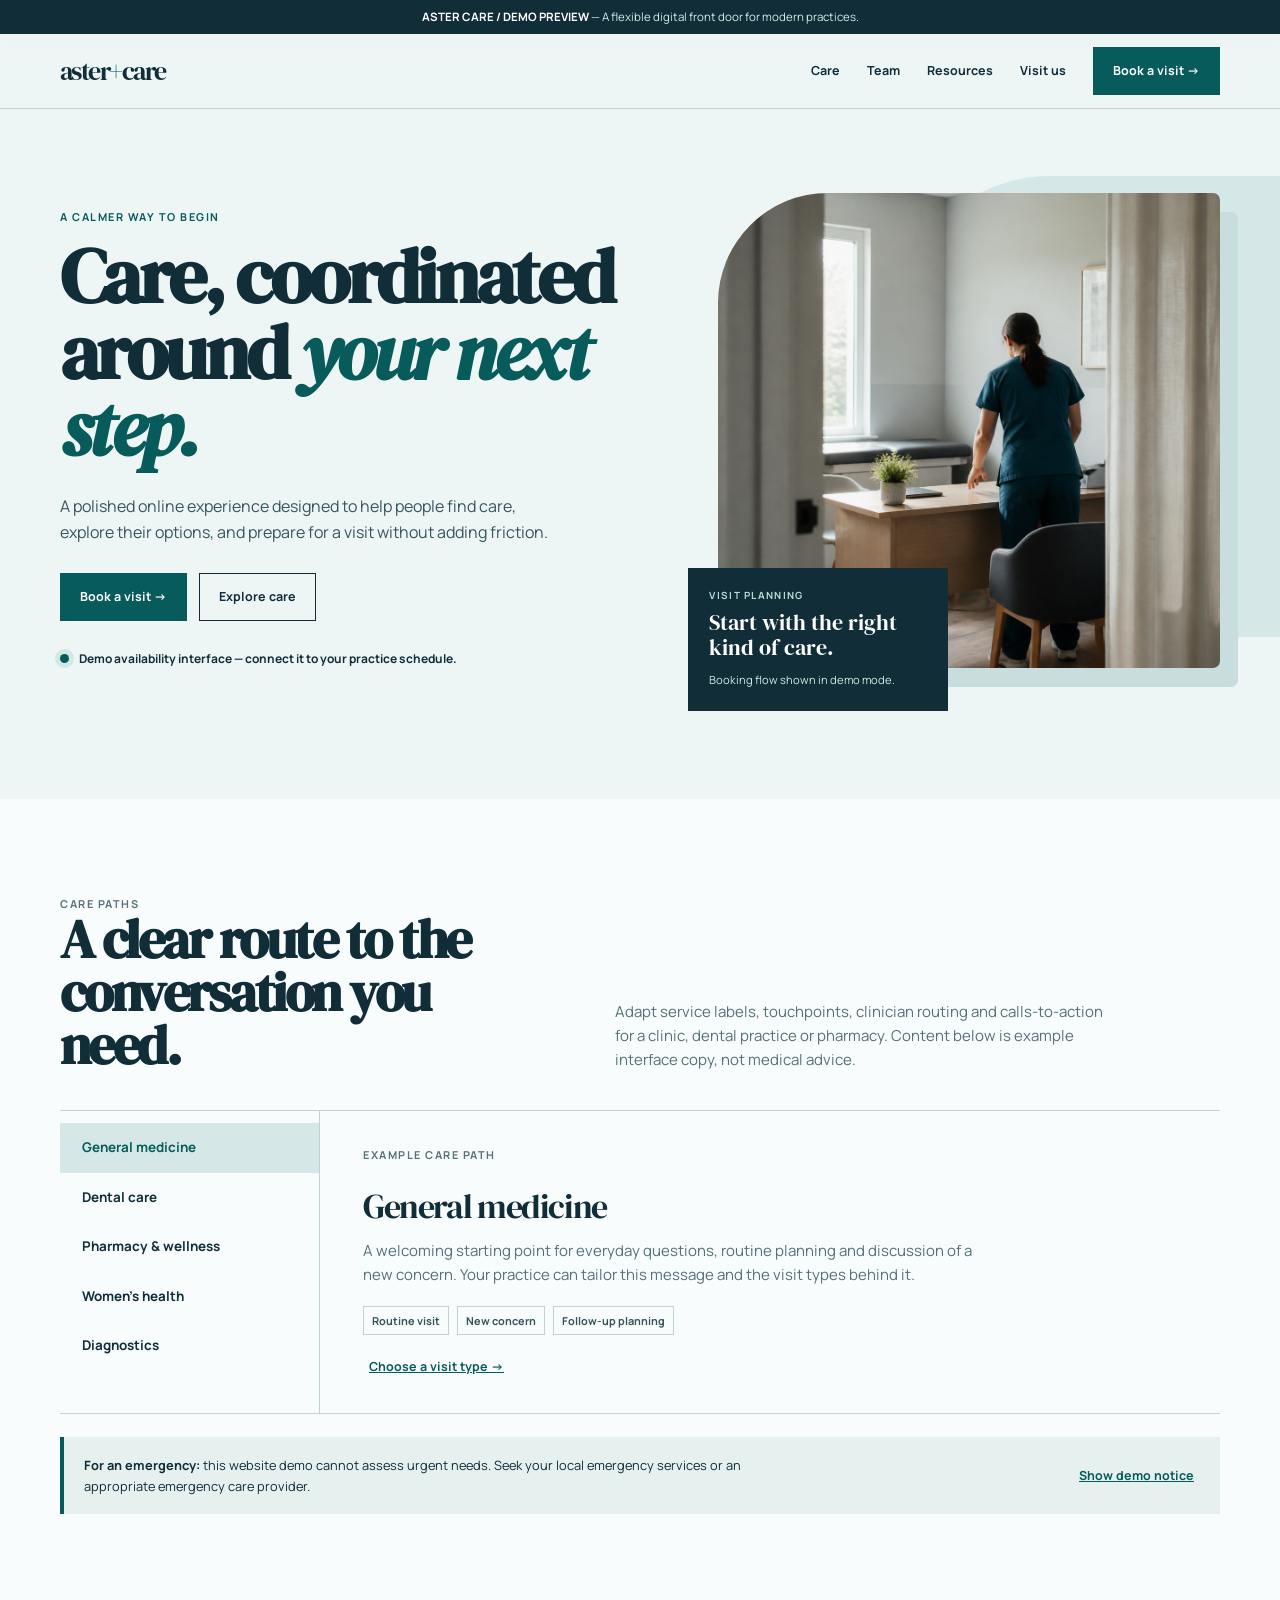
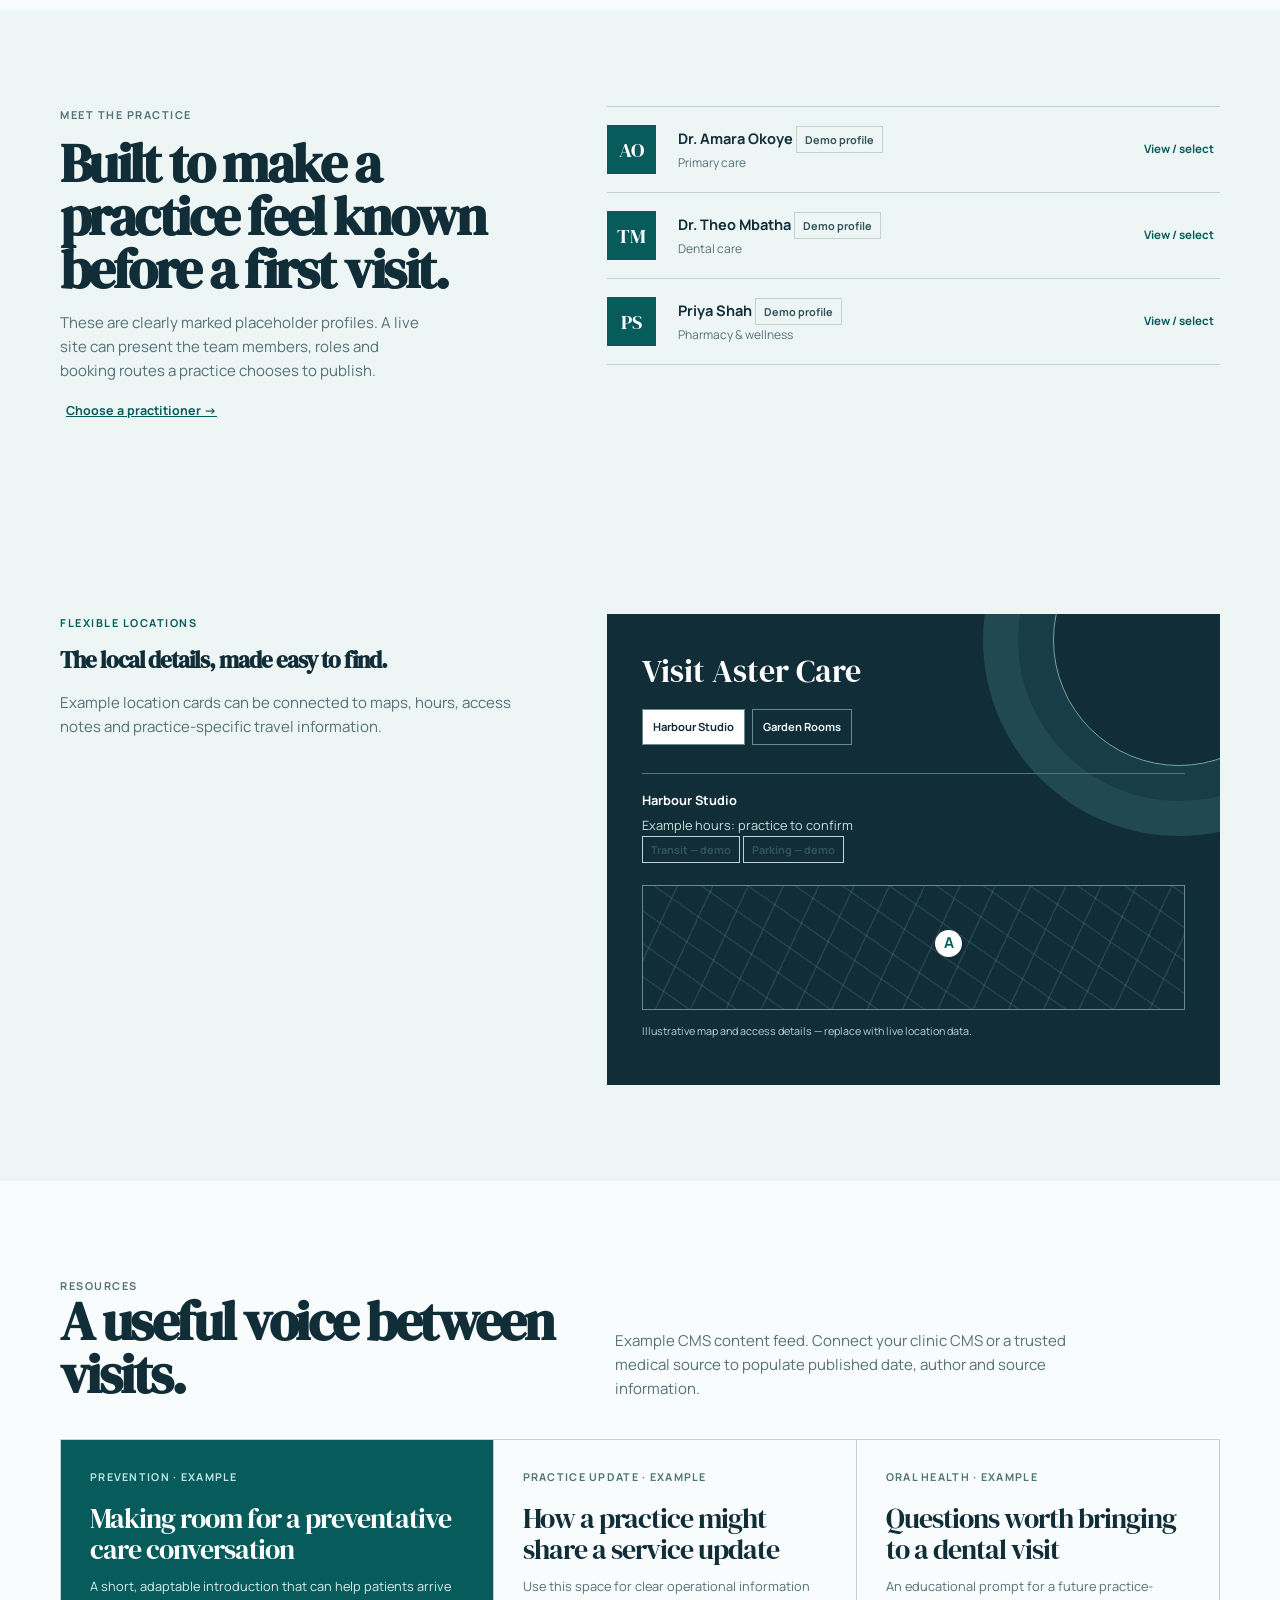
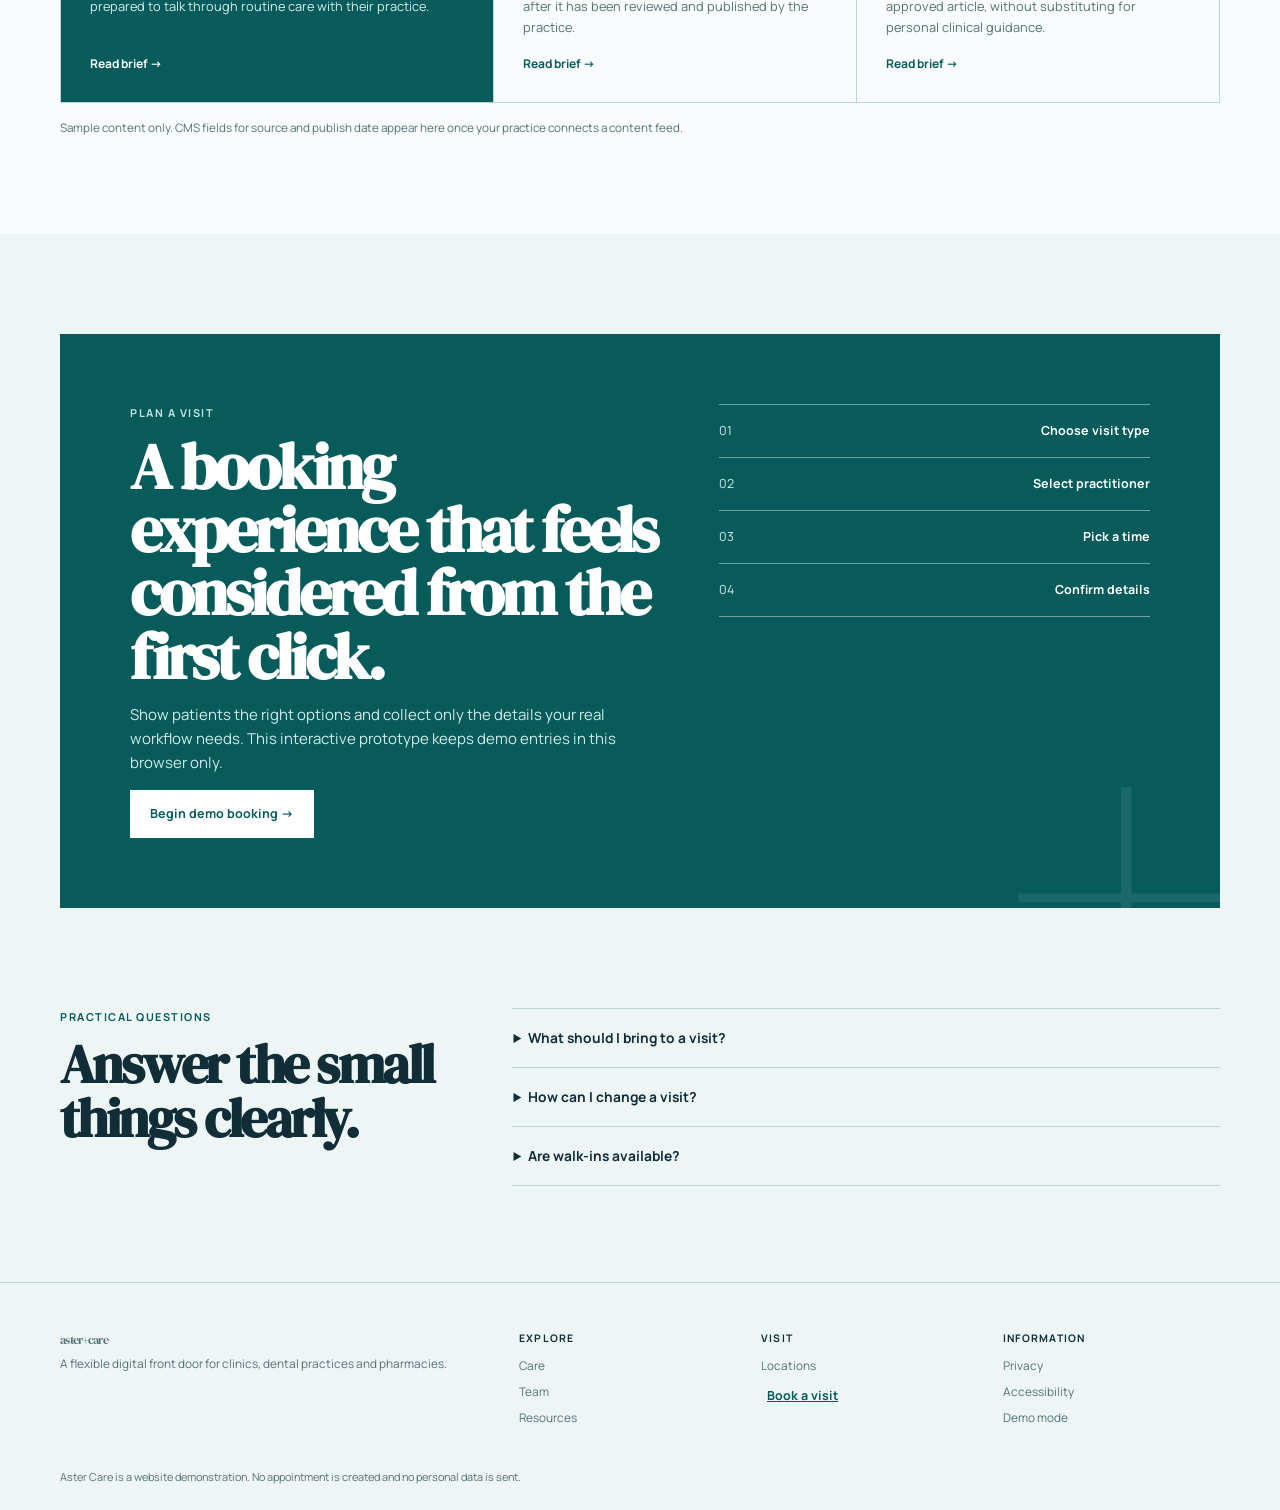
==== mockups/clinic_landing/index.html @ dc7ea9d6 "new" ====
<!doctype html><html lang="en"><head><meta charset="utf-8"><meta name="viewport" content="width=device-width,initial-scale=1"><meta name="theme-color" content="#edf5f5"><meta name="description" content="Aster Care healthcare website demonstration."><link rel="preconnect" href="https://fonts.googleapis.com"><link rel="preconnect" href="https://fonts.gstatic.com" crossorigin><link href="https://fonts.googleapis.com/css2?family=DM+Serif+Display:ital@0;1&family=Manrope:wght@400;500;600;700&display=swap" rel="stylesheet"><link rel="icon" href="data:image/svg+xml,%3Csvg xmlns='http://www.w3.org/2000/svg' viewBox='0 0 64 64'%3E%3Crect width='64' height='64' rx='15' fill='%230b5859'/%3E%3Cpath d='M32 15v34M15 32h34' stroke='%23fff' stroke-width='6'/%3E%3C/svg%3E"><title>Aster Care — digital front door</title>
<style>:root{--p:#edf5f5;--w:#fff;--i:#102d38;--t:#075b5b;--m:#d5e8e7;--l:#bfd3d2;--s:#557176}*{box-sizing:border-box}html{scroll-behavior:smooth}body{margin:0;background:var(--p);color:var(--i);font:15px/1.6 Manrope,system-ui,sans-serif}body:before{content:"";position:fixed;inset:0;z-index:-1;opacity:.16;pointer-events:none;background-image:radial-gradient(#17454b .55px,transparent .6px);background-size:8px 8px}a{color:inherit;text-decoration:none}button,input,select{font:inherit}button{cursor:pointer}button:focus-visible,a:focus-visible,input:focus-visible,select:focus-visible{outline:3px solid #d58b3c;outline-offset:3px}.wrap{width:min(1160px,calc(100% - 40px));margin:auto}.ey{margin:0 0 13px;color:var(--t);text-transform:uppercase;letter-spacing:.14em;font-size:.68rem;font-weight:700}.d{font-family:'DM Serif Display',Georgia,serif;letter-spacing:-.047em;line-height:.99}.btn{display:inline-flex;align-items:center;justify-content:center;gap:9px;min-height:48px;padding:0 19px;border:1px solid var(--t);background:var(--t);color:#fff;font-size:.78rem;font-weight:700;transition:.25s}.btn:hover{transform:translateY(-2px);background:#034849}.btn.alt{color:var(--i);background:transparent;border-color:var(--i)}.btn.alt:hover{background:var(--i);color:#fff}.link{font-size:.78rem;font-weight:700;color:var(--t);border:0;background:none;text-decoration:underline}.bar{background:var(--i);color:#d5ebea;text-align:center;padding:8px 16px;font-size:.72rem}.bar b{color:#fff}header{position:sticky;top:0;z-index:10;background:#edf5f5ed;backdrop-filter:blur(10px);border-bottom:1px solid var(--l)}.nav{height:74px;display:flex;align-items:center;justify-content:space-between;gap:22px}.brand{font:1.6rem 'DM Serif Display',Georgia,serif;letter-spacing:-.06em}.brand i{font-style:normal;color:var(--t)}.links{display:flex;align-items:center;gap:27px;font-size:.78rem;font-weight:700}.links a:not(.btn):hover{color:var(--t)}.menu{display:none;border:0;background:none;color:var(--i);font-weight:700}.hero{padding:67px 0 88px;overflow:hidden}.hero-grid{display:grid;grid-template-columns:1.03fr .97fr;gap:64px;align-items:center}.hero h1{font-size:clamp(3.1rem,6vw,5.65rem);margin:0;max-width:690px}.hero h1 em{color:var(--t);font-style:italic}.copy{max-width:500px;color:#36555c;font-size:1rem;margin:28px 0}.actions{display:flex;gap:12px;flex-wrap:wrap}.status{display:flex;align-items:center;gap:10px;margin-top:28px;font-size:.75rem;font-weight:700}.status:before{content:"";width:9px;height:9px;background:var(--t);border-radius:50%;box-shadow:0 0 0 5px #d3e7e5}.art{position:relative;padding:17px 0 30px 30px;min-height:535px}.art:before{content:"";position:absolute;right:-12%;top:0;width:76%;height:86%;background:var(--m);border-radius:42% 0 0 42%;z-index:-1}.photo{height:475px;overflow:hidden;border-radius:110px 7px 7px 7px;box-shadow:18px 19px 0 #c8dddd}.photo img{width:100%;height:100%;object-fit:cover;display:block}.schedule{position:absolute;bottom:0;left:0;background:var(--i);color:#fff;padding:20px 21px;width:260px}.schedule span{display:block;color:#b8dcda;text-transform:uppercase;letter-spacing:.13em;font-size:.62rem;font-weight:700}.schedule strong{display:block;font:1.35rem/1.15 'DM Serif Display',serif;margin:7px 0}.schedule small{color:#d2e9e7;font-size:.7rem}section{padding:96px 0}.head{display:grid;grid-template-columns:.9fr 1.1fr;align-items:end;gap:60px;margin-bottom:38px}.head h2,.practice h2,.visit h2,.faq h2{font-size:clamp(2.35rem,4.2vw,4rem);margin:0}.head p{margin:0;max-width:490px;color:var(--s)}.care,.resources{background:#f9fcfc}.picker{display:grid;grid-template-columns:260px 1fr;border-top:1px solid var(--l);border-bottom:1px solid var(--l)}.tabs{border-right:1px solid var(--l);padding:12px 0}.tab{display:block;width:100%;text-align:left;padding:14px 22px;border:0;background:transparent;color:var(--i);font-size:.84rem;font-weight:700}.tab.active,.tab:hover{background:var(--m);color:var(--t)}.panel{padding:35px 43px}.panel h3{font:2.15rem 'DM Serif Display',serif;letter-spacing:-.04em;margin:0 0 9px}.panel p{max-width:620px;color:var(--s);margin:0 0 18px}.tags{display:flex;gap:8px;flex-wrap:wrap;margin:19px 0}.tags span,.tag{border:1px solid var(--l);padding:5px 8px;font-size:.68rem;font-weight:700;color:#34545a}.urgent{margin-top:23px;padding:18px 20px;border-left:4px solid var(--t);background:#e5f0ef;display:flex;gap:15px;align-items:center;justify-content:space-between;font-size:.8rem}.urgent p{margin:0;max-width:700px}.grid2{display:grid;grid-template-columns:.88fr 1.12fr;gap:65px}.practice p{color:var(--s);max-width:370px}.team{border-top:1px solid var(--l)}.person{display:grid;grid-template-columns:55px 1fr auto;gap:16px;align-items:center;padding:18px 0;border-bottom:1px solid var(--l)}.mono{width:49px;height:49px;display:grid;place-items:center;background:var(--t);color:#fff;font:1.25rem 'DM Serif Display',serif}.person h3{font-size:.91rem;margin:0}.person p{font-size:.75rem;color:var(--s);margin:2px 0 0}.person button{border:0;background:none;color:var(--t);font-weight:700;font-size:.72rem}.location{background:var(--i);color:#fff;padding:35px;position:relative;overflow:hidden}.location:after{content:"";position:absolute;right:-85px;top:-100px;width:250px;height:250px;border:1px solid #78a3a3;border-radius:50%;box-shadow:0 0 0 35px #173e48,0 0 0 70px #214952}.location h3{font:2rem 'DM Serif Display',serif;margin:0 0 16px;position:relative;z-index:1}.switch{display:flex;gap:7px;position:relative;z-index:1}.switch button{border:1px solid #668d8d;background:transparent;color:#e7f5f4;padding:8px 10px;font-size:.7rem;font-weight:700}.switch button.active{background:#fff;color:var(--i)}.info{position:relative;z-index:1;margin-top:28px;border-top:1px solid #52757a;padding-top:16px;font-size:.8rem}.info p{margin:4px 0;color:#cce0df}.map{height:125px;margin-top:25px;position:relative;overflow:hidden;border:1px solid #668d8d;background:repeating-linear-gradient(35deg,transparent 0 25px,#bce6e11c 26px 27px),repeating-linear-gradient(115deg,transparent 0 30px,#bce6e11f 31px 32px)}.map:after{content:"A";position:absolute;left:54%;top:36%;display:grid;place-items:center;width:27px;height:27px;background:#fff;color:var(--t);border-radius:50%;font-weight:700}.label{font-size:.67rem;color:#b7d6d5;margin-top:13px}.stories{display:grid;grid-template-columns:1.12fr .94fr .94fr;gap:1px;background:var(--l);border:1px solid var(--l)}.story{background:#f9fcfc;padding:29px;min-height:260px;display:flex;flex-direction:column}.story:first-child{background:var(--t);color:#fff}.story .cat{font-size:.67rem;font-weight:700;letter-spacing:.12em;text-transform:uppercase;color:#4a7476}.story:first-child .cat{color:#c0e6e3}.story h3{font:1.75rem/1.08 'DM Serif Display',serif;letter-spacing:-.035em;margin:17px 0 12px}.story p{font-size:.8rem;margin:0;color:var(--s)}.story:first-child p{color:#d7eded}.story button{margin-top:auto;text-align:left;border:0;background:none;padding:17px 0 0;color:var(--t);font-weight:700;font-size:.75rem}.story:first-child button{color:#fff}.note{font-size:.73rem;color:var(--s);margin:16px 0 0}.visit{padding:100px 0}.visitbox{background:var(--t);color:#fff;padding:clamp(34px,6vw,70px);display:grid;grid-template-columns:1fr .8fr;gap:50px;position:relative;overflow:hidden}.visitbox:after{content:"+";position:absolute;right:-.06em;bottom:-.45em;color:#ffffff14;font:28rem/1 'DM Serif Display',serif}.visitbox .ey{color:#c2e5e2}.visitbox h2{font-size:clamp(2.8rem,5vw,4.6rem);margin:0;max-width:560px}.visitbox p{color:#d1ebe9;max-width:520px}.visitbox .btn{background:#fff;color:var(--t);border-color:#fff}.list{position:relative;z-index:1;border-top:1px solid #74a09f}.list div{padding:16px 0;border-bottom:1px solid #74a09f;display:flex;justify-content:space-between;gap:20px;font-size:.78rem}.list span{color:#d1ebe9}.faq{padding-top:0}.faqgrid{display:grid;grid-template-columns:.7fr 1.3fr;gap:70px}.faq details{border-top:1px solid var(--l);padding:18px 2px}.faq details:last-child{border-bottom:1px solid var(--l)}summary{cursor:pointer;font-weight:700;font-size:.86rem}.faq details p{margin:12px 0 4px;color:var(--s);font-size:.8rem;max-width:600px}footer{border-top:1px solid var(--l);padding:42px 0 24px}.foot{display:grid;grid-template-columns:1.4fr repeat(3,.7fr);gap:25px}.foot p,.foot a{display:block;font-size:.74rem;color:var(--s);margin:7px 0}.foot h3{font-size:.65rem;letter-spacing:.12em;text-transform:uppercase;margin:5px 0 10px}.copyright{margin:34px 0 0;font-size:.68rem;color:var(--s)}dialog{border:0;padding:0;width:min(720px,calc(100% - 24px));background:transparent;color:var(--i);box-shadow:0 25px 80px #001b1b99}dialog::backdrop{background:#08272d99}.modal{background:#f9fcfc;padding:30px;max-height:88vh;overflow:auto}.modalhead{display:flex;justify-content:space-between;gap:20px;align-items:start;border-bottom:1px solid var(--l);padding-bottom:17px}.modalhead h2{font:2.1rem 'DM Serif Display',serif;margin:0}.close{border:0;background:none;color:var(--i);font-size:1.3rem}.booknote{font-size:.7rem;color:var(--s);margin:15px 0}.progress{display:flex;gap:5px;margin:23px 0}.progress span{height:4px;flex:1;background:#cbdedd}.progress span.on{background:var(--t)}.pane{display:none}.pane.active{display:block}.options{display:grid;grid-template-columns:1fr 1fr;gap:10px}.choice{padding:16px;border:1px solid var(--l);background:#fff;text-align:left;color:var(--i);font-weight:700}.choice small{display:block;font-weight:400;color:var(--s);margin-top:4px}.choice.selected{border:2px solid var(--t);color:var(--t);background:#edf7f6}.modalactions{display:flex;justify-content:space-between;align-items:center;margin-top:25px}.modalactions .btn:disabled{opacity:.45;cursor:not-allowed;transform:none}.fields{display:grid;grid-template-columns:1fr 1fr;gap:13px}.fields label{display:grid;gap:5px;font-size:.72rem;font-weight:700}.fields input,.fields select{min-height:43px;border:1px solid var(--l);padding:8px;background:#fff;color:var(--i)}.confirmation{text-align:center;padding:21px 8px}.confirmation strong{display:grid;place-items:center;width:55px;height:55px;margin:0 auto 15px;border-radius:50%;background:var(--t);color:#fff;font-size:1.5rem}.toast{position:fixed;right:18px;bottom:18px;background:var(--i);color:#fff;padding:15px 18px;max-width:330px;font-size:.78rem;box-shadow:0 12px 32px #001d1f44;opacity:0;transform:translateY(12px);pointer-events:none;transition:.3s}.toast.show{opacity:1;transform:none}.drawer h3{font:2rem/1.05 'DM Serif Display',serif;margin:22px 0 12px}.drawer p{color:var(--s)}::-webkit-scrollbar{width:11px}::-webkit-scrollbar-track{background:var(--p)}::-webkit-scrollbar-thumb{background:#75a4a1;border:3px solid var(--p)}@media(max-width:800px){.links{display:none}.menu{display:block}.nav.open .links{display:flex;position:absolute;top:74px;left:0;right:0;padding:18px 20px;background:var(--p);border-bottom:1px solid var(--l);flex-direction:column;align-items:stretch}.nav.open .links .btn{width:100%}.hero-grid,.head,.grid2,.visitbox,.faqgrid{grid-template-columns:1fr;gap:32px}.hero{padding:47px 0 65px}.art{min-height:430px}.photo{height:390px}.head{align-items:start}section{padding:70px 0}.picker{grid-template-columns:1fr}.tabs{border-right:0;border-bottom:1px solid var(--l);display:flex;overflow:auto;padding:0}.tab{white-space:nowrap;padding:13px}.panel{padding:28px 20px}.stories{grid-template-columns:1fr}.visit{padding:70px 0}.foot{grid-template-columns:1fr 1fr}.foot>div:first-child{grid-column:1/-1}}@media(max-width:480px){.wrap{width:min(100% - 30px,600px)}.hero h1{font-size:clamp(2.85rem,14vw,4rem)}.actions .btn{width:100%}.art{padding-left:15px}.schedule{left:-1px}.urgent{align-items:start;flex-direction:column}.options,.fields{grid-template-columns:1fr}.modal{padding:22px 18px}.foot{gap:20px}}@media(prefers-reduced-motion:reduce){*,*:before,*:after{transition-duration:.01ms!important;animation-duration:.01ms!important}html{scroll-behavior:auto}}</style></head>
<body><div class="bar"><b>ASTER CARE / DEMO PREVIEW</b> — A flexible digital front door for modern practices.</div><header><nav class="nav wrap" aria-label="Primary"><a class="brand" href="#top">aster<i>+</i>care</a><div class="links" id="links"><a href="#care">Care</a><a href="#team">Team</a><a href="#resources">Resources</a><a href="#locations">Visit us</a><button class="btn openbook">Book a visit →</button></div><button class="menu" aria-controls="links" aria-expanded="false">Menu</button></nav></header><main id="top"><section class="hero"><div class="wrap hero-grid"><div><p class="ey">A calmer way to begin</p><h1 class="d">Care, coordinated around <em>your next step.</em></h1><p class="copy">A polished online experience designed to help people find care, explore their options, and prepare for a visit without adding friction.</p><div class="actions"><button class="btn openbook">Book a visit →</button><a class="btn alt" href="#care">Explore care</a></div><p class="status">Demo availability interface — connect it to your practice schedule.</p></div><div class="art"><div class="photo"><img src="assets/clinic-room.png" alt="A calm, sunlit clinic consultation room"></div><div class="schedule"><span>Visit planning</span><strong>Start with the right kind of care.</strong><small>Booking flow shown in demo mode.</small></div></div></div></section><section class="care" id="care"><div class="wrap"><div class="head"><div><p class="ey">Care paths</p><h2 class="d">A clear route to the conversation you need.</h2></div><p>Adapt service labels, touchpoints, clinician routing and calls-to-action for a clinic, dental practice or pharmacy. Content below is example interface copy, not medical advice.</p></div><div class="picker"><div class="tabs" role="tablist" aria-label="Care paths"><button class="tab active" role="tab" aria-selected="true" data-care="general">General medicine</button><button class="tab" role="tab" aria-selected="false" data-care="dental">Dental care</button><button class="tab" role="tab" aria-selected="false" data-care="pharmacy">Pharmacy & wellness</button><button class="tab" role="tab" aria-selected="false" data-care="women">Women’s health</button><button class="tab" role="tab" aria-selected="false" data-care="diagnostics">Diagnostics</button></div><article class="panel"><p class="ey">Example care path</p><h3 id="ct">General medicine</h3><p id="cc">A welcoming starting point for everyday questions, routine planning and discussion of a new concern. Your practice can tailor this message and the visit types behind it.</p><div class="tags" id="tags"><span>Routine visit</span><span>New concern</span><span>Follow-up planning</span></div><button class="link openbook">Choose a visit type →</button></article></div><div class="urgent"><p><b>For an emergency:</b> this website demo cannot assess urgent needs. Seek your local emergency services or an appropriate emergency care provider.</p><button class="link" id="emergency">Show demo notice</button></div></div></section><section class="practice" id="team"><div class="wrap grid2"><div><p class="ey">Meet the practice</p><h2 class="d">Built to make a practice feel known before a first visit.</h2><p>These are clearly marked placeholder profiles. A live site can present the team members, roles and booking routes a practice chooses to publish.</p><button class="link openbook">Choose a practitioner →</button></div><div class="team"><article class="person"><div class="mono">AO</div><div><h3>Dr. Amara Okoye <span class="tag">Demo profile</span></h3><p>Primary care</p></div><button class="select" data-person="Dr. Amara Okoye">View / select</button></article><article class="person"><div class="mono">TM</div><div><h3>Dr. Theo Mbatha <span class="tag">Demo profile</span></h3><p>Dental care</p></div><button class="select" data-person="Dr. Theo Mbatha">View / select</button></article><article class="person"><div class="mono">PS</div><div><h3>Priya Shah <span class="tag">Demo profile</span></h3><p>Pharmacy & wellness</p></div><button class="select" data-person="Priya Shah">View / select</button></article></div></div></section><section id="locations"><div class="wrap grid2"><div><p class="ey">Flexible locations</p><h2 class="d">The local details, made easy to find.</h2><p style="color:var(--s)">Example location cards can be connected to maps, hours, access notes and practice-specific travel information.</p></div><aside class="location"><h3>Visit Aster Care</h3><div class="switch"><button class="active" data-loc="Harbour Studio">Harbour Studio</button><button data-loc="Garden Rooms">Garden Rooms</button></div><div class="info"><b id="lname">Harbour Studio</b><p id="lhours">Example hours: practice to confirm</p><span class="tag">Transit — demo</span> <span class="tag">Parking — demo</span></div><div class="map" aria-label="Illustrative location map, not interactive"></div><p class="label">Illustrative map and access details — replace with live location data.</p></aside></div></section><section class="resources" id="resources"><div class="wrap"><div class="head"><div><p class="ey">Resources</p><h2 class="d">A useful voice between visits.</h2></div><p>Example CMS content feed. Connect your clinic CMS or a trusted medical source to populate published date, author and source information.</p></div><div class="stories"><article class="story"><span class="cat">Prevention · example</span><h3>Making room for a preventative care conversation</h3><p>A short, adaptable introduction that can help patients arrive prepared to talk through routine care with their practice.</p><button class="read" data-story="prevention">Read brief →</button></article><article class="story"><span class="cat">Practice update · example</span><h3>How a practice might share a service update</h3><p>Use this space for clear operational information after it has been reviewed and published by the practice.</p><button class="read" data-story="update">Read brief →</button></article><article class="story"><span class="cat">Oral health · example</span><h3>Questions worth bringing to a dental visit</h3><p>An educational prompt for a future practice-approved article, without substituting for personal clinical guidance.</p><button class="read" data-story="oral">Read brief →</button></article></div><p class="note">Sample content only. CMS fields for source and publish date appear here once your practice connects a content feed.</p></div></section><section class="visit"><div class="wrap visitbox"><div><p class="ey">Plan a visit</p><h2 class="d">A booking experience that feels considered from the first click.</h2><p>Show patients the right options and collect only the details your real workflow needs. This interactive prototype keeps demo entries in this browser only.</p><button class="btn openbook">Begin demo booking →</button></div><div class="list"><div><span>01</span><b>Choose visit type</b></div><div><span>02</span><b>Select practitioner</b></div><div><span>03</span><b>Pick a time</b></div><div><span>04</span><b>Confirm details</b></div></div></div></section><section class="faq"><div class="wrap faqgrid"><div><p class="ey">Practical questions</p><h2 class="d">Answer the small things clearly.</h2></div><div><details><summary>What should I bring to a visit?</summary><p>Example answer: practices should confirm their own requirements, which may include identification, referral details or a list of current medicines.</p></details><details><summary>How can I change a visit?</summary><p>Example answer: replace this with the practice’s approved contact and rescheduling process.</p></details><details><summary>Are walk-ins available?</summary><p>Example answer: availability is practice-specific. Ask the practice directly before relying on walk-in access.</p></details></div></div></section></main><footer><div class="wrap"><div class="foot"><div><a class="brand" href="#top">aster<i>+</i>care</a><p>A flexible digital front door for clinics, dental practices and pharmacies.</p></div><div><h3>Explore</h3><a href="#care">Care</a><a href="#team">Team</a><a href="#resources">Resources</a></div><div><h3>Visit</h3><a href="#locations">Locations</a><button class="link openbook">Book a visit</button></div><div><h3>Information</h3><a href="#">Privacy</a><a href="#">Accessibility</a><a href="#">Demo mode</a></div></div><p class="copyright">Aster Care is a website demonstration. No appointment is created and no personal data is sent.</p></div></footer>
<dialog id="booking" aria-labelledby="booktitle"><form method="dialog" class="modal"><div class="modalhead"><div><p class="ey">Book a visit · demo mode</p><h2 id="booktitle">Find a time that works.</h2></div><button class="close" aria-label="Close booking">×</button></div><p class="booknote">Demo only — booking details remain in this browser and are not sent to a practice.</p><div class="progress" aria-label="Booking progress"><span class="on"></span><span></span><span></span><span></span></div><div class="pane active" data-step="0"><h3>What would you like to explore?</h3><div class="options"><button type="button" class="choice" data-value="General medicine">General medicine<small>Example visit type</small></button><button type="button" class="choice" data-value="Dental care">Dental care<small>Example visit type</small></button><button type="button" class="choice" data-value="Pharmacy & wellness">Pharmacy & wellness<small>Example visit type</small></button><button type="button" class="choice" data-value="Women’s health">Women’s health<small>Example visit type</small></button></div></div><div class="pane" data-step="1"><h3>Who would you like to see?</h3><div class="options"><button type="button" class="choice" data-value="First available demo practitioner">First available<small>Demo routing</small></button><button type="button" class="choice" data-value="Dr. Amara Okoye">Dr. Amara Okoye<small>Demo profile · primary care</small></button><button type="button" class="choice" data-value="Dr. Theo Mbatha">Dr. Theo Mbatha<small>Demo profile · dental care</small></button><button type="button" class="choice" data-value="Priya Shah">Priya Shah<small>Demo profile · pharmacy</small></button></div></div><div class="pane" data-step="2"><h3>Choose a demo time</h3><div class="options"><button type="button" class="choice" data-value="Tuesday, 10:00">Tuesday · 10:00</button><button type="button" class="choice" data-value="Wednesday, 14:30">Wednesday · 14:30</button><button type="button" class="choice" data-value="Thursday, 09:15">Thursday · 09:15</button><button type="button" class="choice" data-value="Friday, 16:00">Friday · 16:00</button></div></div><div class="pane" data-step="3"><h3>A few demo details</h3><div class="fields"><label>First name<input id="first" autocomplete="given-name" placeholder="Your name"></label><label>Email<input id="email" type="email" autocomplete="email" placeholder="you@example.com"></label><label>Location<select><option>Harbour Studio — demo</option><option>Garden Rooms — demo</option></select></label><label>Preferred contact<select><option>Email — demo</option><option>Phone — demo</option></select></label></div></div><div class="pane" data-step="4"><div class="confirmation"><strong>✓</strong><h3>Your demo visit is ready.</h3><p id="confirm">This is only a local preview; no information has been transmitted.</p></div></div><div class="modalactions"><button type="button" class="link" id="back" hidden>← Back</button><span></span><button type="button" class="btn" id="next" disabled>Continue →</button></div></form></dialog><dialog id="storydialog" aria-labelledby="storytitle"><div class="modal drawer"><div class="modalhead"><p class="ey">Example CMS resource</p><button class="close" aria-label="Close resource">×</button></div><h3 id="storytitle">Resource title</h3><p id="storycopy"></p><p><b>Publishing note:</b> This sample is intentionally not current medical news and has no live source or date. Connect it to a trusted, practice-reviewed CMS feed before publication.</p></div></dialog><div class="toast" id="toast" role="status">Demo booking confirmed locally. Nothing was sent.</div>
<script>const $=s=>document.querySelector(s),$$=s=>document.querySelectorAll(s);let step=0,ch=['','',''];const book=$('#booking'),panes=$$('.pane'),bars=$$('.progress span'),next=$('#next'),back=$('#back');function render(){panes.forEach((p,i)=>p.classList.toggle('active',i===step));bars.forEach((b,i)=>b.classList.toggle('on',i<=Math.min(step,3)));back.hidden=step===0;next.disabled=step<3&&!ch[step];next.textContent=step===3?'Confirm demo visit':step===4?'Close':'Continue →';if(step===4){next.disabled=false;next.textContent='Close';$('#confirm').textContent=`${$('#first').value||'Your'} demo request for ${ch[0]} with ${ch[1]} at ${ch[2]} is ready. Nothing was sent.`}}function openbook(){book.showModal();step=0;ch=['','',''];render()}$$('.openbook').forEach(x=>x.addEventListener('click',openbook));$$('.close').forEach(x=>x.addEventListener('click',()=>x.closest('dialog').close()));$$('.choice').forEach(b=>b.addEventListener('click',()=>{const p=b.closest('.pane'),i=+p.dataset.step;p.querySelectorAll('.choice').forEach(x=>x.classList.remove('selected'));b.classList.add('selected');ch[i]=b.dataset.value;render()}));next.addEventListener('click',()=>{if(step===4){book.close();$('#toast').classList.add('show');setTimeout(()=>$('#toast').classList.remove('show'),4500);return}if(step===3&&(!$('#first').value||!$('#email').value)){$('#first').focus();return}step++;render()});back.addEventListener('click',()=>{step--;render()});const paths={general:['General medicine','A welcoming starting point for everyday questions, routine planning and discussion of a new concern. Your practice can tailor this message and the visit types behind it.',['Routine visit','New concern','Follow-up planning']],dental:['Dental care','A clear entry point for practice-specific dental visit options, preparation notes and clinician selection.',['Hygiene visit','Dental concern','Visit planning']],pharmacy:['Pharmacy & wellness','A flexible route for a pharmacy to present approved wellness services and practical support.',['Prescription query','Wellness chat','Collection planning']],women:['Women’s health','An adaptable care path for practices that offer women’s health conversations and appointment options.',['Preventive care','Visit discussion','Follow-up']],diagnostics:['Diagnostics','A structured place to explain how a practice handles diagnostic appointment coordination.',['Test coordination','Results discussion','Next steps']]};$$('.tab').forEach(b=>b.addEventListener('click',()=>{const d=paths[b.dataset.care];$$('.tab').forEach(x=>{x.classList.remove('active');x.setAttribute('aria-selected','false')});b.classList.add('active');b.setAttribute('aria-selected','true');$('#ct').textContent=d[0];$('#cc').textContent=d[1];$('#tags').innerHTML=d[2].map(x=>`<span>${x}</span>`).join('')}));$$('.select').forEach(b=>b.addEventListener('click',()=>{openbook();step=1;ch[1]=b.dataset.person;render();$$('[data-step="1"] .choice').forEach(x=>x.classList.toggle('selected',x.dataset.value===ch[1]))}));$('.menu').addEventListener('click',e=>{const n=$('.nav'),o=n.classList.toggle('open');e.currentTarget.setAttribute('aria-expanded',o);e.currentTarget.textContent=o?'Close':'Menu'});$$('.links a').forEach(a=>a.addEventListener('click',()=>{$('.nav').classList.remove('open');$('.menu').textContent='Menu';$('.menu').setAttribute('aria-expanded','false')}));$$('.switch button').forEach(b=>b.addEventListener('click',()=>{$$('.switch button').forEach(x=>x.classList.remove('active'));b.classList.add('active');$('#lname').textContent=b.dataset.loc;$('#lhours').textContent=b.dataset.loc==='Harbour Studio'?'Example hours: practice to confirm':'Example access and hours: practice to confirm'}));$('#emergency').addEventListener('click',()=>alert('Demo safety notice: this website does not contact emergency services. Please use your local emergency pathway.'));const stories={prevention:['Making room for a preventative care conversation','This example content shows the tone and layout a practice can use for a reviewed educational resource. Connect a CMS to add the practice’s actual guidance, author and publication information.'],update:['How a practice might share a service update','Use this page type for a clear operational update after it has been approved by the practice. The static demo intentionally makes no current availability or service claim.'],oral:['Questions worth bringing to a dental visit','A future practice-authored resource could help patients organise questions for an appointment. It should be reviewed for the services and guidance actually offered.']};$$('.read').forEach(b=>b.addEventListener('click',()=>{const s=stories[b.dataset.story];$('#storytitle').textContent=s[0];$('#storycopy').textContent=s[1];$('#storydialog').showModal()}));</script></body></html>
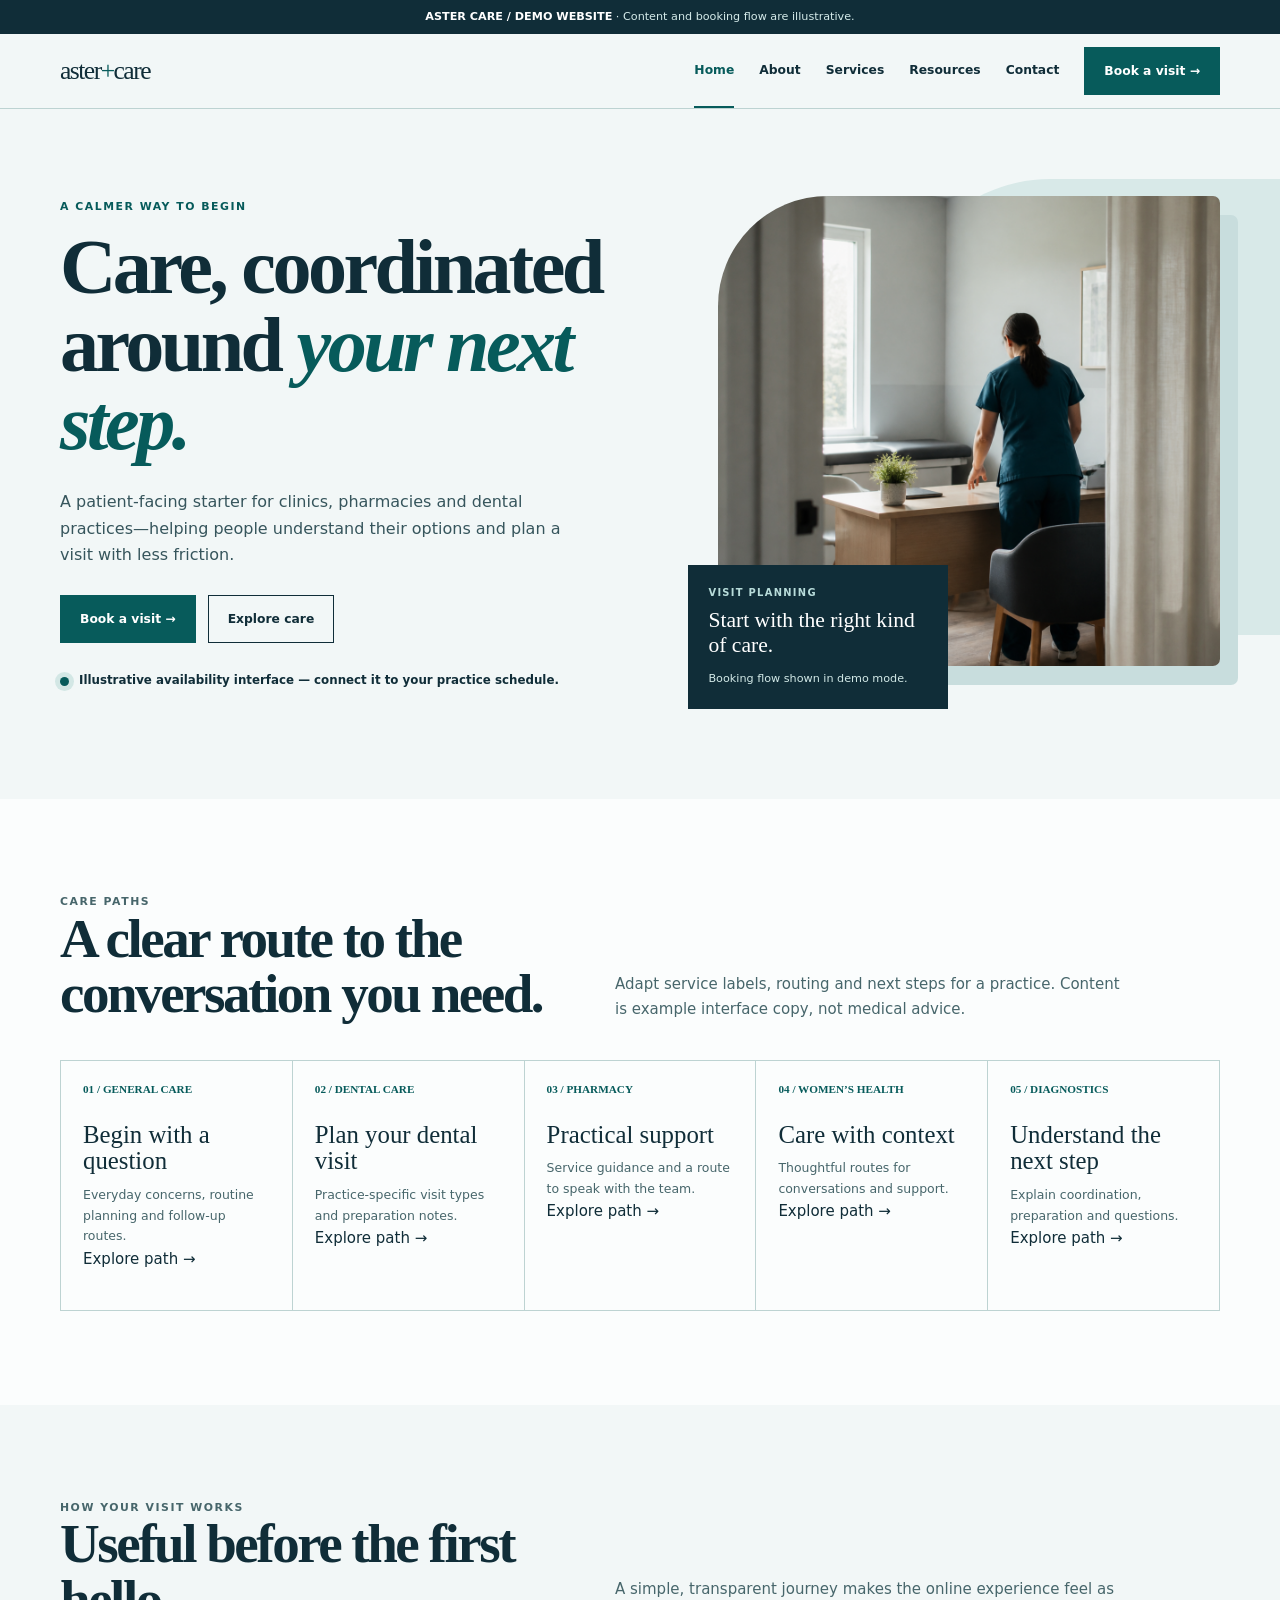
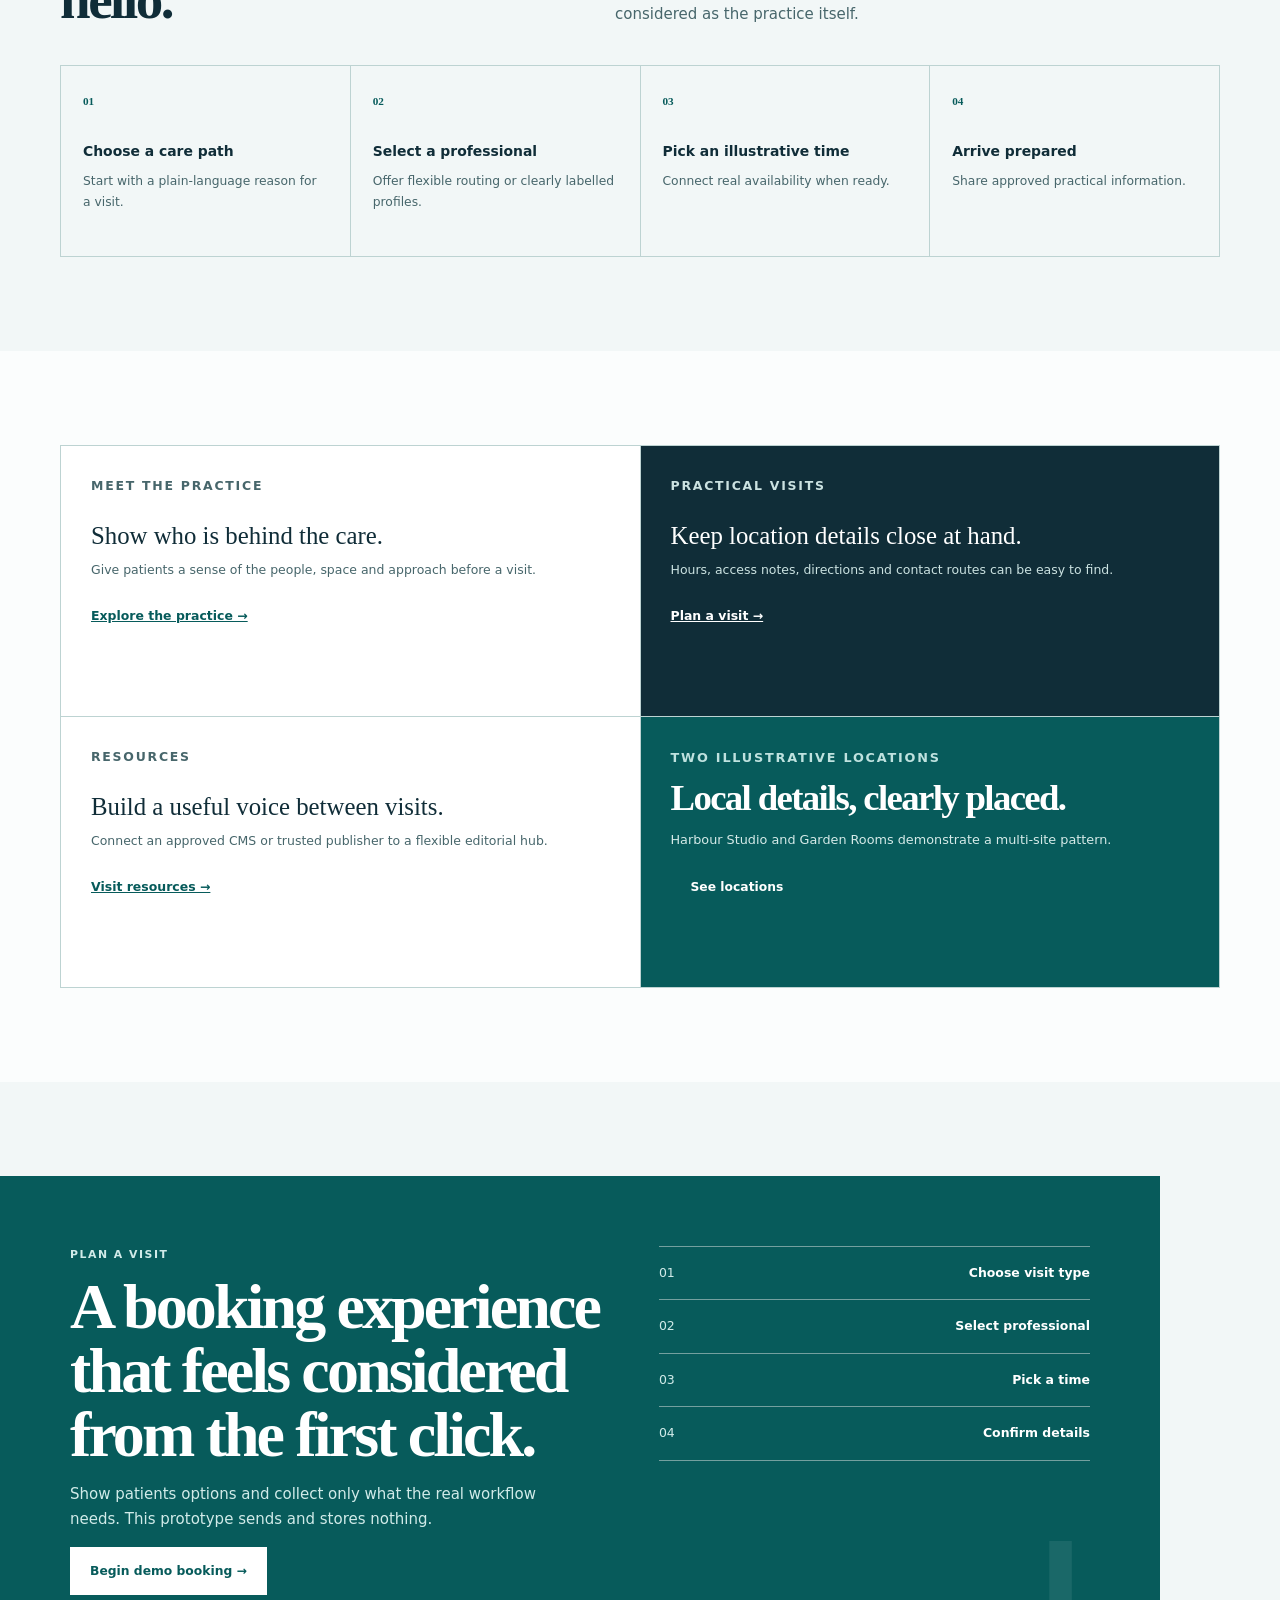
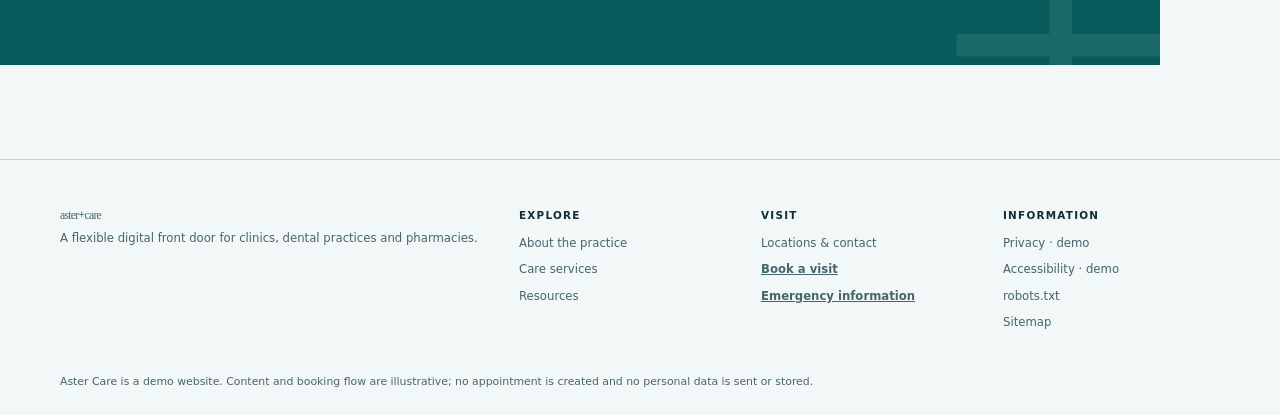
==== commit fa72117f: "fix" ====
--- a/mockups/clinic_landing/index.html
+++ b/mockups/clinic_landing/index.html
@@ -1,5 +1 @@
-<!doctype html><html lang="en"><head><meta charset="utf-8"><meta name="viewport" content="width=device-width,initial-scale=1"><meta name="theme-color" content="#edf5f5"><meta name="description" content="Aster Care healthcare website demonstration."><link rel="preconnect" href="https://fonts.googleapis.com"><link rel="preconnect" href="https://fonts.gstatic.com" crossorigin><link href="https://fonts.googleapis.com/css2?family=DM+Serif+Display:ital@0;1&family=Manrope:wght@400;500;600;700&display=swap" rel="stylesheet"><link rel="icon" href="data:image/svg+xml,%3Csvg xmlns='http://www.w3.org/2000/svg' viewBox='0 0 64 64'%3E%3Crect width='64' height='64' rx='15' fill='%230b5859'/%3E%3Cpath d='M32 15v34M15 32h34' stroke='%23fff' stroke-width='6'/%3E%3C/svg%3E"><title>Aster Care — digital front door</title>
-<style>:root{--p:#edf5f5;--w:#fff;--i:#102d38;--t:#075b5b;--m:#d5e8e7;--l:#bfd3d2;--s:#557176}*{box-sizing:border-box}html{scroll-behavior:smooth}body{margin:0;background:var(--p);color:var(--i);font:15px/1.6 Manrope,system-ui,sans-serif}body:before{content:"";position:fixed;inset:0;z-index:-1;opacity:.16;pointer-events:none;background-image:radial-gradient(#17454b .55px,transparent .6px);background-size:8px 8px}a{color:inherit;text-decoration:none}button,input,select{font:inherit}button{cursor:pointer}button:focus-visible,a:focus-visible,input:focus-visible,select:focus-visible{outline:3px solid #d58b3c;outline-offset:3px}.wrap{width:min(1160px,calc(100% - 40px));margin:auto}.ey{margin:0 0 13px;color:var(--t);text-transform:uppercase;letter-spacing:.14em;font-size:.68rem;font-weight:700}.d{font-family:'DM Serif Display',Georgia,serif;letter-spacing:-.047em;line-height:.99}.btn{display:inline-flex;align-items:center;justify-content:center;gap:9px;min-height:48px;padding:0 19px;border:1px solid var(--t);background:var(--t);color:#fff;font-size:.78rem;font-weight:700;transition:.25s}.btn:hover{transform:translateY(-2px);background:#034849}.btn.alt{color:var(--i);background:transparent;border-color:var(--i)}.btn.alt:hover{background:var(--i);color:#fff}.link{font-size:.78rem;font-weight:700;color:var(--t);border:0;background:none;text-decoration:underline}.bar{background:var(--i);color:#d5ebea;text-align:center;padding:8px 16px;font-size:.72rem}.bar b{color:#fff}header{position:sticky;top:0;z-index:10;background:#edf5f5ed;backdrop-filter:blur(10px);border-bottom:1px solid var(--l)}.nav{height:74px;display:flex;align-items:center;justify-content:space-between;gap:22px}.brand{font:1.6rem 'DM Serif Display',Georgia,serif;letter-spacing:-.06em}.brand i{font-style:normal;color:var(--t)}.links{display:flex;align-items:center;gap:27px;font-size:.78rem;font-weight:700}.links a:not(.btn):hover{color:var(--t)}.menu{display:none;border:0;background:none;color:var(--i);font-weight:700}.hero{padding:67px 0 88px;overflow:hidden}.hero-grid{display:grid;grid-template-columns:1.03fr .97fr;gap:64px;align-items:center}.hero h1{font-size:clamp(3.1rem,6vw,5.65rem);margin:0;max-width:690px}.hero h1 em{color:var(--t);font-style:italic}.copy{max-width:500px;color:#36555c;font-size:1rem;margin:28px 0}.actions{display:flex;gap:12px;flex-wrap:wrap}.status{display:flex;align-items:center;gap:10px;margin-top:28px;font-size:.75rem;font-weight:700}.status:before{content:"";width:9px;height:9px;background:var(--t);border-radius:50%;box-shadow:0 0 0 5px #d3e7e5}.art{position:relative;padding:17px 0 30px 30px;min-height:535px}.art:before{content:"";position:absolute;right:-12%;top:0;width:76%;height:86%;background:var(--m);border-radius:42% 0 0 42%;z-index:-1}.photo{height:475px;overflow:hidden;border-radius:110px 7px 7px 7px;box-shadow:18px 19px 0 #c8dddd}.photo img{width:100%;height:100%;object-fit:cover;display:block}.schedule{position:absolute;bottom:0;left:0;background:var(--i);color:#fff;padding:20px 21px;width:260px}.schedule span{display:block;color:#b8dcda;text-transform:uppercase;letter-spacing:.13em;font-size:.62rem;font-weight:700}.schedule strong{display:block;font:1.35rem/1.15 'DM Serif Display',serif;margin:7px 0}.schedule small{color:#d2e9e7;font-size:.7rem}section{padding:96px 0}.head{display:grid;grid-template-columns:.9fr 1.1fr;align-items:end;gap:60px;margin-bottom:38px}.head h2,.practice h2,.visit h2,.faq h2{font-size:clamp(2.35rem,4.2vw,4rem);margin:0}.head p{margin:0;max-width:490px;color:var(--s)}.care,.resources{background:#f9fcfc}.picker{display:grid;grid-template-columns:260px 1fr;border-top:1px solid var(--l);border-bottom:1px solid var(--l)}.tabs{border-right:1px solid var(--l);padding:12px 0}.tab{display:block;width:100%;text-align:left;padding:14px 22px;border:0;background:transparent;color:var(--i);font-size:.84rem;font-weight:700}.tab.active,.tab:hover{background:var(--m);color:var(--t)}.panel{padding:35px 43px}.panel h3{font:2.15rem 'DM Serif Display',serif;letter-spacing:-.04em;margin:0 0 9px}.panel p{max-width:620px;color:var(--s);margin:0 0 18px}.tags{display:flex;gap:8px;flex-wrap:wrap;margin:19px 0}.tags span,.tag{border:1px solid var(--l);padding:5px 8px;font-size:.68rem;font-weight:700;color:#34545a}.urgent{margin-top:23px;padding:18px 20px;border-left:4px solid var(--t);background:#e5f0ef;display:flex;gap:15px;align-items:center;justify-content:space-between;font-size:.8rem}.urgent p{margin:0;max-width:700px}.grid2{display:grid;grid-template-columns:.88fr 1.12fr;gap:65px}.practice p{color:var(--s);max-width:370px}.team{border-top:1px solid var(--l)}.person{display:grid;grid-template-columns:55px 1fr auto;gap:16px;align-items:center;padding:18px 0;border-bottom:1px solid var(--l)}.mono{width:49px;height:49px;display:grid;place-items:center;background:var(--t);color:#fff;font:1.25rem 'DM Serif Display',serif}.person h3{font-size:.91rem;margin:0}.person p{font-size:.75rem;color:var(--s);margin:2px 0 0}.person button{border:0;background:none;color:var(--t);font-weight:700;font-size:.72rem}.location{background:var(--i);color:#fff;padding:35px;position:relative;overflow:hidden}.location:after{content:"";position:absolute;right:-85px;top:-100px;width:250px;height:250px;border:1px solid #78a3a3;border-radius:50%;box-shadow:0 0 0 35px #173e48,0 0 0 70px #214952}.location h3{font:2rem 'DM Serif Display',serif;margin:0 0 16px;position:relative;z-index:1}.switch{display:flex;gap:7px;position:relative;z-index:1}.switch button{border:1px solid #668d8d;background:transparent;color:#e7f5f4;padding:8px 10px;font-size:.7rem;font-weight:700}.switch button.active{background:#fff;color:var(--i)}.info{position:relative;z-index:1;margin-top:28px;border-top:1px solid #52757a;padding-top:16px;font-size:.8rem}.info p{margin:4px 0;color:#cce0df}.map{height:125px;margin-top:25px;position:relative;overflow:hidden;border:1px solid #668d8d;background:repeating-linear-gradient(35deg,transparent 0 25px,#bce6e11c 26px 27px),repeating-linear-gradient(115deg,transparent 0 30px,#bce6e11f 31px 32px)}.map:after{content:"A";position:absolute;left:54%;top:36%;display:grid;place-items:center;width:27px;height:27px;background:#fff;color:var(--t);border-radius:50%;font-weight:700}.label{font-size:.67rem;color:#b7d6d5;margin-top:13px}.stories{display:grid;grid-template-columns:1.12fr .94fr .94fr;gap:1px;background:var(--l);border:1px solid var(--l)}.story{background:#f9fcfc;padding:29px;min-height:260px;display:flex;flex-direction:column}.story:first-child{background:var(--t);color:#fff}.story .cat{font-size:.67rem;font-weight:700;letter-spacing:.12em;text-transform:uppercase;color:#4a7476}.story:first-child .cat{color:#c0e6e3}.story h3{font:1.75rem/1.08 'DM Serif Display',serif;letter-spacing:-.035em;margin:17px 0 12px}.story p{font-size:.8rem;margin:0;color:var(--s)}.story:first-child p{color:#d7eded}.story button{margin-top:auto;text-align:left;border:0;background:none;padding:17px 0 0;color:var(--t);font-weight:700;font-size:.75rem}.story:first-child button{color:#fff}.note{font-size:.73rem;color:var(--s);margin:16px 0 0}.visit{padding:100px 0}.visitbox{background:var(--t);color:#fff;padding:clamp(34px,6vw,70px);display:grid;grid-template-columns:1fr .8fr;gap:50px;position:relative;overflow:hidden}.visitbox:after{content:"+";position:absolute;right:-.06em;bottom:-.45em;color:#ffffff14;font:28rem/1 'DM Serif Display',serif}.visitbox .ey{color:#c2e5e2}.visitbox h2{font-size:clamp(2.8rem,5vw,4.6rem);margin:0;max-width:560px}.visitbox p{color:#d1ebe9;max-width:520px}.visitbox .btn{background:#fff;color:var(--t);border-color:#fff}.list{position:relative;z-index:1;border-top:1px solid #74a09f}.list div{padding:16px 0;border-bottom:1px solid #74a09f;display:flex;justify-content:space-between;gap:20px;font-size:.78rem}.list span{color:#d1ebe9}.faq{padding-top:0}.faqgrid{display:grid;grid-template-columns:.7fr 1.3fr;gap:70px}.faq details{border-top:1px solid var(--l);padding:18px 2px}.faq details:last-child{border-bottom:1px solid var(--l)}summary{cursor:pointer;font-weight:700;font-size:.86rem}.faq details p{margin:12px 0 4px;color:var(--s);font-size:.8rem;max-width:600px}footer{border-top:1px solid var(--l);padding:42px 0 24px}.foot{display:grid;grid-template-columns:1.4fr repeat(3,.7fr);gap:25px}.foot p,.foot a{display:block;font-size:.74rem;color:var(--s);margin:7px 0}.foot h3{font-size:.65rem;letter-spacing:.12em;text-transform:uppercase;margin:5px 0 10px}.copyright{margin:34px 0 0;font-size:.68rem;color:var(--s)}dialog{border:0;padding:0;width:min(720px,calc(100% - 24px));background:transparent;color:var(--i);box-shadow:0 25px 80px #001b1b99}dialog::backdrop{background:#08272d99}.modal{background:#f9fcfc;padding:30px;max-height:88vh;overflow:auto}.modalhead{display:flex;justify-content:space-between;gap:20px;align-items:start;border-bottom:1px solid var(--l);padding-bottom:17px}.modalhead h2{font:2.1rem 'DM Serif Display',serif;margin:0}.close{border:0;background:none;color:var(--i);font-size:1.3rem}.booknote{font-size:.7rem;color:var(--s);margin:15px 0}.progress{display:flex;gap:5px;margin:23px 0}.progress span{height:4px;flex:1;background:#cbdedd}.progress span.on{background:var(--t)}.pane{display:none}.pane.active{display:block}.options{display:grid;grid-template-columns:1fr 1fr;gap:10px}.choice{padding:16px;border:1px solid var(--l);background:#fff;text-align:left;color:var(--i);font-weight:700}.choice small{display:block;font-weight:400;color:var(--s);margin-top:4px}.choice.selected{border:2px solid var(--t);color:var(--t);background:#edf7f6}.modalactions{display:flex;justify-content:space-between;align-items:center;margin-top:25px}.modalactions .btn:disabled{opacity:.45;cursor:not-allowed;transform:none}.fields{display:grid;grid-template-columns:1fr 1fr;gap:13px}.fields label{display:grid;gap:5px;font-size:.72rem;font-weight:700}.fields input,.fields select{min-height:43px;border:1px solid var(--l);padding:8px;background:#fff;color:var(--i)}.confirmation{text-align:center;padding:21px 8px}.confirmation strong{display:grid;place-items:center;width:55px;height:55px;margin:0 auto 15px;border-radius:50%;background:var(--t);color:#fff;font-size:1.5rem}.toast{position:fixed;right:18px;bottom:18px;background:var(--i);color:#fff;padding:15px 18px;max-width:330px;font-size:.78rem;box-shadow:0 12px 32px #001d1f44;opacity:0;transform:translateY(12px);pointer-events:none;transition:.3s}.toast.show{opacity:1;transform:none}.drawer h3{font:2rem/1.05 'DM Serif Display',serif;margin:22px 0 12px}.drawer p{color:var(--s)}::-webkit-scrollbar{width:11px}::-webkit-scrollbar-track{background:var(--p)}::-webkit-scrollbar-thumb{background:#75a4a1;border:3px solid var(--p)}@media(max-width:800px){.links{display:none}.menu{display:block}.nav.open .links{display:flex;position:absolute;top:74px;left:0;right:0;padding:18px 20px;background:var(--p);border-bottom:1px solid var(--l);flex-direction:column;align-items:stretch}.nav.open .links .btn{width:100%}.hero-grid,.head,.grid2,.visitbox,.faqgrid{grid-template-columns:1fr;gap:32px}.hero{padding:47px 0 65px}.art{min-height:430px}.photo{height:390px}.head{align-items:start}section{padding:70px 0}.picker{grid-template-columns:1fr}.tabs{border-right:0;border-bottom:1px solid var(--l);display:flex;overflow:auto;padding:0}.tab{white-space:nowrap;padding:13px}.panel{padding:28px 20px}.stories{grid-template-columns:1fr}.visit{padding:70px 0}.foot{grid-template-columns:1fr 1fr}.foot>div:first-child{grid-column:1/-1}}@media(max-width:480px){.wrap{width:min(100% - 30px,600px)}.hero h1{font-size:clamp(2.85rem,14vw,4rem)}.actions .btn{width:100%}.art{padding-left:15px}.schedule{left:-1px}.urgent{align-items:start;flex-direction:column}.options,.fields{grid-template-columns:1fr}.modal{padding:22px 18px}.foot{gap:20px}}@media(prefers-reduced-motion:reduce){*,*:before,*:after{transition-duration:.01ms!important;animation-duration:.01ms!important}html{scroll-behavior:auto}}</style></head>
-<body><div class="bar"><b>ASTER CARE / DEMO PREVIEW</b> — A flexible digital front door for modern practices.</div><header><nav class="nav wrap" aria-label="Primary"><a class="brand" href="#top">aster<i>+</i>care</a><div class="links" id="links"><a href="#care">Care</a><a href="#team">Team</a><a href="#resources">Resources</a><a href="#locations">Visit us</a><button class="btn openbook">Book a visit →</button></div><button class="menu" aria-controls="links" aria-expanded="false">Menu</button></nav></header><main id="top"><section class="hero"><div class="wrap hero-grid"><div><p class="ey">A calmer way to begin</p><h1 class="d">Care, coordinated around <em>your next step.</em></h1><p class="copy">A polished online experience designed to help people find care, explore their options, and prepare for a visit without adding friction.</p><div class="actions"><button class="btn openbook">Book a visit →</button><a class="btn alt" href="#care">Explore care</a></div><p class="status">Demo availability interface — connect it to your practice schedule.</p></div><div class="art"><div class="photo"><img src="assets/clinic-room.png" alt="A calm, sunlit clinic consultation room"></div><div class="schedule"><span>Visit planning</span><strong>Start with the right kind of care.</strong><small>Booking flow shown in demo mode.</small></div></div></div></section><section class="care" id="care"><div class="wrap"><div class="head"><div><p class="ey">Care paths</p><h2 class="d">A clear route to the conversation you need.</h2></div><p>Adapt service labels, touchpoints, clinician routing and calls-to-action for a clinic, dental practice or pharmacy. Content below is example interface copy, not medical advice.</p></div><div class="picker"><div class="tabs" role="tablist" aria-label="Care paths"><button class="tab active" role="tab" aria-selected="true" data-care="general">General medicine</button><button class="tab" role="tab" aria-selected="false" data-care="dental">Dental care</button><button class="tab" role="tab" aria-selected="false" data-care="pharmacy">Pharmacy & wellness</button><button class="tab" role="tab" aria-selected="false" data-care="women">Women’s health</button><button class="tab" role="tab" aria-selected="false" data-care="diagnostics">Diagnostics</button></div><article class="panel"><p class="ey">Example care path</p><h3 id="ct">General medicine</h3><p id="cc">A welcoming starting point for everyday questions, routine planning and discussion of a new concern. Your practice can tailor this message and the visit types behind it.</p><div class="tags" id="tags"><span>Routine visit</span><span>New concern</span><span>Follow-up planning</span></div><button class="link openbook">Choose a visit type →</button></article></div><div class="urgent"><p><b>For an emergency:</b> this website demo cannot assess urgent needs. Seek your local emergency services or an appropriate emergency care provider.</p><button class="link" id="emergency">Show demo notice</button></div></div></section><section class="practice" id="team"><div class="wrap grid2"><div><p class="ey">Meet the practice</p><h2 class="d">Built to make a practice feel known before a first visit.</h2><p>These are clearly marked placeholder profiles. A live site can present the team members, roles and booking routes a practice chooses to publish.</p><button class="link openbook">Choose a practitioner →</button></div><div class="team"><article class="person"><div class="mono">AO</div><div><h3>Dr. Amara Okoye <span class="tag">Demo profile</span></h3><p>Primary care</p></div><button class="select" data-person="Dr. Amara Okoye">View / select</button></article><article class="person"><div class="mono">TM</div><div><h3>Dr. Theo Mbatha <span class="tag">Demo profile</span></h3><p>Dental care</p></div><button class="select" data-person="Dr. Theo Mbatha">View / select</button></article><article class="person"><div class="mono">PS</div><div><h3>Priya Shah <span class="tag">Demo profile</span></h3><p>Pharmacy & wellness</p></div><button class="select" data-person="Priya Shah">View / select</button></article></div></div></section><section id="locations"><div class="wrap grid2"><div><p class="ey">Flexible locations</p><h2 class="d">The local details, made easy to find.</h2><p style="color:var(--s)">Example location cards can be connected to maps, hours, access notes and practice-specific travel information.</p></div><aside class="location"><h3>Visit Aster Care</h3><div class="switch"><button class="active" data-loc="Harbour Studio">Harbour Studio</button><button data-loc="Garden Rooms">Garden Rooms</button></div><div class="info"><b id="lname">Harbour Studio</b><p id="lhours">Example hours: practice to confirm</p><span class="tag">Transit — demo</span> <span class="tag">Parking — demo</span></div><div class="map" aria-label="Illustrative location map, not interactive"></div><p class="label">Illustrative map and access details — replace with live location data.</p></aside></div></section><section class="resources" id="resources"><div class="wrap"><div class="head"><div><p class="ey">Resources</p><h2 class="d">A useful voice between visits.</h2></div><p>Example CMS content feed. Connect your clinic CMS or a trusted medical source to populate published date, author and source information.</p></div><div class="stories"><article class="story"><span class="cat">Prevention · example</span><h3>Making room for a preventative care conversation</h3><p>A short, adaptable introduction that can help patients arrive prepared to talk through routine care with their practice.</p><button class="read" data-story="prevention">Read brief →</button></article><article class="story"><span class="cat">Practice update · example</span><h3>How a practice might share a service update</h3><p>Use this space for clear operational information after it has been reviewed and published by the practice.</p><button class="read" data-story="update">Read brief →</button></article><article class="story"><span class="cat">Oral health · example</span><h3>Questions worth bringing to a dental visit</h3><p>An educational prompt for a future practice-approved article, without substituting for personal clinical guidance.</p><button class="read" data-story="oral">Read brief →</button></article></div><p class="note">Sample content only. CMS fields for source and publish date appear here once your practice connects a content feed.</p></div></section><section class="visit"><div class="wrap visitbox"><div><p class="ey">Plan a visit</p><h2 class="d">A booking experience that feels considered from the first click.</h2><p>Show patients the right options and collect only the details your real workflow needs. This interactive prototype keeps demo entries in this browser only.</p><button class="btn openbook">Begin demo booking →</button></div><div class="list"><div><span>01</span><b>Choose visit type</b></div><div><span>02</span><b>Select practitioner</b></div><div><span>03</span><b>Pick a time</b></div><div><span>04</span><b>Confirm details</b></div></div></div></section><section class="faq"><div class="wrap faqgrid"><div><p class="ey">Practical questions</p><h2 class="d">Answer the small things clearly.</h2></div><div><details><summary>What should I bring to a visit?</summary><p>Example answer: practices should confirm their own requirements, which may include identification, referral details or a list of current medicines.</p></details><details><summary>How can I change a visit?</summary><p>Example answer: replace this with the practice’s approved contact and rescheduling process.</p></details><details><summary>Are walk-ins available?</summary><p>Example answer: availability is practice-specific. Ask the practice directly before relying on walk-in access.</p></details></div></div></section></main><footer><div class="wrap"><div class="foot"><div><a class="brand" href="#top">aster<i>+</i>care</a><p>A flexible digital front door for clinics, dental practices and pharmacies.</p></div><div><h3>Explore</h3><a href="#care">Care</a><a href="#team">Team</a><a href="#resources">Resources</a></div><div><h3>Visit</h3><a href="#locations">Locations</a><button class="link openbook">Book a visit</button></div><div><h3>Information</h3><a href="#">Privacy</a><a href="#">Accessibility</a><a href="#">Demo mode</a></div></div><p class="copyright">Aster Care is a website demonstration. No appointment is created and no personal data is sent.</p></div></footer>
-<dialog id="booking" aria-labelledby="booktitle"><form method="dialog" class="modal"><div class="modalhead"><div><p class="ey">Book a visit · demo mode</p><h2 id="booktitle">Find a time that works.</h2></div><button class="close" aria-label="Close booking">×</button></div><p class="booknote">Demo only — booking details remain in this browser and are not sent to a practice.</p><div class="progress" aria-label="Booking progress"><span class="on"></span><span></span><span></span><span></span></div><div class="pane active" data-step="0"><h3>What would you like to explore?</h3><div class="options"><button type="button" class="choice" data-value="General medicine">General medicine<small>Example visit type</small></button><button type="button" class="choice" data-value="Dental care">Dental care<small>Example visit type</small></button><button type="button" class="choice" data-value="Pharmacy & wellness">Pharmacy & wellness<small>Example visit type</small></button><button type="button" class="choice" data-value="Women’s health">Women’s health<small>Example visit type</small></button></div></div><div class="pane" data-step="1"><h3>Who would you like to see?</h3><div class="options"><button type="button" class="choice" data-value="First available demo practitioner">First available<small>Demo routing</small></button><button type="button" class="choice" data-value="Dr. Amara Okoye">Dr. Amara Okoye<small>Demo profile · primary care</small></button><button type="button" class="choice" data-value="Dr. Theo Mbatha">Dr. Theo Mbatha<small>Demo profile · dental care</small></button><button type="button" class="choice" data-value="Priya Shah">Priya Shah<small>Demo profile · pharmacy</small></button></div></div><div class="pane" data-step="2"><h3>Choose a demo time</h3><div class="options"><button type="button" class="choice" data-value="Tuesday, 10:00">Tuesday · 10:00</button><button type="button" class="choice" data-value="Wednesday, 14:30">Wednesday · 14:30</button><button type="button" class="choice" data-value="Thursday, 09:15">Thursday · 09:15</button><button type="button" class="choice" data-value="Friday, 16:00">Friday · 16:00</button></div></div><div class="pane" data-step="3"><h3>A few demo details</h3><div class="fields"><label>First name<input id="first" autocomplete="given-name" placeholder="Your name"></label><label>Email<input id="email" type="email" autocomplete="email" placeholder="you@example.com"></label><label>Location<select><option>Harbour Studio — demo</option><option>Garden Rooms — demo</option></select></label><label>Preferred contact<select><option>Email — demo</option><option>Phone — demo</option></select></label></div></div><div class="pane" data-step="4"><div class="confirmation"><strong>✓</strong><h3>Your demo visit is ready.</h3><p id="confirm">This is only a local preview; no information has been transmitted.</p></div></div><div class="modalactions"><button type="button" class="link" id="back" hidden>← Back</button><span></span><button type="button" class="btn" id="next" disabled>Continue →</button></div></form></dialog><dialog id="storydialog" aria-labelledby="storytitle"><div class="modal drawer"><div class="modalhead"><p class="ey">Example CMS resource</p><button class="close" aria-label="Close resource">×</button></div><h3 id="storytitle">Resource title</h3><p id="storycopy"></p><p><b>Publishing note:</b> This sample is intentionally not current medical news and has no live source or date. Connect it to a trusted, practice-reviewed CMS feed before publication.</p></div></dialog><div class="toast" id="toast" role="status">Demo booking confirmed locally. Nothing was sent.</div>
-<script>const $=s=>document.querySelector(s),$$=s=>document.querySelectorAll(s);let step=0,ch=['','',''];const book=$('#booking'),panes=$$('.pane'),bars=$$('.progress span'),next=$('#next'),back=$('#back');function render(){panes.forEach((p,i)=>p.classList.toggle('active',i===step));bars.forEach((b,i)=>b.classList.toggle('on',i<=Math.min(step,3)));back.hidden=step===0;next.disabled=step<3&&!ch[step];next.textContent=step===3?'Confirm demo visit':step===4?'Close':'Continue →';if(step===4){next.disabled=false;next.textContent='Close';$('#confirm').textContent=`${$('#first').value||'Your'} demo request for ${ch[0]} with ${ch[1]} at ${ch[2]} is ready. Nothing was sent.`}}function openbook(){book.showModal();step=0;ch=['','',''];render()}$$('.openbook').forEach(x=>x.addEventListener('click',openbook));$$('.close').forEach(x=>x.addEventListener('click',()=>x.closest('dialog').close()));$$('.choice').forEach(b=>b.addEventListener('click',()=>{const p=b.closest('.pane'),i=+p.dataset.step;p.querySelectorAll('.choice').forEach(x=>x.classList.remove('selected'));b.classList.add('selected');ch[i]=b.dataset.value;render()}));next.addEventListener('click',()=>{if(step===4){book.close();$('#toast').classList.add('show');setTimeout(()=>$('#toast').classList.remove('show'),4500);return}if(step===3&&(!$('#first').value||!$('#email').value)){$('#first').focus();return}step++;render()});back.addEventListener('click',()=>{step--;render()});const paths={general:['General medicine','A welcoming starting point for everyday questions, routine planning and discussion of a new concern. Your practice can tailor this message and the visit types behind it.',['Routine visit','New concern','Follow-up planning']],dental:['Dental care','A clear entry point for practice-specific dental visit options, preparation notes and clinician selection.',['Hygiene visit','Dental concern','Visit planning']],pharmacy:['Pharmacy & wellness','A flexible route for a pharmacy to present approved wellness services and practical support.',['Prescription query','Wellness chat','Collection planning']],women:['Women’s health','An adaptable care path for practices that offer women’s health conversations and appointment options.',['Preventive care','Visit discussion','Follow-up']],diagnostics:['Diagnostics','A structured place to explain how a practice handles diagnostic appointment coordination.',['Test coordination','Results discussion','Next steps']]};$$('.tab').forEach(b=>b.addEventListener('click',()=>{const d=paths[b.dataset.care];$$('.tab').forEach(x=>{x.classList.remove('active');x.setAttribute('aria-selected','false')});b.classList.add('active');b.setAttribute('aria-selected','true');$('#ct').textContent=d[0];$('#cc').textContent=d[1];$('#tags').innerHTML=d[2].map(x=>`<span>${x}</span>`).join('')}));$$('.select').forEach(b=>b.addEventListener('click',()=>{openbook();step=1;ch[1]=b.dataset.person;render();$$('[data-step="1"] .choice').forEach(x=>x.classList.toggle('selected',x.dataset.value===ch[1]))}));$('.menu').addEventListener('click',e=>{const n=$('.nav'),o=n.classList.toggle('open');e.currentTarget.setAttribute('aria-expanded',o);e.currentTarget.textContent=o?'Close':'Menu'});$$('.links a').forEach(a=>a.addEventListener('click',()=>{$('.nav').classList.remove('open');$('.menu').textContent='Menu';$('.menu').setAttribute('aria-expanded','false')}));$$('.switch button').forEach(b=>b.addEventListener('click',()=>{$$('.switch button').forEach(x=>x.classList.remove('active'));b.classList.add('active');$('#lname').textContent=b.dataset.loc;$('#lhours').textContent=b.dataset.loc==='Harbour Studio'?'Example hours: practice to confirm':'Example access and hours: practice to confirm'}));$('#emergency').addEventListener('click',()=>alert('Demo safety notice: this website does not contact emergency services. Please use your local emergency pathway.'));const stories={prevention:['Making room for a preventative care conversation','This example content shows the tone and layout a practice can use for a reviewed educational resource. Connect a CMS to add the practice’s actual guidance, author and publication information.'],update:['How a practice might share a service update','Use this page type for a clear operational update after it has been approved by the practice. The static demo intentionally makes no current availability or service claim.'],oral:['Questions worth bringing to a dental visit','A future practice-authored resource could help patients organise questions for an appointment. It should be reviewed for the services and guidance actually offered.']};$$('.read').forEach(b=>b.addEventListener('click',()=>{const s=stories[b.dataset.story];$('#storytitle').textContent=s[0];$('#storycopy').textContent=s[1];$('#storydialog').showModal()}));</script></body></html>
+<!doctype html><html lang="en"><head><meta charset="utf-8"><meta name="viewport" content="width=device-width,initial-scale=1"><meta name="theme-color" content="#f2f7f7"><meta name="description" content="Aster Care illustrative patient-facing website demonstration."><link rel="canonical" href="https://astercare.example/"><link rel="icon" href="data:image/svg+xml,%3Csvg xmlns='http://www.w3.org/2000/svg' viewBox='0 0 64 64'%3E%3Crect width='64' height='64' rx='15' fill='%23075b5b'/%3E%3Cpath d='M32 15v34M15 32h34' stroke='white' stroke-width='6'/%3E%3C/svg%3E"><link rel="stylesheet" href="assets/site.css"><title>Aster Care — a considered digital front door</title></head><body><div class="demo-bar"><b>ASTER CARE / DEMO WEBSITE</b> · Content and booking flow are illustrative.</div><header><nav class="nav wrap" aria-label="Primary"><a class="brand" href="index.html">aster<i>+</i>care</a><div class="links" id="links"><a class="active" href="index.html">Home</a><a href="about.html">About</a><a href="services.html">Services</a><a href="resources.html">Resources</a><a href="contact.html">Contact</a><button class="btn openbook">Book a visit →</button></div><button class="menu" aria-controls="links" aria-expanded="false">Menu</button></nav></header><main><section class="hero"><div class="wrap hero-grid"><div><p class="ey">A calmer way to begin</p><h1 class="d">Care, coordinated around <em>your next step.</em></h1><p class="copy">A patient-facing starter for clinics, pharmacies and dental practices—helping people understand their options and plan a visit with less friction.</p><div class="actions"><button class="btn openbook">Book a visit →</button><a class="btn alt" href="services.html">Explore care</a></div><p class="status">Illustrative availability interface — connect it to your practice schedule.</p></div><div class="art"><div class="photo"><img src="assets/clinic-room.png" alt="A calm, sunlit clinic consultation room"></div><div class="schedule"><span>Visit planning</span><strong>Start with the right kind of care.</strong><small>Booking flow shown in demo mode.</small></div></div></div></section><section class="soft"><div class="wrap"><div class="head"><div><p class="ey">Care paths</p><h2 class="d">A clear route to the conversation you need.</h2></div><p>Adapt service labels, routing and next steps for a practice. Content is example interface copy, not medical advice.</p></div><div class="card-grid"><a class="care-card" href="services.html#general"><span class="num">01 / GENERAL CARE</span><h3>Begin with a question</h3><p>Everyday concerns, routine planning and follow-up routes.</p><span>Explore path →</span></a><a class="care-card" href="services.html#dental"><span class="num">02 / DENTAL CARE</span><h3>Plan your dental visit</h3><p>Practice-specific visit types and preparation notes.</p><span>Explore path →</span></a><a class="care-card" href="services.html#pharmacy"><span class="num">03 / PHARMACY</span><h3>Practical support</h3><p>Service guidance and a route to speak with the team.</p><span>Explore path →</span></a><a class="care-card" href="services.html#womens"><span class="num">04 / WOMEN’S HEALTH</span><h3>Care with context</h3><p>Thoughtful routes for conversations and support.</p><span>Explore path →</span></a><a class="care-card" href="services.html#diagnostics"><span class="num">05 / DIAGNOSTICS</span><h3>Understand the next step</h3><p>Explain coordination, preparation and questions.</p><span>Explore path →</span></a></div></div></section><section><div class="wrap"><div class="head"><div><p class="ey">How your visit works</p><h2 class="d">Useful before the first hello.</h2></div><p>A simple, transparent journey makes the online experience feel as considered as the practice itself.</p></div><div class="timeline"><div class="step"><span class="num">01</span><b>Choose a care path</b><p>Start with a plain-language reason for a visit.</p></div><div class="step"><span class="num">02</span><b>Select a professional</b><p>Offer flexible routing or clearly labelled profiles.</p></div><div class="step"><span class="num">03</span><b>Pick an illustrative time</b><p>Connect real availability when ready.</p></div><div class="step"><span class="num">04</span><b>Arrive prepared</b><p>Share approved practical information.</p></div></div></div></section><section class="soft"><div class="wrap preview"><article class="feature"><p class="ey">Meet the practice</p><h3>Show who is behind the care.</h3><p>Give patients a sense of the people, space and approach before a visit.</p><a class="link" href="about.html">Explore the practice →</a></article><article class="feature dark"><p class="ey">Practical visits</p><h3>Keep location details close at hand.</h3><p>Hours, access notes, directions and contact routes can be easy to find.</p><a class="link" style="color:white" href="contact.html">Plan a visit →</a></article><article class="feature"><p class="ey">Resources</p><h3>Build a useful voice between visits.</h3><p>Connect an approved CMS or trusted publisher to a flexible editorial hub.</p><a class="link" href="resources.html">Visit resources →</a></article><aside class="location-mini"><p class="ey">Two illustrative locations</p><h3 class="d" style="font-size:2.3rem;margin:0">Local details, clearly placed.</h3><p>Harbour Studio and Garden Rooms demonstrate a multi-site pattern.</p><a class="btn" href="contact.html">See locations</a></aside></div></section><section><div class="wrap band"><div><p class="ey">Plan a visit</p><h2 class="d">A booking experience that feels considered from the first click.</h2><p>Show patients options and collect only what the real workflow needs. This prototype sends and stores nothing.</p><button class="btn openbook">Begin demo booking →</button></div><div class="band-list"><div><span>01</span><b>Choose visit type</b></div><div><span>02</span><b>Select professional</b></div><div><span>03</span><b>Pick a time</b></div><div><span>04</span><b>Confirm details</b></div></div></div></section></main><footer><div class="wrap"><div class="foot"><div><a class="brand" href="index.html">aster<i>+</i>care</a><p>A flexible digital front door for clinics, dental practices and pharmacies.</p></div><div><h3>Explore</h3><a href="about.html">About the practice</a><a href="services.html">Care services</a><a href="resources.html">Resources</a></div><div><h3>Visit</h3><a href="contact.html">Locations & contact</a><button class="link openbook">Book a visit</button><button class="link emergency">Emergency information</button></div><div><h3>Information</h3><a href="#">Privacy · demo</a><a href="#">Accessibility · demo</a><a href="robots.txt">robots.txt</a><a href="sitemap.xml">Sitemap</a></div></div><p class="copyright">Aster Care is a demo website. Content and booking flow are illustrative; no appointment is created and no personal data is sent or stored.</p></div></footer><script src="assets/site.js"></script></body></html>
--- a/mockups/clinic_landing/assets/site.css
+++ b/mockups/clinic_landing/assets/site.css
@@ -0,0 +1 @@
+:root{--paper:#f2f7f7;--white:#fff;--ink:#102d38;--teal:#075b5b;--mist:#d8e9e8;--line:#bdd3d2;--muted:#47666b;--sand:#d58b3c}*{box-sizing:border-box}html{scroll-behavior:smooth}body{margin:0;background:var(--paper);color:var(--ink);font:15px/1.65 Manrope,system-ui,sans-serif}body:before{content:"";position:fixed;inset:0;z-index:-1;opacity:.12;pointer-events:none;background-image:radial-gradient(#17454b .55px,transparent .6px);background-size:8px 8px}a{color:inherit;text-decoration:none}button,input,select,textarea{font:inherit}button{cursor:pointer}button,a,input,select,textarea{outline-offset:3px}button:focus-visible,a:focus-visible,input:focus-visible,select:focus-visible,textarea:focus-visible{outline:3px solid var(--sand)}.wrap{width:min(1160px,calc(100% - 40px));margin:auto}.d{font-family:'DM Serif Display',Georgia,serif;letter-spacing:-.045em;line-height:1}.ey{margin:0 0 12px;text-transform:uppercase;letter-spacing:.14em;font-size:.68rem;font-weight:700;color:var(--teal)}.btn{display:inline-flex;align-items:center;justify-content:center;min-height:48px;padding:0 19px;border:1px solid var(--teal);background:var(--teal);color:#fff;font-size:.77rem;font-weight:700;transition:.22s}.btn:hover{background:#034849;transform:translateY(-2px)}.btn.alt{color:var(--ink);background:transparent;border-color:var(--ink)}.btn.alt:hover{background:var(--ink);color:white}.link{border:0;background:none;color:var(--teal);font-size:.78rem;font-weight:700;text-decoration:underline;padding:0}.demo-bar{background:var(--ink);color:#d5ebea;text-align:center;padding:8px 15px;font-size:.7rem}.demo-bar b{color:#fff}header{position:sticky;top:0;z-index:10;background:#f2f7f7f0;backdrop-filter:blur(10px);border-bottom:1px solid var(--line)}.nav{height:74px;display:flex;align-items:center;justify-content:space-between;gap:20px}.brand{font:1.6rem 'DM Serif Display',Georgia,serif;letter-spacing:-.06em}.brand i{font-style:normal;color:var(--teal)}.links{display:flex;align-items:center;gap:25px;font-size:.77rem;font-weight:700}.links a:not(.btn){padding:25px 0;border-bottom:2px solid transparent}.links a.active,.links a:hover{color:var(--teal);border-color:var(--teal)}.menu{display:none;border:0;background:none;color:var(--ink);font-weight:700;min-height:44px}.hero{padding:70px 0 90px;overflow:hidden}.hero-grid{display:grid;grid-template-columns:1.03fr .97fr;gap:64px;align-items:center}.hero h1{font-size:clamp(3.3rem,6.1vw,5.8rem);margin:0}.hero h1 em{color:var(--teal);font-style:italic}.copy{max-width:510px;color:#36555c;font-size:1rem;margin:27px 0}.actions{display:flex;gap:12px;flex-wrap:wrap}.status{display:flex;align-items:center;gap:10px;margin:28px 0 0;font-size:.74rem;font-weight:700}.status:before{content:"";width:9px;height:9px;border-radius:50%;background:var(--teal);box-shadow:0 0 0 5px #d3e7e5}.art{position:relative;padding:17px 0 30px 30px;min-height:530px}.art:before{content:"";position:absolute;right:-12%;top:0;width:76%;height:86%;background:var(--mist);border-radius:42% 0 0 42%;z-index:-1}.photo{height:470px;overflow:hidden;border-radius:110px 7px 7px;box-shadow:18px 19px 0 #c8dddd}.photo img{width:100%;height:100%;object-fit:cover;display:block}.schedule{position:absolute;bottom:0;left:0;background:var(--ink);color:#fff;padding:20px;width:260px}.schedule span{display:block;color:#b8dcda;text-transform:uppercase;letter-spacing:.13em;font-size:.62rem;font-weight:700}.schedule strong{display:block;font:1.35rem/1.15 'DM Serif Display',serif;margin:7px 0}.schedule small{color:#d2e9e7;font-size:.7rem}section{padding:94px 0}.soft{background:#fbfdfd}.head{display:grid;grid-template-columns:.9fr 1.1fr;align-items:end;gap:60px;margin-bottom:38px}.head h2,.copyblock h2,.faq h2{font-size:clamp(2.45rem,4.3vw,4.2rem);margin:0}.head p,.copyblock>p{margin:0;max-width:510px;color:var(--muted)}.split{display:grid;grid-template-columns:.88fr 1.12fr;gap:64px}.card-grid{display:grid;grid-template-columns:repeat(5,1fr);border-top:1px solid var(--line);border-left:1px solid var(--line)}.care-card{min-height:250px;padding:22px;border-right:1px solid var(--line);border-bottom:1px solid var(--line);background:#fbfdfd;display:flex;flex-direction:column}.care-card:hover{background:var(--mist)}.num{color:var(--teal);font:700 .7rem Manrope}.care-card h3,.feature h3{font:1.55rem/1.08 'DM Serif Display',serif;margin:27px 0 10px}.care-card p,.feature p{color:var(--muted);font-size:.78rem;margin:0}.care-card a{margin-top:auto;padding-top:16px;color:var(--teal);font-size:.74rem;font-weight:700}.timeline{display:grid;grid-template-columns:repeat(4,1fr);gap:1px;background:var(--line);border:1px solid var(--line)}.step{min-height:190px;background:var(--paper);padding:22px}.step b{display:block;margin:28px 0 8px;font-size:.87rem}.step p{color:var(--muted);font-size:.77rem;margin:0}.preview{display:grid;grid-template-columns:1fr 1fr;gap:1px;background:var(--line);border:1px solid var(--line)}.feature{background:var(--white);padding:30px;min-height:270px}.feature.dark{background:var(--ink);color:white}.feature.dark p{color:#cbe2e1}.feature .link{display:block;margin-top:25px}.location-mini{background:var(--teal);color:#fff;padding:30px}.location-mini .ey{color:#bfe2df}.location-mini p{color:#d5eae8;font-size:.8rem}.band{margin:0;background:var(--teal);color:white;padding:clamp(36px,6vw,70px);display:grid;grid-template-columns:1fr .8fr;gap:50px;position:relative;overflow:hidden}.band:after{content:"+";position:absolute;right:-.06em;bottom:-.45em;color:#ffffff14;font:28rem/1 'DM Serif Display',serif}.band h2{font-size:clamp(2.8rem,5vw,4.7rem);margin:0}.band p{color:#d1ebe9;max-width:520px}.band .btn{background:#fff;color:var(--teal);border-color:#fff}.band-list{position:relative;z-index:1;border-top:1px solid #74a09f}.band-list div{padding:16px 0;border-bottom:1px solid #74a09f;display:flex;justify-content:space-between;gap:20px;font-size:.78rem}.band-list span{color:#d1ebe9}.urgent{padding:17px 20px;border-left:4px solid var(--teal);background:#e2efee;display:flex;gap:20px;align-items:center;justify-content:space-between;font-size:.79rem}.urgent p{margin:0}.page-hero{padding:72px 0 56px;border-bottom:1px solid var(--line)}.page-hero h1{font-size:clamp(3.4rem,6vw,5.7rem);margin:0;max-width:800px}.page-hero p{font-size:1rem;max-width:620px;color:var(--muted);margin:20px 0 0}.photo-wide{height:390px;overflow:hidden;position:relative}.photo-wide img{height:100%;width:100%;object-fit:cover;filter:saturate(.78)}.photo-wide:after{content:"A space to arrive, ask and decide.";position:absolute;bottom:0;left:0;background:var(--ink);color:#fff;padding:22px 29px;font:1.5rem 'DM Serif Display',serif}.principles{display:grid;grid-template-columns:repeat(2,1fr);gap:1px;background:var(--line);border:1px solid var(--line)}.principle{background:#fbfdfd;padding:30px;min-height:210px}.principle b{font:1.5rem 'DM Serif Display',serif}.principle p{font-size:.8rem;color:var(--muted)}.team{border-top:1px solid var(--line)}.person{display:grid;grid-template-columns:55px 1fr auto;gap:16px;align-items:center;padding:18px 0;border-bottom:1px solid var(--line)}.mono{width:49px;height:49px;display:grid;place-items:center;background:var(--teal);color:#fff;font:1.25rem 'DM Serif Display',serif}.person h3{font-size:.91rem;margin:0}.person p{font-size:.75rem;color:var(--muted);margin:2px 0}.person button{border:0;background:none;color:var(--teal);font-weight:700;font-size:.72rem}.statement{padding:38px;background:var(--ink);color:#fff}.statement h2{font-size:clamp(2.4rem,4vw,3.8rem);margin:0}.statement p{color:#cce1e0;max-width:670px}.jump{display:flex;gap:12px;flex-wrap:wrap;margin-top:27px}.jump a{padding:8px 11px;border:1px solid var(--line);font-size:.72rem;font-weight:700}.service{display:grid;grid-template-columns:190px 1fr;gap:38px;border-top:1px solid var(--line);padding:46px 0}.service:last-child{border-bottom:1px solid var(--line)}.service h2{font-size:2.6rem;margin:0}.service .details{display:grid;grid-template-columns:repeat(2,1fr);gap:22px;margin:23px 0}.service h3{font-size:.74rem;text-transform:uppercase;letter-spacing:.1em;margin:0 0 6px;color:var(--teal)}.service p,.service li{font-size:.82rem;color:var(--muted)}.service ul{padding-left:18px;margin:0}.cms{border:1px solid var(--line);padding:16px 20px;background:#e5f0ef;font-size:.8rem}.filters{display:flex;gap:9px;flex-wrap:wrap;margin:26px 0}.filter{background:transparent;border:1px solid var(--line);padding:8px 11px;font-size:.72rem;font-weight:700;color:var(--ink)}.filter.active,.filter:hover{background:var(--teal);border-color:var(--teal);color:#fff}.resource-grid{display:grid;grid-template-columns:1.35fr 1fr 1fr;gap:1px;background:var(--line);border:1px solid var(--line)}.resource{background:#fff;padding:28px;min-height:245px;display:flex;flex-direction:column}.resource.featured{background:var(--teal);color:white}.resource .category{font-size:.65rem;letter-spacing:.12em;text-transform:uppercase;font-weight:700;color:#4a7476}.resource.featured .category{color:#c4e8e5}.resource h2{font:1.9rem/1.1 'DM Serif Display',serif;margin:20px 0 10px}.resource p{font-size:.8rem;color:var(--muted);margin:0}.resource.featured p{color:#d6ebea}.resource button{margin-top:auto;text-align:left;padding-top:15px}.resource.hidden{display:none}.search{min-height:43px;width:min(100%,360px);border:1px solid var(--line);background:#fff;padding:10px;margin:25px 0 0}.contact-grid{display:grid;grid-template-columns:1fr 1fr;gap:1px;background:var(--line);border:1px solid var(--line)}.contact-panel{background:#fff;padding:32px}.contact-panel h2{font-size:2.3rem;margin:0 0 14px}.switch{display:flex;gap:7px;flex-wrap:wrap}.switch button{border:1px solid var(--line);background:transparent;padding:9px 11px;font-size:.72rem;font-weight:700}.switch button.active{background:var(--teal);color:white;border-color:var(--teal)}.map{height:260px;position:relative;overflow:hidden;background:repeating-linear-gradient(35deg,transparent 0 25px,#bce6e133 26px 27px),repeating-linear-gradient(115deg,transparent 0 30px,#bce6e12e 31px 32px),#17434a}.map:after{content:"A";position:absolute;left:54%;top:43%;display:grid;place-items:center;width:31px;height:31px;background:#fff;color:var(--teal);border-radius:50%;font-weight:700}.meta{border-top:1px solid var(--line);margin-top:20px;padding-top:16px;font-size:.82rem}.tags{display:flex;gap:7px;flex-wrap:wrap}.tag{border:1px solid var(--line);padding:5px 8px;font-size:.66rem;font-weight:700;color:#34545a}.checklist{padding-left:20px;color:var(--muted);font-size:.82rem}.form{display:grid;gap:13px}.form label{display:grid;gap:5px;font-size:.72rem;font-weight:700}.form input,.form textarea{min-height:44px;padding:10px;border:1px solid var(--line);background:#fff;color:var(--ink)}.form textarea{min-height:100px;resize:vertical}.formmsg{font-size:.78rem;color:var(--teal);font-weight:700}.faq details{border-top:1px solid var(--line);padding:17px 2px}.faq details:last-child{border-bottom:1px solid var(--line)}summary{cursor:pointer;font-weight:700;font-size:.85rem}.faq details p{color:var(--muted);font-size:.8rem;margin:12px 0 2px}footer{border-top:1px solid var(--line);padding:42px 0 24px}.foot{display:grid;grid-template-columns:1.4fr repeat(3,.7fr);gap:25px}.foot p,.foot a,.foot button{display:block;font-size:.73rem;color:var(--muted);margin:7px 0}.foot h3{font-size:.65rem;letter-spacing:.12em;text-transform:uppercase;margin:5px 0 10px}.copyright{margin:34px 0 0;font-size:.68rem;color:var(--muted)}dialog{border:0;padding:0;width:min(720px,calc(100% - 24px));background:transparent;color:var(--ink);box-shadow:0 25px 80px #001b1b99}dialog::backdrop{background:#08272d99}.modal{background:#f9fcfc;padding:30px;max-height:88vh;overflow:auto}.modalhead{display:flex;justify-content:space-between;gap:20px;align-items:start;border-bottom:1px solid var(--line);padding-bottom:17px}.modalhead h2{font:2.1rem 'DM Serif Display',serif;margin:0}.close{border:0;background:none;color:var(--ink);font-size:1.4rem}.booknote{font-size:.7rem;color:var(--muted);margin:15px 0}.progress{display:flex;gap:5px;margin:23px 0}.progress span{height:4px;flex:1;background:#cbdedd}.progress span.on{background:var(--teal)}.pane{display:none}.pane.active{display:block}.options{display:grid;grid-template-columns:1fr 1fr;gap:10px}.choice{padding:16px;border:1px solid var(--line);background:#fff;text-align:left;color:var(--ink);font-weight:700}.choice small{display:block;font-weight:400;color:var(--muted);margin-top:4px}.choice.selected{border:2px solid var(--teal);color:var(--teal);background:#edf7f6}.modalactions{display:flex;justify-content:space-between;align-items:center;margin-top:25px}.modalactions .btn:disabled{opacity:.45;cursor:not-allowed}.fields{display:grid;grid-template-columns:1fr 1fr;gap:13px}.fields label{display:grid;gap:5px;font-size:.72rem;font-weight:700}.fields input,.fields select{min-height:43px;border:1px solid var(--line);padding:8px;background:#fff}.confirmation{text-align:center;padding:21px 8px}.confirmation strong{display:grid;place-items:center;width:55px;height:55px;margin:0 auto 15px;border-radius:50%;background:var(--teal);color:#fff;font-size:1.5rem}.drawer h3{font:2rem/1.05 'DM Serif Display',serif;margin:22px 0 12px}.drawer p{color:var(--muted)}.toast{position:fixed;right:18px;bottom:18px;background:var(--ink);color:#fff;padding:15px 18px;max-width:330px;font-size:.78rem;box-shadow:0 12px 32px #001d1f44;opacity:0;transform:translateY(12px);pointer-events:none;transition:.3s}.toast.show{opacity:1;transform:none}::-webkit-scrollbar{width:11px}::-webkit-scrollbar-track{background:var(--paper)}::-webkit-scrollbar-thumb{background:#75a4a1;border:3px solid var(--paper)}@media(max-width:820px){.links{display:none}.menu{display:block}.nav.open .links{display:flex;position:absolute;top:74px;left:0;right:0;padding:18px 20px;background:var(--paper);border-bottom:1px solid var(--line);flex-direction:column;align-items:stretch}.nav.open .links .btn{width:100%}.hero-grid,.head,.split,.band,.contact-grid{grid-template-columns:1fr;gap:31px}.card-grid{grid-template-columns:repeat(2,1fr)}.timeline{grid-template-columns:repeat(2,1fr)}.service{grid-template-columns:1fr;gap:14px}.resource-grid{grid-template-columns:1fr 1fr}.resource.featured{grid-column:1/-1}.foot{grid-template-columns:1fr 1fr}.foot>div:first-child{grid-column:1/-1}.page-hero{padding:55px 0 45px}}@media(max-width:500px){.wrap{width:min(100% - 30px,600px)}section{padding:68px 0}.hero{padding:45px 0 65px}.hero h1{font-size:clamp(2.85rem,14vw,4rem)}.actions .btn{width:100%}.art{padding-left:15px;min-height:430px}.photo{height:385px}.schedule{left:0}.card-grid,.timeline,.preview,.principles,.resource-grid,.options,.fields,.service .details{grid-template-columns:1fr}.resource.featured{grid-column:auto}.photo-wide{height:280px}.photo-wide:after{font-size:1.2rem;padding:16px}.urgent{align-items:start;flex-direction:column}.modal{padding:22px 18px}.band{margin:0}.foot{gap:20px}}@media(prefers-reduced-motion:reduce){*,*:before,*:after{transition-duration:.01ms!important;animation-duration:.01ms!important}html{scroll-behavior:auto}}
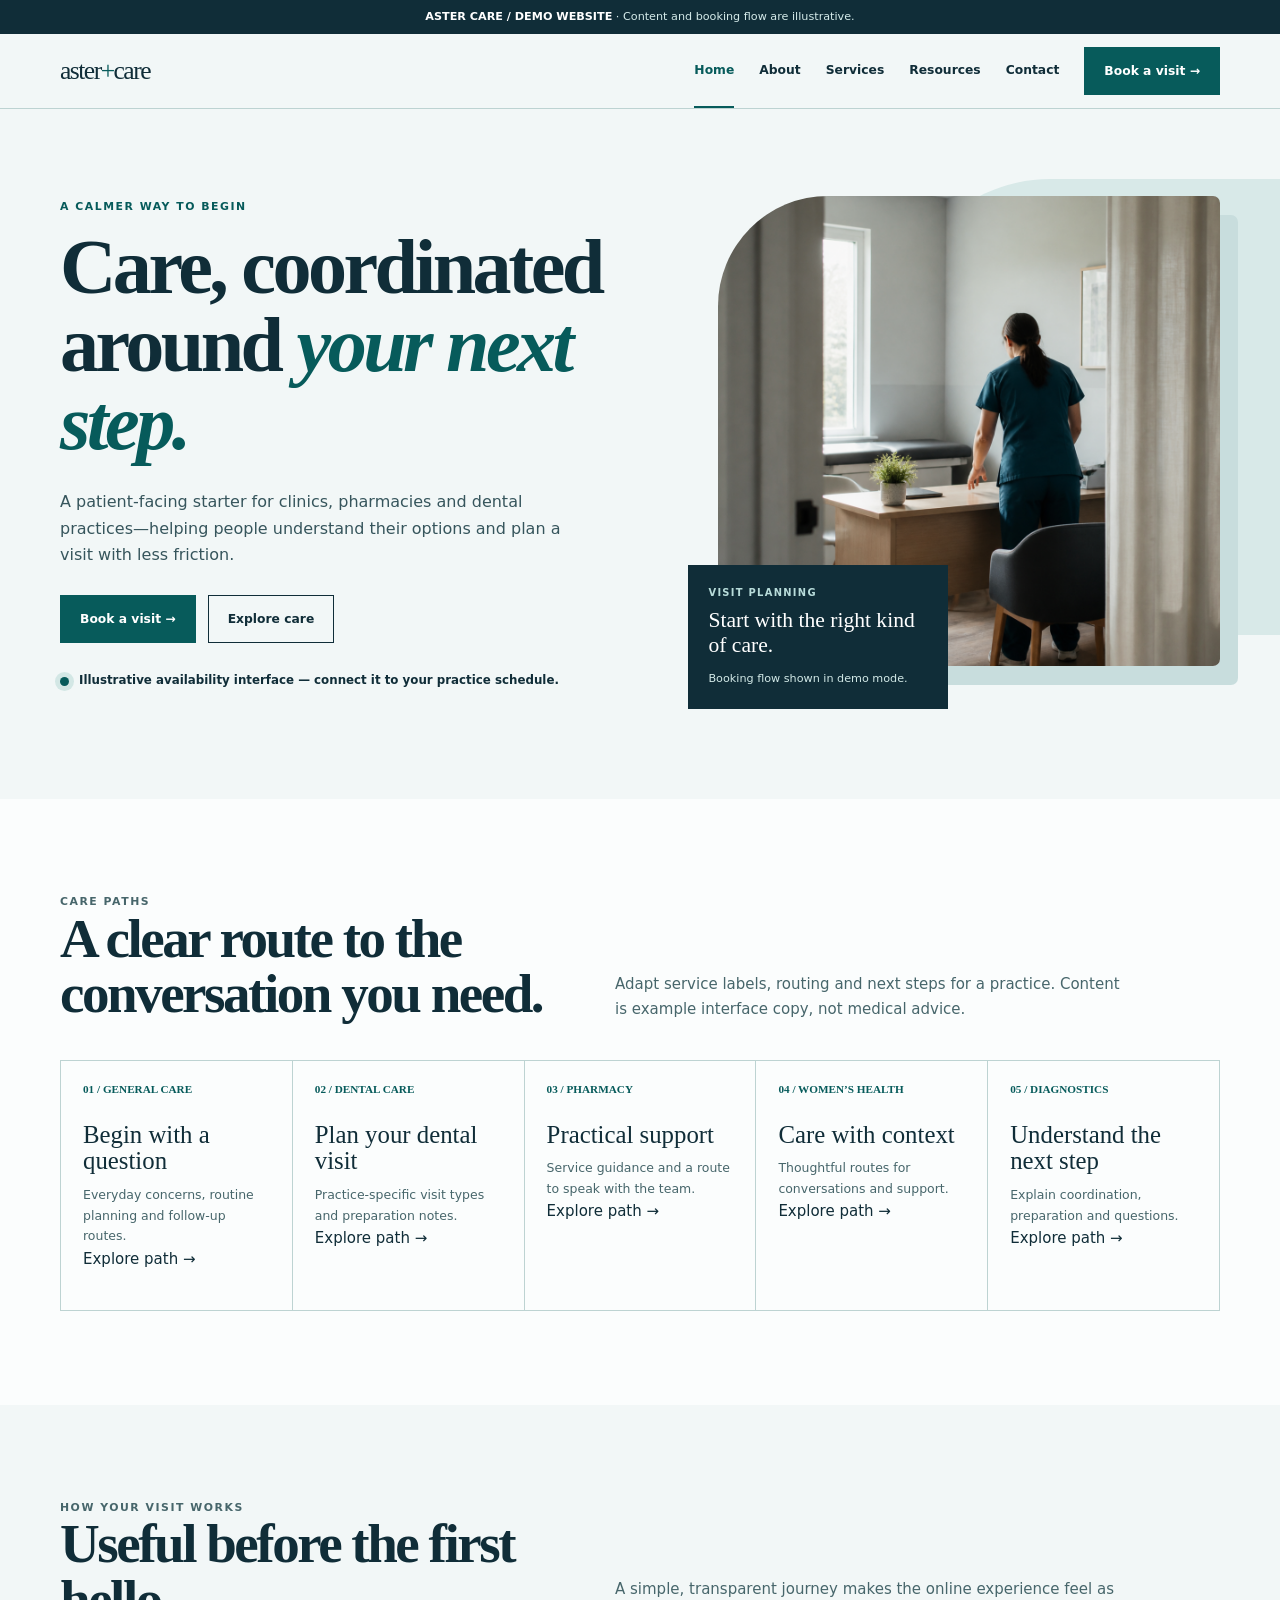
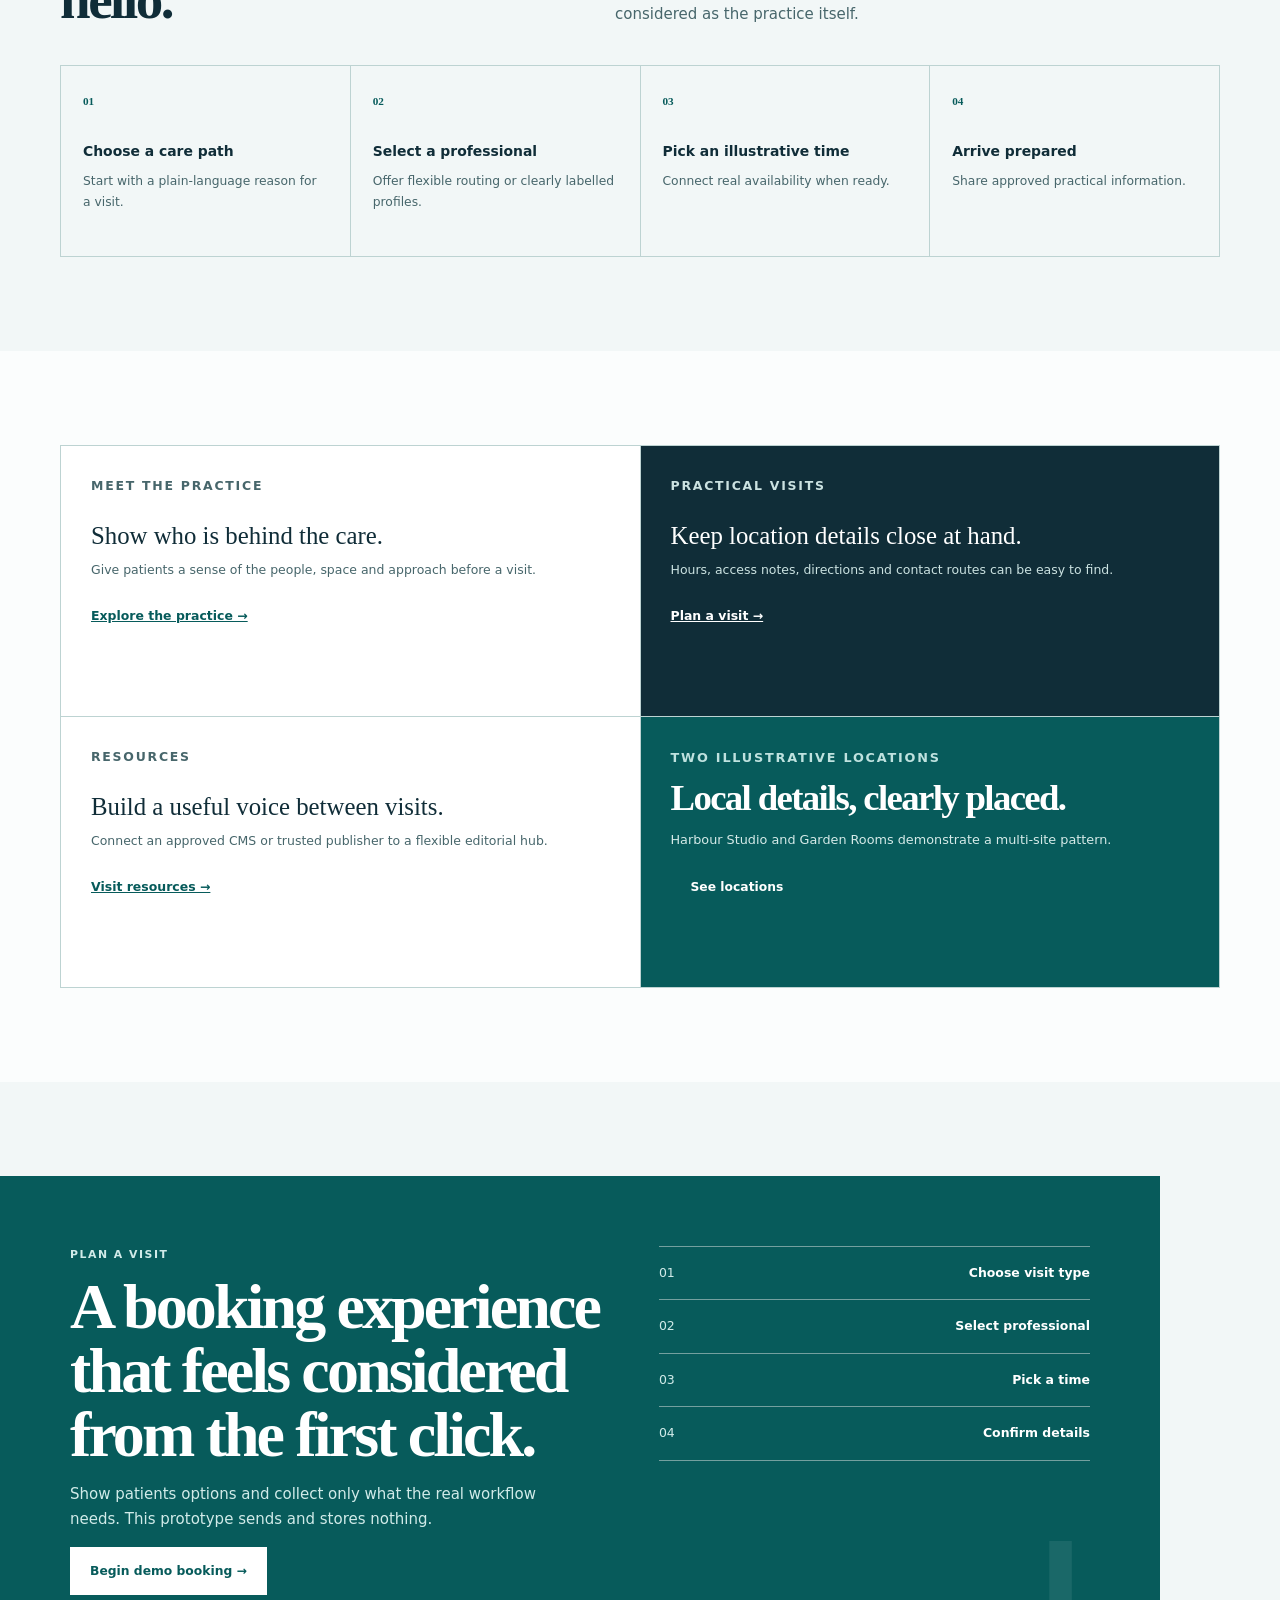
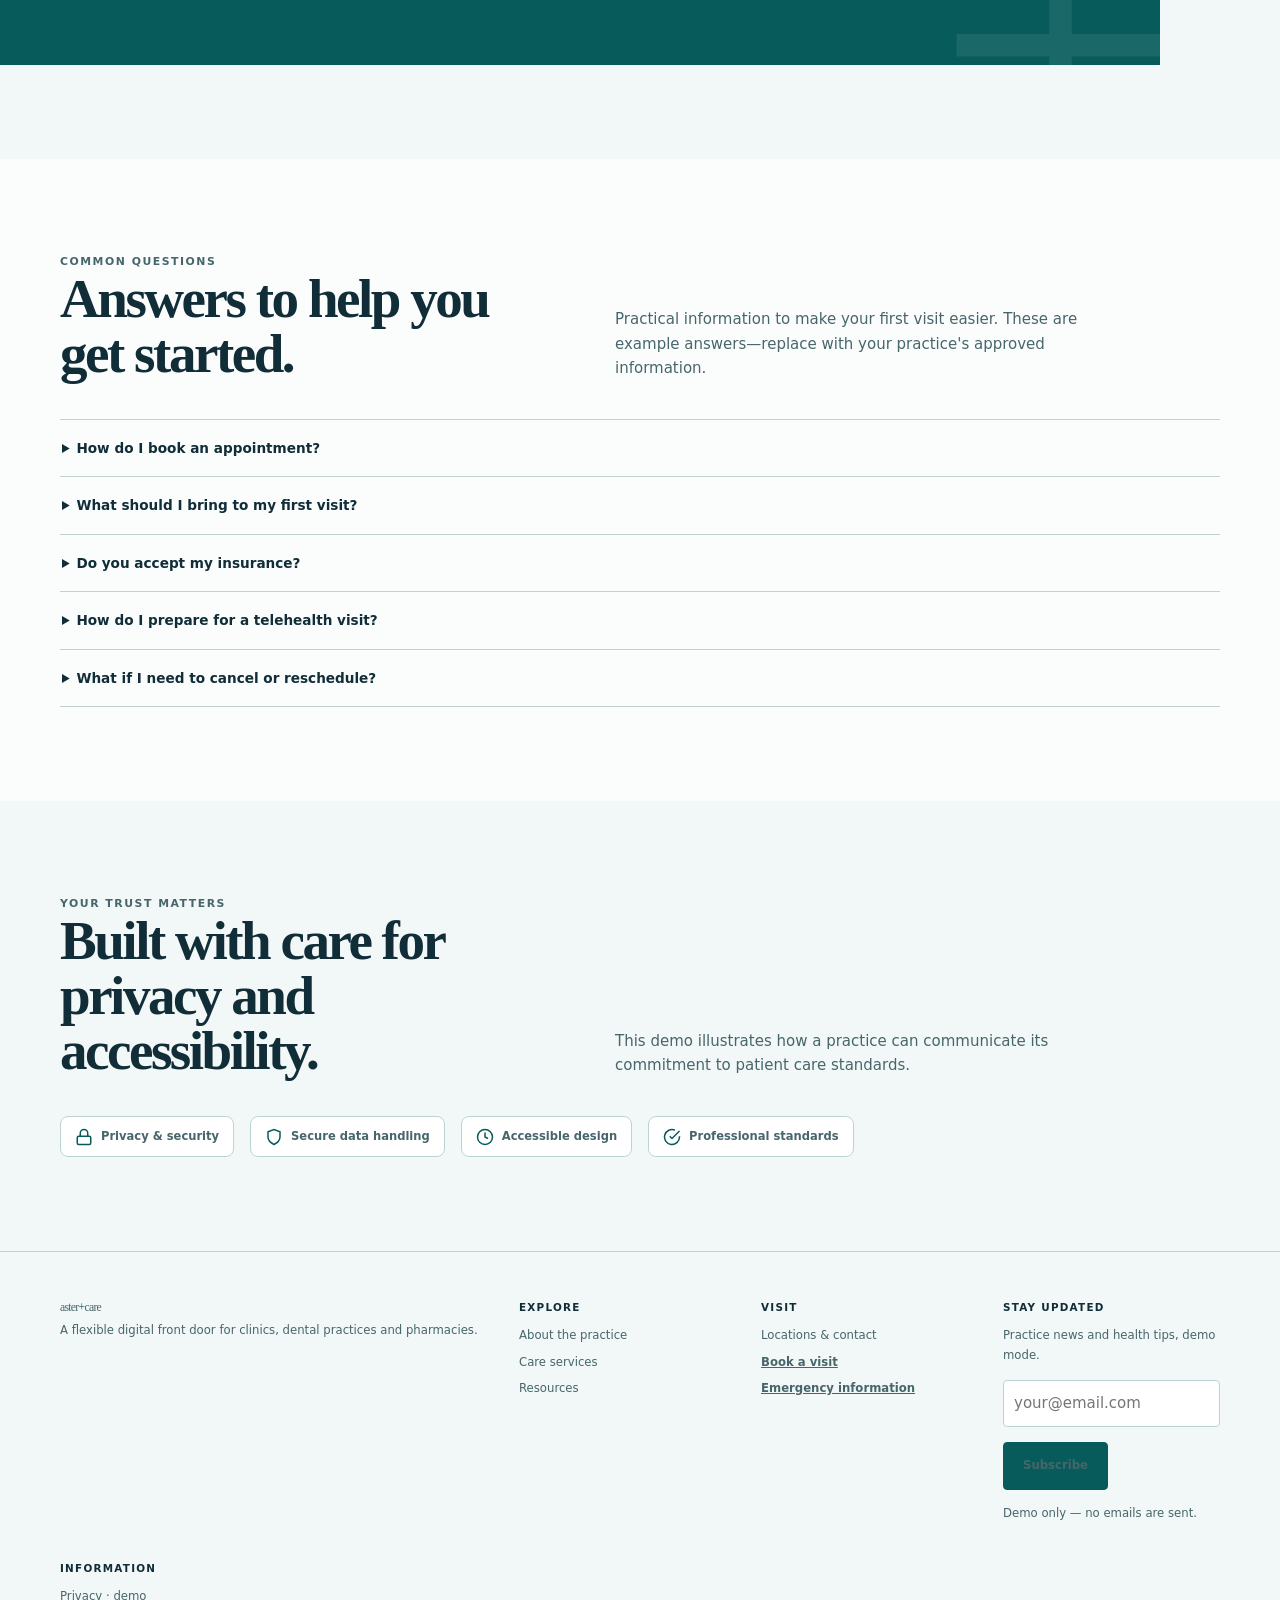
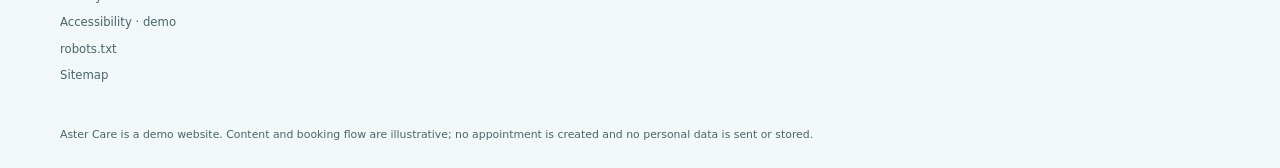
==== commit 7c4a699f: "fix" ====
--- a/mockups/clinic_landing/index.html
+++ b/mockups/clinic_landing/index.html
@@ -1 +1,7 @@
-<!doctype html><html lang="en"><head><meta charset="utf-8"><meta name="viewport" content="width=device-width,initial-scale=1"><meta name="theme-color" content="#f2f7f7"><meta name="description" content="Aster Care illustrative patient-facing website demonstration."><link rel="canonical" href="https://astercare.example/"><link rel="icon" href="data:image/svg+xml,%3Csvg xmlns='http://www.w3.org/2000/svg' viewBox='0 0 64 64'%3E%3Crect width='64' height='64' rx='15' fill='%23075b5b'/%3E%3Cpath d='M32 15v34M15 32h34' stroke='white' stroke-width='6'/%3E%3C/svg%3E"><link rel="stylesheet" href="assets/site.css"><title>Aster Care — a considered digital front door</title></head><body><div class="demo-bar"><b>ASTER CARE / DEMO WEBSITE</b> · Content and booking flow are illustrative.</div><header><nav class="nav wrap" aria-label="Primary"><a class="brand" href="index.html">aster<i>+</i>care</a><div class="links" id="links"><a class="active" href="index.html">Home</a><a href="about.html">About</a><a href="services.html">Services</a><a href="resources.html">Resources</a><a href="contact.html">Contact</a><button class="btn openbook">Book a visit →</button></div><button class="menu" aria-controls="links" aria-expanded="false">Menu</button></nav></header><main><section class="hero"><div class="wrap hero-grid"><div><p class="ey">A calmer way to begin</p><h1 class="d">Care, coordinated around <em>your next step.</em></h1><p class="copy">A patient-facing starter for clinics, pharmacies and dental practices—helping people understand their options and plan a visit with less friction.</p><div class="actions"><button class="btn openbook">Book a visit →</button><a class="btn alt" href="services.html">Explore care</a></div><p class="status">Illustrative availability interface — connect it to your practice schedule.</p></div><div class="art"><div class="photo"><img src="assets/clinic-room.png" alt="A calm, sunlit clinic consultation room"></div><div class="schedule"><span>Visit planning</span><strong>Start with the right kind of care.</strong><small>Booking flow shown in demo mode.</small></div></div></div></section><section class="soft"><div class="wrap"><div class="head"><div><p class="ey">Care paths</p><h2 class="d">A clear route to the conversation you need.</h2></div><p>Adapt service labels, routing and next steps for a practice. Content is example interface copy, not medical advice.</p></div><div class="card-grid"><a class="care-card" href="services.html#general"><span class="num">01 / GENERAL CARE</span><h3>Begin with a question</h3><p>Everyday concerns, routine planning and follow-up routes.</p><span>Explore path →</span></a><a class="care-card" href="services.html#dental"><span class="num">02 / DENTAL CARE</span><h3>Plan your dental visit</h3><p>Practice-specific visit types and preparation notes.</p><span>Explore path →</span></a><a class="care-card" href="services.html#pharmacy"><span class="num">03 / PHARMACY</span><h3>Practical support</h3><p>Service guidance and a route to speak with the team.</p><span>Explore path →</span></a><a class="care-card" href="services.html#womens"><span class="num">04 / WOMEN’S HEALTH</span><h3>Care with context</h3><p>Thoughtful routes for conversations and support.</p><span>Explore path →</span></a><a class="care-card" href="services.html#diagnostics"><span class="num">05 / DIAGNOSTICS</span><h3>Understand the next step</h3><p>Explain coordination, preparation and questions.</p><span>Explore path →</span></a></div></div></section><section><div class="wrap"><div class="head"><div><p class="ey">How your visit works</p><h2 class="d">Useful before the first hello.</h2></div><p>A simple, transparent journey makes the online experience feel as considered as the practice itself.</p></div><div class="timeline"><div class="step"><span class="num">01</span><b>Choose a care path</b><p>Start with a plain-language reason for a visit.</p></div><div class="step"><span class="num">02</span><b>Select a professional</b><p>Offer flexible routing or clearly labelled profiles.</p></div><div class="step"><span class="num">03</span><b>Pick an illustrative time</b><p>Connect real availability when ready.</p></div><div class="step"><span class="num">04</span><b>Arrive prepared</b><p>Share approved practical information.</p></div></div></div></section><section class="soft"><div class="wrap preview"><article class="feature"><p class="ey">Meet the practice</p><h3>Show who is behind the care.</h3><p>Give patients a sense of the people, space and approach before a visit.</p><a class="link" href="about.html">Explore the practice →</a></article><article class="feature dark"><p class="ey">Practical visits</p><h3>Keep location details close at hand.</h3><p>Hours, access notes, directions and contact routes can be easy to find.</p><a class="link" style="color:white" href="contact.html">Plan a visit →</a></article><article class="feature"><p class="ey">Resources</p><h3>Build a useful voice between visits.</h3><p>Connect an approved CMS or trusted publisher to a flexible editorial hub.</p><a class="link" href="resources.html">Visit resources →</a></article><aside class="location-mini"><p class="ey">Two illustrative locations</p><h3 class="d" style="font-size:2.3rem;margin:0">Local details, clearly placed.</h3><p>Harbour Studio and Garden Rooms demonstrate a multi-site pattern.</p><a class="btn" href="contact.html">See locations</a></aside></div></section><section><div class="wrap band"><div><p class="ey">Plan a visit</p><h2 class="d">A booking experience that feels considered from the first click.</h2><p>Show patients options and collect only what the real workflow needs. This prototype sends and stores nothing.</p><button class="btn openbook">Begin demo booking →</button></div><div class="band-list"><div><span>01</span><b>Choose visit type</b></div><div><span>02</span><b>Select professional</b></div><div><span>03</span><b>Pick a time</b></div><div><span>04</span><b>Confirm details</b></div></div></div></section></main><footer><div class="wrap"><div class="foot"><div><a class="brand" href="index.html">aster<i>+</i>care</a><p>A flexible digital front door for clinics, dental practices and pharmacies.</p></div><div><h3>Explore</h3><a href="about.html">About the practice</a><a href="services.html">Care services</a><a href="resources.html">Resources</a></div><div><h3>Visit</h3><a href="contact.html">Locations & contact</a><button class="link openbook">Book a visit</button><button class="link emergency">Emergency information</button></div><div><h3>Information</h3><a href="#">Privacy · demo</a><a href="#">Accessibility · demo</a><a href="robots.txt">robots.txt</a><a href="sitemap.xml">Sitemap</a></div></div><p class="copyright">Aster Care is a demo website. Content and booking flow are illustrative; no appointment is created and no personal data is sent or stored.</p></div></footer><script src="assets/site.js"></script></body></html>
+<!doctype html><html lang="en"><head><meta charset="utf-8"><meta name="viewport" content="width=device-width,initial-scale=1"><meta name="theme-color" content="#f2f7f7"><meta name="description" content="Aster Care illustrative patient-facing website demonstration."><link rel="canonical" href="https://astercare.example/"><link rel="icon" href="data:image/svg+xml,%3Csvg xmlns='http://www.w3.org/2000/svg' viewBox='0 0 64 64'%3E%3Crect width='64' height='64' rx='15' fill='%23075b5b'/%3E%3Cpath d='M32 15v34M15 32h34' stroke='white' stroke-width='6'/%3E%3C/svg%3E"><link rel="stylesheet" href="assets/site.css"><title>Aster Care — a considered digital front door</title></head><body><div class="demo-bar"><b>ASTER CARE / DEMO WEBSITE</b> · Content and booking flow are illustrative.</div><header><nav class="nav wrap" aria-label="Primary"><a class="brand" href="index.html">aster<i>+</i>care</a><div class="links" id="links"><a class="active" href="index.html">Home</a><a href="about.html">About</a><a href="services.html">Services</a><a href="resources.html">Resources</a><a href="contact.html">Contact</a><button class="btn openbook">Book a visit →</button></div><button class="menu" aria-controls="links" aria-expanded="false">Menu</button></nav></header><main><section class="hero"><div class="wrap hero-grid"><div class="reveal"><p class="ey">A calmer way to begin</p><h1 class="d">Care, coordinated around <em>your next step.</em></h1><p class="copy">A patient-facing starter for clinics, pharmacies and dental practices—helping people understand their options and plan a visit with less friction.</p><div class="actions"><button class="btn openbook">Book a visit →</button><a class="btn alt" href="services.html">Explore care</a></div><p class="status">Illustrative availability interface — connect it to your practice schedule.</p></div><div class="art reveal"><div class="photo"><img src="assets/clinic-room.png" alt="A calm, sunlit clinic consultation room"></div><div class="schedule"><span>Visit planning</span><strong>Start with the right kind of care.</strong><small>Booking flow shown in demo mode.</small></div></div></div></section><section class="soft"><div class="wrap"><div class="head reveal"><div><p class="ey">Care paths</p><h2 class="d">A clear route to the conversation you need.</h2></div><p>Adapt service labels, routing and next steps for a practice. Content is example interface copy, not medical advice.</p></div><div class="card-grid"><a class="care-card reveal" href="services.html#general"><span class="num">01 / GENERAL CARE</span><h3>Begin with a question</h3><p>Everyday concerns, routine planning and follow-up routes.</p><span>Explore path →</span></a><a class="care-card reveal" href="services.html#dental"><span class="num">02 / DENTAL CARE</span><h3>Plan your dental visit</h3><p>Practice-specific visit types and preparation notes.</p><span>Explore path →</span></a><a class="care-card reveal" href="services.html#pharmacy"><span class="num">03 / PHARMACY</span><h3>Practical support</h3><p>Service guidance and a route to speak with the team.</p><span>Explore path →</span></a><a class="care-card reveal" href="services.html#womens"><span class="num">04 / WOMEN’S HEALTH</span><h3>Care with context</h3><p>Thoughtful routes for conversations and support.</p><span>Explore path →</span></a><a class="care-card reveal" href="services.html#diagnostics"><span class="num">05 / DIAGNOSTICS</span><h3>Understand the next step</h3><p>Explain coordination, preparation and questions.</p><span>Explore path →</span></a></div></div></section><section><div class="wrap"><div class="head reveal"><div><p class="ey">How your visit works</p><h2 class="d">Useful before the first hello.</h2></div><p>A simple, transparent journey makes the online experience feel as considered as the practice itself.</p></div><div class="timeline"><div class="step reveal"><span class="num">01</span><b>Choose a care path</b><p>Start with a plain-language reason for a visit.</p></div><div class="step reveal"><span class="num">02</span><b>Select a professional</b><p>Offer flexible routing or clearly labelled profiles.</p></div><div class="step reveal"><span class="num">03</span><b>Pick an illustrative time</b><p>Connect real availability when ready.</p></div><div class="step reveal"><span class="num">04</span><b>Arrive prepared</b><p>Share approved practical information.</p></div></div></div></section><section class="soft"><div class="wrap preview"><article class="feature"><p class="ey">Meet the practice</p><h3>Show who is behind the care.</h3><p>Give patients a sense of the people, space and approach before a visit.</p><a class="link" href="about.html">Explore the practice →</a></article><article class="feature dark"><p class="ey">Practical visits</p><h3>Keep location details close at hand.</h3><p>Hours, access notes, directions and contact routes can be easy to find.</p><a class="link" style="color:white" href="contact.html">Plan a visit →</a></article><article class="feature"><p class="ey">Resources</p><h3>Build a useful voice between visits.</h3><p>Connect an approved CMS or trusted publisher to a flexible editorial hub.</p><a class="link" href="resources.html">Visit resources →</a></article><aside class="location-mini"><p class="ey">Two illustrative locations</p><h3 class="d" style="font-size:2.3rem;margin:0">Local details, clearly placed.</h3><p>Harbour Studio and Garden Rooms demonstrate a multi-site pattern.</p><a class="btn" href="contact.html">See locations</a></aside></div></section><section><div class="wrap band reveal"><div><p class="ey">Plan a visit</p><h2 class="d">A booking experience that feels considered from the first click.</h2><p>Show patients options and collect only what the real workflow needs. This prototype sends and stores nothing.</p><button class="btn openbook">Begin demo booking →</button></div><div class="band-list"><div><span>01</span><b>Choose visit type</b></div><div><span>02</span><b>Select professional</b></div><div><span>03</span><b>Pick a time</b></div><div><span>04</span><b>Confirm details</b></div></div></div></section>
+<!-- FAQ Section -->
+<section class="soft"><div class="wrap"><div class="head reveal"><div><p class="ey">Common questions</p><h2 class="d">Answers to help you get started.</h2></div><p>Practical information to make your first visit easier. These are example answers—replace with your practice's approved information.</p></div><div class="faq home-faq reveal"><details><summary>How do I book an appointment?</summary><p>Use the "Book a visit" button to explore our demo booking flow. A real practice would connect this to their actual scheduling system, allowing patients to choose visit types, select a professional, and pick from available times.</p></details><details><summary>What should I bring to my first visit?</summary><p>Bring your insurance information if applicable, a list of current medications, any relevant medical records, and questions you'd like to discuss. The practice will confirm specific requirements when you book.</p></details><details><summary>Do you accept my insurance?</summary><p>Insurance acceptance varies by practice and plan. Contact the practice directly to confirm they accept your specific insurance before booking. The contact details can be found on the Contact page.</p></details><details><summary>How do I prepare for a telehealth visit?</summary><p>Find a quiet, private space with good internet connection. Have your device charged, your camera working, and any questions written down. Test your audio and video before the appointment starts.</p></details><details><summary>What if I need to cancel or reschedule?</summary><p>Contact the practice as soon as possible. Most practices appreciate at least 24 hours notice when possible. Specific cancellation policies vary, so check with your practice for their guidelines.</p></details></div></div></section>
+
+<!-- Trust Indicators Section -->
+<section><div class="wrap"><div class="head reveal"><div><p class="ey">Your trust matters</p><h2 class="d">Built with care for privacy and accessibility.</h2></div><p>This demo illustrates how a practice can communicate its commitment to patient care standards.</p></div><div class="trust-badges reveal"><div class="trust-badge"><svg viewBox="0 0 24 24" fill="none" stroke="currentColor" stroke-width="2"><rect x="3" y="11" width="18" height="11" rx="2" ry="2"/><path d="M7 11V7a5 5 0 0 1 10 0v4"/></svg><span>Privacy & security</span></div><div class="trust-badge"><svg viewBox="0 0 24 24" fill="none" stroke="currentColor" stroke-width="2"><path d="M12 22s8-4 8-10V5l-8-3-8 3v7c0 6 8 10 8 10z"/></svg><span>Secure data handling</span></div><div class="trust-badge"><svg viewBox="0 0 24 24" fill="none" stroke="currentColor" stroke-width="2"><circle cx="12" cy="12" r="10"/><path d="M12 6v6l4 2"/></svg><span>Accessible design</span></div><div class="trust-badge"><svg viewBox="0 0 24 24" fill="none" stroke="currentColor" stroke-width="2"><path d="M22 11.08V12a10 10 0 1 1-5.93-9.14"/><polyline points="22 4 12 14.01 9 11.01"/></svg><span>Professional standards</span></div></div></div></section>
+</main><footer><div class="wrap"><div class="foot"><div><a class="brand" href="index.html">aster<i>+</i>care</a><p>A flexible digital front door for clinics, dental practices and pharmacies.</p></div><div><h3>Explore</h3><a href="about.html">About the practice</a><a href="services.html">Care services</a><a href="resources.html">Resources</a></div><div><h3>Visit</h3><a href="contact.html">Locations & contact</a><button class="link openbook">Book a visit</button><button class="link emergency">Emergency information</button></div><div><h3>Stay updated</h3><p>Practice news and health tips, demo mode.</p><form class="newsletter-form" id="newsletter-form"><input type="email" placeholder="your@email.com" required><button class="btn" type="submit">Subscribe</button></form><p class="newsletter-note">Demo only — no emails are sent.</p></div><div><h3>Information</h3><a href="#">Privacy · demo</a><a href="#">Accessibility · demo</a><a href="robots.txt">robots.txt</a><a href="sitemap.xml">Sitemap</a></div></div><p class="copyright">Aster Care is a demo website. Content and booking flow are illustrative; no appointment is created and no personal data is sent or stored.</p></div></footer><script src="assets/site.js"></script></body></html>
--- a/mockups/clinic_landing/assets/site.css
+++ b/mockups/clinic_landing/assets/site.css
@@ -1 +1,342 @@
-:root{--paper:#f2f7f7;--white:#fff;--ink:#102d38;--teal:#075b5b;--mist:#d8e9e8;--line:#bdd3d2;--muted:#47666b;--sand:#d58b3c}*{box-sizing:border-box}html{scroll-behavior:smooth}body{margin:0;background:var(--paper);color:var(--ink);font:15px/1.65 Manrope,system-ui,sans-serif}body:before{content:"";position:fixed;inset:0;z-index:-1;opacity:.12;pointer-events:none;background-image:radial-gradient(#17454b .55px,transparent .6px);background-size:8px 8px}a{color:inherit;text-decoration:none}button,input,select,textarea{font:inherit}button{cursor:pointer}button,a,input,select,textarea{outline-offset:3px}button:focus-visible,a:focus-visible,input:focus-visible,select:focus-visible,textarea:focus-visible{outline:3px solid var(--sand)}.wrap{width:min(1160px,calc(100% - 40px));margin:auto}.d{font-family:'DM Serif Display',Georgia,serif;letter-spacing:-.045em;line-height:1}.ey{margin:0 0 12px;text-transform:uppercase;letter-spacing:.14em;font-size:.68rem;font-weight:700;color:var(--teal)}.btn{display:inline-flex;align-items:center;justify-content:center;min-height:48px;padding:0 19px;border:1px solid var(--teal);background:var(--teal);color:#fff;font-size:.77rem;font-weight:700;transition:.22s}.btn:hover{background:#034849;transform:translateY(-2px)}.btn.alt{color:var(--ink);background:transparent;border-color:var(--ink)}.btn.alt:hover{background:var(--ink);color:white}.link{border:0;background:none;color:var(--teal);font-size:.78rem;font-weight:700;text-decoration:underline;padding:0}.demo-bar{background:var(--ink);color:#d5ebea;text-align:center;padding:8px 15px;font-size:.7rem}.demo-bar b{color:#fff}header{position:sticky;top:0;z-index:10;background:#f2f7f7f0;backdrop-filter:blur(10px);border-bottom:1px solid var(--line)}.nav{height:74px;display:flex;align-items:center;justify-content:space-between;gap:20px}.brand{font:1.6rem 'DM Serif Display',Georgia,serif;letter-spacing:-.06em}.brand i{font-style:normal;color:var(--teal)}.links{display:flex;align-items:center;gap:25px;font-size:.77rem;font-weight:700}.links a:not(.btn){padding:25px 0;border-bottom:2px solid transparent}.links a.active,.links a:hover{color:var(--teal);border-color:var(--teal)}.menu{display:none;border:0;background:none;color:var(--ink);font-weight:700;min-height:44px}.hero{padding:70px 0 90px;overflow:hidden}.hero-grid{display:grid;grid-template-columns:1.03fr .97fr;gap:64px;align-items:center}.hero h1{font-size:clamp(3.3rem,6.1vw,5.8rem);margin:0}.hero h1 em{color:var(--teal);font-style:italic}.copy{max-width:510px;color:#36555c;font-size:1rem;margin:27px 0}.actions{display:flex;gap:12px;flex-wrap:wrap}.status{display:flex;align-items:center;gap:10px;margin:28px 0 0;font-size:.74rem;font-weight:700}.status:before{content:"";width:9px;height:9px;border-radius:50%;background:var(--teal);box-shadow:0 0 0 5px #d3e7e5}.art{position:relative;padding:17px 0 30px 30px;min-height:530px}.art:before{content:"";position:absolute;right:-12%;top:0;width:76%;height:86%;background:var(--mist);border-radius:42% 0 0 42%;z-index:-1}.photo{height:470px;overflow:hidden;border-radius:110px 7px 7px;box-shadow:18px 19px 0 #c8dddd}.photo img{width:100%;height:100%;object-fit:cover;display:block}.schedule{position:absolute;bottom:0;left:0;background:var(--ink);color:#fff;padding:20px;width:260px}.schedule span{display:block;color:#b8dcda;text-transform:uppercase;letter-spacing:.13em;font-size:.62rem;font-weight:700}.schedule strong{display:block;font:1.35rem/1.15 'DM Serif Display',serif;margin:7px 0}.schedule small{color:#d2e9e7;font-size:.7rem}section{padding:94px 0}.soft{background:#fbfdfd}.head{display:grid;grid-template-columns:.9fr 1.1fr;align-items:end;gap:60px;margin-bottom:38px}.head h2,.copyblock h2,.faq h2{font-size:clamp(2.45rem,4.3vw,4.2rem);margin:0}.head p,.copyblock>p{margin:0;max-width:510px;color:var(--muted)}.split{display:grid;grid-template-columns:.88fr 1.12fr;gap:64px}.card-grid{display:grid;grid-template-columns:repeat(5,1fr);border-top:1px solid var(--line);border-left:1px solid var(--line)}.care-card{min-height:250px;padding:22px;border-right:1px solid var(--line);border-bottom:1px solid var(--line);background:#fbfdfd;display:flex;flex-direction:column}.care-card:hover{background:var(--mist)}.num{color:var(--teal);font:700 .7rem Manrope}.care-card h3,.feature h3{font:1.55rem/1.08 'DM Serif Display',serif;margin:27px 0 10px}.care-card p,.feature p{color:var(--muted);font-size:.78rem;margin:0}.care-card a{margin-top:auto;padding-top:16px;color:var(--teal);font-size:.74rem;font-weight:700}.timeline{display:grid;grid-template-columns:repeat(4,1fr);gap:1px;background:var(--line);border:1px solid var(--line)}.step{min-height:190px;background:var(--paper);padding:22px}.step b{display:block;margin:28px 0 8px;font-size:.87rem}.step p{color:var(--muted);font-size:.77rem;margin:0}.preview{display:grid;grid-template-columns:1fr 1fr;gap:1px;background:var(--line);border:1px solid var(--line)}.feature{background:var(--white);padding:30px;min-height:270px}.feature.dark{background:var(--ink);color:white}.feature.dark p{color:#cbe2e1}.feature .link{display:block;margin-top:25px}.location-mini{background:var(--teal);color:#fff;padding:30px}.location-mini .ey{color:#bfe2df}.location-mini p{color:#d5eae8;font-size:.8rem}.band{margin:0;background:var(--teal);color:white;padding:clamp(36px,6vw,70px);display:grid;grid-template-columns:1fr .8fr;gap:50px;position:relative;overflow:hidden}.band:after{content:"+";position:absolute;right:-.06em;bottom:-.45em;color:#ffffff14;font:28rem/1 'DM Serif Display',serif}.band h2{font-size:clamp(2.8rem,5vw,4.7rem);margin:0}.band p{color:#d1ebe9;max-width:520px}.band .btn{background:#fff;color:var(--teal);border-color:#fff}.band-list{position:relative;z-index:1;border-top:1px solid #74a09f}.band-list div{padding:16px 0;border-bottom:1px solid #74a09f;display:flex;justify-content:space-between;gap:20px;font-size:.78rem}.band-list span{color:#d1ebe9}.urgent{padding:17px 20px;border-left:4px solid var(--teal);background:#e2efee;display:flex;gap:20px;align-items:center;justify-content:space-between;font-size:.79rem}.urgent p{margin:0}.page-hero{padding:72px 0 56px;border-bottom:1px solid var(--line)}.page-hero h1{font-size:clamp(3.4rem,6vw,5.7rem);margin:0;max-width:800px}.page-hero p{font-size:1rem;max-width:620px;color:var(--muted);margin:20px 0 0}.photo-wide{height:390px;overflow:hidden;position:relative}.photo-wide img{height:100%;width:100%;object-fit:cover;filter:saturate(.78)}.photo-wide:after{content:"A space to arrive, ask and decide.";position:absolute;bottom:0;left:0;background:var(--ink);color:#fff;padding:22px 29px;font:1.5rem 'DM Serif Display',serif}.principles{display:grid;grid-template-columns:repeat(2,1fr);gap:1px;background:var(--line);border:1px solid var(--line)}.principle{background:#fbfdfd;padding:30px;min-height:210px}.principle b{font:1.5rem 'DM Serif Display',serif}.principle p{font-size:.8rem;color:var(--muted)}.team{border-top:1px solid var(--line)}.person{display:grid;grid-template-columns:55px 1fr auto;gap:16px;align-items:center;padding:18px 0;border-bottom:1px solid var(--line)}.mono{width:49px;height:49px;display:grid;place-items:center;background:var(--teal);color:#fff;font:1.25rem 'DM Serif Display',serif}.person h3{font-size:.91rem;margin:0}.person p{font-size:.75rem;color:var(--muted);margin:2px 0}.person button{border:0;background:none;color:var(--teal);font-weight:700;font-size:.72rem}.statement{padding:38px;background:var(--ink);color:#fff}.statement h2{font-size:clamp(2.4rem,4vw,3.8rem);margin:0}.statement p{color:#cce1e0;max-width:670px}.jump{display:flex;gap:12px;flex-wrap:wrap;margin-top:27px}.jump a{padding:8px 11px;border:1px solid var(--line);font-size:.72rem;font-weight:700}.service{display:grid;grid-template-columns:190px 1fr;gap:38px;border-top:1px solid var(--line);padding:46px 0}.service:last-child{border-bottom:1px solid var(--line)}.service h2{font-size:2.6rem;margin:0}.service .details{display:grid;grid-template-columns:repeat(2,1fr);gap:22px;margin:23px 0}.service h3{font-size:.74rem;text-transform:uppercase;letter-spacing:.1em;margin:0 0 6px;color:var(--teal)}.service p,.service li{font-size:.82rem;color:var(--muted)}.service ul{padding-left:18px;margin:0}.cms{border:1px solid var(--line);padding:16px 20px;background:#e5f0ef;font-size:.8rem}.filters{display:flex;gap:9px;flex-wrap:wrap;margin:26px 0}.filter{background:transparent;border:1px solid var(--line);padding:8px 11px;font-size:.72rem;font-weight:700;color:var(--ink)}.filter.active,.filter:hover{background:var(--teal);border-color:var(--teal);color:#fff}.resource-grid{display:grid;grid-template-columns:1.35fr 1fr 1fr;gap:1px;background:var(--line);border:1px solid var(--line)}.resource{background:#fff;padding:28px;min-height:245px;display:flex;flex-direction:column}.resource.featured{background:var(--teal);color:white}.resource .category{font-size:.65rem;letter-spacing:.12em;text-transform:uppercase;font-weight:700;color:#4a7476}.resource.featured .category{color:#c4e8e5}.resource h2{font:1.9rem/1.1 'DM Serif Display',serif;margin:20px 0 10px}.resource p{font-size:.8rem;color:var(--muted);margin:0}.resource.featured p{color:#d6ebea}.resource button{margin-top:auto;text-align:left;padding-top:15px}.resource.hidden{display:none}.search{min-height:43px;width:min(100%,360px);border:1px solid var(--line);background:#fff;padding:10px;margin:25px 0 0}.contact-grid{display:grid;grid-template-columns:1fr 1fr;gap:1px;background:var(--line);border:1px solid var(--line)}.contact-panel{background:#fff;padding:32px}.contact-panel h2{font-size:2.3rem;margin:0 0 14px}.switch{display:flex;gap:7px;flex-wrap:wrap}.switch button{border:1px solid var(--line);background:transparent;padding:9px 11px;font-size:.72rem;font-weight:700}.switch button.active{background:var(--teal);color:white;border-color:var(--teal)}.map{height:260px;position:relative;overflow:hidden;background:repeating-linear-gradient(35deg,transparent 0 25px,#bce6e133 26px 27px),repeating-linear-gradient(115deg,transparent 0 30px,#bce6e12e 31px 32px),#17434a}.map:after{content:"A";position:absolute;left:54%;top:43%;display:grid;place-items:center;width:31px;height:31px;background:#fff;color:var(--teal);border-radius:50%;font-weight:700}.meta{border-top:1px solid var(--line);margin-top:20px;padding-top:16px;font-size:.82rem}.tags{display:flex;gap:7px;flex-wrap:wrap}.tag{border:1px solid var(--line);padding:5px 8px;font-size:.66rem;font-weight:700;color:#34545a}.checklist{padding-left:20px;color:var(--muted);font-size:.82rem}.form{display:grid;gap:13px}.form label{display:grid;gap:5px;font-size:.72rem;font-weight:700}.form input,.form textarea{min-height:44px;padding:10px;border:1px solid var(--line);background:#fff;color:var(--ink)}.form textarea{min-height:100px;resize:vertical}.formmsg{font-size:.78rem;color:var(--teal);font-weight:700}.faq details{border-top:1px solid var(--line);padding:17px 2px}.faq details:last-child{border-bottom:1px solid var(--line)}summary{cursor:pointer;font-weight:700;font-size:.85rem}.faq details p{color:var(--muted);font-size:.8rem;margin:12px 0 2px}footer{border-top:1px solid var(--line);padding:42px 0 24px}.foot{display:grid;grid-template-columns:1.4fr repeat(3,.7fr);gap:25px}.foot p,.foot a,.foot button{display:block;font-size:.73rem;color:var(--muted);margin:7px 0}.foot h3{font-size:.65rem;letter-spacing:.12em;text-transform:uppercase;margin:5px 0 10px}.copyright{margin:34px 0 0;font-size:.68rem;color:var(--muted)}dialog{border:0;padding:0;width:min(720px,calc(100% - 24px));background:transparent;color:var(--ink);box-shadow:0 25px 80px #001b1b99}dialog::backdrop{background:#08272d99}.modal{background:#f9fcfc;padding:30px;max-height:88vh;overflow:auto}.modalhead{display:flex;justify-content:space-between;gap:20px;align-items:start;border-bottom:1px solid var(--line);padding-bottom:17px}.modalhead h2{font:2.1rem 'DM Serif Display',serif;margin:0}.close{border:0;background:none;color:var(--ink);font-size:1.4rem}.booknote{font-size:.7rem;color:var(--muted);margin:15px 0}.progress{display:flex;gap:5px;margin:23px 0}.progress span{height:4px;flex:1;background:#cbdedd}.progress span.on{background:var(--teal)}.pane{display:none}.pane.active{display:block}.options{display:grid;grid-template-columns:1fr 1fr;gap:10px}.choice{padding:16px;border:1px solid var(--line);background:#fff;text-align:left;color:var(--ink);font-weight:700}.choice small{display:block;font-weight:400;color:var(--muted);margin-top:4px}.choice.selected{border:2px solid var(--teal);color:var(--teal);background:#edf7f6}.modalactions{display:flex;justify-content:space-between;align-items:center;margin-top:25px}.modalactions .btn:disabled{opacity:.45;cursor:not-allowed}.fields{display:grid;grid-template-columns:1fr 1fr;gap:13px}.fields label{display:grid;gap:5px;font-size:.72rem;font-weight:700}.fields input,.fields select{min-height:43px;border:1px solid var(--line);padding:8px;background:#fff}.confirmation{text-align:center;padding:21px 8px}.confirmation strong{display:grid;place-items:center;width:55px;height:55px;margin:0 auto 15px;border-radius:50%;background:var(--teal);color:#fff;font-size:1.5rem}.drawer h3{font:2rem/1.05 'DM Serif Display',serif;margin:22px 0 12px}.drawer p{color:var(--muted)}.toast{position:fixed;right:18px;bottom:18px;background:var(--ink);color:#fff;padding:15px 18px;max-width:330px;font-size:.78rem;box-shadow:0 12px 32px #001d1f44;opacity:0;transform:translateY(12px);pointer-events:none;transition:.3s}.toast.show{opacity:1;transform:none}::-webkit-scrollbar{width:11px}::-webkit-scrollbar-track{background:var(--paper)}::-webkit-scrollbar-thumb{background:#75a4a1;border:3px solid var(--paper)}@media(max-width:820px){.links{display:none}.menu{display:block}.nav.open .links{display:flex;position:absolute;top:74px;left:0;right:0;padding:18px 20px;background:var(--paper);border-bottom:1px solid var(--line);flex-direction:column;align-items:stretch}.nav.open .links .btn{width:100%}.hero-grid,.head,.split,.band,.contact-grid{grid-template-columns:1fr;gap:31px}.card-grid{grid-template-columns:repeat(2,1fr)}.timeline{grid-template-columns:repeat(2,1fr)}.service{grid-template-columns:1fr;gap:14px}.resource-grid{grid-template-columns:1fr 1fr}.resource.featured{grid-column:1/-1}.foot{grid-template-columns:1fr 1fr}.foot>div:first-child{grid-column:1/-1}.page-hero{padding:55px 0 45px}}@media(max-width:500px){.wrap{width:min(100% - 30px,600px)}section{padding:68px 0}.hero{padding:45px 0 65px}.hero h1{font-size:clamp(2.85rem,14vw,4rem)}.actions .btn{width:100%}.art{padding-left:15px;min-height:430px}.photo{height:385px}.schedule{left:0}.card-grid,.timeline,.preview,.principles,.resource-grid,.options,.fields,.service .details{grid-template-columns:1fr}.resource.featured{grid-column:auto}.photo-wide{height:280px}.photo-wide:after{font-size:1.2rem;padding:16px}.urgent{align-items:start;flex-direction:column}.modal{padding:22px 18px}.band{margin:0}.foot{gap:20px}}@media(prefers-reduced-motion:reduce){*,*:before,*:after{transition-duration:.01ms!important;animation-duration:.01ms!important}html{scroll-behavior:auto}}
+:root{--paper:#f2f7f7;--white:#fff;--ink:#102d38;--teal:#075b5b;--mist:#d8e9e8;--line:#bdd3d2;--muted:#47666b;--sand:#d58b3c}
+*{box-sizing:border-box}
+html{scroll-behavior:smooth}
+body{margin:0;background:var(--paper);color:var(--ink);font:15px/1.65 Manrope,system-ui,sans-serif}
+body:before{content:"";position:fixed;inset:0;z-index:-1;opacity:.12;pointer-events:none;background-image:radial-gradient(#17454b .55px,transparent .6px);background-size:8px 8px}
+
+/* Scroll progress indicator */
+.scroll-progress{position:fixed;top:0;left:0;height:3px;background:var(--teal);z-index:100;transition:width .1s linear;width:0%}
+
+/* Scroll reveal animations */
+.reveal{opacity:0;transform:translateY(30px);transition:opacity .6s ease-out,transform .6s ease-out}
+.reveal.visible{opacity:1;transform:translateY(0)}
+
+a{color:inherit;text-decoration:none}
+button,input,select,textarea{font:inherit}
+button{cursor:pointer}
+button,a,input,select,textarea{outline-offset:3px}
+button:focus-visible,a:focus-visible,input:focus-visible,select:focus-visible,textarea:focus-visible{outline:3px solid var(--sand)}
+
+.wrap{width:min(1160px,calc(100% - 40px));margin:auto}
+.d{font-family:'DM Serif Display',Georgia,serif;letter-spacing:-.045em;line-height:1}
+.ey{margin:0 0 12px;text-transform:uppercase;letter-spacing:.14em;font-size:.68rem;font-weight:700;color:var(--teal)}
+
+.btn{display:inline-flex;align-items:center;justify-content:center;min-height:48px;padding:0 19px;border:1px solid var(--teal);background:var(--teal);color:#fff;font-size:.77rem;font-weight:700;transition:.22s;position:relative;overflow:hidden}
+.btn::after{content:"";position:absolute;inset:0;background:rgba(255,255,255,.15);transform:scaleX(0);transform-origin:right;transition:transform .3s ease}
+.btn:hover::after{transform:scaleX(1);transform-origin:left}
+.btn:hover{background:#034849;transform:translateY(-2px)}
+.btn.alt{color:var(--ink);background:transparent;border-color:var(--ink)}
+.btn.alt:hover{background:var(--ink);color:white}
+
+.link{border:0;background:none;color:var(--teal);font-size:.78rem;font-weight:700;text-decoration:underline;padding:0}
+
+.demo-bar{background:var(--ink);color:#d5ebea;text-align:center;padding:8px 15px;font-size:.7rem}
+.demo-bar b{color:#fff}
+
+header{position:sticky;top:0;z-index:10;background:#f2f7f7f0;backdrop-filter:blur(10px);border-bottom:1px solid var(--line)}
+.nav{height:74px;display:flex;align-items:center;justify-content:space-between;gap:20px}
+.brand{font:1.6rem 'DM Serif Display',Georgia,serif;letter-spacing:-.06em}
+.brand i{font-style:normal;color:var(--teal)}
+.links{display:flex;align-items:center;gap:25px;font-size:.77rem;font-weight:700}
+.links a:not(.btn){padding:25px 0;border-bottom:2px solid transparent}
+.links a.active,.links a:hover{color:var(--teal);border-color:var(--teal)}
+.menu{display:none;border:0;background:none;color:var(--ink);font-weight:700;min-height:44px}
+
+/* Back to top button */
+.back-to-top{position:fixed;bottom:24px;right:24px;width:48px;height:48px;border-radius:50%;background:var(--teal);color:#fff;border:0;cursor:pointer;display:grid;place-items:center;opacity:0;transform:translateY(20px);transition:opacity .3s,transform .3s;pointer-events:none;z-index:50;font-size:1.2rem}
+.back-to-top.visible{opacity:1;transform:translateY(0);pointer-events:all}
+.back-to-top:hover{background:#034849;transform:translateY(-3px)}
+
+.hero{padding:70px 0 90px;overflow:hidden}
+.hero-grid{display:grid;grid-template-columns:1.03fr .97fr;gap:64px;align-items:center}
+.hero h1{font-size:clamp(3.3rem,6.1vw,5.8rem);margin:0}
+.hero h1 em{color:var(--teal);font-style:italic}
+.copy{max-width:510px;color:#36555c;font-size:1rem;margin:27px 0}
+.actions{display:flex;gap:12px;flex-wrap:wrap}
+
+/* Status indicator with pulse */
+@keyframes pulse{0%{box-shadow:0 0 0 0 rgba(7,91,91,.4)}70%{box-shadow:0 0 0 12px rgba(7,91,91,0)}100%{box-shadow:0 0 0 0 rgba(7,91,91,0)}}
+.status{display:flex;align-items:center;gap:10px;margin:28px 0 0;font-size:.74rem;font-weight:700}
+.status:before{content:"";width:9px;height:9px;border-radius:50%;background:var(--teal);box-shadow:0 0 0 5px #d3e7e5;animation:pulse 2s infinite}
+
+.art{position:relative;padding:17px 0 30px 30px;min-height:530px}
+.art:before{content:"";position:absolute;right:-12%;top:0;width:76%;height:86%;background:var(--mist);border-radius:42% 0 0 42%;z-index:-1}
+
+/* Floating animation for hero image */
+@keyframes float{0%,100%{transform:translateY(0)}50%{transform:translateY(-8px)}}
+.photo{height:470px;overflow:hidden;border-radius:110px 7px 7px;box-shadow:18px 19px 0 #c8dddd;animation:float 6s ease-in-out infinite}
+.photo img{width:100%;height:100%;object-fit:cover;display:block}
+
+.schedule{position:absolute;bottom:0;left:0;background:var(--ink);color:#fff;padding:20px;width:260px}
+.schedule span{display:block;color:#b8dcda;text-transform:uppercase;letter-spacing:.13em;font-size:.62rem;font-weight:700}
+.schedule strong{display:block;font:1.35rem/1.15 'DM Serif Display',serif;margin:7px 0}
+.schedule small{color:#d2e9e7;font-size:.7rem}
+
+section{padding:94px 0}
+.soft{background:#fbfdfd}
+
+.head{display:grid;grid-template-columns:.9fr 1.1fr;align-items:end;gap:60px;margin-bottom:38px}
+.head h2,.copyblock h2,.faq h2{font-size:clamp(2.45rem,4.3vw,4.2rem);margin:0}
+.head p,.copyblock>p{margin:0;max-width:510px;color:var(--muted)}
+
+.split{display:grid;grid-template-columns:.88fr 1.12fr;gap:64px}
+
+.card-grid{display:grid;grid-template-columns:repeat(5,1fr);border-top:1px solid var(--line);border-left:1px solid var(--line)}
+
+/* Enhanced care card with hover effects */
+.care-card{min-height:250px;padding:22px;border-right:1px solid var(--line);border-bottom:1px solid var(--line);background:#fbfdfd;display:flex;flex-direction:column;transition:transform .3s ease,box-shadow .3s ease}
+.care-card:hover{background:var(--mist);transform:translateY(-4px);box-shadow:0 8px 25px rgba(7,91,91,.12)}
+
+.num{color:var(--teal);font:700 .7rem Manrope}
+.care-card h3,.feature h3{font:1.55rem/1.08 'DM Serif Display',serif;margin:27px 0 10px}
+.care-card p,.feature p{color:var(--muted);font-size:.78rem;margin:0}
+.care-card a{margin-top:auto;padding-top:16px;color:var(--teal);font-size:.74rem;font-weight:700}
+
+.timeline{display:grid;grid-template-columns:repeat(4,1fr);gap:1px;background:var(--line);border:1px solid var(--line)}
+
+/* Enhanced step hover */
+.step{min-height:190px;background:var(--paper);padding:22px;transition:transform .3s ease,box-shadow .3s ease}
+.step:hover{transform:translateY(-3px);box-shadow:0 6px 20px rgba(0,0,0,.06)}
+.step b{display:block;margin:28px 0 8px;font-size:.87rem}
+.step p{color:var(--muted);font-size:.77rem;margin:0}
+
+.preview{display:grid;grid-template-columns:1fr 1fr;gap:1px;background:var(--line);border:1px solid var(--line)}
+
+/* Feature card hover */
+.feature{background:var(--white);padding:30px;min-height:270px;transition:transform .3s ease}
+.feature:hover{transform:translateY(-3px)}
+.feature.dark{background:var(--ink);color:white}
+.feature.dark p{color:#cbe2e1}
+.feature .link{display:block;margin-top:25px}
+
+.location-mini{background:var(--teal);color:#fff;padding:30px}
+.location-mini .ey{color:#bfe2df}
+.location-mini p{color:#d5eae8;font-size:.8rem}
+
+.band{margin:0;background:var(--teal);color:white;padding:clamp(36px,6vw,70px);display:grid;grid-template-columns:1fr .8fr;gap:50px;position:relative;overflow:hidden}
+.band:after{content:"+";position:absolute;right:-.06em;bottom:-.45em;color:#ffffff14;font:28rem/1 'DM Serif Display',serif}
+.band h2{font-size:clamp(2.8rem,5vw,4.7rem);margin:0}
+.band p{color:#d1ebe9;max-width:520px}
+.band .btn{background:#fff;color:var(--teal);border-color:#fff}
+.band-list{position:relative;z-index:1;border-top:1px solid #74a09f}
+.band-list div{padding:16px 0;border-bottom:1px solid #74a09f;display:flex;justify-content:space-between;gap:20px;font-size:.78rem}
+.band-list span{color:#d1ebe9}
+
+.urgent{padding:17px 20px;border-left:4px solid var(--teal);background:#e2efee;display:flex;gap:20px;align-items:center;justify-content:space-between;font-size:.79rem}
+.urgent p{margin:0}
+
+.page-hero{padding:72px 0 56px;border-bottom:1px solid var(--line)}
+.page-hero h1{font-size:clamp(3.4rem,6vw,5.7rem);margin:0;max-width:800px}
+.page-hero p{font-size:1rem;max-width:620px;color:var(--muted);margin:20px 0 0}
+
+.photo-wide{height:390px;overflow:hidden;position:relative}
+.photo-wide img{height:100%;width:100%;object-fit:cover;filter:saturate(.78)}
+.photo-wide:after{content:"A space to arrive, ask and decide.";position:absolute;bottom:0;left:0;background:var(--ink);color:#fff;padding:22px 29px;font:1.5rem 'DM Serif Display',serif}
+
+.principles{display:grid;grid-template-columns:repeat(2,1fr);gap:1px;background:var(--line);border:1px solid var(--line)}
+
+/* Principle card hover */
+.principle{background:#fbfdfd;padding:30px;min-height:210px;transition:transform .3s ease}
+.principle:hover{transform:translateY(-3px)}
+.principle b{font:1.5rem 'DM Serif Display',serif}
+.principle p{font-size:.8rem;color:var(--muted)}
+
+.team{border-top:1px solid var(--line)}
+.person{display:grid;grid-template-columns:55px 1fr auto;gap:16px;align-items:center;padding:18px 0;border-bottom:1px solid var(--line)}
+.mono{width:49px;height:49px;display:grid;place-items:center;background:var(--teal);color:#fff;font:1.25rem 'DM Serif Display',serif}
+.person h3{font-size:.91rem;margin:0}
+.person p{font-size:.75rem;color:var(--muted);margin:2px 0}
+.person button{border:0;background:none;color:var(--teal);font-weight:700;font-size:.72rem}
+
+.statement{padding:38px;background:var(--ink);color:#fff}
+.statement h2{font-size:clamp(2.4rem,4vw,3.8rem);margin:0}
+.statement p{color:#cce1e0;max-width:670px}
+
+.jump{display:flex;gap:12px;flex-wrap:wrap;margin-top:27px}
+.jump a{padding:8px 11px;border:1px solid var(--line);font-size:.72rem;font-weight:700}
+
+.service{display:grid;grid-template-columns:190px 1fr;gap:38px;border-top:1px solid var(--line);padding:46px 0}
+.service:last-child{border-bottom:1px solid var(--line)}
+.service h2{font-size:2.6rem;margin:0}
+.service .details{display:grid;grid-template-columns:repeat(2,1fr);gap:22px;margin:23px 0}
+.service h3{font-size:.74rem;text-transform:uppercase;letter-spacing:.1em;margin:0 0 6px;color:var(--teal)}
+.service p,.service li{font-size:.82rem;color:var(--muted)}
+.service ul{padding-left:18px;margin:0}
+
+.cms{border:1px solid var(--line);padding:16px 20px;background:#e5f0ef;font-size:.8rem}
+
+.filters{display:flex;gap:9px;flex-wrap:wrap;margin:26px 0}
+.filter{background:transparent;border:1px solid var(--line);padding:8px 11px;font-size:.72rem;font-weight:700;color:var(--ink);transition:all .2s}
+.filter.active,.filter:hover{background:var(--teal);border-color:var(--teal);color:#fff}
+
+.resource-grid{display:grid;grid-template-columns:1.35fr 1fr 1fr;gap:1px;background:var(--line);border:1px solid var(--line)}
+
+/* Resource card hover */
+.resource{background:#fff;padding:28px;min-height:245px;display:flex;flex-direction:column;transition:transform .3s ease}
+.resource:hover{transform:translateY(-3px)}
+.resource.featured{background:var(--teal);color:white}
+.resource .category{font-size:.65rem;letter-spacing:.12em;text-transform:uppercase;font-weight:700;color:#4a7476}
+.resource.featured .category{color:#c4e8e5}
+.resource h2{font:1.9rem/1.1 'DM Serif Display',serif;margin:20px 0 10px}
+.resource p{font-size:.8rem;color:var(--muted);margin:0}
+.resource.featured p{color:#d6ebea}
+.resource button{margin-top:auto;text-align:left;padding-top:15px}
+.resource.hidden{display:none}
+
+.search{min-height:43px;width:min(100%,360px);border:1px solid var(--line);background:#fff;padding:10px;margin:25px 0 0;transition:border-color .2s}
+.search:focus{border-color:var(--teal);outline:none;box-shadow:0 0 0 3px rgba(7,91,91,.1)}
+
+.contact-grid{display:grid;grid-template-columns:1fr 1fr;gap:1px;background:var(--line);border:1px solid var(--line)}
+.contact-panel{background:#fff;padding:32px}
+.contact-panel h2{font-size:2.3rem;margin:0 0 14px}
+.switch{display:flex;gap:7px;flex-wrap:wrap}
+.switch button{border:1px solid var(--line);background:transparent;padding:9px 11px;font-size:.72rem;font-weight:700;transition:all .2s}
+.switch button.active{background:var(--teal);color:white;border-color:var(--teal)}
+
+.map{height:260px;position:relative;overflow:hidden;background:repeating-linear-gradient(35deg,transparent 0 25px,#bce6e133 26px 27px),repeating-linear-gradient(115deg,transparent 0 30px,#bce6e12e 31px 32px),#17434a}
+.map:after{content:"A";position:absolute;left:54%;top:43%;display:grid;place-items:center;width:31px;height:31px;background:#fff;color:var(--teal);border-radius:50%;font-weight:700}
+
+.meta{border-top:1px solid var(--line);margin-top:20px;padding-top:16px;font-size:.82rem}
+.tags{display:flex;gap:7px;flex-wrap:wrap}
+.tag{border:1px solid var(--line);padding:5px 8px;font-size:.66rem;font-weight:700;color:#34545a}
+
+.checklist{padding-left:20px;color:var(--muted);font-size:.82rem}
+
+.form{display:grid;gap:13px}
+.form label{display:grid;gap:5px;font-size:.72rem;font-weight:700}
+.form input,.form textarea{min-height:44px;padding:10px;border:1px solid var(--line);background:#fff;color:var(--ink);transition:border-color .2s,box-shadow .2s}
+.form input:focus,.form textarea:focus{border-color:var(--teal);box-shadow:0 0 0 3px rgba(7,91,91,.1);outline:none}
+.form textarea{min-height:100px;resize:vertical}
+.formmsg{font-size:.78rem;color:var(--teal);font-weight:700}
+
+.faq details{border-top:1px solid var(--line);padding:17px 2px;transition:background .2s}
+.faq details:hover{background:rgba(7,91,91,.03)}
+.faq details:last-child{border-bottom:1px solid var(--line)}
+summary{cursor:pointer;font-weight:700;font-size:.85rem}
+.faq details p{color:var(--muted);font-size:.8rem;margin:12px 0 2px}
+
+footer{border-top:1px solid var(--line);padding:42px 0 24px}
+.foot{display:grid;grid-template-columns:1.4fr repeat(3,.7fr);gap:25px}
+.foot p,.foot a,.foot button{display:block;font-size:.73rem;color:var(--muted);margin:7px 0}
+.foot h3{font-size:.65rem;letter-spacing:.12em;text-transform:uppercase;margin:5px 0 10px}
+.copyright{margin:34px 0 0;font-size:.68rem;color:var(--muted)}
+
+/* Newsletter form in footer */
+.newsletter-form{display:flex;gap:8px;margin-top:15px;flex-wrap:wrap}
+.newsletter-form input{flex:1;min-width:180px;min-height:42px;padding:10px;border:1px solid var(--line);background:#fff;color:var(--ink);border-radius:4px}
+.newsletter-form input:focus{border-color:var(--teal);outline:none;box-shadow:0 0 0 3px rgba(7,91,91,.1)}
+.newsletter-form .btn{border-radius:4px}
+.newsletter-note{font-size:.65rem;color:var(--muted);margin-top:8px}
+
+/* Trust badges */
+.trust-badges{display:flex;gap:16px;flex-wrap:wrap;margin-top:20px}
+.trust-badge{display:flex;align-items:center;gap:8px;padding:10px 14px;background:var(--white);border:1px solid var(--line);border-radius:8px;font-size:.72rem;font-weight:700;color:var(--muted);transition:all .2s}
+.trust-badge:hover{border-color:var(--teal)}
+.trust-badge svg{width:18px;height:18px;color:var(--teal)}
+
+/* FAQ section on homepage */
+.home-faq{margin-top:20px}
+.home-faq details{border-top:1px solid var(--line);padding:17px 2px}
+.home-faq details:last-child{border-bottom:1px solid var(--line)}
+
+dialog{border:0;padding:0;width:min(720px,calc(100% - 24px));background:transparent;color:var(--ink);box-shadow:0 25px 80px #001b1b99}
+dialog::backdrop{background:#08272d99}
+.modal{background:#f9fcfc;padding:30px;max-height:88vh;overflow:auto}
+.modalhead{display:flex;justify-content:space-between;gap:20px;align-items:start;border-bottom:1px solid var(--line);padding-bottom:17px}
+.modalhead h2{font:2.1rem 'DM Serif Display',serif;margin:0}
+.close{border:0;background:none;color:var(--ink);font-size:1.4rem;cursor:pointer;transition:transform .2s}
+.close:hover{transform:scale(1.1)}
+.booknote{font-size:.7rem;color:var(--muted);margin:15px 0}
+.progress{display:flex;gap:5px;margin:23px 0}
+.progress span{height:4px;flex:1;background:#cbdedd;border-radius:2px;transition:background .3s}
+.progress span.on{background:var(--teal)}
+
+/* Step transition animations for modal */
+@keyframes fadeSlideIn{from{opacity:0;transform:translateX(20px)}to{opacity:1;transform:translateX(0)}}
+.pane{display:none}
+.pane.active{display:block;animation:fadeSlideIn .3s ease-out}
+
+.options{display:grid;grid-template-columns:1fr 1fr;gap:10px}
+.choice{padding:16px;border:1px solid var(--line);background:#fff;text-align:left;color:var(--ink);font-weight:700;cursor:pointer;transition:all .2s}
+.choice:hover{border-color:var(--teal)}
+.choice small{display:block;font-weight:400;color:var(--muted);margin-top:4px}
+.choice.selected{border:2px solid var(--teal);color:var(--teal);background:#edf7f6}
+
+.modalactions{display:flex;justify-content:space-between;align-items:center;margin-top:25px}
+.modalactions .btn:disabled{opacity:.45;cursor:not-allowed}
+
+.fields{display:grid;grid-template-columns:1fr 1fr;gap:13px}
+.fields label{display:grid;gap:5px;font-size:.72rem;font-weight:700}
+.fields input,.fields select{min-height:43px;border:1px solid var(--line);padding:8px;background:#fff;transition:border-color .2s}
+.fields input:focus,.fields select:focus{border-color:var(--teal);outline:none;box-shadow:0 0 0 3px rgba(7,91,91,.1)}
+
+.confirmation{text-align:center;padding:21px 8px}
+.confirmation strong{display:grid;place-items:center;width:55px;height:55px;margin:0 auto 15px;border-radius:50%;background:var(--teal);color:#fff;font-size:1.5rem;animation:confirmPop .5s ease-out}
+@keyframes confirmPop{0%{transform:scale(0)}50%{transform:scale(1.2)}100%{transform:scale(1)}}
+
+.drawer h3{font:2rem/1.05 'DM Serif Display',serif;margin:22px 0 12px}
+.drawer p{color:var(--muted)}
+
+/* Loading skeleton */
+.skeleton{background:linear-gradient(90deg,#e0ebeb 25%,#f0f7f7 50%,#e0ebeb 75%);background-size:200% 100%;animation:shimmer 1.5s infinite}
+@keyframes shimmer{0%{background-position:200% 0}100%{background-position:-200% 0}}
+
+.toast{position:fixed;right:18px;bottom:18px;background:var(--ink);color:#fff;padding:15px 18px;max-width:330px;font-size:.78rem;box-shadow:0 12px 32px #001d1f44;opacity:0;transform:translateY(12px);pointer-events:none;transition:.3s}
+.toast.show{opacity:1;transform:none}
+
+::-webkit-scrollbar{width:11px}
+::-webkit-scrollbar-track{background:var(--paper)}
+::-webkit-scrollbar-thumb{background:#75a4a1;border:3px solid var(--paper)}
+
+/* Page load animation */
+main{animation:pageLoad .5s ease-out}
+@keyframes pageLoad{from{opacity:0}to{opacity:1}}
+
+/* Responsive styles */
+@media(max-width:820px){
+.links{display:none}
+.menu{display:block}
+.nav.open .links{display:flex;position:absolute;top:74px;left:0;right:0;padding:18px 20px;background:var(--paper);border-bottom:1px solid var(--line);flex-direction:column;align-items:stretch}
+.nav.open .links .btn{width:100%}
+.hero-grid,.head,.split,.band,.contact-grid{grid-template-columns:1fr;gap:31px}
+.card-grid{grid-template-columns:repeat(2,1fr)}
+.timeline{grid-template-columns:repeat(2,1fr)}
+.service{grid-template-columns:1fr;gap:14px}
+.resource-grid{grid-template-columns:1fr 1fr}
+.resource.featured{grid-column:1/-1}
+.foot{grid-template-columns:1fr 1fr}
+.foot>div:first-child{grid-column:1/-1}
+.page-hero{padding:55px 0 45px}
+.trust-badges{flex-direction:column}
+}
+
+@media(max-width:500px){
+.wrap{width:min(100% - 30px,600px)}
+section{padding:68px 0}
+.hero{padding:45px 0 65px}
+.hero h1{font-size:clamp(2.85rem,14vw,4rem)}
+.actions .btn{width:100%}
+.art{padding-left:15px;min-height:430px}
+.photo{height:385px}
+.schedule{left:0}
+.card-grid,.timeline,.preview,.principles,.resource-grid,.options,.fields,.service .details{grid-template-columns:1fr}
+.resource.featured{grid-column:auto}
+.photo-wide{height:280px}
+.photo-wide:after{font-size:1.2rem;padding:16px}
+.urgent{align-items:start;flex-direction:column}
+.modal{padding:22px 18px}
+.band{margin:0}
+.foot{gap:20px}
+.newsletter-form{flex-direction:column}
+}
+
+/* Reduced motion support */
+@media(prefers-reduced-motion:reduce){
+*,*:before,*:after{transition-duration:.01ms!important;animation-duration:.01ms!important;animation-iteration-count:1!important}
+html{scroll-behavior:auto}
+.reveal{opacity:1;transform:none}
+.photo{animation:none}
+.status:before{animation:none}
+.pane.active{animation:none}
+.confirmation strong{animation:none}
+}
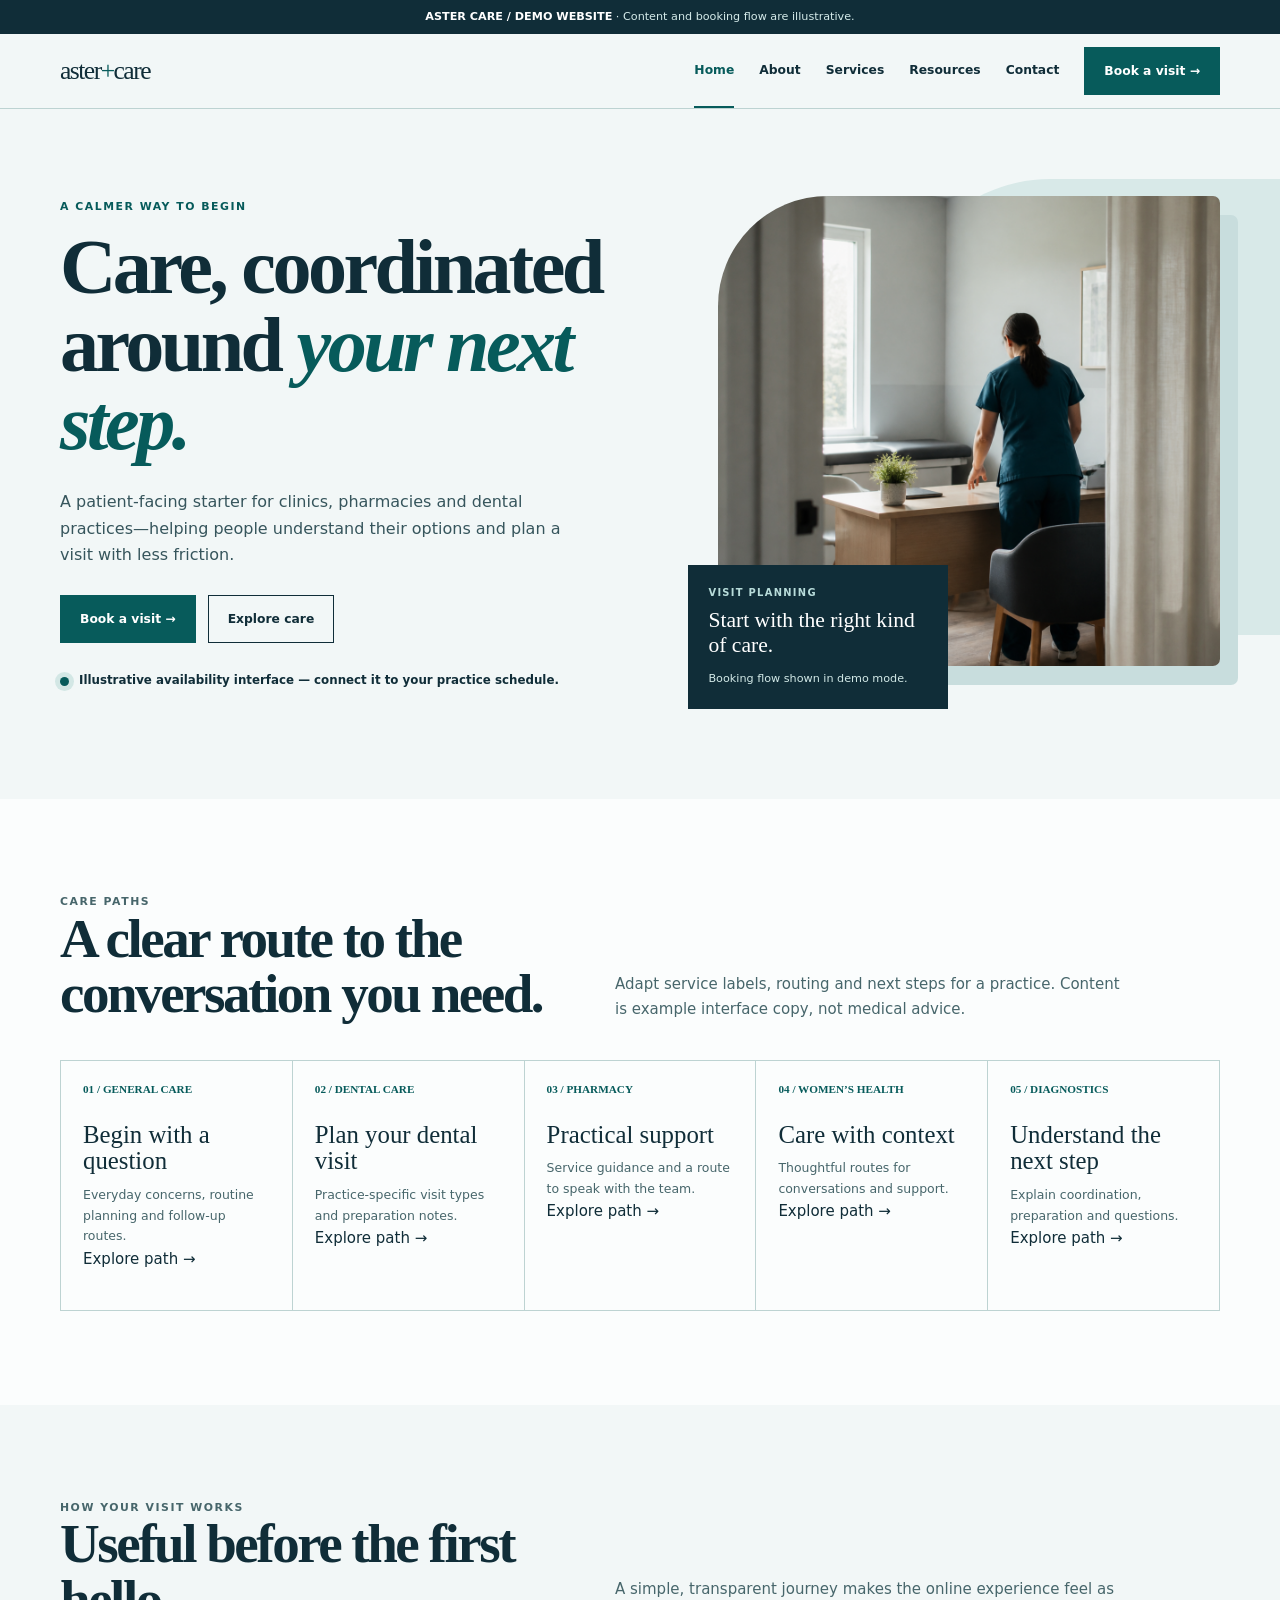
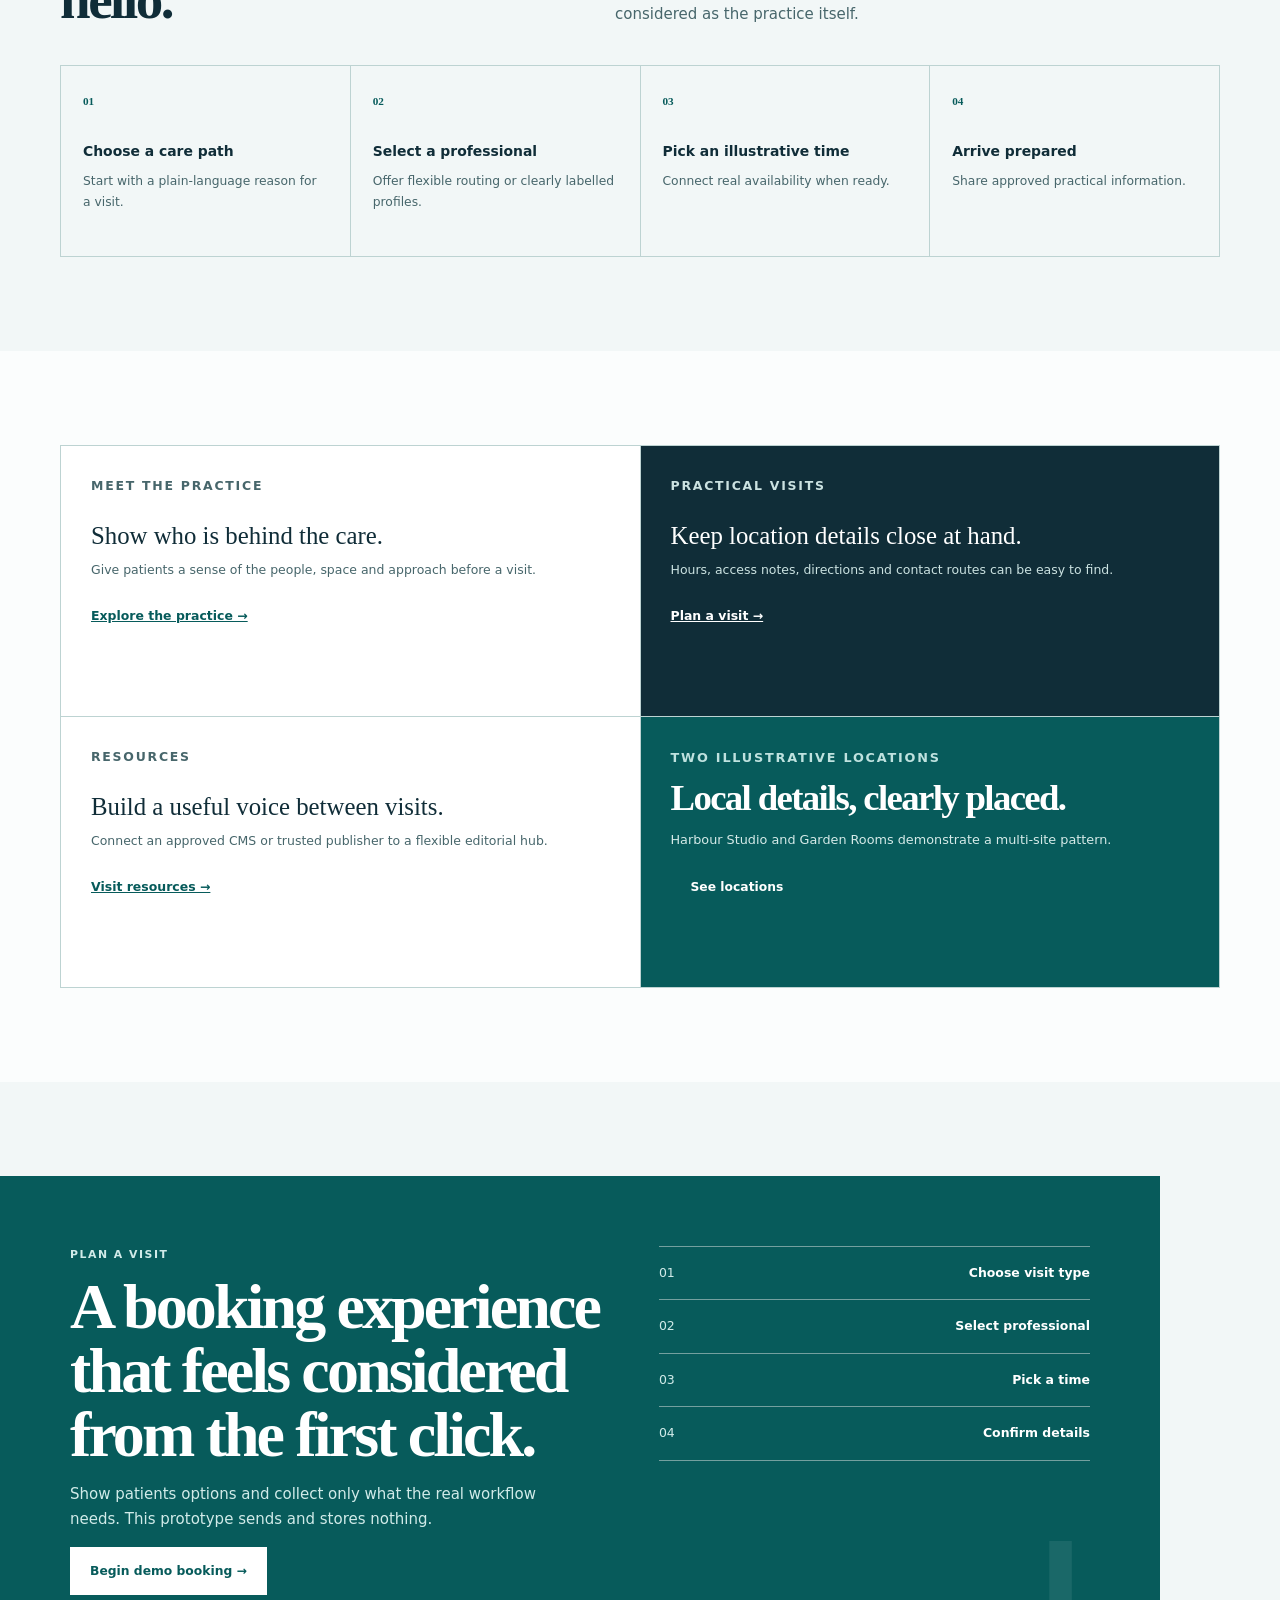
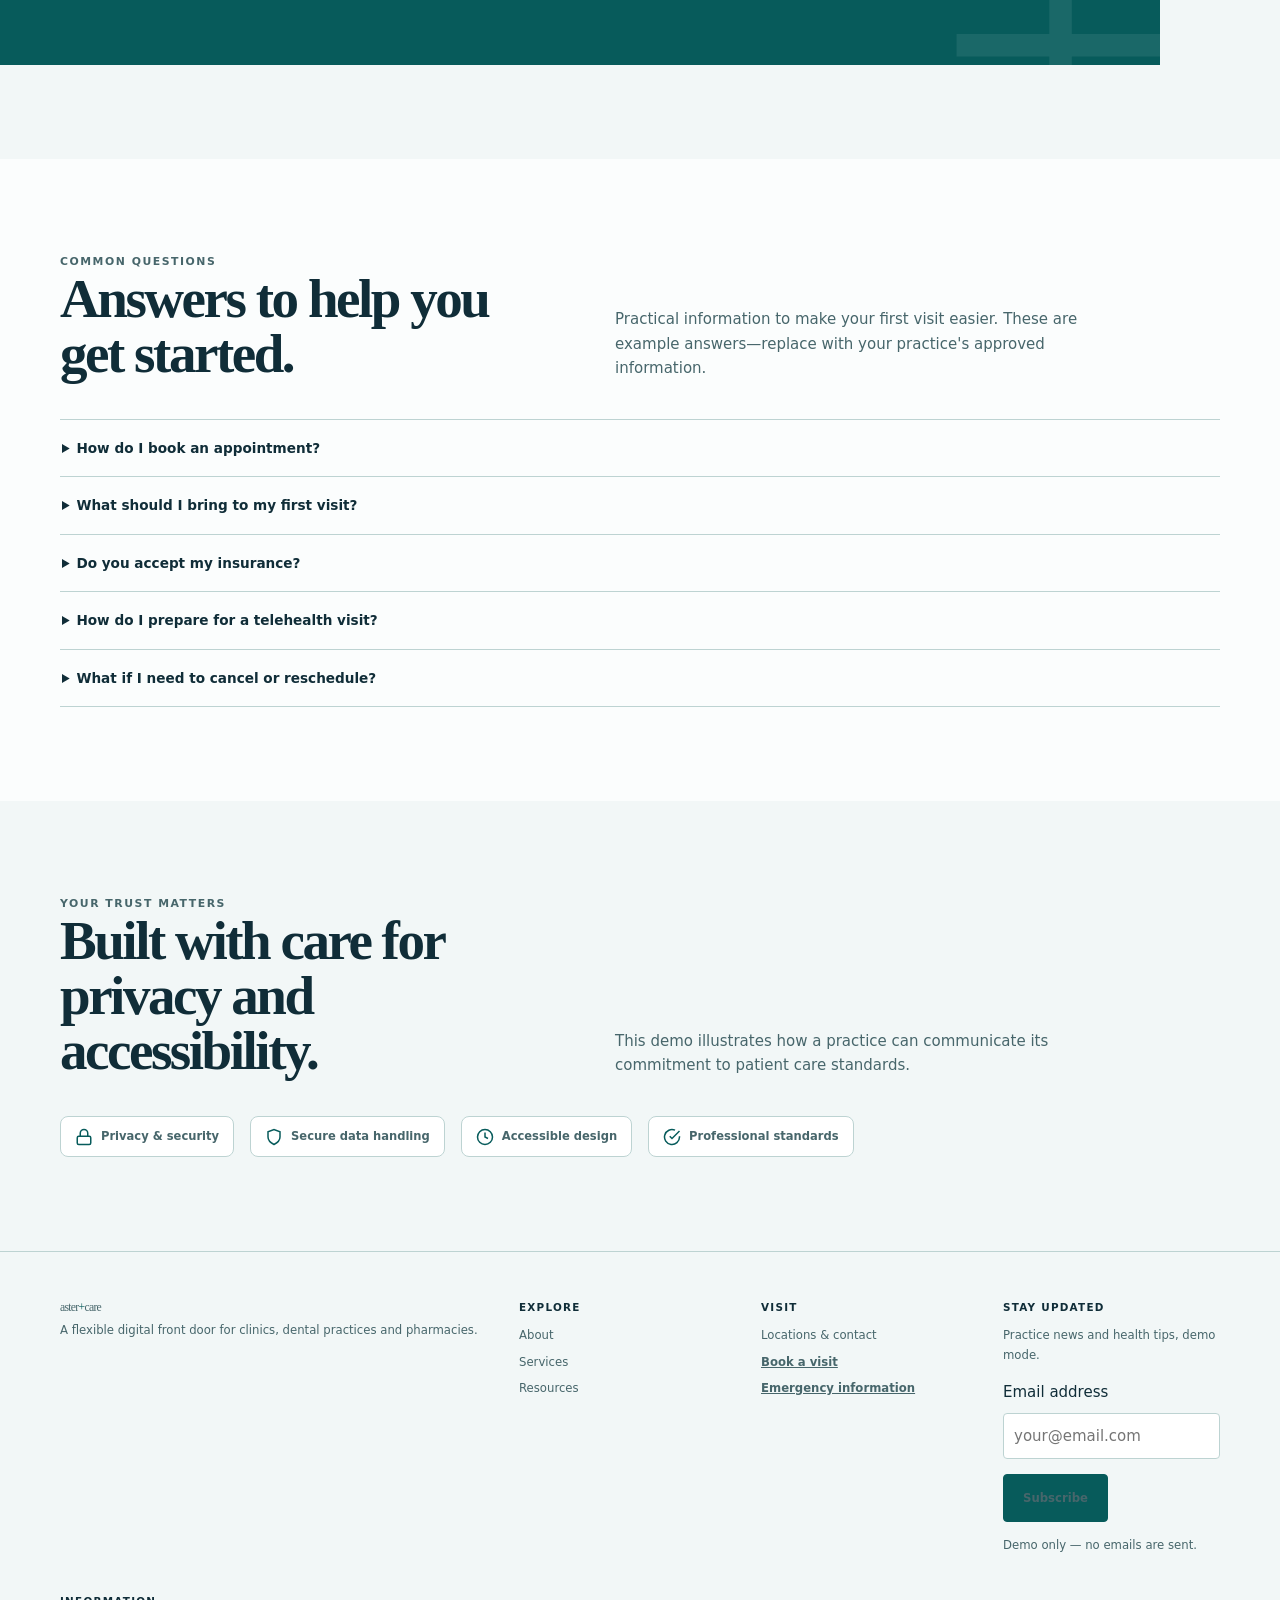
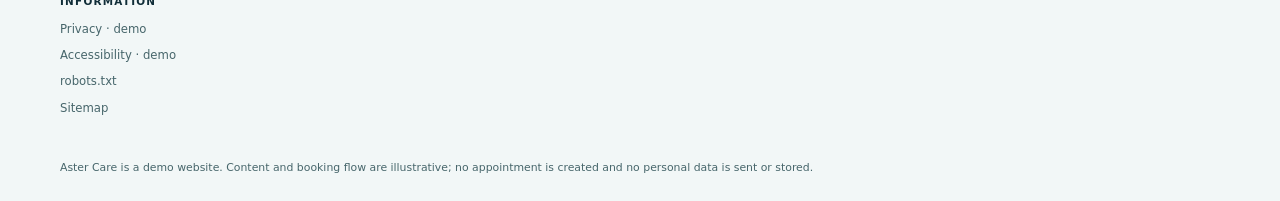
==== commit 272fde8e: "fix" ====
--- a/mockups/clinic_landing/index.html
+++ b/mockups/clinic_landing/index.html
@@ -1,7 +1,7 @@
-<!doctype html><html lang="en"><head><meta charset="utf-8"><meta name="viewport" content="width=device-width,initial-scale=1"><meta name="theme-color" content="#f2f7f7"><meta name="description" content="Aster Care illustrative patient-facing website demonstration."><link rel="canonical" href="https://astercare.example/"><link rel="icon" href="data:image/svg+xml,%3Csvg xmlns='http://www.w3.org/2000/svg' viewBox='0 0 64 64'%3E%3Crect width='64' height='64' rx='15' fill='%23075b5b'/%3E%3Cpath d='M32 15v34M15 32h34' stroke='white' stroke-width='6'/%3E%3C/svg%3E"><link rel="stylesheet" href="assets/site.css"><title>Aster Care — a considered digital front door</title></head><body><div class="demo-bar"><b>ASTER CARE / DEMO WEBSITE</b> · Content and booking flow are illustrative.</div><header><nav class="nav wrap" aria-label="Primary"><a class="brand" href="index.html">aster<i>+</i>care</a><div class="links" id="links"><a class="active" href="index.html">Home</a><a href="about.html">About</a><a href="services.html">Services</a><a href="resources.html">Resources</a><a href="contact.html">Contact</a><button class="btn openbook">Book a visit →</button></div><button class="menu" aria-controls="links" aria-expanded="false">Menu</button></nav></header><main><section class="hero"><div class="wrap hero-grid"><div class="reveal"><p class="ey">A calmer way to begin</p><h1 class="d">Care, coordinated around <em>your next step.</em></h1><p class="copy">A patient-facing starter for clinics, pharmacies and dental practices—helping people understand their options and plan a visit with less friction.</p><div class="actions"><button class="btn openbook">Book a visit →</button><a class="btn alt" href="services.html">Explore care</a></div><p class="status">Illustrative availability interface — connect it to your practice schedule.</p></div><div class="art reveal"><div class="photo"><img src="assets/clinic-room.png" alt="A calm, sunlit clinic consultation room"></div><div class="schedule"><span>Visit planning</span><strong>Start with the right kind of care.</strong><small>Booking flow shown in demo mode.</small></div></div></div></section><section class="soft"><div class="wrap"><div class="head reveal"><div><p class="ey">Care paths</p><h2 class="d">A clear route to the conversation you need.</h2></div><p>Adapt service labels, routing and next steps for a practice. Content is example interface copy, not medical advice.</p></div><div class="card-grid"><a class="care-card reveal" href="services.html#general"><span class="num">01 / GENERAL CARE</span><h3>Begin with a question</h3><p>Everyday concerns, routine planning and follow-up routes.</p><span>Explore path →</span></a><a class="care-card reveal" href="services.html#dental"><span class="num">02 / DENTAL CARE</span><h3>Plan your dental visit</h3><p>Practice-specific visit types and preparation notes.</p><span>Explore path →</span></a><a class="care-card reveal" href="services.html#pharmacy"><span class="num">03 / PHARMACY</span><h3>Practical support</h3><p>Service guidance and a route to speak with the team.</p><span>Explore path →</span></a><a class="care-card reveal" href="services.html#womens"><span class="num">04 / WOMEN’S HEALTH</span><h3>Care with context</h3><p>Thoughtful routes for conversations and support.</p><span>Explore path →</span></a><a class="care-card reveal" href="services.html#diagnostics"><span class="num">05 / DIAGNOSTICS</span><h3>Understand the next step</h3><p>Explain coordination, preparation and questions.</p><span>Explore path →</span></a></div></div></section><section><div class="wrap"><div class="head reveal"><div><p class="ey">How your visit works</p><h2 class="d">Useful before the first hello.</h2></div><p>A simple, transparent journey makes the online experience feel as considered as the practice itself.</p></div><div class="timeline"><div class="step reveal"><span class="num">01</span><b>Choose a care path</b><p>Start with a plain-language reason for a visit.</p></div><div class="step reveal"><span class="num">02</span><b>Select a professional</b><p>Offer flexible routing or clearly labelled profiles.</p></div><div class="step reveal"><span class="num">03</span><b>Pick an illustrative time</b><p>Connect real availability when ready.</p></div><div class="step reveal"><span class="num">04</span><b>Arrive prepared</b><p>Share approved practical information.</p></div></div></div></section><section class="soft"><div class="wrap preview"><article class="feature"><p class="ey">Meet the practice</p><h3>Show who is behind the care.</h3><p>Give patients a sense of the people, space and approach before a visit.</p><a class="link" href="about.html">Explore the practice →</a></article><article class="feature dark"><p class="ey">Practical visits</p><h3>Keep location details close at hand.</h3><p>Hours, access notes, directions and contact routes can be easy to find.</p><a class="link" style="color:white" href="contact.html">Plan a visit →</a></article><article class="feature"><p class="ey">Resources</p><h3>Build a useful voice between visits.</h3><p>Connect an approved CMS or trusted publisher to a flexible editorial hub.</p><a class="link" href="resources.html">Visit resources →</a></article><aside class="location-mini"><p class="ey">Two illustrative locations</p><h3 class="d" style="font-size:2.3rem;margin:0">Local details, clearly placed.</h3><p>Harbour Studio and Garden Rooms demonstrate a multi-site pattern.</p><a class="btn" href="contact.html">See locations</a></aside></div></section><section><div class="wrap band reveal"><div><p class="ey">Plan a visit</p><h2 class="d">A booking experience that feels considered from the first click.</h2><p>Show patients options and collect only what the real workflow needs. This prototype sends and stores nothing.</p><button class="btn openbook">Begin demo booking →</button></div><div class="band-list"><div><span>01</span><b>Choose visit type</b></div><div><span>02</span><b>Select professional</b></div><div><span>03</span><b>Pick a time</b></div><div><span>04</span><b>Confirm details</b></div></div></div></section>
+<!doctype html><html lang="en"><head><meta charset="utf-8"><meta name="viewport" content="width=device-width,initial-scale=1"><meta name="theme-color" content="#f2f7f7"><meta name="description" content="Aster Care illustrative patient-facing website demonstration."><link rel="icon" href="data:image/svg+xml,%3Csvg xmlns='http://www.w3.org/2000/svg' viewBox='0 0 64 64'%3E%3Crect width='64' height='64' rx='15' fill='%23075b5b'/%3E%3Cpath d='M32 15v34M15 32h34' stroke='white' stroke-width='6'/%3E%3C/svg%3E"><link rel="stylesheet" href="assets/site.css"><title>Aster Care — a considered digital front door</title><meta property="og:title" content="Aster Care — a considered digital front door"><meta property="og:description" content="Aster Care illustrative patient-facing website demonstration."><meta property="og:image" content="assets/clinic-room.png"><meta property="og:url" content="index.html"><meta name="twitter:card" content="summary_large_image"><meta name="twitter:title" content="Aster Care — a considered digital front door"><meta name="twitter:description" content="Aster Care illustrative patient-facing website demonstration."><meta name="twitter:image" content="assets/clinic-room.png"></head><body><div class="demo-bar"><b>ASTER CARE / DEMO WEBSITE</b> · Content and booking flow are illustrative.</div><header><nav class="nav wrap" aria-label="Primary"><a class="brand" href="index.html">aster<i>+</i>care</a><div class="links" id="links"><a class="active" href="index.html">Home</a><a href="about.html">About</a><a href="services.html">Services</a><a href="resources.html">Resources</a><a href="contact.html">Contact</a><button class="btn openbook">Book a visit →</button></div><button class="menu" aria-controls="links" aria-expanded="false">Menu</button></nav></header><main><section class="hero"><div class="wrap hero-grid"><div class="reveal"><p class="ey">A calmer way to begin</p><h1 class="d">Care, coordinated around <em>your next step.</em></h1><p class="copy">A patient-facing starter for clinics, pharmacies and dental practices—helping people understand their options and plan a visit with less friction.</p><div class="actions"><button class="btn openbook">Book a visit →</button><a class="btn alt" href="services.html">Explore care</a></div><p class="status">Illustrative availability interface — connect it to your practice schedule.</p></div><div class="art reveal"><div class="photo"><img src="assets/clinic-room.png" alt="A calm, sunlit clinic consultation room"></div><div class="schedule"><span>Visit planning</span><strong>Start with the right kind of care.</strong><small>Booking flow shown in demo mode.</small></div></div></div></section><section class="soft"><div class="wrap"><div class="head reveal"><div><p class="ey">Care paths</p><h2 class="d">A clear route to the conversation you need.</h2></div><p>Adapt service labels, routing and next steps for a practice. Content is example interface copy, not medical advice.</p></div><div class="card-grid"><a class="care-card reveal" href="services.html#general"><span class="num">01 / GENERAL CARE</span><h3>Begin with a question</h3><p>Everyday concerns, routine planning and follow-up routes.</p><span>Explore path →</span></a><a class="care-card reveal" href="services.html#dental"><span class="num">02 / DENTAL CARE</span><h3>Plan your dental visit</h3><p>Practice-specific visit types and preparation notes.</p><span>Explore path →</span></a><a class="care-card reveal" href="services.html#pharmacy"><span class="num">03 / PHARMACY</span><h3>Practical support</h3><p>Service guidance and a route to speak with the team.</p><span>Explore path →</span></a><a class="care-card reveal" href="services.html#womens"><span class="num">04 / WOMEN’S HEALTH</span><h3>Care with context</h3><p>Thoughtful routes for conversations and support.</p><span>Explore path →</span></a><a class="care-card reveal" href="services.html#diagnostics"><span class="num">05 / DIAGNOSTICS</span><h3>Understand the next step</h3><p>Explain coordination, preparation and questions.</p><span>Explore path →</span></a></div></div></section><section><div class="wrap"><div class="head reveal"><div><p class="ey">How your visit works</p><h2 class="d">Useful before the first hello.</h2></div><p>A simple, transparent journey makes the online experience feel as considered as the practice itself.</p></div><div class="timeline"><div class="step reveal"><span class="num">01</span><b>Choose a care path</b><p>Start with a plain-language reason for a visit.</p></div><div class="step reveal"><span class="num">02</span><b>Select a professional</b><p>Offer flexible routing or clearly labelled profiles.</p></div><div class="step reveal"><span class="num">03</span><b>Pick an illustrative time</b><p>Connect real availability when ready.</p></div><div class="step reveal"><span class="num">04</span><b>Arrive prepared</b><p>Share approved practical information.</p></div></div></div></section><section class="soft"><div class="wrap preview"><article class="feature"><p class="ey">Meet the practice</p><h3>Show who is behind the care.</h3><p>Give patients a sense of the people, space and approach before a visit.</p><a class="link" href="about.html">Explore the practice →</a></article><article class="feature dark"><p class="ey">Practical visits</p><h3>Keep location details close at hand.</h3><p>Hours, access notes, directions and contact routes can be easy to find.</p><a class="link" style="color:white" href="contact.html">Plan a visit →</a></article><article class="feature"><p class="ey">Resources</p><h3>Build a useful voice between visits.</h3><p>Connect an approved CMS or trusted publisher to a flexible editorial hub.</p><a class="link" href="resources.html">Visit resources →</a></article><aside class="location-mini"><p class="ey">Two illustrative locations</p><h3 class="d" style="font-size:2.3rem;margin:0">Local details, clearly placed.</h3><p>Harbour Studio and Garden Rooms demonstrate a multi-site pattern.</p><a class="btn" href="contact.html">See locations</a></aside></div></section><section><div class="wrap band reveal"><div><p class="ey">Plan a visit</p><h2 class="d">A booking experience that feels considered from the first click.</h2><p>Show patients options and collect only what the real workflow needs. This prototype sends and stores nothing.</p><button class="btn openbook">Begin demo booking →</button></div><div class="band-list"><div><span>01</span><b>Choose visit type</b></div><div><span>02</span><b>Select professional</b></div><div><span>03</span><b>Pick a time</b></div><div><span>04</span><b>Confirm details</b></div></div></div></section>
 <!-- FAQ Section -->
 <section class="soft"><div class="wrap"><div class="head reveal"><div><p class="ey">Common questions</p><h2 class="d">Answers to help you get started.</h2></div><p>Practical information to make your first visit easier. These are example answers—replace with your practice's approved information.</p></div><div class="faq home-faq reveal"><details><summary>How do I book an appointment?</summary><p>Use the "Book a visit" button to explore our demo booking flow. A real practice would connect this to their actual scheduling system, allowing patients to choose visit types, select a professional, and pick from available times.</p></details><details><summary>What should I bring to my first visit?</summary><p>Bring your insurance information if applicable, a list of current medications, any relevant medical records, and questions you'd like to discuss. The practice will confirm specific requirements when you book.</p></details><details><summary>Do you accept my insurance?</summary><p>Insurance acceptance varies by practice and plan. Contact the practice directly to confirm they accept your specific insurance before booking. The contact details can be found on the Contact page.</p></details><details><summary>How do I prepare for a telehealth visit?</summary><p>Find a quiet, private space with good internet connection. Have your device charged, your camera working, and any questions written down. Test your audio and video before the appointment starts.</p></details><details><summary>What if I need to cancel or reschedule?</summary><p>Contact the practice as soon as possible. Most practices appreciate at least 24 hours notice when possible. Specific cancellation policies vary, so check with your practice for their guidelines.</p></details></div></div></section>
 
 <!-- Trust Indicators Section -->
 <section><div class="wrap"><div class="head reveal"><div><p class="ey">Your trust matters</p><h2 class="d">Built with care for privacy and accessibility.</h2></div><p>This demo illustrates how a practice can communicate its commitment to patient care standards.</p></div><div class="trust-badges reveal"><div class="trust-badge"><svg viewBox="0 0 24 24" fill="none" stroke="currentColor" stroke-width="2"><rect x="3" y="11" width="18" height="11" rx="2" ry="2"/><path d="M7 11V7a5 5 0 0 1 10 0v4"/></svg><span>Privacy & security</span></div><div class="trust-badge"><svg viewBox="0 0 24 24" fill="none" stroke="currentColor" stroke-width="2"><path d="M12 22s8-4 8-10V5l-8-3-8 3v7c0 6 8 10 8 10z"/></svg><span>Secure data handling</span></div><div class="trust-badge"><svg viewBox="0 0 24 24" fill="none" stroke="currentColor" stroke-width="2"><circle cx="12" cy="12" r="10"/><path d="M12 6v6l4 2"/></svg><span>Accessible design</span></div><div class="trust-badge"><svg viewBox="0 0 24 24" fill="none" stroke="currentColor" stroke-width="2"><path d="M22 11.08V12a10 10 0 1 1-5.93-9.14"/><polyline points="22 4 12 14.01 9 11.01"/></svg><span>Professional standards</span></div></div></div></section>
-</main><footer><div class="wrap"><div class="foot"><div><a class="brand" href="index.html">aster<i>+</i>care</a><p>A flexible digital front door for clinics, dental practices and pharmacies.</p></div><div><h3>Explore</h3><a href="about.html">About the practice</a><a href="services.html">Care services</a><a href="resources.html">Resources</a></div><div><h3>Visit</h3><a href="contact.html">Locations & contact</a><button class="link openbook">Book a visit</button><button class="link emergency">Emergency information</button></div><div><h3>Stay updated</h3><p>Practice news and health tips, demo mode.</p><form class="newsletter-form" id="newsletter-form"><input type="email" placeholder="your@email.com" required><button class="btn" type="submit">Subscribe</button></form><p class="newsletter-note">Demo only — no emails are sent.</p></div><div><h3>Information</h3><a href="#">Privacy · demo</a><a href="#">Accessibility · demo</a><a href="robots.txt">robots.txt</a><a href="sitemap.xml">Sitemap</a></div></div><p class="copyright">Aster Care is a demo website. Content and booking flow are illustrative; no appointment is created and no personal data is sent or stored.</p></div></footer><script src="assets/site.js"></script></body></html>
+</main><footer><div class="wrap"><div class="foot"><div><a class="brand" href="index.html">aster<i>+</i>care</a><p>A flexible digital front door for clinics, dental practices and pharmacies.</p></div><div><h3>Explore</h3><a href="about.html">About</a><a href="services.html">Services</a><a href="resources.html">Resources</a></div><div><h3>Visit</h3><a href="contact.html">Locations &amp; contact</a><button class="link openbook">Book a visit</button><button class="link emergency">Emergency information</button></div><div><h3>Stay updated</h3><p>Practice news and health tips, demo mode.</p><form class="newsletter-form" id="newsletter-form"><label for="newsletter-email">Email address</label><input id="newsletter-email" name="newsletter_email" type="email" autocomplete="email" placeholder="your@email.com" required><button class="btn" type="submit">Subscribe</button></form><p id="newsletter-msg" class="newsletter-note" aria-live="polite">Demo only — no emails are sent.</p></div><div><h3>Information</h3><a href="privacy.html">Privacy · demo</a><a href="accessibility.html">Accessibility · demo</a><a href="robots.txt">robots.txt</a><a href="sitemap.xml">Sitemap</a></div></div><p class="copyright">Aster Care is a demo website. Content and booking flow are illustrative; no appointment is created and no personal data is sent or stored.</p></div></footer><script src="assets/site.js"></script></body></html>
--- a/mockups/clinic_landing/assets/site.css
+++ b/mockups/clinic_landing/assets/site.css
@@ -1,6 +1,7 @@
 :root{--paper:#f2f7f7;--white:#fff;--ink:#102d38;--teal:#075b5b;--mist:#d8e9e8;--line:#bdd3d2;--muted:#47666b;--sand:#d58b3c}
 *{box-sizing:border-box}
 html{scroll-behavior:smooth}
+body.modal-open{overflow:hidden}
 body{margin:0;background:var(--paper);color:var(--ink);font:15px/1.65 Manrope,system-ui,sans-serif}
 body:before{content:"";position:fixed;inset:0;z-index:-1;opacity:.12;pointer-events:none;background-image:radial-gradient(#17454b .55px,transparent .6px);background-size:8px 8px}
 
@@ -8,8 +9,8 @@
 .scroll-progress{position:fixed;top:0;left:0;height:3px;background:var(--teal);z-index:100;transition:width .1s linear;width:0%}
 
 /* Scroll reveal animations */
-.reveal{opacity:0;transform:translateY(30px);transition:opacity .6s ease-out,transform .6s ease-out}
-.reveal.visible{opacity:1;transform:translateY(0)}
+.reveal{opacity:1;transform:none;transition:transform .35s ease-out}
+.reveal.visible{opacity:1;transform:none}
 
 a{color:inherit;text-decoration:none}
 button,input,select,textarea{font:inherit}
@@ -247,9 +248,9 @@
 .close{border:0;background:none;color:var(--ink);font-size:1.4rem;cursor:pointer;transition:transform .2s}
 .close:hover{transform:scale(1.1)}
 .booknote{font-size:.7rem;color:var(--muted);margin:15px 0}
-.progress{display:flex;gap:5px;margin:23px 0}
-.progress span{height:4px;flex:1;background:#cbdedd;border-radius:2px;transition:background .3s}
-.progress span.on{background:var(--teal)}
+.progress{display:flex;gap:5px;margin:23px 0;padding:0;list-style:none}
+.progress li{height:4px;flex:1;background:#cbdedd;font-size:0;transition:background .3s}
+.progress li.on{background:var(--teal)}
 
 /* Step transition animations for modal */
 @keyframes fadeSlideIn{from{opacity:0;transform:translateX(20px)}to{opacity:1;transform:translateX(0)}}
@@ -261,6 +262,8 @@
 .choice:hover{border-color:var(--teal)}
 .choice small{display:block;font-weight:400;color:var(--muted);margin-top:4px}
 .choice.selected{border:2px solid var(--teal);color:var(--teal);background:#edf7f6}
+.choice[aria-pressed="true"]{border:2px solid var(--teal);color:var(--teal);background:#edf7f6}
+.field-error{min-height:1.1em;margin:3px 0 0;color:#9a3e18;font-size:.7rem;font-weight:600}
 
 .modalactions{display:flex;justify-content:space-between;align-items:center;margin-top:25px}
 .modalactions .btn:disabled{opacity:.45;cursor:not-allowed}
@@ -339,4 +342,4 @@
 .status:before{animation:none}
 .pane.active{animation:none}
 .confirmation strong{animation:none}
-}+}
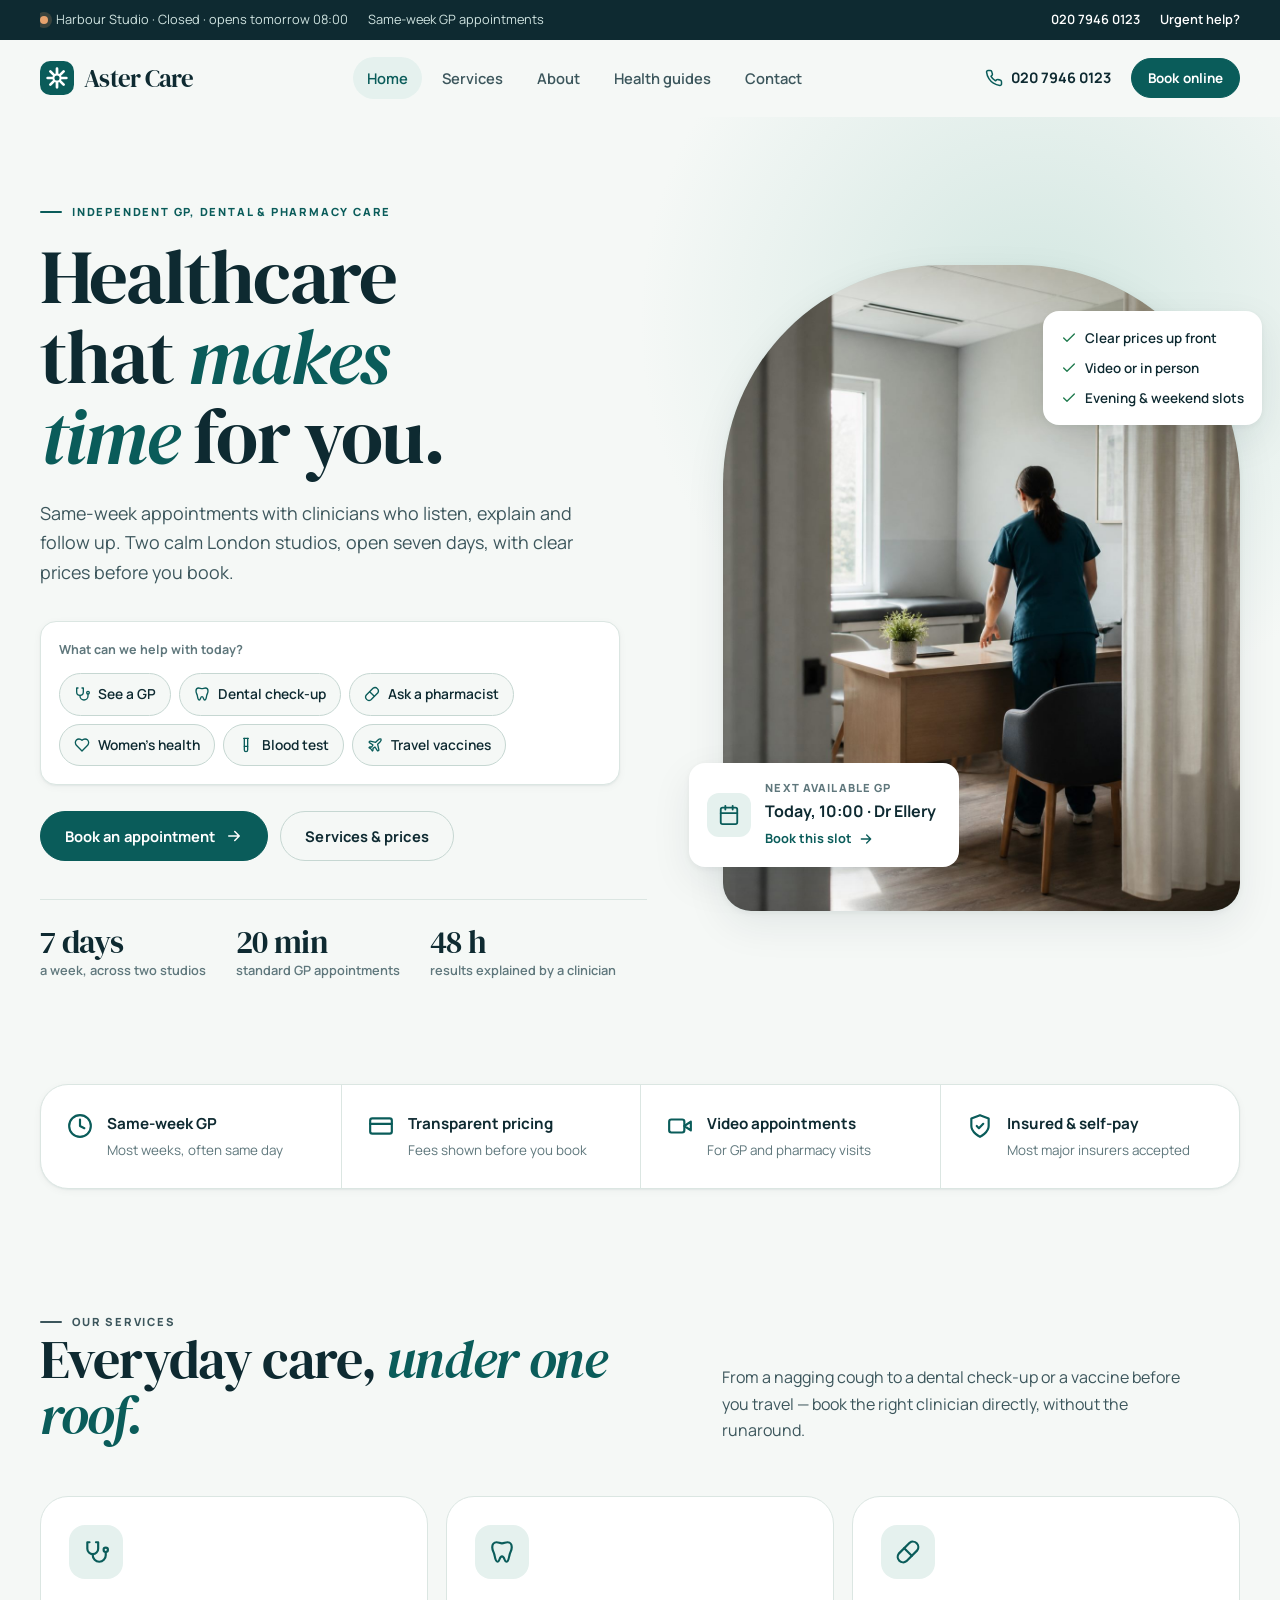
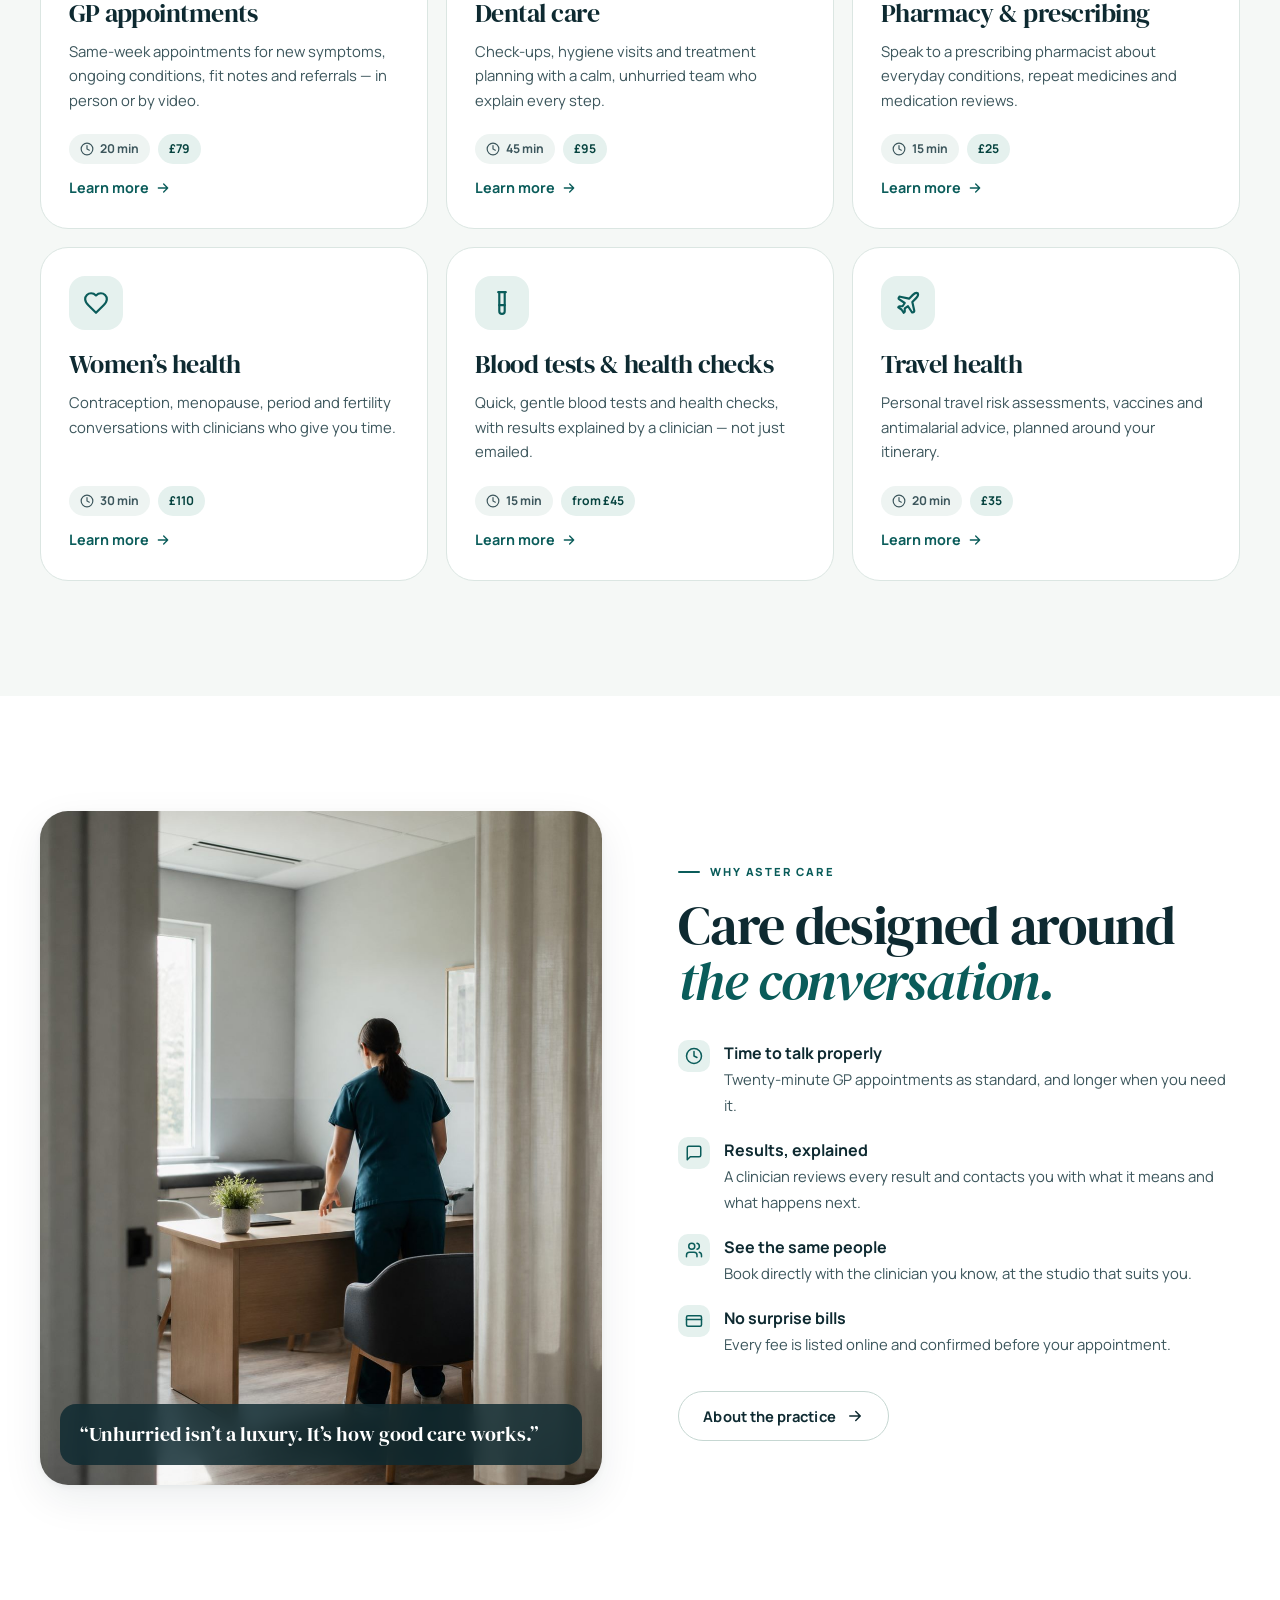
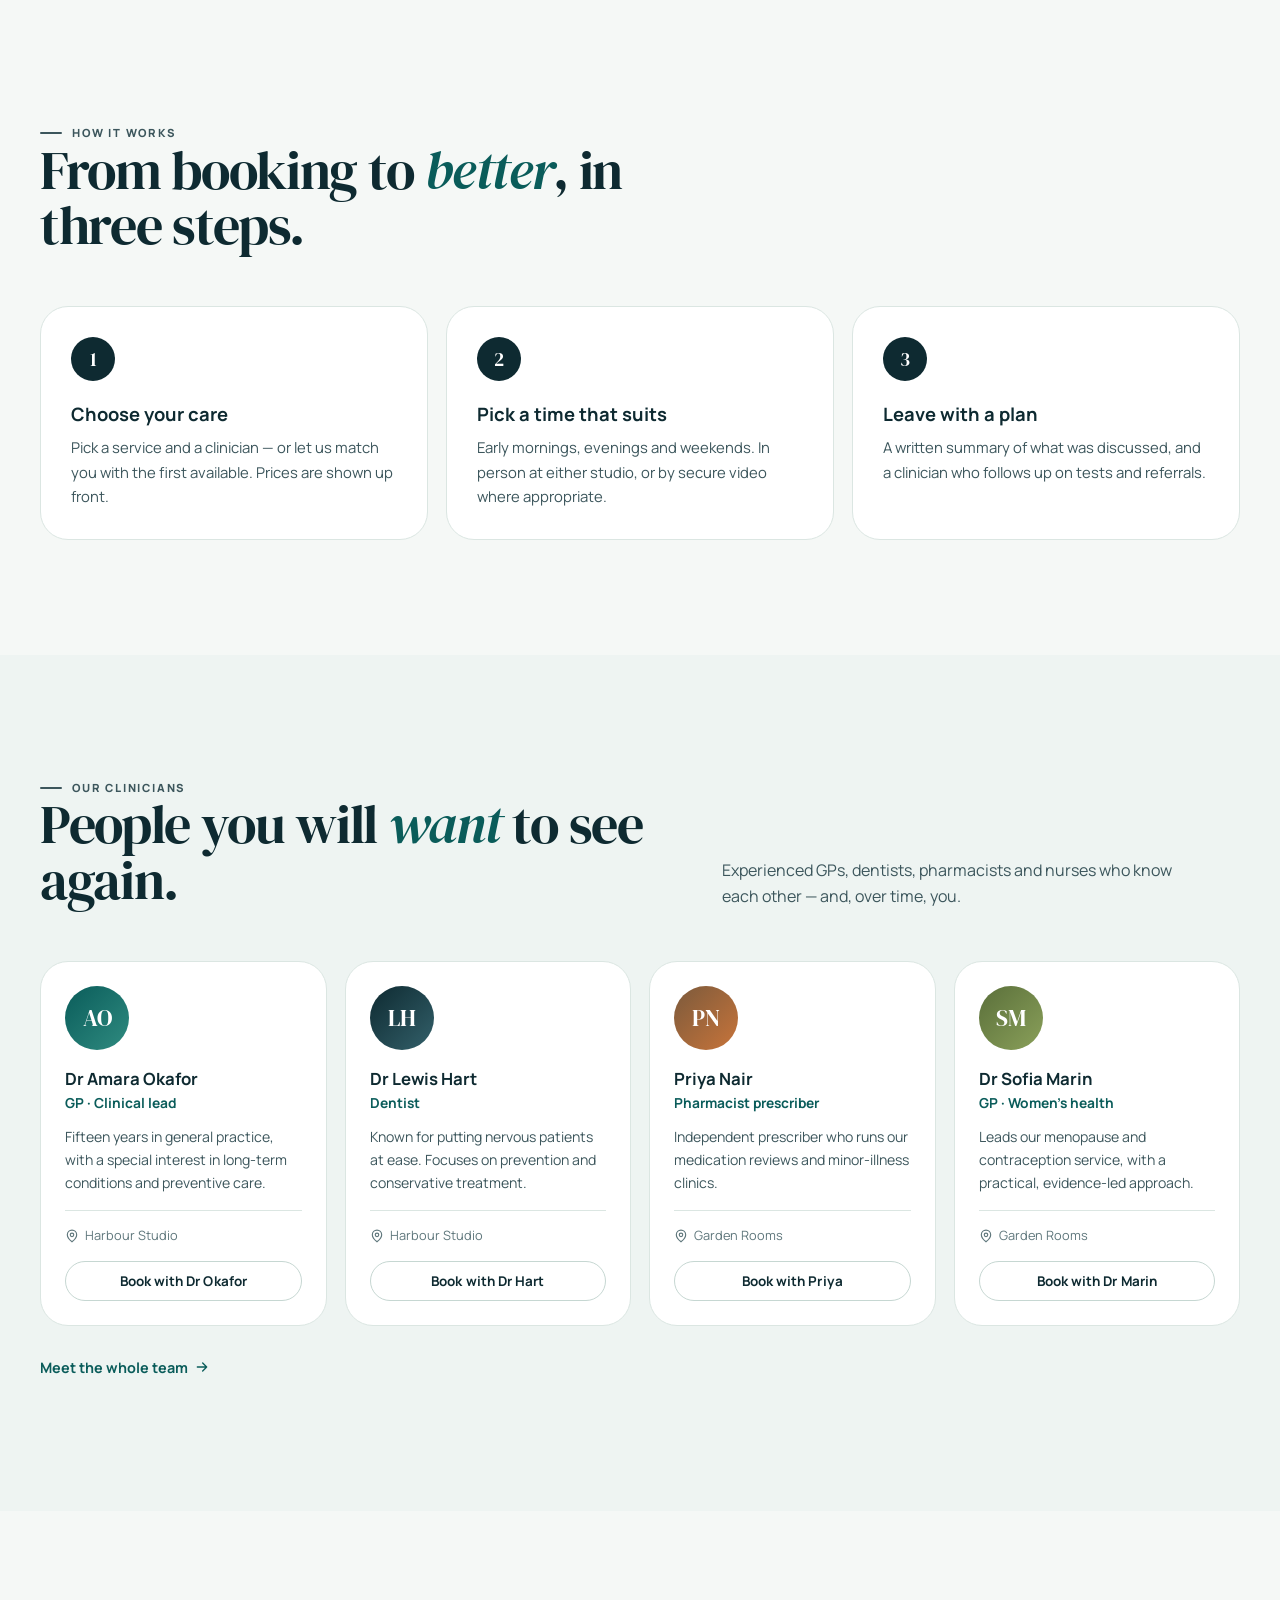
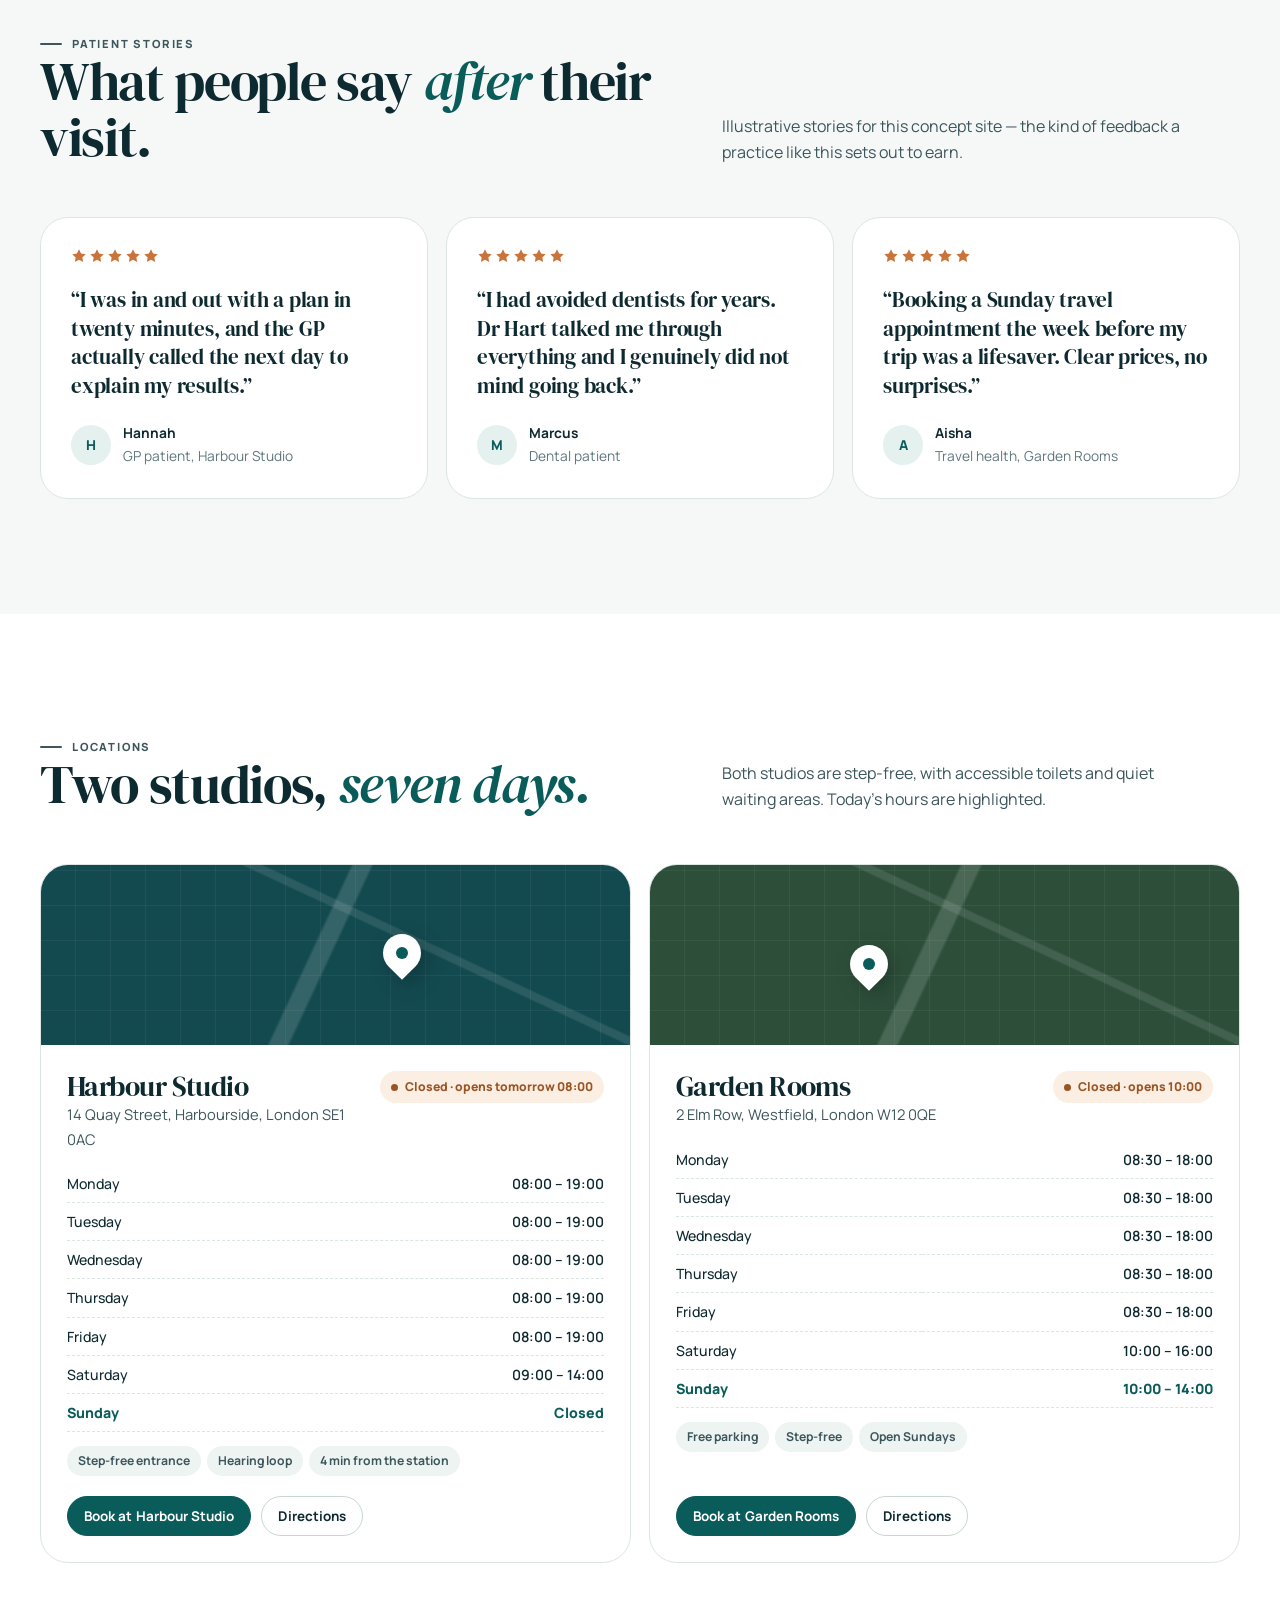
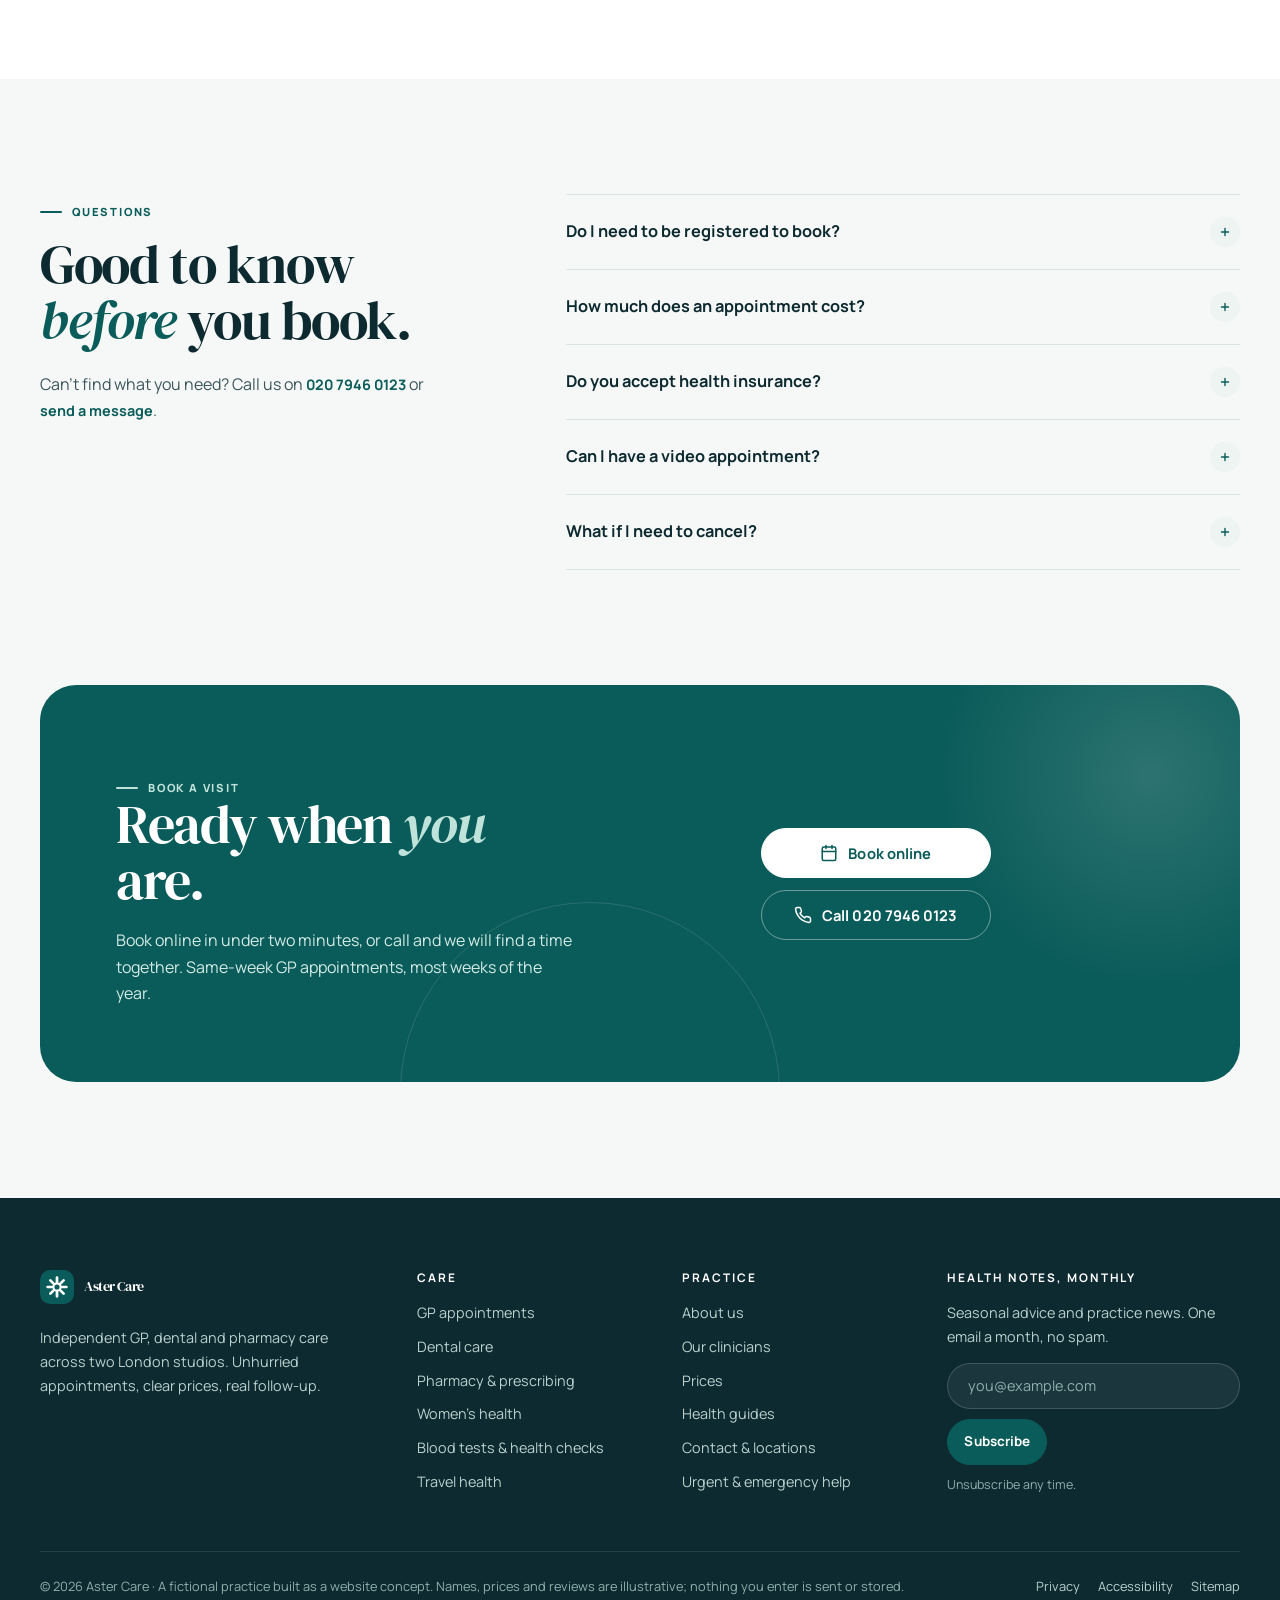
==== commit 5f1d7777: "Redesign Aster Care concept site with working booking flow - New design system, rewritten copy and f" ====
--- a/mockups/clinic_landing/index.html
+++ b/mockups/clinic_landing/index.html
@@ -1,7 +1,126 @@
-<!doctype html><html lang="en"><head><meta charset="utf-8"><meta name="viewport" content="width=device-width,initial-scale=1"><meta name="theme-color" content="#f2f7f7"><meta name="description" content="Aster Care illustrative patient-facing website demonstration."><link rel="icon" href="data:image/svg+xml,%3Csvg xmlns='http://www.w3.org/2000/svg' viewBox='0 0 64 64'%3E%3Crect width='64' height='64' rx='15' fill='%23075b5b'/%3E%3Cpath d='M32 15v34M15 32h34' stroke='white' stroke-width='6'/%3E%3C/svg%3E"><link rel="stylesheet" href="assets/site.css"><title>Aster Care — a considered digital front door</title><meta property="og:title" content="Aster Care — a considered digital front door"><meta property="og:description" content="Aster Care illustrative patient-facing website demonstration."><meta property="og:image" content="assets/clinic-room.png"><meta property="og:url" content="index.html"><meta name="twitter:card" content="summary_large_image"><meta name="twitter:title" content="Aster Care — a considered digital front door"><meta name="twitter:description" content="Aster Care illustrative patient-facing website demonstration."><meta name="twitter:image" content="assets/clinic-room.png"></head><body><div class="demo-bar"><b>ASTER CARE / DEMO WEBSITE</b> · Content and booking flow are illustrative.</div><header><nav class="nav wrap" aria-label="Primary"><a class="brand" href="index.html">aster<i>+</i>care</a><div class="links" id="links"><a class="active" href="index.html">Home</a><a href="about.html">About</a><a href="services.html">Services</a><a href="resources.html">Resources</a><a href="contact.html">Contact</a><button class="btn openbook">Book a visit →</button></div><button class="menu" aria-controls="links" aria-expanded="false">Menu</button></nav></header><main><section class="hero"><div class="wrap hero-grid"><div class="reveal"><p class="ey">A calmer way to begin</p><h1 class="d">Care, coordinated around <em>your next step.</em></h1><p class="copy">A patient-facing starter for clinics, pharmacies and dental practices—helping people understand their options and plan a visit with less friction.</p><div class="actions"><button class="btn openbook">Book a visit →</button><a class="btn alt" href="services.html">Explore care</a></div><p class="status">Illustrative availability interface — connect it to your practice schedule.</p></div><div class="art reveal"><div class="photo"><img src="assets/clinic-room.png" alt="A calm, sunlit clinic consultation room"></div><div class="schedule"><span>Visit planning</span><strong>Start with the right kind of care.</strong><small>Booking flow shown in demo mode.</small></div></div></div></section><section class="soft"><div class="wrap"><div class="head reveal"><div><p class="ey">Care paths</p><h2 class="d">A clear route to the conversation you need.</h2></div><p>Adapt service labels, routing and next steps for a practice. Content is example interface copy, not medical advice.</p></div><div class="card-grid"><a class="care-card reveal" href="services.html#general"><span class="num">01 / GENERAL CARE</span><h3>Begin with a question</h3><p>Everyday concerns, routine planning and follow-up routes.</p><span>Explore path →</span></a><a class="care-card reveal" href="services.html#dental"><span class="num">02 / DENTAL CARE</span><h3>Plan your dental visit</h3><p>Practice-specific visit types and preparation notes.</p><span>Explore path →</span></a><a class="care-card reveal" href="services.html#pharmacy"><span class="num">03 / PHARMACY</span><h3>Practical support</h3><p>Service guidance and a route to speak with the team.</p><span>Explore path →</span></a><a class="care-card reveal" href="services.html#womens"><span class="num">04 / WOMEN’S HEALTH</span><h3>Care with context</h3><p>Thoughtful routes for conversations and support.</p><span>Explore path →</span></a><a class="care-card reveal" href="services.html#diagnostics"><span class="num">05 / DIAGNOSTICS</span><h3>Understand the next step</h3><p>Explain coordination, preparation and questions.</p><span>Explore path →</span></a></div></div></section><section><div class="wrap"><div class="head reveal"><div><p class="ey">How your visit works</p><h2 class="d">Useful before the first hello.</h2></div><p>A simple, transparent journey makes the online experience feel as considered as the practice itself.</p></div><div class="timeline"><div class="step reveal"><span class="num">01</span><b>Choose a care path</b><p>Start with a plain-language reason for a visit.</p></div><div class="step reveal"><span class="num">02</span><b>Select a professional</b><p>Offer flexible routing or clearly labelled profiles.</p></div><div class="step reveal"><span class="num">03</span><b>Pick an illustrative time</b><p>Connect real availability when ready.</p></div><div class="step reveal"><span class="num">04</span><b>Arrive prepared</b><p>Share approved practical information.</p></div></div></div></section><section class="soft"><div class="wrap preview"><article class="feature"><p class="ey">Meet the practice</p><h3>Show who is behind the care.</h3><p>Give patients a sense of the people, space and approach before a visit.</p><a class="link" href="about.html">Explore the practice →</a></article><article class="feature dark"><p class="ey">Practical visits</p><h3>Keep location details close at hand.</h3><p>Hours, access notes, directions and contact routes can be easy to find.</p><a class="link" style="color:white" href="contact.html">Plan a visit →</a></article><article class="feature"><p class="ey">Resources</p><h3>Build a useful voice between visits.</h3><p>Connect an approved CMS or trusted publisher to a flexible editorial hub.</p><a class="link" href="resources.html">Visit resources →</a></article><aside class="location-mini"><p class="ey">Two illustrative locations</p><h3 class="d" style="font-size:2.3rem;margin:0">Local details, clearly placed.</h3><p>Harbour Studio and Garden Rooms demonstrate a multi-site pattern.</p><a class="btn" href="contact.html">See locations</a></aside></div></section><section><div class="wrap band reveal"><div><p class="ey">Plan a visit</p><h2 class="d">A booking experience that feels considered from the first click.</h2><p>Show patients options and collect only what the real workflow needs. This prototype sends and stores nothing.</p><button class="btn openbook">Begin demo booking →</button></div><div class="band-list"><div><span>01</span><b>Choose visit type</b></div><div><span>02</span><b>Select professional</b></div><div><span>03</span><b>Pick a time</b></div><div><span>04</span><b>Confirm details</b></div></div></div></section>
-<!-- FAQ Section -->
-<section class="soft"><div class="wrap"><div class="head reveal"><div><p class="ey">Common questions</p><h2 class="d">Answers to help you get started.</h2></div><p>Practical information to make your first visit easier. These are example answers—replace with your practice's approved information.</p></div><div class="faq home-faq reveal"><details><summary>How do I book an appointment?</summary><p>Use the "Book a visit" button to explore our demo booking flow. A real practice would connect this to their actual scheduling system, allowing patients to choose visit types, select a professional, and pick from available times.</p></details><details><summary>What should I bring to my first visit?</summary><p>Bring your insurance information if applicable, a list of current medications, any relevant medical records, and questions you'd like to discuss. The practice will confirm specific requirements when you book.</p></details><details><summary>Do you accept my insurance?</summary><p>Insurance acceptance varies by practice and plan. Contact the practice directly to confirm they accept your specific insurance before booking. The contact details can be found on the Contact page.</p></details><details><summary>How do I prepare for a telehealth visit?</summary><p>Find a quiet, private space with good internet connection. Have your device charged, your camera working, and any questions written down. Test your audio and video before the appointment starts.</p></details><details><summary>What if I need to cancel or reschedule?</summary><p>Contact the practice as soon as possible. Most practices appreciate at least 24 hours notice when possible. Specific cancellation policies vary, so check with your practice for their guidelines.</p></details></div></div></section>
+<!doctype html>
+<html lang="en-GB">
+<head>
+<meta charset="utf-8">
+<meta name="viewport" content="width=device-width,initial-scale=1,viewport-fit=cover">
+<title>Aster Care — GP, dental & pharmacy care in London</title>
+<meta name="description" content="Same-week GP appointments, dental care, prescribing pharmacists and travel health across two London studios. Book online in under two minutes.">
+<meta name="theme-color" content="#0e2a31">
+<link rel="canonical" href="https://pharma-clinic-web-demo.vercel.app/">
+<link rel="icon" href="data:image/svg+xml,%3Csvg%20xmlns%3D%22http%3A%2F%2Fwww.w3.org%2F2000%2Fsvg%22%20viewBox%3D%220%200%2040%2040%22%3E%3Crect%20width%3D%2240%22%20height%3D%2240%22%20rx%3D%2212%22%20fill%3D%22%230a5c5a%22%2F%3E%3Cpath%20d%3D%22M20%209v22M9%2020h22M12.2%2012.2l15.6%2015.6M27.8%2012.2%2012.2%2027.8%22%20stroke%3D%22%23fff%22%20stroke-width%3D%223.2%22%20stroke-linecap%3D%22round%22%2F%3E%3Ccircle%20cx%3D%2220%22%20cy%3D%2220%22%20r%3D%224.2%22%20fill%3D%22%230a5c5a%22%20stroke%3D%22%23fff%22%20stroke-width%3D%222.4%22%2F%3E%3C%2Fsvg%3E">
+<link rel="preconnect" href="https://fonts.googleapis.com">
+<link rel="preconnect" href="https://fonts.gstatic.com" crossorigin>
+<link rel="stylesheet" href="https://fonts.googleapis.com/css2?family=DM+Serif+Display:ital@0;1&family=Manrope:wght@400;500;600;700;800&display=swap">
+<link rel="stylesheet" href="assets/site.css">
+<meta property="og:type" content="website">
+<meta property="og:site_name" content="Aster Care">
+<meta property="og:title" content="Aster Care — GP, dental & pharmacy care in London">
+<meta property="og:description" content="Same-week GP appointments, dental care, prescribing pharmacists and travel health across two London studios. Book online in under two minutes.">
+<meta property="og:url" content="https://pharma-clinic-web-demo.vercel.app/">
+<meta property="og:image" content="https://pharma-clinic-web-demo.vercel.app/assets/clinic-room.jpg">
+<meta name="twitter:card" content="summary_large_image">
+<script>document.documentElement.classList.add('js')</script>
+<script type="application/ld+json">{"@context":"https://schema.org","@type":"MedicalClinic","name":"Aster Care","url":"https://pharma-clinic-web-demo.vercel.app","telephone":"020 7946 0123","image":"https://pharma-clinic-web-demo.vercel.app/assets/clinic-room.jpg","address":{"@type":"PostalAddress","streetAddress":"14 Quay Street","addressLocality":"London","postalCode":"SE1 0AC","addressCountry":"GB"},"medicalSpecialty":["PrimaryCare","Dentistry","Pharmacy"]}</script>
+</head>
+<body>
+<a class="skip" href="#main">Skip to content</a>
+<div class="topbar"><div class="wrap">
+<div class="topbar-left"><span class="status-dot" data-status="harbour">Harbour Studio</span><span class="hide-sm">Same-week GP appointments</span></div>
+<div class="topbar-right"><a class="hide-sm" href="tel:+442079460123">020 7946 0123</a><button type="button" data-emergency>Urgent help?</button></div>
+</div></div>
+<header class="site-header"><nav class="nav wrap" aria-label="Main">
+<a class="brand" href="index.html" aria-label="Aster Care home"><svg class="brand-mark" viewBox="0 0 40 40" aria-hidden="true"><rect width="40" height="40" rx="12" fill="#0a5c5a"/><path d="M20 9v22M9 20h22M12.2 12.2l15.6 15.6M27.8 12.2 12.2 27.8" stroke="#fff" stroke-width="3.2" stroke-linecap="round"/><circle cx="20" cy="20" r="4.2" fill="#0a5c5a" stroke="#fff" stroke-width="2.4"/></svg><span>Aster Care</span></a>
+<div class="nav-links" id="nav-links"><a href="index.html" aria-current="page">Home</a><a href="services.html">Services</a><a href="about.html">About</a><a href="resources.html">Health guides</a><a href="contact.html">Contact</a></div>
+<div class="nav-cta"><a class="nav-phone" href="tel:+442079460123"><svg viewBox="0 0 24 24" fill="none" stroke="currentColor" stroke-width="2" stroke-linecap="round" stroke-linejoin="round" aria-hidden="true"><path d="M22 16.9v3a2 2 0 0 1-2.2 2 19.8 19.8 0 0 1-8.6-3.1 19.5 19.5 0 0 1-6-6A19.8 19.8 0 0 1 2.1 4.2 2 2 0 0 1 4.1 2h3a2 2 0 0 1 2 1.7c.1.9.4 1.8.7 2.7a2 2 0 0 1-.5 2.1L8 9.8a16 16 0 0 0 6 6l1.3-1.3a2 2 0 0 1 2.1-.4c.9.3 1.8.6 2.7.7a2 2 0 0 1 1.7 2z"/></svg>020 7946 0123</a><button class="btn sm" type="button" data-book>Book online</button><button class="menu-toggle" type="button" aria-controls="nav-links" aria-expanded="false" aria-label="Open menu"><span></span></button></div>
+</nav></header>
+<main id="main">
+<section class="hero"><div class="wrap hero-grid">
+<div class="reveal">
+<p class="eyebrow">Independent GP, dental &amp; pharmacy care</p>
+<h1>Healthcare that <em>makes time</em> for you.</h1>
+<p class="lead">Same-week appointments with clinicians who listen, explain and follow up. Two calm London studios, open seven days, with clear prices before you book.</p>
+<div class="quick"><p class="quick-label">What can we help with today?</p><div class="chips"><button class="chip" type="button" data-book data-service="general"><svg viewBox="0 0 24 24" fill="none" stroke="currentColor" stroke-width="2" stroke-linecap="round" stroke-linejoin="round" aria-hidden="true"><path d="M6 3H4v6a5 5 0 0 0 10 0V3h-2"/><path d="M9 14v1a6 6 0 0 0 12 0v-3"/><circle cx="21" cy="10" r="2"/></svg>See a GP</button><button class="chip" type="button" data-book data-service="dental"><svg viewBox="0 0 24 24" fill="none" stroke="currentColor" stroke-width="2" stroke-linecap="round" stroke-linejoin="round" aria-hidden="true"><path d="M7 3C4.5 3 3 5 3 7.5c0 3 1.5 4.5 2 7 .5 2.5 1 6.5 3 6.5s1.5-5 4-5 2 5 4 5 2.5-4 3-6.5 2-4 2-7C21 5 19.5 3 17 3c-2 0-3 1-5 1S9 3 7 3z"/></svg>Dental check-up</button><button class="chip" type="button" data-book data-service="pharmacy"><svg viewBox="0 0 24 24" fill="none" stroke="currentColor" stroke-width="2" stroke-linecap="round" stroke-linejoin="round" aria-hidden="true"><path d="M10.5 20.5a5 5 0 0 1-7-7l10-10a5 5 0 0 1 7 7z"/><path d="m8.5 8.5 7 7"/></svg>Ask a pharmacist</button><button class="chip" type="button" data-book data-service="womens"><svg viewBox="0 0 24 24" fill="none" stroke="currentColor" stroke-width="2" stroke-linecap="round" stroke-linejoin="round" aria-hidden="true"><path d="M19 14c1.5-1.5 3-3.2 3-5.5A5.5 5.5 0 0 0 16.5 3c-1.8 0-3 .5-4.5 2-1.5-1.5-2.7-2-4.5-2A5.5 5.5 0 0 0 2 8.5c0 2.3 1.5 4 3 5.5l7 7z"/></svg>Women’s health</button><button class="chip" type="button" data-book data-service="diagnostics"><svg viewBox="0 0 24 24" fill="none" stroke="currentColor" stroke-width="2" stroke-linecap="round" stroke-linejoin="round" aria-hidden="true"><path d="M14.5 2v17.5a2.5 2.5 0 0 1-5 0V2"/><path d="M8.5 2h7M9.5 14h5"/></svg>Blood test</button><button class="chip" type="button" data-book data-service="travel"><svg viewBox="0 0 24 24" fill="none" stroke="currentColor" stroke-width="2" stroke-linecap="round" stroke-linejoin="round" aria-hidden="true"><path d="M17.8 19.2 16 11l3.5-3.5C21 6 21.5 4 21 3c-1-.5-3 0-4.5 1.5L13 8 4.8 6.2c-.5-.1-.9.1-1.1.5l-.3.5c-.2.5-.1 1 .3 1.3L9 12l-2 3H4l-1 1 3 2 2 3 1-1v-3l3-2 3.5 5.3c.3.4.8.5 1.3.3l.5-.2c.4-.3.6-.7.5-1.2z"/></svg>Travel vaccines</button></div></div>
+<div class="hero-ctas"><button class="btn" type="button" data-book>Book an appointment <svg viewBox="0 0 24 24" fill="none" stroke="currentColor" stroke-width="2" stroke-linecap="round" stroke-linejoin="round" aria-hidden="true"><path d="M5 12h14M13 6l6 6-6 6"/></svg></button><a class="btn ghost" href="services.html">Services &amp; prices</a></div>
+<div class="proof"><div><b>7 days</b><span>a week, across two studios</span></div><div><b>20 min</b><span>standard GP appointments</span></div><div><b>48 h</b><span>results explained by a clinician</span></div></div>
+</div>
+<div class="hero-media reveal">
+<div class="hero-photo"><img src="assets/clinic-room.jpg" width="1122" height="1402" alt="A calm, sunlit consultation room at Aster Care with a clinician preparing for an appointment" fetchpriority="high"></div>
+<div class="float-card checks" aria-hidden="true"><span><svg viewBox="0 0 24 24" fill="none" stroke="currentColor" stroke-width="2" stroke-linecap="round" stroke-linejoin="round" aria-hidden="true"><path d="M20 6 9 17l-5-5"/></svg>Clear prices up front</span><span><svg viewBox="0 0 24 24" fill="none" stroke="currentColor" stroke-width="2" stroke-linecap="round" stroke-linejoin="round" aria-hidden="true"><path d="M20 6 9 17l-5-5"/></svg>Video or in person</span><span><svg viewBox="0 0 24 24" fill="none" stroke="currentColor" stroke-width="2" stroke-linecap="round" stroke-linejoin="round" aria-hidden="true"><path d="M20 6 9 17l-5-5"/></svg>Evening &amp; weekend slots</span></div>
+<div class="float-card slot"><span class="ico"><svg viewBox="0 0 24 24" fill="none" stroke="currentColor" stroke-width="2" stroke-linecap="round" stroke-linejoin="round" aria-hidden="true"><rect x="3" y="4" width="18" height="18" rx="2"/><path d="M16 2v4M8 2v4M3 10h18"/></svg></span><div><small>Next available GP</small><strong data-next-slot>Checking availability…</strong><button class="link" type="button" data-book data-service="general" data-next-book>Book this slot <svg viewBox="0 0 24 24" fill="none" stroke="currentColor" stroke-width="2" stroke-linecap="round" stroke-linejoin="round" aria-hidden="true"><path d="M5 12h14M13 6l6 6-6 6"/></svg></button></div></div>
+</div>
+</div></section>
 
-<!-- Trust Indicators Section -->
-<section><div class="wrap"><div class="head reveal"><div><p class="ey">Your trust matters</p><h2 class="d">Built with care for privacy and accessibility.</h2></div><p>This demo illustrates how a practice can communicate its commitment to patient care standards.</p></div><div class="trust-badges reveal"><div class="trust-badge"><svg viewBox="0 0 24 24" fill="none" stroke="currentColor" stroke-width="2"><rect x="3" y="11" width="18" height="11" rx="2" ry="2"/><path d="M7 11V7a5 5 0 0 1 10 0v4"/></svg><span>Privacy & security</span></div><div class="trust-badge"><svg viewBox="0 0 24 24" fill="none" stroke="currentColor" stroke-width="2"><path d="M12 22s8-4 8-10V5l-8-3-8 3v7c0 6 8 10 8 10z"/></svg><span>Secure data handling</span></div><div class="trust-badge"><svg viewBox="0 0 24 24" fill="none" stroke="currentColor" stroke-width="2"><circle cx="12" cy="12" r="10"/><path d="M12 6v6l4 2"/></svg><span>Accessible design</span></div><div class="trust-badge"><svg viewBox="0 0 24 24" fill="none" stroke="currentColor" stroke-width="2"><path d="M22 11.08V12a10 10 0 1 1-5.93-9.14"/><polyline points="22 4 12 14.01 9 11.01"/></svg><span>Professional standards</span></div></div></div></section>
-</main><footer><div class="wrap"><div class="foot"><div><a class="brand" href="index.html">aster<i>+</i>care</a><p>A flexible digital front door for clinics, dental practices and pharmacies.</p></div><div><h3>Explore</h3><a href="about.html">About</a><a href="services.html">Services</a><a href="resources.html">Resources</a></div><div><h3>Visit</h3><a href="contact.html">Locations &amp; contact</a><button class="link openbook">Book a visit</button><button class="link emergency">Emergency information</button></div><div><h3>Stay updated</h3><p>Practice news and health tips, demo mode.</p><form class="newsletter-form" id="newsletter-form"><label for="newsletter-email">Email address</label><input id="newsletter-email" name="newsletter_email" type="email" autocomplete="email" placeholder="your@email.com" required><button class="btn" type="submit">Subscribe</button></form><p id="newsletter-msg" class="newsletter-note" aria-live="polite">Demo only — no emails are sent.</p></div><div><h3>Information</h3><a href="privacy.html">Privacy · demo</a><a href="accessibility.html">Accessibility · demo</a><a href="robots.txt">robots.txt</a><a href="sitemap.xml">Sitemap</a></div></div><p class="copyright">Aster Care is a demo website. Content and booking flow are illustrative; no appointment is created and no personal data is sent or stored.</p></div></footer><script src="assets/site.js"></script></body></html>
+<section class="strip"><div class="wrap"><div class="strip-grid reveal">
+<div class="strip-item"><svg viewBox="0 0 24 24" fill="none" stroke="currentColor" stroke-width="2" stroke-linecap="round" stroke-linejoin="round" aria-hidden="true"><circle cx="12" cy="12" r="10"/><path d="M12 6v6l4 2"/></svg><div><b>Same-week GP</b><span>Most weeks, often same day</span></div></div>
+<div class="strip-item"><svg viewBox="0 0 24 24" fill="none" stroke="currentColor" stroke-width="2" stroke-linecap="round" stroke-linejoin="round" aria-hidden="true"><rect x="2" y="5" width="20" height="14" rx="2"/><path d="M2 10h20"/></svg><div><b>Transparent pricing</b><span>Fees shown before you book</span></div></div>
+<div class="strip-item"><svg viewBox="0 0 24 24" fill="none" stroke="currentColor" stroke-width="2" stroke-linecap="round" stroke-linejoin="round" aria-hidden="true"><rect x="2" y="6" width="14" height="12" rx="2"/><path d="m22 8-6 4 6 4z"/></svg><div><b>Video appointments</b><span>For GP and pharmacy visits</span></div></div>
+<div class="strip-item"><svg viewBox="0 0 24 24" fill="none" stroke="currentColor" stroke-width="2" stroke-linecap="round" stroke-linejoin="round" aria-hidden="true"><path d="M12 22s8-4 8-10V5l-8-3-8 3v7c0 6 8 10 8 10z"/><path d="m9 12 2 2 4-4"/></svg><div><b>Insured &amp; self-pay</b><span>Most major insurers accepted</span></div></div>
+</div></div></section>
+
+<section><div class="wrap">
+<div class="section-head reveal"><div><p class="eyebrow">Our services</p><h2>Everyday care, <em>under one roof.</em></h2></div><p>From a nagging cough to a dental check-up or a vaccine before you travel — book the right clinician directly, without the runaround.</p></div>
+<div class="svc-grid"><article class="svc-card reveal"><div class="svc-icon"><svg viewBox="0 0 24 24" fill="none" stroke="currentColor" stroke-width="2" stroke-linecap="round" stroke-linejoin="round" aria-hidden="true"><path d="M6 3H4v6a5 5 0 0 0 10 0V3h-2"/><path d="M9 14v1a6 6 0 0 0 12 0v-3"/><circle cx="21" cy="10" r="2"/></svg></div><h3>GP appointments</h3><p>Same-week appointments for new symptoms, ongoing conditions, fit notes and referrals — in person or by video.</p><div class="svc-meta"><span class="pill"><svg viewBox="0 0 24 24" fill="none" stroke="currentColor" stroke-width="2" stroke-linecap="round" stroke-linejoin="round" aria-hidden="true"><circle cx="12" cy="12" r="10"/><path d="M12 6v6l4 2"/></svg>20 min</span><span class="pill teal">£79</span></div><a class="link" href="services.html#general">Learn more <svg viewBox="0 0 24 24" fill="none" stroke="currentColor" stroke-width="2" stroke-linecap="round" stroke-linejoin="round" aria-hidden="true"><path d="M5 12h14M13 6l6 6-6 6"/></svg></a></article><article class="svc-card reveal"><div class="svc-icon"><svg viewBox="0 0 24 24" fill="none" stroke="currentColor" stroke-width="2" stroke-linecap="round" stroke-linejoin="round" aria-hidden="true"><path d="M7 3C4.5 3 3 5 3 7.5c0 3 1.5 4.5 2 7 .5 2.5 1 6.5 3 6.5s1.5-5 4-5 2 5 4 5 2.5-4 3-6.5 2-4 2-7C21 5 19.5 3 17 3c-2 0-3 1-5 1S9 3 7 3z"/></svg></div><h3>Dental care</h3><p>Check-ups, hygiene visits and treatment planning with a calm, unhurried team who explain every step.</p><div class="svc-meta"><span class="pill"><svg viewBox="0 0 24 24" fill="none" stroke="currentColor" stroke-width="2" stroke-linecap="round" stroke-linejoin="round" aria-hidden="true"><circle cx="12" cy="12" r="10"/><path d="M12 6v6l4 2"/></svg>45 min</span><span class="pill teal">£95</span></div><a class="link" href="services.html#dental">Learn more <svg viewBox="0 0 24 24" fill="none" stroke="currentColor" stroke-width="2" stroke-linecap="round" stroke-linejoin="round" aria-hidden="true"><path d="M5 12h14M13 6l6 6-6 6"/></svg></a></article><article class="svc-card reveal"><div class="svc-icon"><svg viewBox="0 0 24 24" fill="none" stroke="currentColor" stroke-width="2" stroke-linecap="round" stroke-linejoin="round" aria-hidden="true"><path d="M10.5 20.5a5 5 0 0 1-7-7l10-10a5 5 0 0 1 7 7z"/><path d="m8.5 8.5 7 7"/></svg></div><h3>Pharmacy & prescribing</h3><p>Speak to a prescribing pharmacist about everyday conditions, repeat medicines and medication reviews.</p><div class="svc-meta"><span class="pill"><svg viewBox="0 0 24 24" fill="none" stroke="currentColor" stroke-width="2" stroke-linecap="round" stroke-linejoin="round" aria-hidden="true"><circle cx="12" cy="12" r="10"/><path d="M12 6v6l4 2"/></svg>15 min</span><span class="pill teal">£25</span></div><a class="link" href="services.html#pharmacy">Learn more <svg viewBox="0 0 24 24" fill="none" stroke="currentColor" stroke-width="2" stroke-linecap="round" stroke-linejoin="round" aria-hidden="true"><path d="M5 12h14M13 6l6 6-6 6"/></svg></a></article><article class="svc-card reveal"><div class="svc-icon"><svg viewBox="0 0 24 24" fill="none" stroke="currentColor" stroke-width="2" stroke-linecap="round" stroke-linejoin="round" aria-hidden="true"><path d="M19 14c1.5-1.5 3-3.2 3-5.5A5.5 5.5 0 0 0 16.5 3c-1.8 0-3 .5-4.5 2-1.5-1.5-2.7-2-4.5-2A5.5 5.5 0 0 0 2 8.5c0 2.3 1.5 4 3 5.5l7 7z"/></svg></div><h3>Women’s health</h3><p>Contraception, menopause, period and fertility conversations with clinicians who give you time.</p><div class="svc-meta"><span class="pill"><svg viewBox="0 0 24 24" fill="none" stroke="currentColor" stroke-width="2" stroke-linecap="round" stroke-linejoin="round" aria-hidden="true"><circle cx="12" cy="12" r="10"/><path d="M12 6v6l4 2"/></svg>30 min</span><span class="pill teal">£110</span></div><a class="link" href="services.html#womens">Learn more <svg viewBox="0 0 24 24" fill="none" stroke="currentColor" stroke-width="2" stroke-linecap="round" stroke-linejoin="round" aria-hidden="true"><path d="M5 12h14M13 6l6 6-6 6"/></svg></a></article><article class="svc-card reveal"><div class="svc-icon"><svg viewBox="0 0 24 24" fill="none" stroke="currentColor" stroke-width="2" stroke-linecap="round" stroke-linejoin="round" aria-hidden="true"><path d="M14.5 2v17.5a2.5 2.5 0 0 1-5 0V2"/><path d="M8.5 2h7M9.5 14h5"/></svg></div><h3>Blood tests & health checks</h3><p>Quick, gentle blood tests and health checks, with results explained by a clinician — not just emailed.</p><div class="svc-meta"><span class="pill"><svg viewBox="0 0 24 24" fill="none" stroke="currentColor" stroke-width="2" stroke-linecap="round" stroke-linejoin="round" aria-hidden="true"><circle cx="12" cy="12" r="10"/><path d="M12 6v6l4 2"/></svg>15 min</span><span class="pill teal">from £45</span></div><a class="link" href="services.html#diagnostics">Learn more <svg viewBox="0 0 24 24" fill="none" stroke="currentColor" stroke-width="2" stroke-linecap="round" stroke-linejoin="round" aria-hidden="true"><path d="M5 12h14M13 6l6 6-6 6"/></svg></a></article><article class="svc-card reveal"><div class="svc-icon"><svg viewBox="0 0 24 24" fill="none" stroke="currentColor" stroke-width="2" stroke-linecap="round" stroke-linejoin="round" aria-hidden="true"><path d="M17.8 19.2 16 11l3.5-3.5C21 6 21.5 4 21 3c-1-.5-3 0-4.5 1.5L13 8 4.8 6.2c-.5-.1-.9.1-1.1.5l-.3.5c-.2.5-.1 1 .3 1.3L9 12l-2 3H4l-1 1 3 2 2 3 1-1v-3l3-2 3.5 5.3c.3.4.8.5 1.3.3l.5-.2c.4-.3.6-.7.5-1.2z"/></svg></div><h3>Travel health</h3><p>Personal travel risk assessments, vaccines and antimalarial advice, planned around your itinerary.</p><div class="svc-meta"><span class="pill"><svg viewBox="0 0 24 24" fill="none" stroke="currentColor" stroke-width="2" stroke-linecap="round" stroke-linejoin="round" aria-hidden="true"><circle cx="12" cy="12" r="10"/><path d="M12 6v6l4 2"/></svg>20 min</span><span class="pill teal">£35</span></div><a class="link" href="services.html#travel">Learn more <svg viewBox="0 0 24 24" fill="none" stroke="currentColor" stroke-width="2" stroke-linecap="round" stroke-linejoin="round" aria-hidden="true"><path d="M5 12h14M13 6l6 6-6 6"/></svg></a></article></div>
+</div></section>
+
+<section class="tint"><div class="wrap split">
+<div class="split-media reveal"><img src="assets/clinic-room.jpg" width="1122" height="1402" alt="" loading="lazy"><div class="badge">“Unhurried isn’t a luxury. It’s how good care works.”</div></div>
+<div class="reveal">
+<p class="eyebrow">Why Aster Care</p>
+<h2>Care designed around <em>the conversation.</em></h2>
+<ul class="ticks">
+<li><span class="t"><svg viewBox="0 0 24 24" fill="none" stroke="currentColor" stroke-width="2" stroke-linecap="round" stroke-linejoin="round" aria-hidden="true"><circle cx="12" cy="12" r="10"/><path d="M12 6v6l4 2"/></svg></span><div><b>Time to talk properly</b><span>Twenty-minute GP appointments as standard, and longer when you need it.</span></div></li>
+<li><span class="t"><svg viewBox="0 0 24 24" fill="none" stroke="currentColor" stroke-width="2" stroke-linecap="round" stroke-linejoin="round" aria-hidden="true"><path d="M21 15a2 2 0 0 1-2 2H7l-4 4V5a2 2 0 0 1 2-2h14a2 2 0 0 1 2 2z"/></svg></span><div><b>Results, explained</b><span>A clinician reviews every result and contacts you with what it means and what happens next.</span></div></li>
+<li><span class="t"><svg viewBox="0 0 24 24" fill="none" stroke="currentColor" stroke-width="2" stroke-linecap="round" stroke-linejoin="round" aria-hidden="true"><path d="M16 21v-2a4 4 0 0 0-4-4H6a4 4 0 0 0-4 4v2"/><circle cx="9" cy="7" r="4"/><path d="M22 21v-2a4 4 0 0 0-3-3.9M16 3.1a4 4 0 0 1 0 7.8"/></svg></span><div><b>See the same people</b><span>Book directly with the clinician you know, at the studio that suits you.</span></div></li>
+<li><span class="t"><svg viewBox="0 0 24 24" fill="none" stroke="currentColor" stroke-width="2" stroke-linecap="round" stroke-linejoin="round" aria-hidden="true"><rect x="2" y="5" width="20" height="14" rx="2"/><path d="M2 10h20"/></svg></span><div><b>No surprise bills</b><span>Every fee is listed online and confirmed before your appointment.</span></div></li>
+</ul>
+<a class="btn ghost" href="about.html">About the practice <svg viewBox="0 0 24 24" fill="none" stroke="currentColor" stroke-width="2" stroke-linecap="round" stroke-linejoin="round" aria-hidden="true"><path d="M5 12h14M13 6l6 6-6 6"/></svg></a>
+</div>
+</div></section>
+
+<section><div class="wrap">
+<div class="section-head reveal"><div><p class="eyebrow">How it works</p><h2>From booking to <em>better</em>, in three steps.</h2></div><span></span></div>
+<div class="steps">
+<div class="step reveal"><span class="step-n">1</span><h3>Choose your care</h3><p>Pick a service and a clinician — or let us match you with the first available. Prices are shown up front.</p></div>
+<div class="step reveal"><span class="step-n">2</span><h3>Pick a time that suits</h3><p>Early mornings, evenings and weekends. In person at either studio, or by secure video where appropriate.</p></div>
+<div class="step reveal"><span class="step-n">3</span><h3>Leave with a plan</h3><p>A written summary of what was discussed, and a clinician who follows up on tests and referrals.</p></div>
+</div>
+</div></section>
+
+<section class="tint-2"><div class="wrap">
+<div class="section-head reveal"><div><p class="eyebrow">Our clinicians</p><h2>People you will <em>want</em> to see again.</h2></div><p>Experienced GPs, dentists, pharmacists and nurses who know each other — and, over time, you.</p></div>
+<div class="team-grid"><article class="clin reveal"><div class="avatar " aria-hidden="true">AO</div><h3>Dr Amara Okafor</h3><p class="role">GP · Clinical lead</p><p>Fifteen years in general practice, with a special interest in long-term conditions and preventive care.</p><span class="where"><svg viewBox="0 0 24 24" fill="none" stroke="currentColor" stroke-width="2" stroke-linecap="round" stroke-linejoin="round" aria-hidden="true"><path d="M20 10c0 6-8 12-8 12S4 16 4 10a8 8 0 0 1 16 0z"/><circle cx="12" cy="10" r="3"/></svg>Harbour Studio</span><button class="btn ghost sm" type="button" data-book data-clinician="okafor">Book with Dr Okafor</button></article><article class="clin reveal"><div class="avatar a3" aria-hidden="true">LH</div><h3>Dr Lewis Hart</h3><p class="role">Dentist</p><p>Known for putting nervous patients at ease. Focuses on prevention and conservative treatment.</p><span class="where"><svg viewBox="0 0 24 24" fill="none" stroke="currentColor" stroke-width="2" stroke-linecap="round" stroke-linejoin="round" aria-hidden="true"><path d="M20 10c0 6-8 12-8 12S4 16 4 10a8 8 0 0 1 16 0z"/><circle cx="12" cy="10" r="3"/></svg>Harbour Studio</span><button class="btn ghost sm" type="button" data-book data-clinician="hart">Book with Dr Hart</button></article><article class="clin reveal"><div class="avatar a2" aria-hidden="true">PN</div><h3>Priya Nair</h3><p class="role">Pharmacist prescriber</p><p>Independent prescriber who runs our medication reviews and minor-illness clinics.</p><span class="where"><svg viewBox="0 0 24 24" fill="none" stroke="currentColor" stroke-width="2" stroke-linecap="round" stroke-linejoin="round" aria-hidden="true"><path d="M20 10c0 6-8 12-8 12S4 16 4 10a8 8 0 0 1 16 0z"/><circle cx="12" cy="10" r="3"/></svg>Garden Rooms</span><button class="btn ghost sm" type="button" data-book data-clinician="nair">Book with Priya</button></article><article class="clin reveal"><div class="avatar a4" aria-hidden="true">SM</div><h3>Dr Sofia Marin</h3><p class="role">GP · Women’s health</p><p>Leads our menopause and contraception service, with a practical, evidence-led approach.</p><span class="where"><svg viewBox="0 0 24 24" fill="none" stroke="currentColor" stroke-width="2" stroke-linecap="round" stroke-linejoin="round" aria-hidden="true"><path d="M20 10c0 6-8 12-8 12S4 16 4 10a8 8 0 0 1 16 0z"/><circle cx="12" cy="10" r="3"/></svg>Garden Rooms</span><button class="btn ghost sm" type="button" data-book data-clinician="marin">Book with Dr Marin</button></article></div>
+<p style="margin-top:28px"><a class="link" href="about.html#team">Meet the whole team <svg viewBox="0 0 24 24" fill="none" stroke="currentColor" stroke-width="2" stroke-linecap="round" stroke-linejoin="round" aria-hidden="true"><path d="M5 12h14M13 6l6 6-6 6"/></svg></a></p>
+</div></section>
+
+<section><div class="wrap">
+<div class="section-head reveal"><div><p class="eyebrow">Patient stories</p><h2>What people say <em>after</em> their visit.</h2></div><p>Illustrative stories for this concept site — the kind of feedback a practice like this sets out to earn.</p></div>
+<div class="quotes"><figure class="quote reveal"><div class="stars" role="img" aria-label="Rated 5 out of 5"><svg viewBox="0 0 24 24" fill="none" stroke="currentColor" stroke-width="2" stroke-linecap="round" stroke-linejoin="round" aria-hidden="true"><path fill="currentColor" stroke="none" d="M12 2l3.1 6.3 6.9 1-5 4.9 1.2 6.8L12 17.8 5.8 21l1.2-6.8-5-4.9 6.9-1z"/></svg><svg viewBox="0 0 24 24" fill="none" stroke="currentColor" stroke-width="2" stroke-linecap="round" stroke-linejoin="round" aria-hidden="true"><path fill="currentColor" stroke="none" d="M12 2l3.1 6.3 6.9 1-5 4.9 1.2 6.8L12 17.8 5.8 21l1.2-6.8-5-4.9 6.9-1z"/></svg><svg viewBox="0 0 24 24" fill="none" stroke="currentColor" stroke-width="2" stroke-linecap="round" stroke-linejoin="round" aria-hidden="true"><path fill="currentColor" stroke="none" d="M12 2l3.1 6.3 6.9 1-5 4.9 1.2 6.8L12 17.8 5.8 21l1.2-6.8-5-4.9 6.9-1z"/></svg><svg viewBox="0 0 24 24" fill="none" stroke="currentColor" stroke-width="2" stroke-linecap="round" stroke-linejoin="round" aria-hidden="true"><path fill="currentColor" stroke="none" d="M12 2l3.1 6.3 6.9 1-5 4.9 1.2 6.8L12 17.8 5.8 21l1.2-6.8-5-4.9 6.9-1z"/></svg><svg viewBox="0 0 24 24" fill="none" stroke="currentColor" stroke-width="2" stroke-linecap="round" stroke-linejoin="round" aria-hidden="true"><path fill="currentColor" stroke="none" d="M12 2l3.1 6.3 6.9 1-5 4.9 1.2 6.8L12 17.8 5.8 21l1.2-6.8-5-4.9 6.9-1z"/></svg></div><blockquote>“I was in and out with a plan in twenty minutes, and the GP actually called the next day to explain my results.”</blockquote><figcaption><span class="mini" aria-hidden="true">H</span><div><b>Hannah</b><span>GP patient, Harbour Studio</span></div></figcaption></figure><figure class="quote reveal"><div class="stars" role="img" aria-label="Rated 5 out of 5"><svg viewBox="0 0 24 24" fill="none" stroke="currentColor" stroke-width="2" stroke-linecap="round" stroke-linejoin="round" aria-hidden="true"><path fill="currentColor" stroke="none" d="M12 2l3.1 6.3 6.9 1-5 4.9 1.2 6.8L12 17.8 5.8 21l1.2-6.8-5-4.9 6.9-1z"/></svg><svg viewBox="0 0 24 24" fill="none" stroke="currentColor" stroke-width="2" stroke-linecap="round" stroke-linejoin="round" aria-hidden="true"><path fill="currentColor" stroke="none" d="M12 2l3.1 6.3 6.9 1-5 4.9 1.2 6.8L12 17.8 5.8 21l1.2-6.8-5-4.9 6.9-1z"/></svg><svg viewBox="0 0 24 24" fill="none" stroke="currentColor" stroke-width="2" stroke-linecap="round" stroke-linejoin="round" aria-hidden="true"><path fill="currentColor" stroke="none" d="M12 2l3.1 6.3 6.9 1-5 4.9 1.2 6.8L12 17.8 5.8 21l1.2-6.8-5-4.9 6.9-1z"/></svg><svg viewBox="0 0 24 24" fill="none" stroke="currentColor" stroke-width="2" stroke-linecap="round" stroke-linejoin="round" aria-hidden="true"><path fill="currentColor" stroke="none" d="M12 2l3.1 6.3 6.9 1-5 4.9 1.2 6.8L12 17.8 5.8 21l1.2-6.8-5-4.9 6.9-1z"/></svg><svg viewBox="0 0 24 24" fill="none" stroke="currentColor" stroke-width="2" stroke-linecap="round" stroke-linejoin="round" aria-hidden="true"><path fill="currentColor" stroke="none" d="M12 2l3.1 6.3 6.9 1-5 4.9 1.2 6.8L12 17.8 5.8 21l1.2-6.8-5-4.9 6.9-1z"/></svg></div><blockquote>“I had avoided dentists for years. Dr Hart talked me through everything and I genuinely did not mind going back.”</blockquote><figcaption><span class="mini" aria-hidden="true">M</span><div><b>Marcus</b><span>Dental patient</span></div></figcaption></figure><figure class="quote reveal"><div class="stars" role="img" aria-label="Rated 5 out of 5"><svg viewBox="0 0 24 24" fill="none" stroke="currentColor" stroke-width="2" stroke-linecap="round" stroke-linejoin="round" aria-hidden="true"><path fill="currentColor" stroke="none" d="M12 2l3.1 6.3 6.9 1-5 4.9 1.2 6.8L12 17.8 5.8 21l1.2-6.8-5-4.9 6.9-1z"/></svg><svg viewBox="0 0 24 24" fill="none" stroke="currentColor" stroke-width="2" stroke-linecap="round" stroke-linejoin="round" aria-hidden="true"><path fill="currentColor" stroke="none" d="M12 2l3.1 6.3 6.9 1-5 4.9 1.2 6.8L12 17.8 5.8 21l1.2-6.8-5-4.9 6.9-1z"/></svg><svg viewBox="0 0 24 24" fill="none" stroke="currentColor" stroke-width="2" stroke-linecap="round" stroke-linejoin="round" aria-hidden="true"><path fill="currentColor" stroke="none" d="M12 2l3.1 6.3 6.9 1-5 4.9 1.2 6.8L12 17.8 5.8 21l1.2-6.8-5-4.9 6.9-1z"/></svg><svg viewBox="0 0 24 24" fill="none" stroke="currentColor" stroke-width="2" stroke-linecap="round" stroke-linejoin="round" aria-hidden="true"><path fill="currentColor" stroke="none" d="M12 2l3.1 6.3 6.9 1-5 4.9 1.2 6.8L12 17.8 5.8 21l1.2-6.8-5-4.9 6.9-1z"/></svg><svg viewBox="0 0 24 24" fill="none" stroke="currentColor" stroke-width="2" stroke-linecap="round" stroke-linejoin="round" aria-hidden="true"><path fill="currentColor" stroke="none" d="M12 2l3.1 6.3 6.9 1-5 4.9 1.2 6.8L12 17.8 5.8 21l1.2-6.8-5-4.9 6.9-1z"/></svg></div><blockquote>“Booking a Sunday travel appointment the week before my trip was a lifesaver. Clear prices, no surprises.”</blockquote><figcaption><span class="mini" aria-hidden="true">A</span><div><b>Aisha</b><span>Travel health, Garden Rooms</span></div></figcaption></figure></div>
+</div></section>
+
+<section class="tint"><div class="wrap">
+<div class="section-head reveal"><div><p class="eyebrow">Locations</p><h2>Two studios, <em>seven days.</em></h2></div><p>Both studios are step-free, with accessible toilets and quiet waiting areas. Today’s hours are highlighted.</p></div>
+<div class="loc-grid"><article class="loc reveal" id="harbour"><div class="loc-map" role="img" aria-label="Map illustration of Harbour Studio"><span class="pin"></span></div><div class="loc-body"><div class="loc-top"><div><h3>Harbour Studio</h3><address>14 Quay Street, Harbourside, London SE1 0AC</address></div><span class="open-badge" data-open="harbour">Hours</span></div><table class="hours" data-hours="harbour"><caption class="sr">Opening hours for Harbour Studio</caption><tbody><tr data-day="1"><th scope="row">Monday</th><td>08:00 – 19:00</td></tr><tr data-day="2"><th scope="row">Tuesday</th><td>08:00 – 19:00</td></tr><tr data-day="3"><th scope="row">Wednesday</th><td>08:00 – 19:00</td></tr><tr data-day="4"><th scope="row">Thursday</th><td>08:00 – 19:00</td></tr><tr data-day="5"><th scope="row">Friday</th><td>08:00 – 19:00</td></tr><tr data-day="6"><th scope="row">Saturday</th><td>09:00 – 14:00</td></tr><tr data-day="0"><th scope="row">Sunday</th><td>Closed</td></tr></tbody></table><div class="loc-tags"><span class="pill">Step-free entrance</span><span class="pill">Hearing loop</span><span class="pill">4 min from the station</span></div><div class="loc-actions"><button class="btn sm" type="button" data-book data-location="harbour">Book at Harbour Studio</button><a class="btn ghost sm" href="https://www.openstreetmap.org/search?query=14%20Quay%20Street%2C%20Harbourside%2C%20London%20SE1%200AC" target="_blank" rel="noopener">Directions</a></div></div></article><article class="loc reveal" id="garden"><div class="loc-map alt" role="img" aria-label="Map illustration of Garden Rooms"><span class="pin"></span></div><div class="loc-body"><div class="loc-top"><div><h3>Garden Rooms</h3><address>2 Elm Row, Westfield, London W12 0QE</address></div><span class="open-badge" data-open="garden">Hours</span></div><table class="hours" data-hours="garden"><caption class="sr">Opening hours for Garden Rooms</caption><tbody><tr data-day="1"><th scope="row">Monday</th><td>08:30 – 18:00</td></tr><tr data-day="2"><th scope="row">Tuesday</th><td>08:30 – 18:00</td></tr><tr data-day="3"><th scope="row">Wednesday</th><td>08:30 – 18:00</td></tr><tr data-day="4"><th scope="row">Thursday</th><td>08:30 – 18:00</td></tr><tr data-day="5"><th scope="row">Friday</th><td>08:30 – 18:00</td></tr><tr data-day="6"><th scope="row">Saturday</th><td>10:00 – 16:00</td></tr><tr data-day="0"><th scope="row">Sunday</th><td>10:00 – 14:00</td></tr></tbody></table><div class="loc-tags"><span class="pill">Free parking</span><span class="pill">Step-free</span><span class="pill">Open Sundays</span></div><div class="loc-actions"><button class="btn sm" type="button" data-book data-location="garden">Book at Garden Rooms</button><a class="btn ghost sm" href="https://www.openstreetmap.org/search?query=2%20Elm%20Row%2C%20Westfield%2C%20London%20W12%200QE" target="_blank" rel="noopener">Directions</a></div></div></article></div>
+</div></section>
+
+<section><div class="wrap faq-grid">
+<div class="reveal"><p class="eyebrow">Questions</p><h2>Good to know <em>before</em> you book.</h2><p class="lead" style="font-size:1rem">Can’t find what you need? Call us on <a class="link" href="tel:+442079460123">020 7946 0123</a> or <a class="link" href="contact.html">send a message</a>.</p></div>
+<div class="reveal"><div class="faq-list"><details><summary>Do I need to be registered to book?</summary><p>No. Anyone can book a one-off appointment. If you would like ongoing care with us, we will set up a patient record at your first visit.</p></details><details><summary>How much does an appointment cost?</summary><p>A standard 20-minute GP appointment is £79, and every other fee is listed in our <a class="link" href="services.html#prices">price list</a>. You will always see the price before you confirm.</p></details><details><summary>Do you accept health insurance?</summary><p>Yes — we work with most major UK insurers. Bring your membership number and any pre-authorisation code, and we will bill your insurer directly where possible.</p></details><details><summary>Can I have a video appointment?</summary><p>GP and pharmacy consultations can usually be held by secure video. If your clinician feels you need to be examined, we will arrange an in-person follow-up at no extra charge.</p></details><details><summary>What if I need to cancel?</summary><p>Cancel or move your appointment free of charge up to 24 hours beforehand, using the link in your confirmation email or by calling us.</p></details></div></div>
+</div></section>
+<section class="cta"><div class="wrap"><div class="cta-box reveal"><div><p class="eyebrow">Book a visit</p><h2>Ready when <em>you</em> are.</h2><p>Book online in under two minutes, or call and we will find a time together. Same-week GP appointments, most weeks of the year.</p></div><div class="cta-side"><button class="btn light" type="button" data-book><svg viewBox="0 0 24 24" fill="none" stroke="currentColor" stroke-width="2" stroke-linecap="round" stroke-linejoin="round" aria-hidden="true"><rect x="3" y="4" width="18" height="18" rx="2"/><path d="M16 2v4M8 2v4M3 10h18"/></svg>Book online</button><a class="btn ghost" href="tel:+442079460123"><svg viewBox="0 0 24 24" fill="none" stroke="currentColor" stroke-width="2" stroke-linecap="round" stroke-linejoin="round" aria-hidden="true"><path d="M22 16.9v3a2 2 0 0 1-2.2 2 19.8 19.8 0 0 1-8.6-3.1 19.5 19.5 0 0 1-6-6A19.8 19.8 0 0 1 2.1 4.2 2 2 0 0 1 4.1 2h3a2 2 0 0 1 2 1.7c.1.9.4 1.8.7 2.7a2 2 0 0 1-.5 2.1L8 9.8a16 16 0 0 0 6 6l1.3-1.3a2 2 0 0 1 2.1-.4c.9.3 1.8.6 2.7.7a2 2 0 0 1 1.7 2z"/></svg>Call 020 7946 0123</a></div></div></div></section>
+</main>
+<footer class="site-footer"><div class="wrap">
+<div class="foot-grid">
+<div><a class="brand" href="index.html" aria-label="Aster Care home"><svg class="brand-mark" viewBox="0 0 40 40" aria-hidden="true"><rect width="40" height="40" rx="12" fill="#0a5c5a"/><path d="M20 9v22M9 20h22M12.2 12.2l15.6 15.6M27.8 12.2 12.2 27.8" stroke="#fff" stroke-width="3.2" stroke-linecap="round"/><circle cx="20" cy="20" r="4.2" fill="#0a5c5a" stroke="#fff" stroke-width="2.4"/></svg><span>Aster Care</span></a><p>Independent GP, dental and pharmacy care across two London studios. Unhurried appointments, clear prices, real follow-up.</p></div>
+<div><h3>Care</h3><ul><li><a href="services.html#general">GP appointments</a></li><li><a href="services.html#dental">Dental care</a></li><li><a href="services.html#pharmacy">Pharmacy & prescribing</a></li><li><a href="services.html#womens">Women’s health</a></li><li><a href="services.html#diagnostics">Blood tests & health checks</a></li><li><a href="services.html#travel">Travel health</a></li></ul></div>
+<div><h3>Practice</h3><ul><li><a href="about.html">About us</a></li><li><a href="about.html#team">Our clinicians</a></li><li><a href="services.html#prices">Prices</a></li><li><a href="resources.html">Health guides</a></li><li><a href="contact.html">Contact &amp; locations</a></li><li><button class="fbtn" type="button" data-emergency>Urgent &amp; emergency help</button></li></ul></div>
+<div class="foot-news"><h3>Health notes, monthly</h3><p style="margin-top:0">Seasonal advice and practice news. One email a month, no spam.</p>
+<form class="inline-form" data-demo-form style="margin-top:14px" novalidate><label class="sr" for="news-email">Email address</label><input class="input" id="news-email" type="email" name="email" autocomplete="email" placeholder="you@example.com" required><button class="btn sm" type="submit">Subscribe</button></form>
+<p class="note" data-form-msg aria-live="polite">Unsubscribe any time.</p></div>
+</div>
+<div class="foot-base"><span>© 2026 Aster Care · A fictional practice built as a website concept. Names, prices and reviews are illustrative; nothing you enter is sent or stored.</span><nav aria-label="Legal"><a href="privacy.html">Privacy</a><a href="accessibility.html">Accessibility</a><a href="sitemap.xml">Sitemap</a></nav></div>
+</div></footer>
+<button class="btn mobile-book" type="button" data-book><svg viewBox="0 0 24 24" fill="none" stroke="currentColor" stroke-width="2" stroke-linecap="round" stroke-linejoin="round" aria-hidden="true"><rect x="3" y="4" width="18" height="18" rx="2"/><path d="M16 2v4M8 2v4M3 10h18"/></svg>Book an appointment</button>
+<button class="to-top" type="button" aria-label="Back to top"><svg viewBox="0 0 24 24" fill="none" stroke="currentColor" stroke-width="2" stroke-linecap="round" stroke-linejoin="round" aria-hidden="true"><path d="M12 19V5M5 12l7-7 7 7"/></svg></button>
+<script src="assets/site.js" defer></script>
+</body>
+</html>
--- a/mockups/clinic_landing/assets/site.css
+++ b/mockups/clinic_landing/assets/site.css
@@ -1,345 +1,535 @@
-:root{--paper:#f2f7f7;--white:#fff;--ink:#102d38;--teal:#075b5b;--mist:#d8e9e8;--line:#bdd3d2;--muted:#47666b;--sand:#d58b3c}
-*{box-sizing:border-box}
-html{scroll-behavior:smooth}
+/* Aster Care — site styles */
+:root{
+  --bg:#f5f8f6;--surface:#fff;--surface-2:#eef4f2;
+  --ink:#0e2a31;--ink-2:#3c565c;--ink-3:#5f777c;
+  --teal:#0a5c5a;--teal-700:#06433f;--teal-50:#e5f1ee;--mint:#cfe5df;
+  --line:#dbe6e2;--line-2:#c6d7d2;
+  --accent:#c8743a;--accent-50:#fbeee3;
+  --ok:#1f7a4d;--warn:#9a3e18;
+  --r-sm:10px;--r:16px;--r-lg:28px;
+  --shadow-sm:0 1px 2px rgba(14,42,49,.06),0 2px 8px rgba(14,42,49,.04);
+  --shadow:0 2px 6px rgba(14,42,49,.05),0 14px 40px rgba(14,42,49,.08);
+  --shadow-lg:0 30px 80px rgba(6,40,40,.22);
+  --serif:'DM Serif Display',Georgia,'Times New Roman',serif;
+  --sans:'Manrope',system-ui,-apple-system,'Segoe UI',sans-serif;
+  --wrap:1200px;
+}
+*,*::before,*::after{box-sizing:border-box}
+html{scroll-behavior:smooth;-webkit-text-size-adjust:100%}
+body{margin:0;background:var(--bg);color:var(--ink);font:16px/1.65 var(--sans);-webkit-font-smoothing:antialiased;text-rendering:optimizeLegibility}
 body.modal-open{overflow:hidden}
-body{margin:0;background:var(--paper);color:var(--ink);font:15px/1.65 Manrope,system-ui,sans-serif}
-body:before{content:"";position:fixed;inset:0;z-index:-1;opacity:.12;pointer-events:none;background-image:radial-gradient(#17454b .55px,transparent .6px);background-size:8px 8px}
-
-/* Scroll progress indicator */
-.scroll-progress{position:fixed;top:0;left:0;height:3px;background:var(--teal);z-index:100;transition:width .1s linear;width:0%}
-
-/* Scroll reveal animations */
-.reveal{opacity:1;transform:none;transition:transform .35s ease-out}
-.reveal.visible{opacity:1;transform:none}
-
+img,svg{display:block;max-width:100%}
 a{color:inherit;text-decoration:none}
-button,input,select,textarea{font:inherit}
+button,input,select,textarea{font:inherit;color:inherit}
 button{cursor:pointer}
-button,a,input,select,textarea{outline-offset:3px}
-button:focus-visible,a:focus-visible,input:focus-visible,select:focus-visible,textarea:focus-visible{outline:3px solid var(--sand)}
-
-.wrap{width:min(1160px,calc(100% - 40px));margin:auto}
-.d{font-family:'DM Serif Display',Georgia,serif;letter-spacing:-.045em;line-height:1}
-.ey{margin:0 0 12px;text-transform:uppercase;letter-spacing:.14em;font-size:.68rem;font-weight:700;color:var(--teal)}
-
-.btn{display:inline-flex;align-items:center;justify-content:center;min-height:48px;padding:0 19px;border:1px solid var(--teal);background:var(--teal);color:#fff;font-size:.77rem;font-weight:700;transition:.22s;position:relative;overflow:hidden}
-.btn::after{content:"";position:absolute;inset:0;background:rgba(255,255,255,.15);transform:scaleX(0);transform-origin:right;transition:transform .3s ease}
-.btn:hover::after{transform:scaleX(1);transform-origin:left}
-.btn:hover{background:#034849;transform:translateY(-2px)}
-.btn.alt{color:var(--ink);background:transparent;border-color:var(--ink)}
-.btn.alt:hover{background:var(--ink);color:white}
-
-.link{border:0;background:none;color:var(--teal);font-size:.78rem;font-weight:700;text-decoration:underline;padding:0}
-
-.demo-bar{background:var(--ink);color:#d5ebea;text-align:center;padding:8px 15px;font-size:.7rem}
-.demo-bar b{color:#fff}
-
-header{position:sticky;top:0;z-index:10;background:#f2f7f7f0;backdrop-filter:blur(10px);border-bottom:1px solid var(--line)}
-.nav{height:74px;display:flex;align-items:center;justify-content:space-between;gap:20px}
-.brand{font:1.6rem 'DM Serif Display',Georgia,serif;letter-spacing:-.06em}
-.brand i{font-style:normal;color:var(--teal)}
-.links{display:flex;align-items:center;gap:25px;font-size:.77rem;font-weight:700}
-.links a:not(.btn){padding:25px 0;border-bottom:2px solid transparent}
-.links a.active,.links a:hover{color:var(--teal);border-color:var(--teal)}
-.menu{display:none;border:0;background:none;color:var(--ink);font-weight:700;min-height:44px}
-
-/* Back to top button */
-.back-to-top{position:fixed;bottom:24px;right:24px;width:48px;height:48px;border-radius:50%;background:var(--teal);color:#fff;border:0;cursor:pointer;display:grid;place-items:center;opacity:0;transform:translateY(20px);transition:opacity .3s,transform .3s;pointer-events:none;z-index:50;font-size:1.2rem}
-.back-to-top.visible{opacity:1;transform:translateY(0);pointer-events:all}
-.back-to-top:hover{background:#034849;transform:translateY(-3px)}
-
-.hero{padding:70px 0 90px;overflow:hidden}
-.hero-grid{display:grid;grid-template-columns:1.03fr .97fr;gap:64px;align-items:center}
-.hero h1{font-size:clamp(3.3rem,6.1vw,5.8rem);margin:0}
-.hero h1 em{color:var(--teal);font-style:italic}
-.copy{max-width:510px;color:#36555c;font-size:1rem;margin:27px 0}
-.actions{display:flex;gap:12px;flex-wrap:wrap}
-
-/* Status indicator with pulse */
-@keyframes pulse{0%{box-shadow:0 0 0 0 rgba(7,91,91,.4)}70%{box-shadow:0 0 0 12px rgba(7,91,91,0)}100%{box-shadow:0 0 0 0 rgba(7,91,91,0)}}
-.status{display:flex;align-items:center;gap:10px;margin:28px 0 0;font-size:.74rem;font-weight:700}
-.status:before{content:"";width:9px;height:9px;border-radius:50%;background:var(--teal);box-shadow:0 0 0 5px #d3e7e5;animation:pulse 2s infinite}
-
-.art{position:relative;padding:17px 0 30px 30px;min-height:530px}
-.art:before{content:"";position:absolute;right:-12%;top:0;width:76%;height:86%;background:var(--mist);border-radius:42% 0 0 42%;z-index:-1}
-
-/* Floating animation for hero image */
-@keyframes float{0%,100%{transform:translateY(0)}50%{transform:translateY(-8px)}}
-.photo{height:470px;overflow:hidden;border-radius:110px 7px 7px;box-shadow:18px 19px 0 #c8dddd;animation:float 6s ease-in-out infinite}
-.photo img{width:100%;height:100%;object-fit:cover;display:block}
-
-.schedule{position:absolute;bottom:0;left:0;background:var(--ink);color:#fff;padding:20px;width:260px}
-.schedule span{display:block;color:#b8dcda;text-transform:uppercase;letter-spacing:.13em;font-size:.62rem;font-weight:700}
-.schedule strong{display:block;font:1.35rem/1.15 'DM Serif Display',serif;margin:7px 0}
-.schedule small{color:#d2e9e7;font-size:.7rem}
-
-section{padding:94px 0}
-.soft{background:#fbfdfd}
-
-.head{display:grid;grid-template-columns:.9fr 1.1fr;align-items:end;gap:60px;margin-bottom:38px}
-.head h2,.copyblock h2,.faq h2{font-size:clamp(2.45rem,4.3vw,4.2rem);margin:0}
-.head p,.copyblock>p{margin:0;max-width:510px;color:var(--muted)}
-
-.split{display:grid;grid-template-columns:.88fr 1.12fr;gap:64px}
-
-.card-grid{display:grid;grid-template-columns:repeat(5,1fr);border-top:1px solid var(--line);border-left:1px solid var(--line)}
-
-/* Enhanced care card with hover effects */
-.care-card{min-height:250px;padding:22px;border-right:1px solid var(--line);border-bottom:1px solid var(--line);background:#fbfdfd;display:flex;flex-direction:column;transition:transform .3s ease,box-shadow .3s ease}
-.care-card:hover{background:var(--mist);transform:translateY(-4px);box-shadow:0 8px 25px rgba(7,91,91,.12)}
-
-.num{color:var(--teal);font:700 .7rem Manrope}
-.care-card h3,.feature h3{font:1.55rem/1.08 'DM Serif Display',serif;margin:27px 0 10px}
-.care-card p,.feature p{color:var(--muted);font-size:.78rem;margin:0}
-.care-card a{margin-top:auto;padding-top:16px;color:var(--teal);font-size:.74rem;font-weight:700}
-
-.timeline{display:grid;grid-template-columns:repeat(4,1fr);gap:1px;background:var(--line);border:1px solid var(--line)}
-
-/* Enhanced step hover */
-.step{min-height:190px;background:var(--paper);padding:22px;transition:transform .3s ease,box-shadow .3s ease}
-.step:hover{transform:translateY(-3px);box-shadow:0 6px 20px rgba(0,0,0,.06)}
-.step b{display:block;margin:28px 0 8px;font-size:.87rem}
-.step p{color:var(--muted);font-size:.77rem;margin:0}
-
-.preview{display:grid;grid-template-columns:1fr 1fr;gap:1px;background:var(--line);border:1px solid var(--line)}
-
-/* Feature card hover */
-.feature{background:var(--white);padding:30px;min-height:270px;transition:transform .3s ease}
-.feature:hover{transform:translateY(-3px)}
-.feature.dark{background:var(--ink);color:white}
-.feature.dark p{color:#cbe2e1}
-.feature .link{display:block;margin-top:25px}
-
-.location-mini{background:var(--teal);color:#fff;padding:30px}
-.location-mini .ey{color:#bfe2df}
-.location-mini p{color:#d5eae8;font-size:.8rem}
-
-.band{margin:0;background:var(--teal);color:white;padding:clamp(36px,6vw,70px);display:grid;grid-template-columns:1fr .8fr;gap:50px;position:relative;overflow:hidden}
-.band:after{content:"+";position:absolute;right:-.06em;bottom:-.45em;color:#ffffff14;font:28rem/1 'DM Serif Display',serif}
-.band h2{font-size:clamp(2.8rem,5vw,4.7rem);margin:0}
-.band p{color:#d1ebe9;max-width:520px}
-.band .btn{background:#fff;color:var(--teal);border-color:#fff}
-.band-list{position:relative;z-index:1;border-top:1px solid #74a09f}
-.band-list div{padding:16px 0;border-bottom:1px solid #74a09f;display:flex;justify-content:space-between;gap:20px;font-size:.78rem}
-.band-list span{color:#d1ebe9}
-
-.urgent{padding:17px 20px;border-left:4px solid var(--teal);background:#e2efee;display:flex;gap:20px;align-items:center;justify-content:space-between;font-size:.79rem}
-.urgent p{margin:0}
-
-.page-hero{padding:72px 0 56px;border-bottom:1px solid var(--line)}
-.page-hero h1{font-size:clamp(3.4rem,6vw,5.7rem);margin:0;max-width:800px}
-.page-hero p{font-size:1rem;max-width:620px;color:var(--muted);margin:20px 0 0}
-
-.photo-wide{height:390px;overflow:hidden;position:relative}
-.photo-wide img{height:100%;width:100%;object-fit:cover;filter:saturate(.78)}
-.photo-wide:after{content:"A space to arrive, ask and decide.";position:absolute;bottom:0;left:0;background:var(--ink);color:#fff;padding:22px 29px;font:1.5rem 'DM Serif Display',serif}
-
-.principles{display:grid;grid-template-columns:repeat(2,1fr);gap:1px;background:var(--line);border:1px solid var(--line)}
-
-/* Principle card hover */
-.principle{background:#fbfdfd;padding:30px;min-height:210px;transition:transform .3s ease}
-.principle:hover{transform:translateY(-3px)}
-.principle b{font:1.5rem 'DM Serif Display',serif}
-.principle p{font-size:.8rem;color:var(--muted)}
-
-.team{border-top:1px solid var(--line)}
-.person{display:grid;grid-template-columns:55px 1fr auto;gap:16px;align-items:center;padding:18px 0;border-bottom:1px solid var(--line)}
-.mono{width:49px;height:49px;display:grid;place-items:center;background:var(--teal);color:#fff;font:1.25rem 'DM Serif Display',serif}
-.person h3{font-size:.91rem;margin:0}
-.person p{font-size:.75rem;color:var(--muted);margin:2px 0}
-.person button{border:0;background:none;color:var(--teal);font-weight:700;font-size:.72rem}
-
-.statement{padding:38px;background:var(--ink);color:#fff}
-.statement h2{font-size:clamp(2.4rem,4vw,3.8rem);margin:0}
-.statement p{color:#cce1e0;max-width:670px}
-
-.jump{display:flex;gap:12px;flex-wrap:wrap;margin-top:27px}
-.jump a{padding:8px 11px;border:1px solid var(--line);font-size:.72rem;font-weight:700}
-
-.service{display:grid;grid-template-columns:190px 1fr;gap:38px;border-top:1px solid var(--line);padding:46px 0}
-.service:last-child{border-bottom:1px solid var(--line)}
-.service h2{font-size:2.6rem;margin:0}
-.service .details{display:grid;grid-template-columns:repeat(2,1fr);gap:22px;margin:23px 0}
-.service h3{font-size:.74rem;text-transform:uppercase;letter-spacing:.1em;margin:0 0 6px;color:var(--teal)}
-.service p,.service li{font-size:.82rem;color:var(--muted)}
-.service ul{padding-left:18px;margin:0}
-
-.cms{border:1px solid var(--line);padding:16px 20px;background:#e5f0ef;font-size:.8rem}
-
-.filters{display:flex;gap:9px;flex-wrap:wrap;margin:26px 0}
-.filter{background:transparent;border:1px solid var(--line);padding:8px 11px;font-size:.72rem;font-weight:700;color:var(--ink);transition:all .2s}
-.filter.active,.filter:hover{background:var(--teal);border-color:var(--teal);color:#fff}
-
-.resource-grid{display:grid;grid-template-columns:1.35fr 1fr 1fr;gap:1px;background:var(--line);border:1px solid var(--line)}
-
-/* Resource card hover */
-.resource{background:#fff;padding:28px;min-height:245px;display:flex;flex-direction:column;transition:transform .3s ease}
-.resource:hover{transform:translateY(-3px)}
-.resource.featured{background:var(--teal);color:white}
-.resource .category{font-size:.65rem;letter-spacing:.12em;text-transform:uppercase;font-weight:700;color:#4a7476}
-.resource.featured .category{color:#c4e8e5}
-.resource h2{font:1.9rem/1.1 'DM Serif Display',serif;margin:20px 0 10px}
-.resource p{font-size:.8rem;color:var(--muted);margin:0}
-.resource.featured p{color:#d6ebea}
-.resource button{margin-top:auto;text-align:left;padding-top:15px}
-.resource.hidden{display:none}
-
-.search{min-height:43px;width:min(100%,360px);border:1px solid var(--line);background:#fff;padding:10px;margin:25px 0 0;transition:border-color .2s}
-.search:focus{border-color:var(--teal);outline:none;box-shadow:0 0 0 3px rgba(7,91,91,.1)}
-
-.contact-grid{display:grid;grid-template-columns:1fr 1fr;gap:1px;background:var(--line);border:1px solid var(--line)}
-.contact-panel{background:#fff;padding:32px}
-.contact-panel h2{font-size:2.3rem;margin:0 0 14px}
-.switch{display:flex;gap:7px;flex-wrap:wrap}
-.switch button{border:1px solid var(--line);background:transparent;padding:9px 11px;font-size:.72rem;font-weight:700;transition:all .2s}
-.switch button.active{background:var(--teal);color:white;border-color:var(--teal)}
-
-.map{height:260px;position:relative;overflow:hidden;background:repeating-linear-gradient(35deg,transparent 0 25px,#bce6e133 26px 27px),repeating-linear-gradient(115deg,transparent 0 30px,#bce6e12e 31px 32px),#17434a}
-.map:after{content:"A";position:absolute;left:54%;top:43%;display:grid;place-items:center;width:31px;height:31px;background:#fff;color:var(--teal);border-radius:50%;font-weight:700}
-
-.meta{border-top:1px solid var(--line);margin-top:20px;padding-top:16px;font-size:.82rem}
-.tags{display:flex;gap:7px;flex-wrap:wrap}
-.tag{border:1px solid var(--line);padding:5px 8px;font-size:.66rem;font-weight:700;color:#34545a}
-
-.checklist{padding-left:20px;color:var(--muted);font-size:.82rem}
-
-.form{display:grid;gap:13px}
-.form label{display:grid;gap:5px;font-size:.72rem;font-weight:700}
-.form input,.form textarea{min-height:44px;padding:10px;border:1px solid var(--line);background:#fff;color:var(--ink);transition:border-color .2s,box-shadow .2s}
-.form input:focus,.form textarea:focus{border-color:var(--teal);box-shadow:0 0 0 3px rgba(7,91,91,.1);outline:none}
-.form textarea{min-height:100px;resize:vertical}
-.formmsg{font-size:.78rem;color:var(--teal);font-weight:700}
-
-.faq details{border-top:1px solid var(--line);padding:17px 2px;transition:background .2s}
-.faq details:hover{background:rgba(7,91,91,.03)}
-.faq details:last-child{border-bottom:1px solid var(--line)}
-summary{cursor:pointer;font-weight:700;font-size:.85rem}
-.faq details p{color:var(--muted);font-size:.8rem;margin:12px 0 2px}
-
-footer{border-top:1px solid var(--line);padding:42px 0 24px}
-.foot{display:grid;grid-template-columns:1.4fr repeat(3,.7fr);gap:25px}
-.foot p,.foot a,.foot button{display:block;font-size:.73rem;color:var(--muted);margin:7px 0}
-.foot h3{font-size:.65rem;letter-spacing:.12em;text-transform:uppercase;margin:5px 0 10px}
-.copyright{margin:34px 0 0;font-size:.68rem;color:var(--muted)}
-
-/* Newsletter form in footer */
-.newsletter-form{display:flex;gap:8px;margin-top:15px;flex-wrap:wrap}
-.newsletter-form input{flex:1;min-width:180px;min-height:42px;padding:10px;border:1px solid var(--line);background:#fff;color:var(--ink);border-radius:4px}
-.newsletter-form input:focus{border-color:var(--teal);outline:none;box-shadow:0 0 0 3px rgba(7,91,91,.1)}
-.newsletter-form .btn{border-radius:4px}
-.newsletter-note{font-size:.65rem;color:var(--muted);margin-top:8px}
-
-/* Trust badges */
-.trust-badges{display:flex;gap:16px;flex-wrap:wrap;margin-top:20px}
-.trust-badge{display:flex;align-items:center;gap:8px;padding:10px 14px;background:var(--white);border:1px solid var(--line);border-radius:8px;font-size:.72rem;font-weight:700;color:var(--muted);transition:all .2s}
-.trust-badge:hover{border-color:var(--teal)}
-.trust-badge svg{width:18px;height:18px;color:var(--teal)}
-
-/* FAQ section on homepage */
-.home-faq{margin-top:20px}
-.home-faq details{border-top:1px solid var(--line);padding:17px 2px}
-.home-faq details:last-child{border-bottom:1px solid var(--line)}
-
-dialog{border:0;padding:0;width:min(720px,calc(100% - 24px));background:transparent;color:var(--ink);box-shadow:0 25px 80px #001b1b99}
-dialog::backdrop{background:#08272d99}
-.modal{background:#f9fcfc;padding:30px;max-height:88vh;overflow:auto}
-.modalhead{display:flex;justify-content:space-between;gap:20px;align-items:start;border-bottom:1px solid var(--line);padding-bottom:17px}
-.modalhead h2{font:2.1rem 'DM Serif Display',serif;margin:0}
-.close{border:0;background:none;color:var(--ink);font-size:1.4rem;cursor:pointer;transition:transform .2s}
-.close:hover{transform:scale(1.1)}
-.booknote{font-size:.7rem;color:var(--muted);margin:15px 0}
-.progress{display:flex;gap:5px;margin:23px 0;padding:0;list-style:none}
-.progress li{height:4px;flex:1;background:#cbdedd;font-size:0;transition:background .3s}
-.progress li.on{background:var(--teal)}
-
-/* Step transition animations for modal */
-@keyframes fadeSlideIn{from{opacity:0;transform:translateX(20px)}to{opacity:1;transform:translateX(0)}}
-.pane{display:none}
-.pane.active{display:block;animation:fadeSlideIn .3s ease-out}
-
-.options{display:grid;grid-template-columns:1fr 1fr;gap:10px}
-.choice{padding:16px;border:1px solid var(--line);background:#fff;text-align:left;color:var(--ink);font-weight:700;cursor:pointer;transition:all .2s}
-.choice:hover{border-color:var(--teal)}
-.choice small{display:block;font-weight:400;color:var(--muted);margin-top:4px}
-.choice.selected{border:2px solid var(--teal);color:var(--teal);background:#edf7f6}
-.choice[aria-pressed="true"]{border:2px solid var(--teal);color:var(--teal);background:#edf7f6}
-.field-error{min-height:1.1em;margin:3px 0 0;color:#9a3e18;font-size:.7rem;font-weight:600}
-
-.modalactions{display:flex;justify-content:space-between;align-items:center;margin-top:25px}
-.modalactions .btn:disabled{opacity:.45;cursor:not-allowed}
-
-.fields{display:grid;grid-template-columns:1fr 1fr;gap:13px}
-.fields label{display:grid;gap:5px;font-size:.72rem;font-weight:700}
-.fields input,.fields select{min-height:43px;border:1px solid var(--line);padding:8px;background:#fff;transition:border-color .2s}
-.fields input:focus,.fields select:focus{border-color:var(--teal);outline:none;box-shadow:0 0 0 3px rgba(7,91,91,.1)}
-
-.confirmation{text-align:center;padding:21px 8px}
-.confirmation strong{display:grid;place-items:center;width:55px;height:55px;margin:0 auto 15px;border-radius:50%;background:var(--teal);color:#fff;font-size:1.5rem;animation:confirmPop .5s ease-out}
-@keyframes confirmPop{0%{transform:scale(0)}50%{transform:scale(1.2)}100%{transform:scale(1)}}
-
-.drawer h3{font:2rem/1.05 'DM Serif Display',serif;margin:22px 0 12px}
-.drawer p{color:var(--muted)}
-
-/* Loading skeleton */
-.skeleton{background:linear-gradient(90deg,#e0ebeb 25%,#f0f7f7 50%,#e0ebeb 75%);background-size:200% 100%;animation:shimmer 1.5s infinite}
-@keyframes shimmer{0%{background-position:200% 0}100%{background-position:-200% 0}}
-
-.toast{position:fixed;right:18px;bottom:18px;background:var(--ink);color:#fff;padding:15px 18px;max-width:330px;font-size:.78rem;box-shadow:0 12px 32px #001d1f44;opacity:0;transform:translateY(12px);pointer-events:none;transition:.3s}
-.toast.show{opacity:1;transform:none}
-
-::-webkit-scrollbar{width:11px}
-::-webkit-scrollbar-track{background:var(--paper)}
-::-webkit-scrollbar-thumb{background:#75a4a1;border:3px solid var(--paper)}
-
-/* Page load animation */
-main{animation:pageLoad .5s ease-out}
-@keyframes pageLoad{from{opacity:0}to{opacity:1}}
-
-/* Responsive styles */
-@media(max-width:820px){
-.links{display:none}
-.menu{display:block}
-.nav.open .links{display:flex;position:absolute;top:74px;left:0;right:0;padding:18px 20px;background:var(--paper);border-bottom:1px solid var(--line);flex-direction:column;align-items:stretch}
-.nav.open .links .btn{width:100%}
-.hero-grid,.head,.split,.band,.contact-grid{grid-template-columns:1fr;gap:31px}
-.card-grid{grid-template-columns:repeat(2,1fr)}
-.timeline{grid-template-columns:repeat(2,1fr)}
-.service{grid-template-columns:1fr;gap:14px}
-.resource-grid{grid-template-columns:1fr 1fr}
-.resource.featured{grid-column:1/-1}
-.foot{grid-template-columns:1fr 1fr}
-.foot>div:first-child{grid-column:1/-1}
-.page-hero{padding:55px 0 45px}
-.trust-badges{flex-direction:column}
+:focus-visible{outline:3px solid var(--accent);outline-offset:3px;border-radius:6px}
+::selection{background:var(--mint)}
+.wrap{width:min(var(--wrap),calc(100% - 48px));margin-inline:auto}
+.skip{position:absolute;left:12px;top:-60px;z-index:200;background:var(--ink);color:#fff;padding:10px 14px;border-radius:8px;font-weight:700;font-size:.85rem}
+.skip:focus{top:12px}
+.sr{position:absolute!important;width:1px;height:1px;overflow:hidden;clip:rect(0 0 0 0);white-space:nowrap}
+
+/* Type */
+h1,h2,.h2{font-family:var(--serif);font-weight:400;letter-spacing:-.025em;line-height:1.04}
+h1{font-size:clamp(2.9rem,6vw,5.4rem);margin:0}
+h2,.h2{font-size:clamp(2.2rem,4.2vw,3.6rem);margin:0}
+h3{margin:0;font-size:1.08rem;line-height:1.3}
+h1 em,h2 em{font-style:italic;color:var(--teal)}
+.eyebrow{display:inline-flex;align-items:center;gap:10px;margin:0 0 16px;text-transform:uppercase;letter-spacing:.16em;font-size:.7rem;font-weight:800;color:var(--teal)}
+.eyebrow::before{content:"";width:22px;height:2px;background:currentColor;border-radius:2px}
+.lead{font-size:1.12rem;color:var(--ink-2);max-width:560px;margin:22px 0 0}
+.muted{color:var(--ink-3)}
+.small{font-size:.85rem}
+
+/* Buttons */
+.btn{--b:var(--teal);display:inline-flex;align-items:center;justify-content:center;gap:10px;min-height:50px;padding:0 24px;border-radius:999px;border:1.5px solid var(--b);background:var(--b);color:#fff;font-weight:700;font-size:.92rem;letter-spacing:.005em;transition:transform .2s,background .2s,box-shadow .2s,color .2s;white-space:nowrap}
+.btn svg{width:18px;height:18px;transition:transform .2s}
+.btn:hover{background:var(--teal-700);border-color:var(--teal-700);box-shadow:0 10px 24px rgba(10,92,90,.25);transform:translateY(-1px)}
+.btn:hover svg{transform:translateX(3px)}
+.btn.ghost{background:transparent;color:var(--ink);border-color:var(--line-2)}
+.btn.ghost:hover{background:var(--surface);border-color:var(--ink);box-shadow:none}
+.btn.light{background:#fff;color:var(--teal);border-color:#fff}
+.btn.light:hover{background:var(--teal-50);color:var(--teal-700)}
+.btn.sm{min-height:40px;padding:0 16px;font-size:.84rem}
+.btn:disabled{opacity:.45;cursor:not-allowed;transform:none;box-shadow:none}
+.link{display:inline-flex;align-items:center;gap:6px;border:0;background:none;padding:0;color:var(--teal);font-weight:700;font-size:.9rem}
+.link svg{width:16px;height:16px;transition:transform .2s}
+.link:hover svg{transform:translateX(3px)}
+.link:hover{color:var(--teal-700)}
+
+/* Top utility bar */
+.topbar{background:var(--ink);color:#cfe3e0;font-size:.8rem}
+.topbar .wrap{display:flex;justify-content:space-between;align-items:center;gap:16px;min-height:40px}
+.topbar a,.topbar button{color:#fff;font-weight:600;background:none;border:0;padding:0;font-size:.8rem}
+.topbar a:hover,.topbar button:hover{text-decoration:underline}
+.topbar-left,.topbar-right{display:flex;align-items:center;gap:20px;white-space:nowrap}
+.topbar-left{min-width:0;overflow:hidden}
+.topbar-left .status-dot{overflow:hidden;text-overflow:ellipsis;display:block;padding-left:16px;position:relative}
+.topbar-left .status-dot::before{position:absolute;left:0;top:50%;margin-top:-4px}
+.status-dot{display:inline-flex;align-items:center;gap:8px}
+.status-dot::before{content:"";width:8px;height:8px;border-radius:50%;background:#5fd59b;box-shadow:0 0 0 4px rgba(95,213,155,.2)}
+.status-dot.closed::before{background:#e7a36e;box-shadow:0 0 0 4px rgba(231,163,110,.2)}
+
+/* Header */
+.site-header{position:sticky;top:0;z-index:50;background:rgba(245,248,246,.86);backdrop-filter:saturate(1.4) blur(14px);-webkit-backdrop-filter:saturate(1.4) blur(14px);border-bottom:1px solid transparent;transition:border-color .2s,box-shadow .2s}
+.site-header.scrolled{border-color:var(--line);box-shadow:0 6px 24px rgba(14,42,49,.05)}
+.nav{height:76px;display:flex;align-items:center;justify-content:space-between;gap:24px}
+.brand{display:inline-flex;align-items:center;gap:10px;font:1.55rem/1 var(--serif);letter-spacing:-.03em}
+.brand-mark{width:34px;height:34px;flex:none}
+.nav-links{display:flex;align-items:center;gap:6px}
+.nav-links a{padding:9px 14px;border-radius:999px;font-weight:600;font-size:.92rem;color:var(--ink-2);transition:background .2s,color .2s}
+.nav-links a:hover{background:var(--surface-2);color:var(--ink)}
+.nav-links a[aria-current=page]{color:var(--teal);background:var(--teal-50)}
+.nav-cta{display:flex;align-items:center;gap:10px}
+.nav-phone{display:inline-flex;align-items:center;gap:8px;font-weight:700;font-size:.9rem;padding:8px 10px}
+.nav-phone svg{width:18px;height:18px;color:var(--teal)}
+.menu-toggle{display:none;width:46px;height:46px;border-radius:12px;border:1px solid var(--line-2);background:var(--surface);place-items:center}
+.menu-toggle span{display:block;width:18px;height:2px;background:var(--ink);border-radius:2px;position:relative;transition:.25s}
+.menu-toggle span::before,.menu-toggle span::after{content:"";position:absolute;left:0;width:18px;height:2px;background:var(--ink);border-radius:2px;transition:.25s}
+.menu-toggle span::before{top:-6px}.menu-toggle span::after{top:6px}
+.menu-toggle[aria-expanded=true] span{background:transparent}
+.menu-toggle[aria-expanded=true] span::before{top:0;transform:rotate(45deg)}
+.menu-toggle[aria-expanded=true] span::after{top:0;transform:rotate(-45deg)}
+
+/* Sections */
+section{padding:clamp(72px,9vw,120px) 0}
+.tint{background:var(--surface)}
+.tint-2{background:var(--surface-2)}
+.section-head{display:grid;grid-template-columns:1.1fr .9fr;gap:48px;align-items:end;margin-bottom:52px}
+.section-head p{margin:0;color:var(--ink-2);max-width:480px}
+
+/* Hero */
+.hero{padding:clamp(40px,6vw,80px) 0 clamp(70px,8vw,110px);position:relative;overflow:hidden;isolation:isolate}
+.hero::before{content:"";position:absolute;right:-12%;top:-20%;width:62%;aspect-ratio:1;border-radius:50%;background:radial-gradient(closest-side,rgba(207,229,223,.9),rgba(207,229,223,0));z-index:-1}
+.hero-grid{display:grid;grid-template-columns:1.08fr .92fr;gap:clamp(40px,6vw,88px);align-items:center}
+.hero h1{max-width:12ch}
+.quick{margin-top:34px;padding:18px;background:var(--surface);border:1px solid var(--line);border-radius:var(--r);box-shadow:var(--shadow-sm);max-width:580px}
+.quick-label{font-size:.78rem;font-weight:700;color:var(--ink-3);margin:0 0 12px}
+.chips{display:flex;flex-wrap:wrap;gap:8px}
+.chip{display:inline-flex;align-items:center;gap:8px;padding:9px 14px;border-radius:999px;border:1px solid var(--line-2);background:var(--bg);font-size:.86rem;font-weight:600;transition:all .2s}
+.chip svg{width:16px;height:16px;color:var(--teal)}
+.chip:hover{border-color:var(--teal);background:var(--teal-50);color:var(--teal-700)}
+.hero-ctas{display:flex;gap:12px;flex-wrap:wrap;margin-top:26px}
+.proof{display:flex;gap:30px;flex-wrap:wrap;margin-top:38px;padding-top:26px;border-top:1px solid var(--line)}
+.proof div{display:grid;gap:2px}
+.proof b{font:2rem/1 var(--serif);letter-spacing:-.02em}
+.proof span{font-size:.8rem;color:var(--ink-3);font-weight:600}
+.hero-media{position:relative}
+.hero-photo{border-radius:220px 220px var(--r-lg) var(--r-lg);overflow:hidden;aspect-ratio:4/5;box-shadow:var(--shadow);background:var(--mint)}
+.hero-photo img{width:100%;height:100%;object-fit:cover}
+.float-card{position:absolute;background:var(--surface);border-radius:var(--r);box-shadow:var(--shadow);padding:16px 18px}
+.float-card.slot{left:-34px;bottom:44px;display:flex;align-items:center;gap:14px;min-width:270px}
+.float-card .ico{width:44px;height:44px;border-radius:12px;background:var(--teal-50);color:var(--teal);display:grid;place-items:center;flex:none}
+.float-card .ico svg{width:22px;height:22px}
+.float-card small{display:block;font-size:.7rem;color:var(--ink-3);font-weight:800;text-transform:uppercase;letter-spacing:.1em}
+.float-card strong{display:block;font-size:1rem}
+.float-card.slot .link{font-size:.8rem}
+.float-card.checks{right:-22px;top:46px;display:grid;gap:8px;font-size:.84rem;font-weight:600}
+.float-card.checks span{display:flex;align-items:center;gap:8px}
+.float-card.checks svg{width:16px;height:16px;color:var(--ok)}
+
+/* Feature strip */
+.strip{padding:0}
+.strip-grid{display:grid;grid-template-columns:repeat(4,1fr);background:var(--surface);border:1px solid var(--line);border-radius:var(--r-lg);box-shadow:var(--shadow-sm);overflow:hidden}
+.strip-item{display:flex;gap:14px;align-items:flex-start;padding:26px}
+.strip-item+.strip-item{border-left:1px solid var(--line)}
+.strip-item svg{width:26px;height:26px;color:var(--teal);flex:none;margin-top:2px}
+.strip-item b{display:block;font-size:.95rem}
+.strip-item span{font-size:.84rem;color:var(--ink-3)}
+
+/* Services */
+.svc-grid{display:grid;grid-template-columns:repeat(3,1fr);gap:18px}
+.svc-card{position:relative;display:flex;flex-direction:column;gap:12px;padding:28px;background:var(--surface);border:1px solid var(--line);border-radius:var(--r-lg);transition:transform .25s,box-shadow .25s,border-color .25s;min-height:290px}
+.svc-card:hover{transform:translateY(-4px);box-shadow:var(--shadow);border-color:var(--mint)}
+.svc-icon{width:54px;height:54px;border-radius:16px;display:grid;place-items:center;background:var(--teal-50);color:var(--teal);margin-bottom:8px}
+.svc-icon svg{width:26px;height:26px}
+.svc-card h3{font:1.6rem/1.1 var(--serif);letter-spacing:-.02em}
+.svc-card p{margin:0;color:var(--ink-2);font-size:.93rem}
+.svc-meta{display:flex;gap:8px;flex-wrap:wrap;margin-top:auto;padding-top:10px}
+.pill{display:inline-flex;align-items:center;gap:6px;padding:5px 11px;border-radius:999px;background:var(--surface-2);font-size:.76rem;font-weight:700;color:var(--ink-2)}
+.pill svg{width:14px;height:14px}
+.pill.teal{background:var(--teal-50);color:var(--teal-700)}
+.svc-card .link::after{content:"";position:absolute;inset:0;border-radius:inherit}
+
+/* Steps */
+.steps{display:grid;grid-template-columns:repeat(3,1fr);gap:18px}
+.step{padding:30px;border-radius:var(--r-lg);background:var(--surface);border:1px solid var(--line);position:relative}
+.step-n{width:44px;height:44px;border-radius:50%;display:grid;place-items:center;background:var(--ink);color:#fff;font:1.2rem var(--serif);margin-bottom:22px}
+.step h3{font-size:1.15rem;margin-bottom:8px}
+.step p{margin:0;color:var(--ink-2);font-size:.93rem}
+
+/* Split */
+.split{display:grid;grid-template-columns:1fr 1fr;gap:clamp(40px,6vw,90px);align-items:center}
+.split-media{position:relative;border-radius:var(--r-lg);overflow:hidden;aspect-ratio:5/6;box-shadow:var(--shadow)}
+.split-media img{width:100%;height:100%;object-fit:cover;object-position:center 40%}
+.split-media .badge{position:absolute;left:20px;bottom:20px;right:20px;background:rgba(14,42,49,.82);backdrop-filter:blur(8px);-webkit-backdrop-filter:blur(8px);color:#fff;border-radius:var(--r);padding:18px 20px;font:1.25rem/1.25 var(--serif)}
+.ticks{list-style:none;padding:0;margin:30px 0 34px;display:grid;gap:18px}
+.ticks li{display:grid;grid-template-columns:32px 1fr;gap:14px}
+.ticks .t{width:32px;height:32px;border-radius:10px;background:var(--teal-50);color:var(--teal);display:grid;place-items:center}
+.ticks .t svg{width:18px;height:18px}
+.ticks b{display:block}
+.ticks span{color:var(--ink-2);font-size:.93rem}
+
+/* Team */
+.team-grid{display:grid;grid-template-columns:repeat(4,1fr);gap:18px}
+.clin{display:flex;flex-direction:column;background:var(--surface);border:1px solid var(--line);border-radius:var(--r-lg);padding:24px;transition:box-shadow .25s,transform .25s}
+.clin:hover{box-shadow:var(--shadow);transform:translateY(-3px)}
+.avatar{width:64px;height:64px;border-radius:50%;display:grid;place-items:center;font:1.45rem var(--serif);color:#fff;margin-bottom:18px;background:linear-gradient(135deg,var(--teal),#2f8b80)}
+.avatar.a2{background:linear-gradient(135deg,#7b5a3c,var(--accent))}
+.avatar.a3{background:linear-gradient(135deg,var(--ink),#33606a)}
+.avatar.a4{background:linear-gradient(135deg,#5a6f3a,#8aa05a)}
+.clin h3{font-size:1.05rem}
+.clin .role{font-size:.86rem;color:var(--teal);font-weight:700;margin:2px 0 10px}
+.clin p{font-size:.88rem;color:var(--ink-2);margin:0 0 16px}
+.clin .where{display:flex;align-items:center;gap:6px;font-size:.8rem;color:var(--ink-3);margin-top:auto;padding-top:14px;border-top:1px solid var(--line)}
+.clin .where svg{width:14px;height:14px}
+.clin .btn{margin-top:14px}
+
+/* Quotes */
+.quotes{display:grid;grid-template-columns:repeat(3,1fr);gap:18px}
+.quote{margin:0;padding:30px;border-radius:var(--r-lg);background:var(--surface);border:1px solid var(--line);display:flex;flex-direction:column;gap:22px}
+.quote blockquote{margin:0;font:1.32rem/1.35 var(--serif);letter-spacing:-.01em}
+.quote figcaption{margin-top:auto;display:flex;align-items:center;gap:12px;font-size:.86rem}
+.quote figcaption b{display:block}
+.quote figcaption span{color:var(--ink-3)}
+.quote .mini{width:40px;height:40px;border-radius:50%;background:var(--teal-50);color:var(--teal);display:grid;place-items:center;font-weight:800;font-size:.85rem;flex:none}
+.stars{display:flex;gap:2px;color:var(--accent)}
+.stars svg{width:16px;height:16px}
+
+/* Locations */
+.loc-grid{display:grid;grid-template-columns:1fr 1fr;gap:18px}
+.loc{background:var(--surface);border:1px solid var(--line);border-radius:var(--r-lg);overflow:hidden;display:flex;flex-direction:column;scroll-margin-top:100px}
+.loc-map{height:180px;position:relative;background:
+  linear-gradient(115deg,transparent 46%,rgba(255,255,255,.14) 46.5% 49%,transparent 49.5%),
+  linear-gradient(25deg,transparent 60%,rgba(255,255,255,.1) 60.5% 62%,transparent 62.5%),
+  repeating-linear-gradient(0deg,transparent 0 34px,rgba(255,255,255,.05) 34px 35px),
+  repeating-linear-gradient(90deg,transparent 0 34px,rgba(255,255,255,.05) 34px 35px),
+  #134a50}
+.loc-map.alt{background-color:#2d4f3a}
+.loc-map .pin{position:absolute;left:58%;top:38%;width:38px;height:38px;border-radius:50% 50% 50% 0;transform:rotate(-45deg);background:#fff;display:grid;place-items:center;box-shadow:0 8px 20px rgba(0,0,0,.25)}
+.loc-map .pin::after{content:"";width:12px;height:12px;border-radius:50%;background:var(--teal)}
+.loc-map.alt .pin{left:34%;top:44%}
+.loc-body{padding:26px;display:flex;flex-direction:column;gap:14px;flex:1}
+.loc-top{display:flex;justify-content:space-between;align-items:start;gap:12px}
+.loc h3{font:1.75rem/1.1 var(--serif);letter-spacing:-.02em}
+.loc address{font-style:normal;color:var(--ink-2);font-size:.92rem}
+.open-badge{flex:none;display:inline-flex;align-items:center;gap:7px;padding:6px 11px;border-radius:999px;font-size:.76rem;font-weight:800;background:#e3f4ea;color:var(--ok)}
+.open-badge::before{content:"";width:7px;height:7px;border-radius:50%;background:currentColor}
+.open-badge.closed{background:var(--accent-50);color:#9a5524}
+.hours{width:100%;border-collapse:collapse;font-size:.88rem}
+.hours th,.hours td{padding:7px 0;border-bottom:1px dashed var(--line);text-align:left;font-weight:500}
+.hours td{text-align:right;font-weight:600}
+.hours tr.today th,.hours tr.today td{color:var(--teal);font-weight:800}
+.loc-tags{display:flex;flex-wrap:wrap;gap:6px}
+.loc-actions{display:flex;gap:10px;flex-wrap:wrap;margin-top:auto;padding-top:6px}
+
+/* FAQ */
+.faq-grid{display:grid;grid-template-columns:.8fr 1.2fr;gap:clamp(40px,6vw,90px);align-items:start}
+.faq-list{border-top:1px solid var(--line)}
+.faq-list details{border-bottom:1px solid var(--line)}
+.faq-list summary{list-style:none;cursor:pointer;display:flex;justify-content:space-between;align-items:center;gap:20px;padding:22px 0;font-weight:700;font-size:1.02rem}
+.faq-list summary::-webkit-details-marker{display:none}
+.faq-list summary::after{content:"";flex:none;width:30px;height:30px;border-radius:50%;background:var(--surface-2) url("data:image/svg+xml,%3Csvg xmlns='http://www.w3.org/2000/svg' viewBox='0 0 24 24' fill='none' stroke='%230a5c5a' stroke-width='2.4' stroke-linecap='round'%3E%3Cpath d='M12 6v12M6 12h12'/%3E%3C/svg%3E") center/14px no-repeat;transition:transform .25s,background-color .25s}
+.faq-list details[open] summary::after{transform:rotate(45deg);background-color:var(--teal-50)}
+.faq-list details p{margin:-6px 0 22px;color:var(--ink-2);max-width:62ch}
+
+/* CTA band */
+.cta{padding:0 0 clamp(72px,9vw,120px)}
+.cta-box{position:relative;overflow:hidden;border-radius:36px;background:var(--teal);color:#fff;padding:clamp(40px,6vw,76px);display:grid;grid-template-columns:1.2fr .8fr;gap:40px;align-items:center;isolation:isolate}
+.cta-box::before{content:"";position:absolute;right:-120px;top:-120px;width:420px;height:420px;border-radius:50%;background:radial-gradient(closest-side,rgba(255,255,255,.14),transparent);z-index:-1}
+.cta-box::after{content:"";position:absolute;left:30%;bottom:-200px;width:380px;height:380px;border-radius:50%;border:1px solid rgba(255,255,255,.12);z-index:-1}
+.cta-box h2{color:#fff;max-width:14ch}
+.cta-box h2 em{color:#bfe3da}
+.cta-box p{color:#d3ebe6;margin:18px 0 0;max-width:46ch}
+.cta-box .eyebrow{color:#bfe3da}
+.cta-side{display:grid;gap:12px;justify-items:start}
+.cta-side .btn{min-width:230px}
+.cta-side .btn.ghost{color:#fff;border-color:rgba(255,255,255,.4)}
+.cta-side .btn.ghost:hover{background:rgba(255,255,255,.1);border-color:#fff}
+
+/* Page hero */
+.page-hero{padding:clamp(56px,7vw,96px) 0 clamp(40px,5vw,64px);position:relative;overflow:hidden;isolation:isolate}
+.page-hero::before{content:"";position:absolute;right:-10%;top:-60%;width:50%;aspect-ratio:1;border-radius:50%;background:radial-gradient(closest-side,rgba(207,229,223,.8),transparent);z-index:-1}
+.page-hero h1{max-width:16ch}
+.crumbs{display:flex;gap:8px;font-size:.82rem;color:var(--ink-3);margin-bottom:22px}
+.crumbs a:hover{color:var(--teal)}
+.jump{display:flex;gap:8px;flex-wrap:wrap;margin-top:32px}
+
+/* Service detail */
+.notice{display:flex;gap:16px;align-items:center;justify-content:space-between;padding:18px 22px;border-radius:var(--r);background:var(--accent-50);border:1px solid #f0d6c1;margin-bottom:28px;font-size:.92rem}
+.notice p{margin:0}
+.notice svg{width:22px;height:22px;color:var(--accent);flex:none}
+.notice .l{display:flex;gap:12px;align-items:center}
+.svc-detail{display:grid;grid-template-columns:320px 1fr;gap:clamp(30px,5vw,70px);padding:52px 0;border-top:1px solid var(--line);scroll-margin-top:100px}
+.svc-detail:last-child{border-bottom:1px solid var(--line)}
+.svc-side{position:sticky;top:110px;align-self:start}
+.svc-side h2{font-size:clamp(2rem,3.4vw,2.8rem);margin:14px 0 18px}
+.price-card{background:var(--surface);border:1px solid var(--line);border-radius:var(--r);padding:18px;display:grid;gap:10px;margin-bottom:16px}
+.price-row{display:flex;justify-content:space-between;font-size:.9rem}
+.price-row b{font-weight:800}
+.svc-body>p{font-size:1.06rem;color:var(--ink-2);margin:0 0 26px;max-width:62ch}
+.cols{display:grid;grid-template-columns:1fr 1fr;gap:16px}
+.box{background:var(--surface);border:1px solid var(--line);border-radius:var(--r);padding:22px}
+.box h3{font-size:.76rem;text-transform:uppercase;letter-spacing:.14em;color:var(--teal);margin-bottom:12px}
+.box ul{margin:0;padding:0;list-style:none;display:grid;gap:9px}
+.box li{display:grid;grid-template-columns:18px 1fr;gap:10px;font-size:.92rem;color:var(--ink-2)}
+.box li svg{width:18px;height:18px;color:var(--teal);margin-top:3px}
+.box p{margin:0;font-size:.92rem;color:var(--ink-2)}
+
+/* Price table */
+.table-wrap{overflow-x:auto;border-radius:var(--r-lg)}
+.ptable{width:100%;border-collapse:separate;border-spacing:0;background:var(--surface);border:1px solid var(--line);border-radius:var(--r-lg);overflow:hidden;font-size:.95rem}
+.ptable th,.ptable td{text-align:left;padding:16px 22px;border-bottom:1px solid var(--line)}
+.ptable thead th{font-size:.74rem;text-transform:uppercase;letter-spacing:.12em;color:var(--ink-3);background:var(--surface-2)}
+.ptable tbody th{font-weight:700}
+.ptable tr:last-child th,.ptable tr:last-child td{border-bottom:0}
+.ptable td:last-child,.ptable th:last-child{text-align:right;font-weight:800}
+
+/* About */
+.stats{display:grid;grid-template-columns:repeat(4,1fr);gap:18px}
+.stat{padding:28px;border-radius:var(--r-lg);background:var(--surface);border:1px solid var(--line)}
+.stat b{display:block;font:clamp(2.4rem,4vw,3.4rem)/1 var(--serif);color:var(--teal);letter-spacing:-.03em}
+.stat span{display:block;margin-top:10px;font-size:.9rem;color:var(--ink-2)}
+.values{display:grid;grid-template-columns:repeat(2,1fr);gap:18px}
+.value{padding:32px;border-radius:var(--r-lg);background:var(--surface);border:1px solid var(--line)}
+.value .svc-icon{margin-bottom:18px}
+.value h3{font:1.6rem/1.1 var(--serif);margin-bottom:10px}
+.value p{margin:0;color:var(--ink-2)}
+.prose p{color:var(--ink-2);font-size:1.03rem}
+.prose p:first-of-type{margin-top:0}
+.quote-xl{margin:0;padding:clamp(36px,5vw,64px);border-radius:36px;background:var(--ink);color:#fff;position:relative;overflow:hidden}
+.quote-xl blockquote{margin:0;font:clamp(1.7rem,3vw,2.6rem)/1.2 var(--serif);letter-spacing:-.02em;max-width:26ch;position:relative}
+.quote-xl figcaption{margin-top:26px;color:#b8d3d0;font-size:.92rem}
+.quote-xl::after{content:"\201C";position:absolute;right:40px;top:-40px;font:22rem/1 var(--serif);color:rgba(255,255,255,.06)}
+
+/* Resources */
+.toolbar{display:flex;justify-content:space-between;align-items:center;gap:16px;flex-wrap:wrap;margin-bottom:28px}
+.filters{display:flex;gap:8px;flex-wrap:wrap}
+.filter{padding:9px 16px;border-radius:999px;border:1px solid var(--line-2);background:var(--surface);font-size:.86rem;font-weight:700;color:var(--ink-2);transition:all .2s}
+.filter:hover{border-color:var(--teal);color:var(--teal)}
+.filter[aria-pressed=true]{background:var(--ink);border-color:var(--ink);color:#fff}
+.search-wrap{position:relative;width:min(100%,320px)}
+.search-wrap svg{position:absolute;left:14px;top:50%;transform:translateY(-50%);width:18px;height:18px;color:var(--ink-3)}
+.search{width:100%;min-height:46px;border-radius:999px;border:1px solid var(--line-2);background:var(--surface);padding:0 16px 0 42px}
+.search:focus{outline:none;border-color:var(--teal);box-shadow:0 0 0 4px rgba(10,92,90,.12)}
+.art-grid{display:grid;grid-template-columns:repeat(3,1fr);gap:18px}
+.article{display:flex;flex-direction:column;background:var(--surface);border:1px solid var(--line);border-radius:var(--r-lg);overflow:hidden;transition:transform .25s,box-shadow .25s;text-align:left;padding:0;font:inherit;color:inherit;width:100%}
+.article:hover{transform:translateY(-4px);box-shadow:var(--shadow)}
+.article.featured{grid-column:span 2;flex-direction:row}
+.art-cover{height:170px;display:grid;place-items:center;color:rgba(255,255,255,.9);background:linear-gradient(135deg,var(--teal),#2f8b80);flex:none;width:100%}
+.art-cover svg{width:46px;height:46px}
+.art-cover.c2{background:linear-gradient(135deg,#7b5a3c,var(--accent))}
+.art-cover.c3{background:linear-gradient(135deg,var(--ink),#33606a)}
+.art-cover.c4{background:linear-gradient(135deg,#5a6f3a,#8aa05a)}
+.article.featured .art-cover{height:auto;width:42%}
+.article.featured .art-cover svg{width:72px;height:72px}
+.art-body{padding:24px;display:flex;flex-direction:column;gap:10px;flex:1}
+.art-meta{font-size:.76rem;font-weight:700;color:var(--ink-3);display:flex;gap:8px;align-items:center;flex-wrap:wrap}
+.art-meta .cat{color:var(--teal);text-transform:uppercase;letter-spacing:.1em}
+.article h3{font:1.45rem/1.15 var(--serif);letter-spacing:-.015em}
+.article.featured h3{font-size:2rem}
+.article p{margin:0;font-size:.92rem;color:var(--ink-2)}
+.article .link{margin-top:auto;padding-top:8px}
+.article[hidden]{display:none}
+.empty{padding:40px;text-align:center;color:var(--ink-3);border:1px dashed var(--line-2);border-radius:var(--r-lg)}
+.subscribe{display:grid;grid-template-columns:1fr 1fr;gap:40px;align-items:center;padding:clamp(32px,5vw,56px);border-radius:36px;background:var(--surface);border:1px solid var(--line)}
+
+/* Forms */
+.form{display:grid;gap:16px}
+.row2{display:grid;grid-template-columns:1fr 1fr;gap:16px}
+.field{display:grid;gap:7px;align-content:start}
+.field label{font-size:.84rem;font-weight:700}
+.field .opt-l{font-weight:500;color:var(--ink-3)}
+.input,.field input,.field select,.field textarea{width:100%;min-height:50px;border-radius:12px;border:1px solid var(--line-2);background:var(--surface);padding:12px 14px;transition:border-color .2s,box-shadow .2s}
+.field textarea{min-height:120px;resize:vertical}
+.field input:focus,.field select:focus,.field textarea:focus,.input:focus{outline:none;border-color:var(--teal);box-shadow:0 0 0 4px rgba(10,92,90,.12)}
+.field [aria-invalid=true]{border-color:var(--warn)}
+.field-error{min-height:1em;margin:0;color:var(--warn);font-size:.78rem;font-weight:600}
+.check{display:flex;gap:10px;align-items:flex-start;font-size:.86rem;color:var(--ink-2)}
+.check input{width:18px;height:18px;margin-top:3px;accent-color:var(--teal);flex:none}
+.form-ok{display:none;align-items:center;gap:12px;padding:16px 18px;border-radius:12px;background:#e3f4ea;color:var(--ok);font-weight:700;font-size:.92rem}
+.form-ok.show{display:flex}
+.form-ok svg{width:22px;height:22px;flex:none}
+.inline-form{display:flex;gap:10px;flex-wrap:wrap}
+.inline-form .input{flex:1;min-width:200px;border-radius:999px;padding:0 20px}
+
+/* Contact */
+.contact-grid{display:grid;grid-template-columns:.9fr 1.1fr;gap:18px;align-items:start}
+.panel{background:var(--surface);border:1px solid var(--line);border-radius:var(--r-lg);padding:clamp(24px,4vw,40px)}
+.panel h2{font-size:clamp(1.9rem,3vw,2.5rem);margin-bottom:10px}
+.channels{display:grid;gap:12px;margin-top:24px}
+.channel{display:flex;gap:16px;align-items:center;padding:16px;border-radius:var(--r);background:var(--bg);border:1px solid var(--line);transition:border-color .2s;text-align:left;width:100%}
+.channel:hover{border-color:var(--teal)}
+.channel .svc-icon{width:46px;height:46px;margin:0;border-radius:12px;flex:none}
+.channel .svc-icon svg{width:22px;height:22px}
+.channel b{display:block}
+.channel span{font-size:.86rem;color:var(--ink-3)}
+
+/* Legal */
+.legal{max-width:760px}
+.legal h2{font-size:clamp(1.7rem,2.6vw,2.2rem);margin:44px 0 12px}
+.legal h2:first-child{margin-top:0}
+.legal p,.legal li{color:var(--ink-2)}
+.legal ul{padding-left:20px;display:grid;gap:8px}
+.legal .box{margin:24px 0}
+
+/* Footer */
+.site-footer{background:var(--ink);color:#b9d0cd;padding:72px 0 30px;font-size:.9rem}
+.foot-grid{display:grid;grid-template-columns:1.5fr 1fr 1fr 1.3fr;gap:40px}
+.site-footer .brand{color:#fff}
+.site-footer h3{color:#fff;font-size:.74rem;text-transform:uppercase;letter-spacing:.16em;margin-bottom:16px}
+.site-footer ul{list-style:none;margin:0;padding:0;display:grid;gap:10px}
+.site-footer a,.site-footer .fbtn{color:#b9d0cd;background:none;border:0;padding:0;font-size:.9rem;text-align:left;transition:color .2s}
+.site-footer a:hover,.site-footer .fbtn:hover{color:#fff}
+.site-footer p{margin:16px 0 0;max-width:34ch}
+.foot-news .inline-form .input{background:rgba(255,255,255,.06);border-color:rgba(255,255,255,.16);color:#fff;min-height:46px}
+.foot-news .inline-form .input::placeholder{color:#8fb0ac}
+.foot-news .btn{min-height:46px}
+.foot-news .note{font-size:.78rem;color:#8fb0ac;margin-top:10px}
+.foot-base{display:flex;justify-content:space-between;gap:20px;flex-wrap:wrap;margin-top:56px;padding-top:24px;border-top:1px solid rgba(255,255,255,.1);font-size:.8rem;color:#8fb0ac}
+.foot-base nav{display:flex;gap:18px;flex-wrap:wrap}
+.foot-base a{font-size:.8rem}
+
+/* Dialogs */
+dialog{border:0;padding:0;width:min(760px,calc(100% - 24px));max-height:calc(100dvh - 24px);border-radius:24px;background:var(--surface);color:var(--ink);box-shadow:var(--shadow-lg);overflow:hidden}
+dialog[open]{animation:dlg .28s cubic-bezier(.2,.8,.2,1)}
+dialog::backdrop{background:rgba(6,30,34,.55);backdrop-filter:blur(4px)}
+@keyframes dlg{from{opacity:0;transform:translateY(16px) scale(.98)}to{opacity:1;transform:none}}
+.dlg{display:flex;flex-direction:column;max-height:calc(100dvh - 24px)}
+.dlg-head{padding:26px 30px 18px;border-bottom:1px solid var(--line)}
+.dlg-head-row{display:flex;justify-content:space-between;align-items:start;gap:20px}
+.dlg-head h2{font-size:clamp(1.7rem,3vw,2.2rem)}
+.dlg-head .eyebrow{margin-bottom:8px}
+.close{width:42px;height:42px;border-radius:50%;border:1px solid var(--line-2);background:var(--surface);display:grid;place-items:center;flex:none;transition:background .2s}
+.close:hover{background:var(--surface-2)}
+.close svg{width:18px;height:18px}
+.dlg-body{padding:24px 30px;overflow:auto;flex:1}
+.dlg-foot{display:flex;justify-content:space-between;align-items:center;gap:12px;padding:16px 30px;border-top:1px solid var(--line);background:var(--bg)}
+.dlg-foot .summary-mini{font-size:.82rem;color:var(--ink-3);overflow:hidden;text-overflow:ellipsis;white-space:nowrap;min-width:0}
+.dlg-foot .acts{display:flex;gap:10px;align-items:center;flex:none}
+.stepper{display:flex;gap:6px;margin:16px 0 0;padding:0;list-style:none}
+.stepper[hidden]{display:none}
+.stepper li{flex:1;display:flex;flex-direction:column;gap:7px;text-align:left;font-size:.72rem;font-weight:700;color:var(--ink-3)}
+.stepper li::before{content:"";height:4px;border-radius:4px;background:var(--line)}
+.stepper li.done::before,.stepper li.on::before{background:var(--teal)}
+.stepper li.on{color:var(--ink)}
+.pane[hidden]{display:none}
+.pane{animation:paneIn .3s ease-out}
+@keyframes paneIn{from{opacity:0;transform:translateX(14px)}to{opacity:1;transform:none}}
+.pane h3{font-size:1.1rem;margin-bottom:16px}
+.opts{display:grid;grid-template-columns:1fr 1fr;gap:10px}
+.opt{display:flex;gap:14px;align-items:center;text-align:left;padding:14px 16px;border-radius:14px;border:1.5px solid var(--line);background:var(--surface);transition:border-color .2s,background .2s}
+.opt:hover{border-color:var(--line-2);background:var(--bg)}
+.opt[aria-pressed=true]{border-color:var(--teal);background:var(--teal-50)}
+.opt .svc-icon{width:42px;height:42px;margin:0;border-radius:12px;flex:none}
+.opt .svc-icon svg{width:20px;height:20px}
+.opt .avatar{width:42px;height:42px;font-size:1rem;margin:0;flex:none}
+.opt b{display:block;font-size:.95rem}
+.opt small{display:block;color:var(--ink-3);font-size:.8rem}
+.days{display:flex;gap:8px;overflow-x:auto;padding:2px 2px 10px;margin:0 -2px 14px;scroll-snap-type:x mandatory}
+.day{flex:none;scroll-snap-align:start;width:70px;padding:10px 0;border-radius:14px;border:1.5px solid var(--line);background:var(--surface);display:grid;justify-items:center;gap:1px;transition:all .2s}
+.day small{font-size:.7rem;font-weight:700;color:var(--ink-3);text-transform:uppercase;letter-spacing:.06em}
+.day b{font:1.5rem/1.1 var(--serif);font-weight:400}
+.day span{font-size:.68rem;color:var(--ink-3)}
+.day:hover{border-color:var(--line-2)}
+.day[aria-pressed=true]{background:var(--ink);border-color:var(--ink);color:#fff}
+.day[aria-pressed=true] small,.day[aria-pressed=true] span{color:#b9d0cd}
+.day:disabled{opacity:.4;cursor:not-allowed}
+.slot-group{margin-bottom:14px}
+.slot-group p{margin:0 0 8px;font-size:.74rem;font-weight:800;color:var(--ink-3);text-transform:uppercase;letter-spacing:.1em}
+.slots{display:grid;grid-template-columns:repeat(auto-fill,minmax(84px,1fr));gap:8px}
+.slotb{padding:10px 0;border-radius:10px;border:1.5px solid var(--line);background:var(--surface);font-weight:700;font-size:.88rem;transition:all .2s}
+.slotb:hover{border-color:var(--teal);color:var(--teal)}
+.slotb[aria-pressed=true]{background:var(--teal);border-color:var(--teal);color:#fff}
+.no-slots{padding:20px;text-align:center;color:var(--ink-3);border:1px dashed var(--line-2);border-radius:14px;font-size:.9rem}
+.recap{display:grid;border:1px solid var(--line);border-radius:var(--r);overflow:hidden;margin-bottom:20px}
+.recap div{display:flex;justify-content:space-between;gap:16px;padding:12px 16px;font-size:.9rem;background:var(--bg)}
+.recap div+div{border-top:1px solid var(--line)}
+.recap span{color:var(--ink-3)}
+.recap b{text-align:right}
+.done{text-align:center;padding:12px 0}
+.done-mark{width:72px;height:72px;border-radius:50%;background:var(--teal);color:#fff;display:grid;place-items:center;margin:0 auto 20px;animation:pop .5s cubic-bezier(.2,1.4,.4,1)}
+.done-mark svg{width:34px;height:34px}
+@keyframes pop{from{transform:scale(.3);opacity:0}to{transform:none;opacity:1}}
+.done h3{font:2rem/1.1 var(--serif);margin-bottom:10px}
+.done p{color:var(--ink-2);max-width:46ch;margin:0 auto 20px}
+.done .recap{text-align:left;max-width:460px;margin:0 auto 20px}
+.ref{display:inline-block;font-family:ui-monospace,Consolas,monospace;background:var(--surface-2);padding:3px 8px;border-radius:6px;font-weight:700}
+.demo-flag{display:flex;gap:10px;align-items:center;font-size:.8rem;color:var(--ink-3);background:var(--surface-2);border-radius:10px;padding:10px 12px;margin-top:18px;text-align:left}
+.demo-flag svg{width:16px;height:16px;flex:none;color:var(--teal)}
+.article-dlg .dlg-body h4{font-size:1rem;margin:22px 0 6px}
+.article-dlg .dlg-body p,.article-dlg .dlg-body li{color:var(--ink-2)}
+.article-dlg .dlg-body ul{padding-left:20px;display:grid;gap:6px}
+
+/* Toast, misc */
+.toast{position:fixed;left:50%;bottom:24px;transform:translate(-50%,20px);background:var(--ink);color:#fff;padding:14px 20px;border-radius:999px;font-size:.88rem;font-weight:600;box-shadow:var(--shadow-lg);opacity:0;pointer-events:none;transition:.3s;z-index:300;max-width:calc(100% - 32px)}
+.toast.show{opacity:1;transform:translate(-50%,0)}
+.to-top{position:fixed;right:22px;bottom:22px;width:48px;height:48px;border-radius:50%;border:1px solid var(--line-2);background:var(--surface);box-shadow:var(--shadow);display:grid;place-items:center;opacity:0;transform:translateY(12px);pointer-events:none;transition:.25s;z-index:40}
+.to-top svg{width:18px;height:18px}
+.to-top.show{opacity:1;transform:none;pointer-events:auto}
+.mobile-book{display:none}
+
+/* Reveal */
+.js .reveal{opacity:0;transform:translateY(18px);transition:opacity .7s ease,transform .7s cubic-bezier(.2,.7,.2,1)}
+.js .reveal.in{opacity:1;transform:none}
+
+/* 404 */
+.nf{min-height:58vh;display:grid;place-items:center;text-align:center}
+.nf b{display:block;font:clamp(6rem,18vw,12rem)/1 var(--serif);font-weight:400;color:var(--teal);letter-spacing:-.05em}
+.nf .hero-ctas{justify-content:center}
+
+/* Responsive */
+@media (max-width:1080px){
+  .team-grid{grid-template-columns:repeat(2,1fr)}
+  .strip-grid{grid-template-columns:repeat(2,1fr)}
+  .strip-item:nth-child(3){border-left:0}
+  .strip-item:nth-child(n+3){border-top:1px solid var(--line)}
+  .nav-phone{display:none}
+  .float-card.checks{right:-8px}
+  .float-card.slot{left:-8px}
 }
-
-@media(max-width:500px){
-.wrap{width:min(100% - 30px,600px)}
-section{padding:68px 0}
-.hero{padding:45px 0 65px}
-.hero h1{font-size:clamp(2.85rem,14vw,4rem)}
-.actions .btn{width:100%}
-.art{padding-left:15px;min-height:430px}
-.photo{height:385px}
-.schedule{left:0}
-.card-grid,.timeline,.preview,.principles,.resource-grid,.options,.fields,.service .details{grid-template-columns:1fr}
-.resource.featured{grid-column:auto}
-.photo-wide{height:280px}
-.photo-wide:after{font-size:1.2rem;padding:16px}
-.urgent{align-items:start;flex-direction:column}
-.modal{padding:22px 18px}
-.band{margin:0}
-.foot{gap:20px}
-.newsletter-form{flex-direction:column}
+@media (max-width:900px){
+  .nav-links,.nav-cta .btn{display:none}
+  .menu-toggle{display:grid}
+  .site-header.open .nav-links{display:flex;position:absolute;top:100%;left:0;right:0;flex-direction:column;align-items:stretch;gap:4px;padding:14px 24px 22px;background:var(--bg);border-bottom:1px solid var(--line);box-shadow:0 20px 30px rgba(14,42,49,.08)}
+  .site-header.open .nav-links a{padding:14px 16px;font-size:1rem}
+  .hero-grid,.split,.faq-grid,.cta-box,.contact-grid,.subscribe,.loc-grid{grid-template-columns:1fr}
+  .section-head{grid-template-columns:1fr;gap:16px}
+  .hero-media{max-width:520px;margin-inline:auto;width:100%}
+  .svc-grid,.quotes,.art-grid{grid-template-columns:1fr 1fr}
+  .steps{grid-template-columns:1fr}
+  .stats{grid-template-columns:1fr 1fr}
+  .svc-detail{grid-template-columns:1fr;gap:24px}
+  .svc-side{position:static}
+  .foot-grid{grid-template-columns:1fr 1fr}
+  .article.featured{grid-column:1/-1}
+  .split-media{aspect-ratio:4/3}
+  .mobile-book{display:flex;position:fixed;left:12px;right:12px;bottom:12px;z-index:45;justify-content:center;box-shadow:var(--shadow-lg);transform:translateY(130%);transition:transform .3s}
+  .mobile-book.show{transform:none}
+  .to-top{bottom:84px}
+  .site-footer{padding-bottom:96px}
 }
-
-/* Reduced motion support */
-@media(prefers-reduced-motion:reduce){
-*,*:before,*:after{transition-duration:.01ms!important;animation-duration:.01ms!important;animation-iteration-count:1!important}
-html{scroll-behavior:auto}
-.reveal{opacity:1;transform:none}
-.photo{animation:none}
-.status:before{animation:none}
-.pane.active{animation:none}
-.confirmation strong{animation:none}
+@media (max-width:620px){
+  .wrap{width:calc(100% - 32px)}
+  .hide-sm{display:none!important}
+  .svc-grid,.quotes,.art-grid,.team-grid,.values,.cols,.row2,.opts,.strip-grid,.stats{grid-template-columns:1fr}
+  .strip-item+.strip-item{border-left:0;border-top:1px solid var(--line)}
+  .article.featured{flex-direction:column}
+  .article.featured .art-cover{width:auto;height:170px}
+  .hero-ctas .btn{flex:1}
+  .float-card.checks{display:none}
+  .float-card.slot{left:12px;right:12px;bottom:12px;min-width:0}
+  .proof{gap:22px}
+  .foot-grid{grid-template-columns:1fr}
+  .dlg-head,.dlg-body,.dlg-foot{padding-left:20px;padding-right:20px}
+  .dlg-foot .summary-mini{display:none}
+  .dlg-foot{justify-content:flex-end}
+  .stepper li{font-size:0;gap:0}
+  .notice{flex-direction:column;align-items:flex-start}
+  .ptable th,.ptable td{padding:14px}
+  .cta-side,.cta-side .btn{width:100%}
 }
+@media (prefers-reduced-motion:reduce){
+  *,*::before,*::after{animation-duration:.01ms!important;animation-iteration-count:1!important;transition-duration:.01ms!important;scroll-behavior:auto!important}
+  .js .reveal{opacity:0;opacity:1;transform:none}
+}
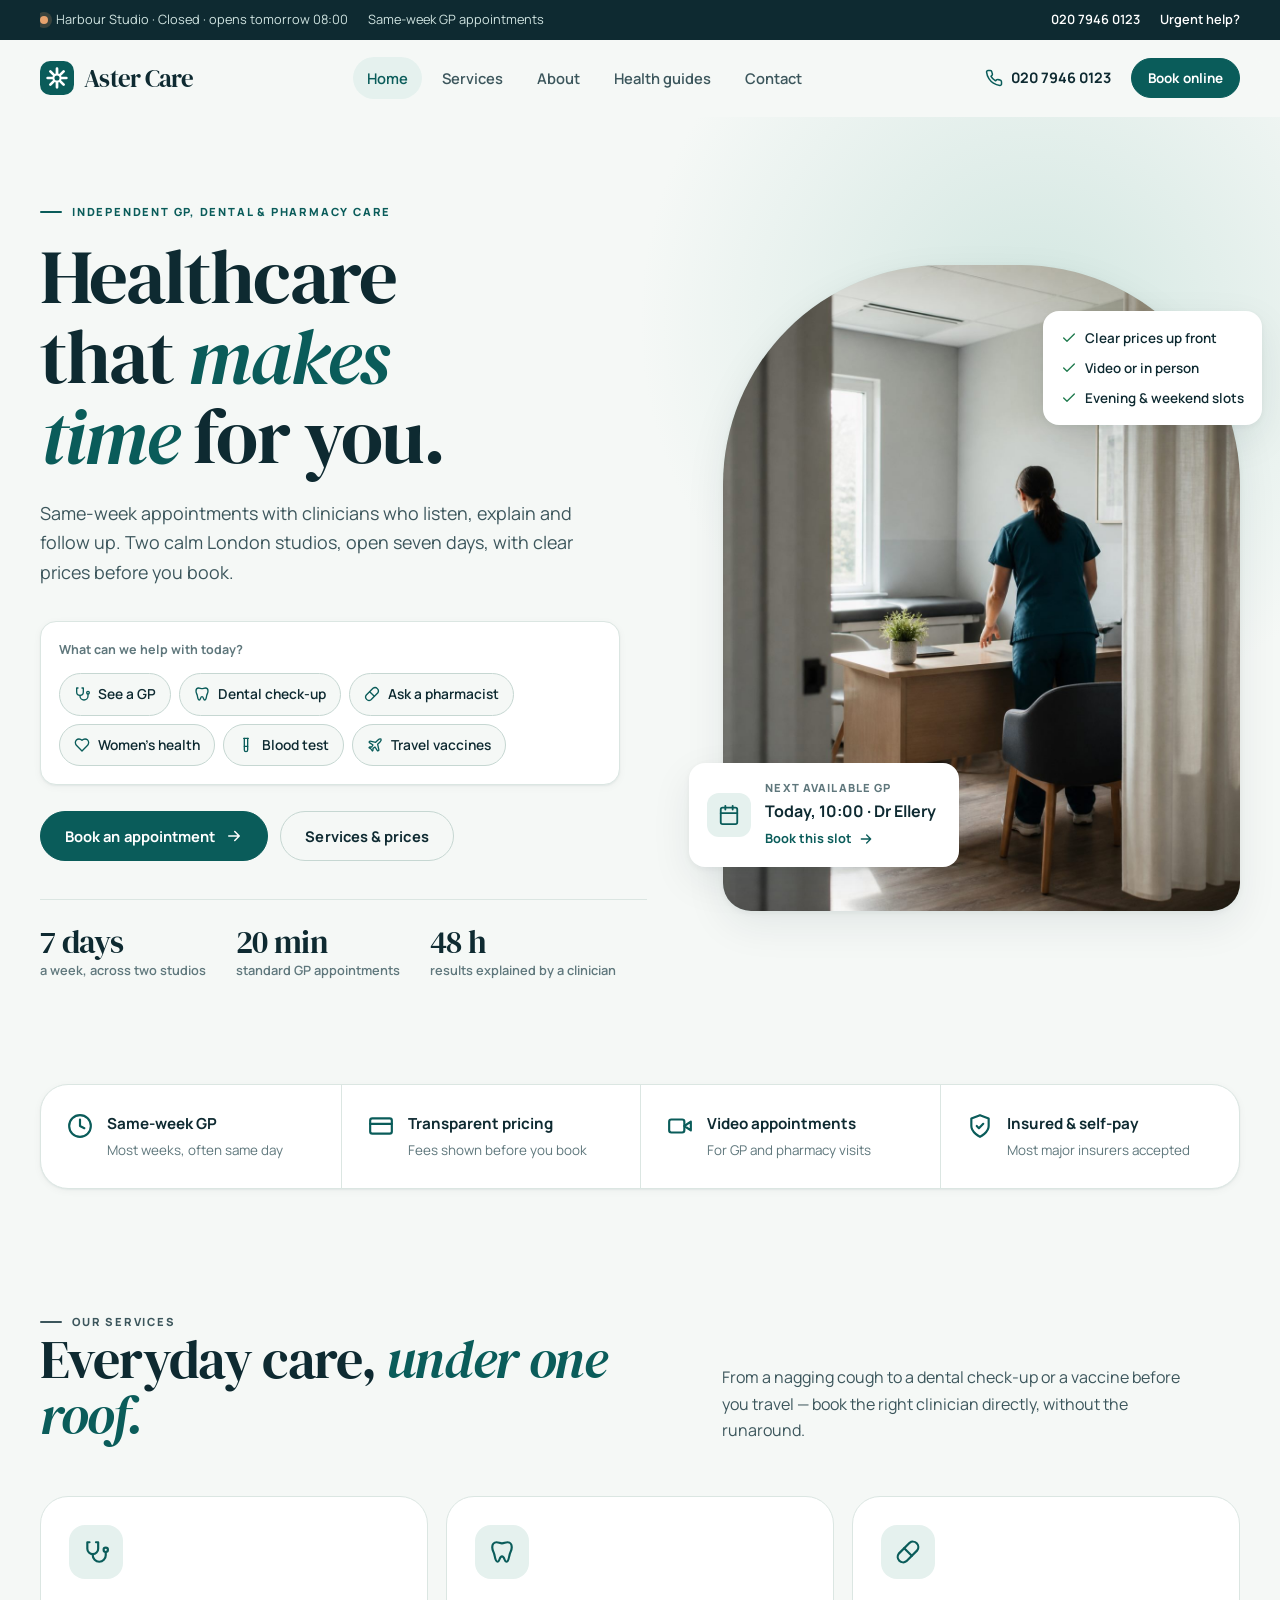
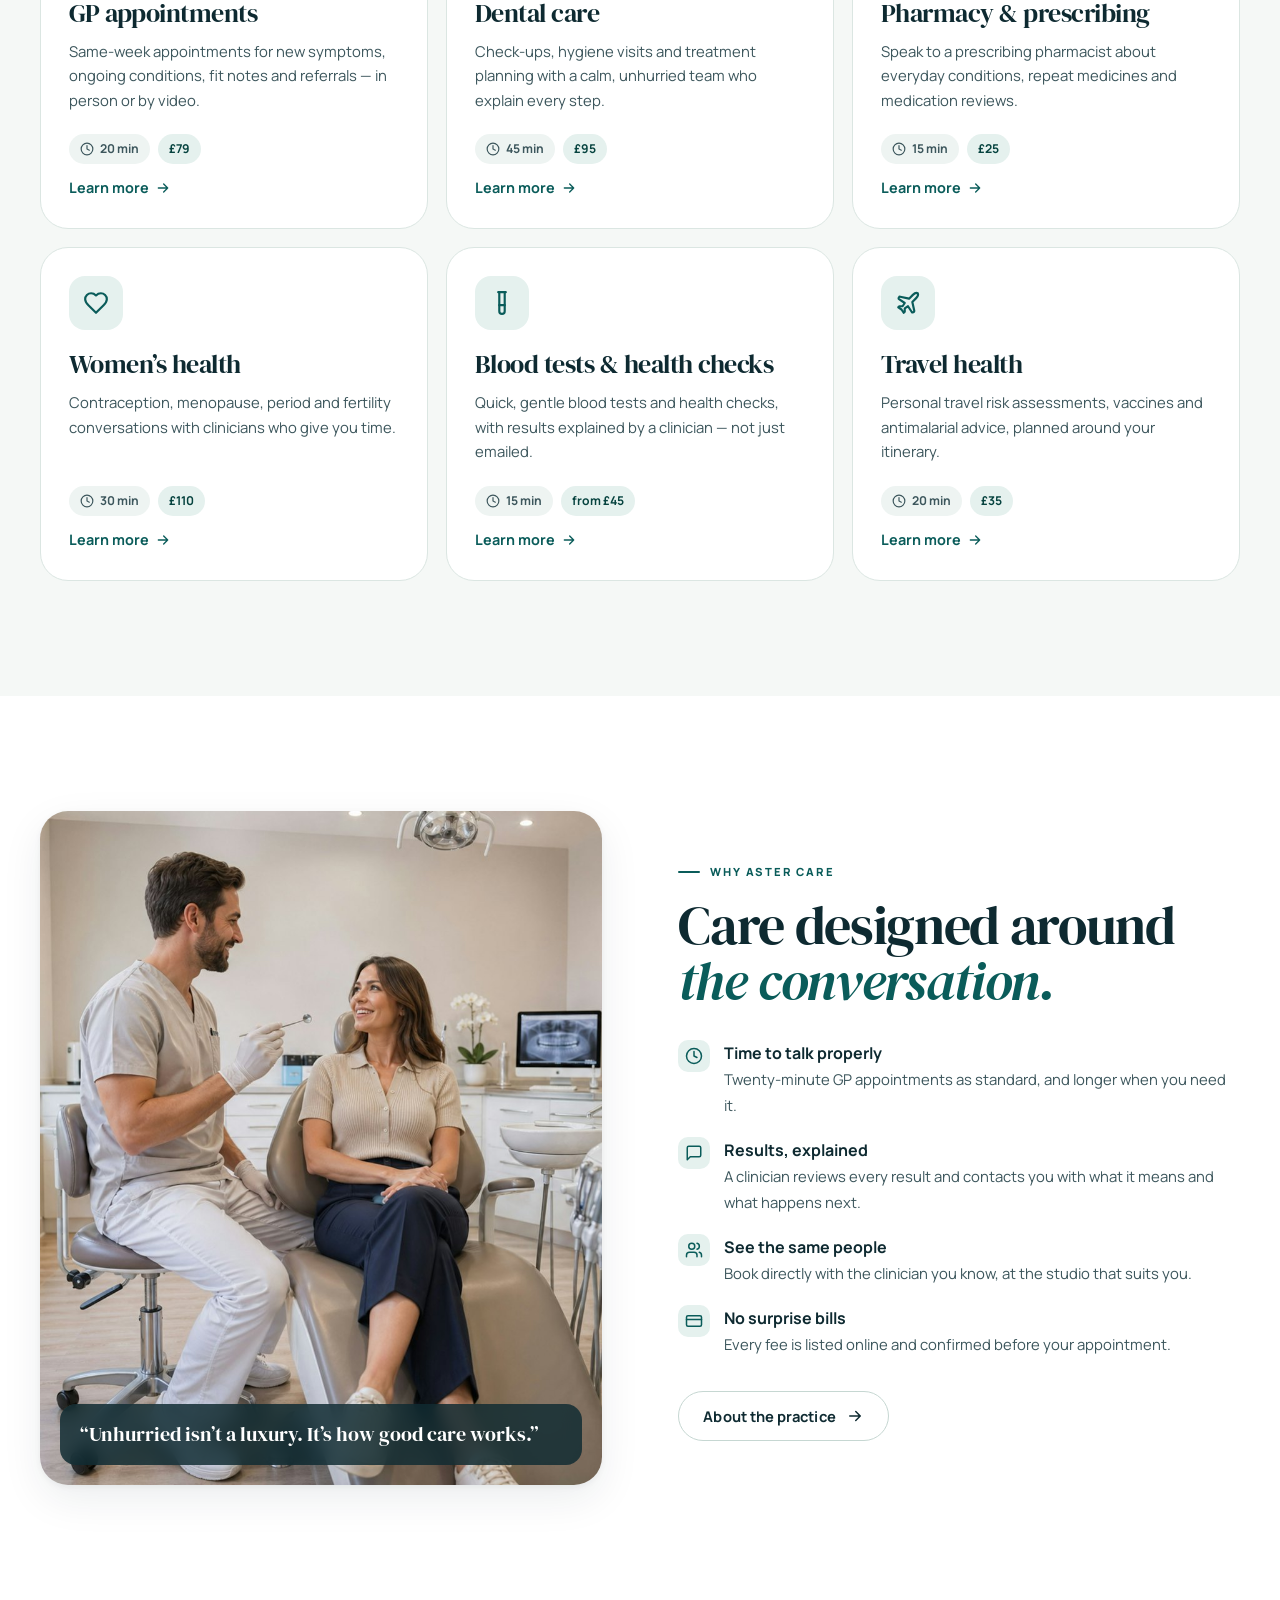
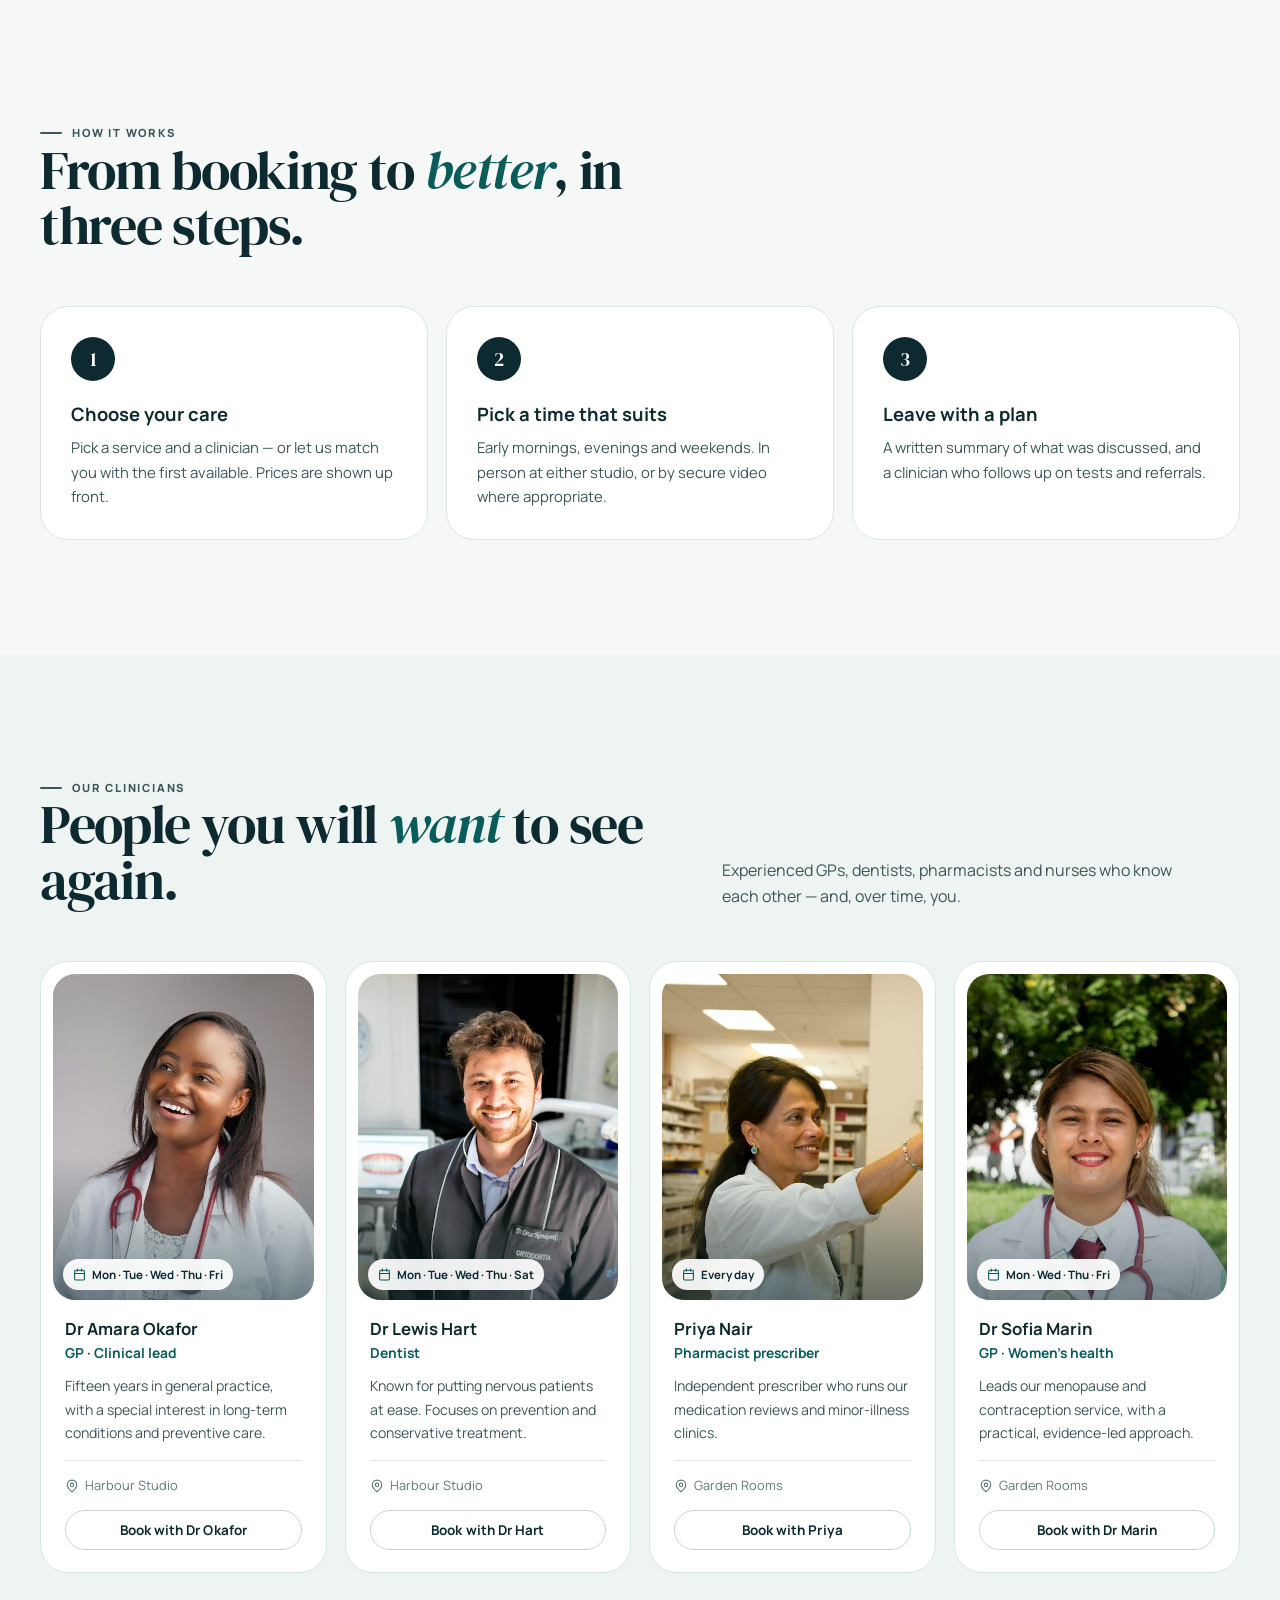
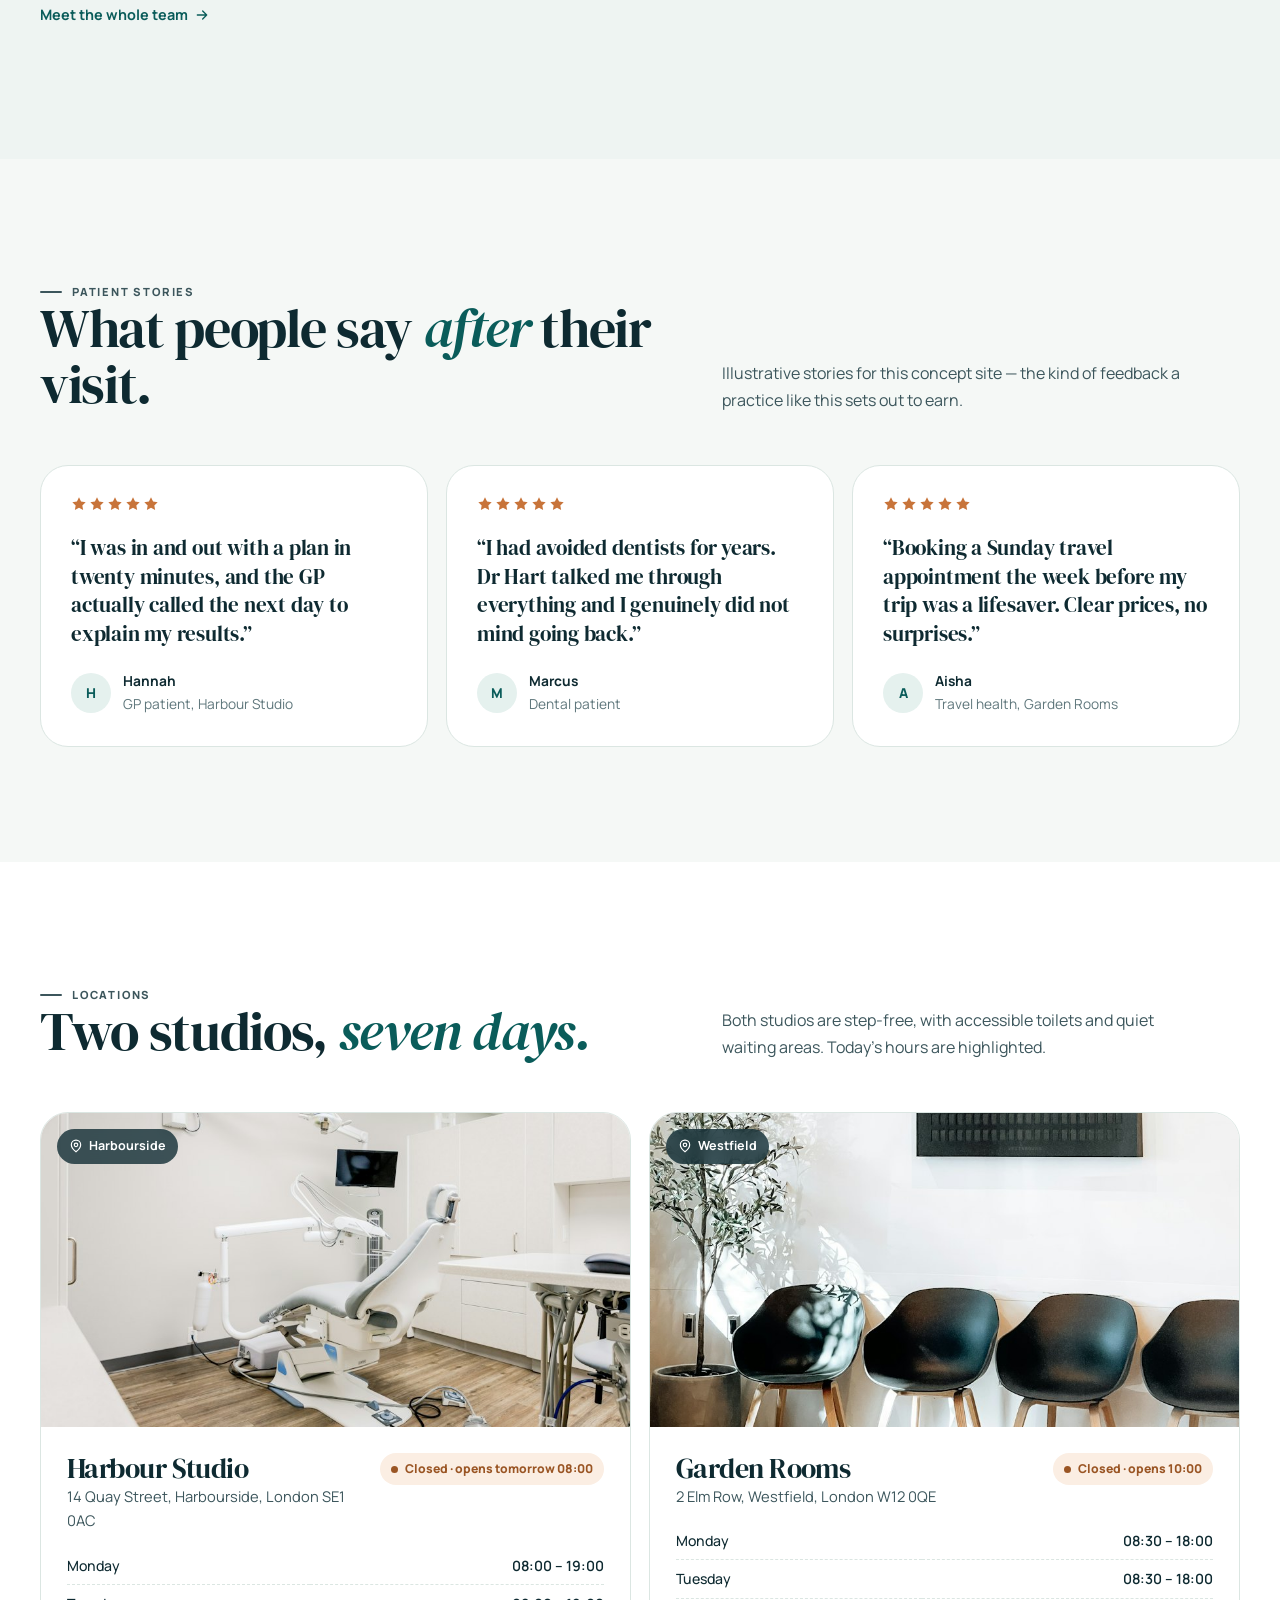
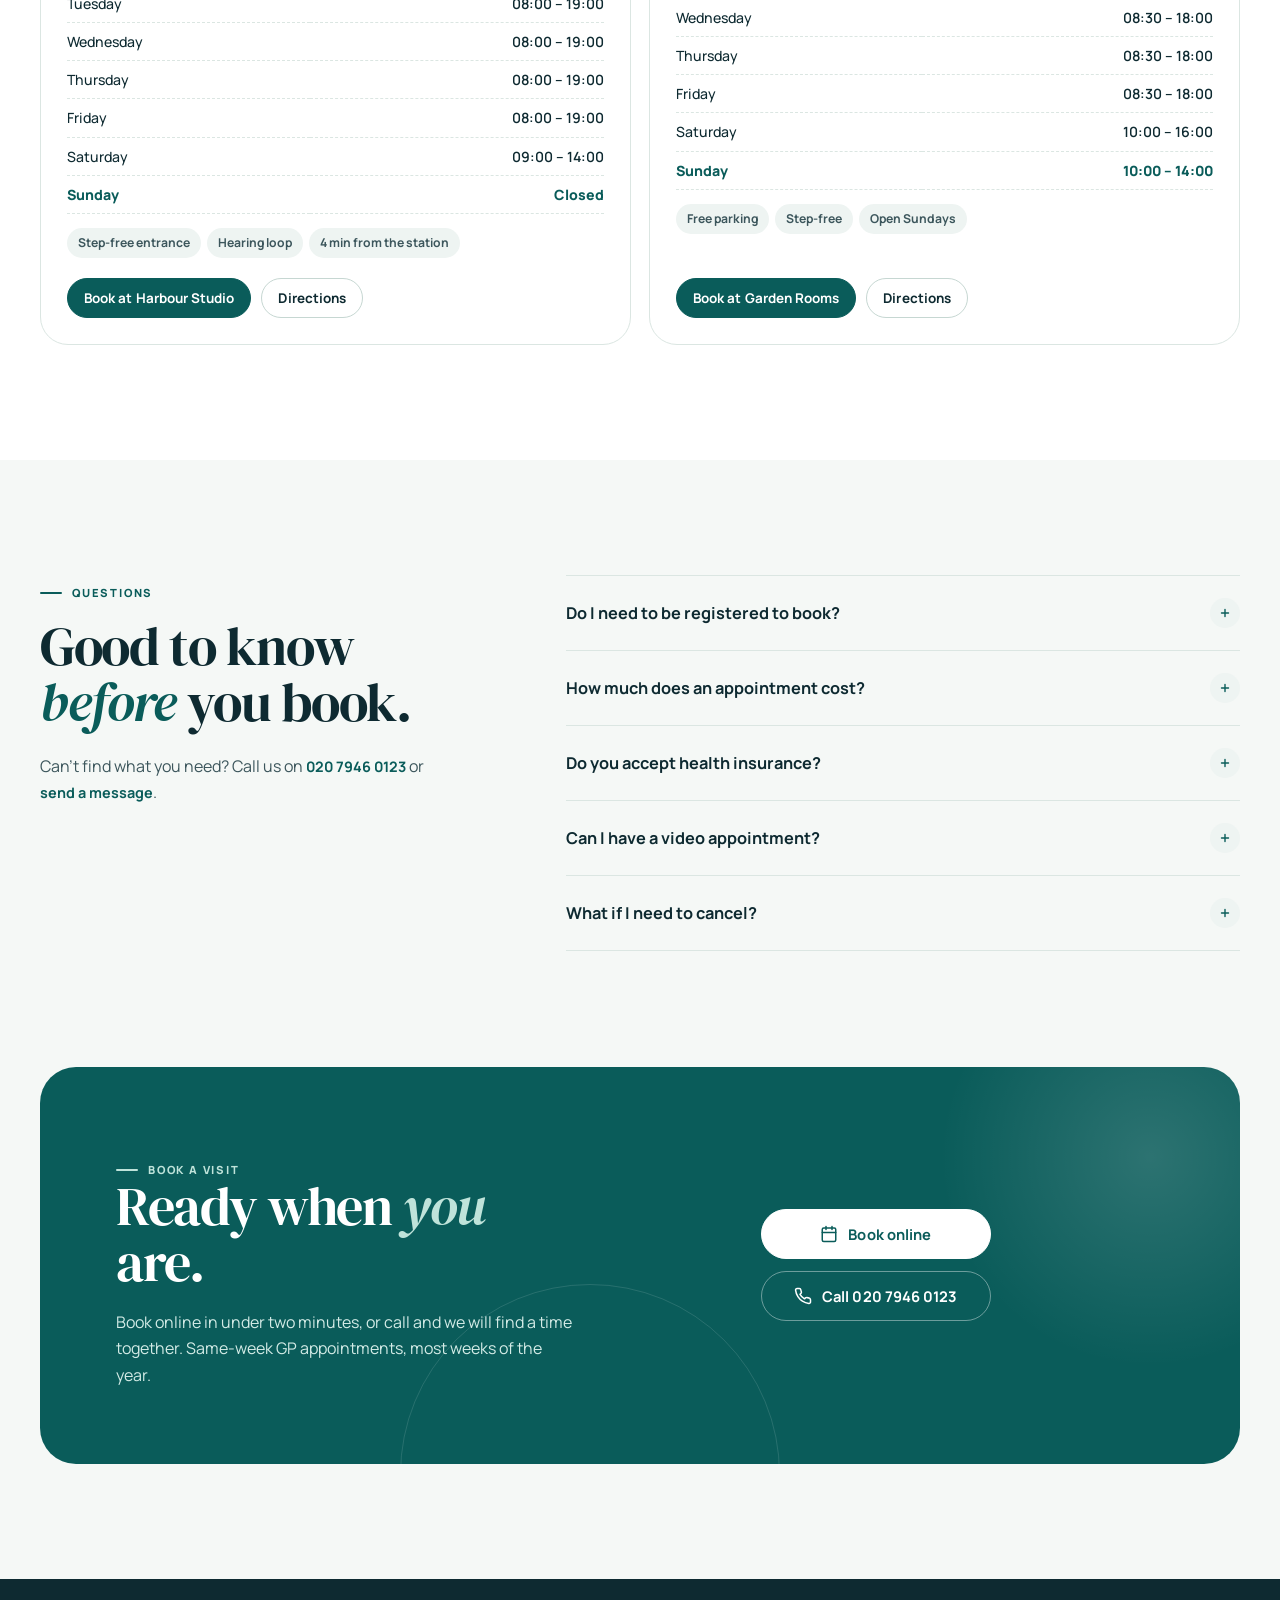
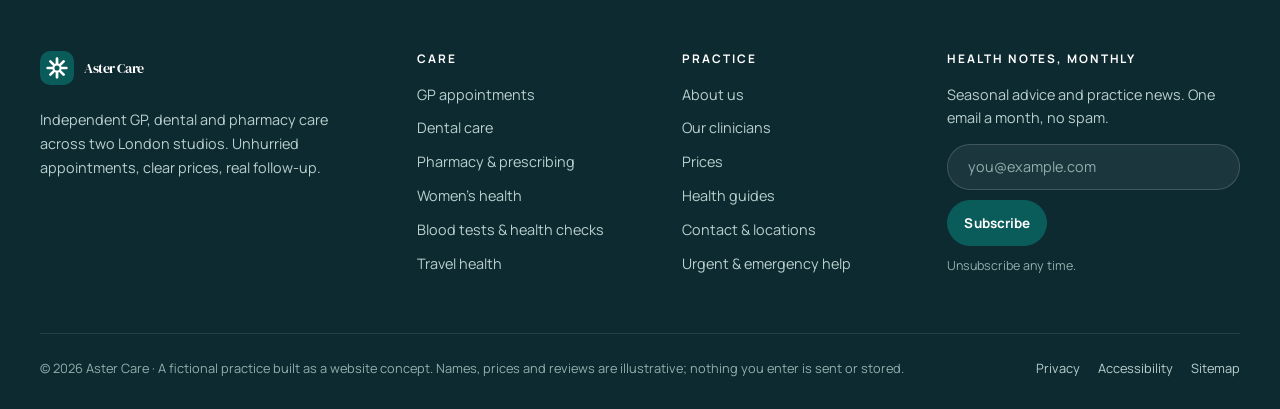
==== commit 7c642076: "Add real photography, share card and layout polish - Clinician portraits on team cards and in the bo" ====
--- a/mockups/clinic_landing/index.html
+++ b/mockups/clinic_landing/index.html
@@ -17,9 +17,13 @@
 <meta property="og:title" content="Aster Care — GP, dental & pharmacy care in London">
 <meta property="og:description" content="Same-week GP appointments, dental care, prescribing pharmacists and travel health across two London studios. Book online in under two minutes.">
 <meta property="og:url" content="https://pharma-clinic-web-demo.vercel.app/">
-<meta property="og:image" content="https://pharma-clinic-web-demo.vercel.app/assets/clinic-room.jpg">
+<meta property="og:image" content="https://pharma-clinic-web-demo.vercel.app/assets/og.jpg">
+<meta property="og:image:width" content="1200">
+<meta property="og:image:height" content="630">
+<meta property="og:image:alt" content="Aster Care — healthcare that makes time for you">
+<meta property="og:locale" content="en_GB">
 <meta name="twitter:card" content="summary_large_image">
-<script>document.documentElement.classList.add('js')</script>
+<link rel="apple-touch-icon" href="assets/apple-touch-icon.png"><script>document.documentElement.classList.add('js')</script>
 <script type="application/ld+json">{"@context":"https://schema.org","@type":"MedicalClinic","name":"Aster Care","url":"https://pharma-clinic-web-demo.vercel.app","telephone":"020 7946 0123","image":"https://pharma-clinic-web-demo.vercel.app/assets/clinic-room.jpg","address":{"@type":"PostalAddress","streetAddress":"14 Quay Street","addressLocality":"London","postalCode":"SE1 0AC","addressCountry":"GB"},"medicalSpecialty":["PrimaryCare","Dentistry","Pharmacy"]}</script>
 </head>
 <body>
@@ -63,7 +67,7 @@
 </div></section>
 
 <section class="tint"><div class="wrap split">
-<div class="split-media reveal"><img src="assets/clinic-room.jpg" width="1122" height="1402" alt="" loading="lazy"><div class="badge">“Unhurried isn’t a luxury. It’s how good care works.”</div></div>
+<div class="split-media reveal"><img src="assets/img/dental-chat.jpg" width="900" height="1080" alt="A clinician chatting with a relaxed patient before her appointment" loading="lazy" decoding="async"><div class="badge">“Unhurried isn’t a luxury. It’s how good care works.”</div></div>
 <div class="reveal">
 <p class="eyebrow">Why Aster Care</p>
 <h2>Care designed around <em>the conversation.</em></h2>
@@ -88,7 +92,7 @@
 
 <section class="tint-2"><div class="wrap">
 <div class="section-head reveal"><div><p class="eyebrow">Our clinicians</p><h2>People you will <em>want</em> to see again.</h2></div><p>Experienced GPs, dentists, pharmacists and nurses who know each other — and, over time, you.</p></div>
-<div class="team-grid"><article class="clin reveal"><div class="avatar " aria-hidden="true">AO</div><h3>Dr Amara Okafor</h3><p class="role">GP · Clinical lead</p><p>Fifteen years in general practice, with a special interest in long-term conditions and preventive care.</p><span class="where"><svg viewBox="0 0 24 24" fill="none" stroke="currentColor" stroke-width="2" stroke-linecap="round" stroke-linejoin="round" aria-hidden="true"><path d="M20 10c0 6-8 12-8 12S4 16 4 10a8 8 0 0 1 16 0z"/><circle cx="12" cy="10" r="3"/></svg>Harbour Studio</span><button class="btn ghost sm" type="button" data-book data-clinician="okafor">Book with Dr Okafor</button></article><article class="clin reveal"><div class="avatar a3" aria-hidden="true">LH</div><h3>Dr Lewis Hart</h3><p class="role">Dentist</p><p>Known for putting nervous patients at ease. Focuses on prevention and conservative treatment.</p><span class="where"><svg viewBox="0 0 24 24" fill="none" stroke="currentColor" stroke-width="2" stroke-linecap="round" stroke-linejoin="round" aria-hidden="true"><path d="M20 10c0 6-8 12-8 12S4 16 4 10a8 8 0 0 1 16 0z"/><circle cx="12" cy="10" r="3"/></svg>Harbour Studio</span><button class="btn ghost sm" type="button" data-book data-clinician="hart">Book with Dr Hart</button></article><article class="clin reveal"><div class="avatar a2" aria-hidden="true">PN</div><h3>Priya Nair</h3><p class="role">Pharmacist prescriber</p><p>Independent prescriber who runs our medication reviews and minor-illness clinics.</p><span class="where"><svg viewBox="0 0 24 24" fill="none" stroke="currentColor" stroke-width="2" stroke-linecap="round" stroke-linejoin="round" aria-hidden="true"><path d="M20 10c0 6-8 12-8 12S4 16 4 10a8 8 0 0 1 16 0z"/><circle cx="12" cy="10" r="3"/></svg>Garden Rooms</span><button class="btn ghost sm" type="button" data-book data-clinician="nair">Book with Priya</button></article><article class="clin reveal"><div class="avatar a4" aria-hidden="true">SM</div><h3>Dr Sofia Marin</h3><p class="role">GP · Women’s health</p><p>Leads our menopause and contraception service, with a practical, evidence-led approach.</p><span class="where"><svg viewBox="0 0 24 24" fill="none" stroke="currentColor" stroke-width="2" stroke-linecap="round" stroke-linejoin="round" aria-hidden="true"><path d="M20 10c0 6-8 12-8 12S4 16 4 10a8 8 0 0 1 16 0z"/><circle cx="12" cy="10" r="3"/></svg>Garden Rooms</span><button class="btn ghost sm" type="button" data-book data-clinician="marin">Book with Dr Marin</button></article></div>
+<div class="team-grid"><article class="clin reveal"><div class="clin-photo"><img src="assets/img/okafor.jpg" width="480" height="600" alt="Portrait of Dr Amara Okafor" loading="lazy" decoding="async"><span class="clin-days"><svg viewBox="0 0 24 24" fill="none" stroke="currentColor" stroke-width="2" stroke-linecap="round" stroke-linejoin="round" aria-hidden="true"><rect x="3" y="4" width="18" height="18" rx="2"/><path d="M16 2v4M8 2v4M3 10h18"/></svg>Mon · Tue · Wed · Thu · Fri</span></div><h3>Dr Amara Okafor</h3><p class="role">GP · Clinical lead</p><p>Fifteen years in general practice, with a special interest in long-term conditions and preventive care.</p><span class="where"><svg viewBox="0 0 24 24" fill="none" stroke="currentColor" stroke-width="2" stroke-linecap="round" stroke-linejoin="round" aria-hidden="true"><path d="M20 10c0 6-8 12-8 12S4 16 4 10a8 8 0 0 1 16 0z"/><circle cx="12" cy="10" r="3"/></svg>Harbour Studio</span><button class="btn ghost sm" type="button" data-book data-clinician="okafor">Book with Dr Okafor</button></article><article class="clin reveal"><div class="clin-photo"><img src="assets/img/hart.jpg" width="480" height="600" alt="Portrait of Dr Lewis Hart" loading="lazy" decoding="async"><span class="clin-days"><svg viewBox="0 0 24 24" fill="none" stroke="currentColor" stroke-width="2" stroke-linecap="round" stroke-linejoin="round" aria-hidden="true"><rect x="3" y="4" width="18" height="18" rx="2"/><path d="M16 2v4M8 2v4M3 10h18"/></svg>Mon · Tue · Wed · Thu · Sat</span></div><h3>Dr Lewis Hart</h3><p class="role">Dentist</p><p>Known for putting nervous patients at ease. Focuses on prevention and conservative treatment.</p><span class="where"><svg viewBox="0 0 24 24" fill="none" stroke="currentColor" stroke-width="2" stroke-linecap="round" stroke-linejoin="round" aria-hidden="true"><path d="M20 10c0 6-8 12-8 12S4 16 4 10a8 8 0 0 1 16 0z"/><circle cx="12" cy="10" r="3"/></svg>Harbour Studio</span><button class="btn ghost sm" type="button" data-book data-clinician="hart">Book with Dr Hart</button></article><article class="clin reveal"><div class="clin-photo"><img src="assets/img/nair.jpg" width="480" height="600" alt="Portrait of Priya Nair" loading="lazy" decoding="async"><span class="clin-days"><svg viewBox="0 0 24 24" fill="none" stroke="currentColor" stroke-width="2" stroke-linecap="round" stroke-linejoin="round" aria-hidden="true"><rect x="3" y="4" width="18" height="18" rx="2"/><path d="M16 2v4M8 2v4M3 10h18"/></svg>Every day</span></div><h3>Priya Nair</h3><p class="role">Pharmacist prescriber</p><p>Independent prescriber who runs our medication reviews and minor-illness clinics.</p><span class="where"><svg viewBox="0 0 24 24" fill="none" stroke="currentColor" stroke-width="2" stroke-linecap="round" stroke-linejoin="round" aria-hidden="true"><path d="M20 10c0 6-8 12-8 12S4 16 4 10a8 8 0 0 1 16 0z"/><circle cx="12" cy="10" r="3"/></svg>Garden Rooms</span><button class="btn ghost sm" type="button" data-book data-clinician="nair">Book with Priya</button></article><article class="clin reveal"><div class="clin-photo"><img src="assets/img/marin.jpg" width="480" height="600" alt="Portrait of Dr Sofia Marin" loading="lazy" decoding="async"><span class="clin-days"><svg viewBox="0 0 24 24" fill="none" stroke="currentColor" stroke-width="2" stroke-linecap="round" stroke-linejoin="round" aria-hidden="true"><rect x="3" y="4" width="18" height="18" rx="2"/><path d="M16 2v4M8 2v4M3 10h18"/></svg>Mon · Wed · Thu · Fri</span></div><h3>Dr Sofia Marin</h3><p class="role">GP · Women’s health</p><p>Leads our menopause and contraception service, with a practical, evidence-led approach.</p><span class="where"><svg viewBox="0 0 24 24" fill="none" stroke="currentColor" stroke-width="2" stroke-linecap="round" stroke-linejoin="round" aria-hidden="true"><path d="M20 10c0 6-8 12-8 12S4 16 4 10a8 8 0 0 1 16 0z"/><circle cx="12" cy="10" r="3"/></svg>Garden Rooms</span><button class="btn ghost sm" type="button" data-book data-clinician="marin">Book with Dr Marin</button></article></div>
 <p style="margin-top:28px"><a class="link" href="about.html#team">Meet the whole team <svg viewBox="0 0 24 24" fill="none" stroke="currentColor" stroke-width="2" stroke-linecap="round" stroke-linejoin="round" aria-hidden="true"><path d="M5 12h14M13 6l6 6-6 6"/></svg></a></p>
 </div></section>
 
@@ -99,7 +103,7 @@
 
 <section class="tint"><div class="wrap">
 <div class="section-head reveal"><div><p class="eyebrow">Locations</p><h2>Two studios, <em>seven days.</em></h2></div><p>Both studios are step-free, with accessible toilets and quiet waiting areas. Today’s hours are highlighted.</p></div>
-<div class="loc-grid"><article class="loc reveal" id="harbour"><div class="loc-map" role="img" aria-label="Map illustration of Harbour Studio"><span class="pin"></span></div><div class="loc-body"><div class="loc-top"><div><h3>Harbour Studio</h3><address>14 Quay Street, Harbourside, London SE1 0AC</address></div><span class="open-badge" data-open="harbour">Hours</span></div><table class="hours" data-hours="harbour"><caption class="sr">Opening hours for Harbour Studio</caption><tbody><tr data-day="1"><th scope="row">Monday</th><td>08:00 – 19:00</td></tr><tr data-day="2"><th scope="row">Tuesday</th><td>08:00 – 19:00</td></tr><tr data-day="3"><th scope="row">Wednesday</th><td>08:00 – 19:00</td></tr><tr data-day="4"><th scope="row">Thursday</th><td>08:00 – 19:00</td></tr><tr data-day="5"><th scope="row">Friday</th><td>08:00 – 19:00</td></tr><tr data-day="6"><th scope="row">Saturday</th><td>09:00 – 14:00</td></tr><tr data-day="0"><th scope="row">Sunday</th><td>Closed</td></tr></tbody></table><div class="loc-tags"><span class="pill">Step-free entrance</span><span class="pill">Hearing loop</span><span class="pill">4 min from the station</span></div><div class="loc-actions"><button class="btn sm" type="button" data-book data-location="harbour">Book at Harbour Studio</button><a class="btn ghost sm" href="https://www.openstreetmap.org/search?query=14%20Quay%20Street%2C%20Harbourside%2C%20London%20SE1%200AC" target="_blank" rel="noopener">Directions</a></div></div></article><article class="loc reveal" id="garden"><div class="loc-map alt" role="img" aria-label="Map illustration of Garden Rooms"><span class="pin"></span></div><div class="loc-body"><div class="loc-top"><div><h3>Garden Rooms</h3><address>2 Elm Row, Westfield, London W12 0QE</address></div><span class="open-badge" data-open="garden">Hours</span></div><table class="hours" data-hours="garden"><caption class="sr">Opening hours for Garden Rooms</caption><tbody><tr data-day="1"><th scope="row">Monday</th><td>08:30 – 18:00</td></tr><tr data-day="2"><th scope="row">Tuesday</th><td>08:30 – 18:00</td></tr><tr data-day="3"><th scope="row">Wednesday</th><td>08:30 – 18:00</td></tr><tr data-day="4"><th scope="row">Thursday</th><td>08:30 – 18:00</td></tr><tr data-day="5"><th scope="row">Friday</th><td>08:30 – 18:00</td></tr><tr data-day="6"><th scope="row">Saturday</th><td>10:00 – 16:00</td></tr><tr data-day="0"><th scope="row">Sunday</th><td>10:00 – 14:00</td></tr></tbody></table><div class="loc-tags"><span class="pill">Free parking</span><span class="pill">Step-free</span><span class="pill">Open Sundays</span></div><div class="loc-actions"><button class="btn sm" type="button" data-book data-location="garden">Book at Garden Rooms</button><a class="btn ghost sm" href="https://www.openstreetmap.org/search?query=2%20Elm%20Row%2C%20Westfield%2C%20London%20W12%200QE" target="_blank" rel="noopener">Directions</a></div></div></article></div>
+<div class="loc-grid"><article class="loc reveal" id="harbour"><div class="loc-photo"><img src="assets/img/studio-harbour.jpg" width="900" height="480" alt="A bright treatment room at Harbour Studio with a dental chair and natural light" loading="lazy" decoding="async"><span class="loc-area"><svg viewBox="0 0 24 24" fill="none" stroke="currentColor" stroke-width="2" stroke-linecap="round" stroke-linejoin="round" aria-hidden="true"><path d="M20 10c0 6-8 12-8 12S4 16 4 10a8 8 0 0 1 16 0z"/><circle cx="12" cy="10" r="3"/></svg>Harbourside</span></div><div class="loc-body"><div class="loc-top"><div><h3>Harbour Studio</h3><address>14 Quay Street, Harbourside, London SE1 0AC</address></div><span class="open-badge" data-open="harbour">Hours</span></div><table class="hours" data-hours="harbour"><caption class="sr">Opening hours for Harbour Studio</caption><tbody><tr data-day="1"><th scope="row">Monday</th><td>08:00 – 19:00</td></tr><tr data-day="2"><th scope="row">Tuesday</th><td>08:00 – 19:00</td></tr><tr data-day="3"><th scope="row">Wednesday</th><td>08:00 – 19:00</td></tr><tr data-day="4"><th scope="row">Thursday</th><td>08:00 – 19:00</td></tr><tr data-day="5"><th scope="row">Friday</th><td>08:00 – 19:00</td></tr><tr data-day="6"><th scope="row">Saturday</th><td>09:00 – 14:00</td></tr><tr data-day="0"><th scope="row">Sunday</th><td>Closed</td></tr></tbody></table><div class="loc-tags"><span class="pill">Step-free entrance</span><span class="pill">Hearing loop</span><span class="pill">4 min from the station</span></div><div class="loc-actions"><button class="btn sm" type="button" data-book data-location="harbour">Book at Harbour Studio</button><a class="btn ghost sm" href="https://www.openstreetmap.org/search?query=14%20Quay%20Street%2C%20Harbourside%2C%20London%20SE1%200AC" target="_blank" rel="noopener">Directions</a></div></div></article><article class="loc reveal" id="garden"><div class="loc-photo"><img src="assets/img/studio-garden.jpg" width="900" height="480" alt="The light, plant-filled waiting area at Garden Rooms" loading="lazy" decoding="async"><span class="loc-area"><svg viewBox="0 0 24 24" fill="none" stroke="currentColor" stroke-width="2" stroke-linecap="round" stroke-linejoin="round" aria-hidden="true"><path d="M20 10c0 6-8 12-8 12S4 16 4 10a8 8 0 0 1 16 0z"/><circle cx="12" cy="10" r="3"/></svg>Westfield</span></div><div class="loc-body"><div class="loc-top"><div><h3>Garden Rooms</h3><address>2 Elm Row, Westfield, London W12 0QE</address></div><span class="open-badge" data-open="garden">Hours</span></div><table class="hours" data-hours="garden"><caption class="sr">Opening hours for Garden Rooms</caption><tbody><tr data-day="1"><th scope="row">Monday</th><td>08:30 – 18:00</td></tr><tr data-day="2"><th scope="row">Tuesday</th><td>08:30 – 18:00</td></tr><tr data-day="3"><th scope="row">Wednesday</th><td>08:30 – 18:00</td></tr><tr data-day="4"><th scope="row">Thursday</th><td>08:30 – 18:00</td></tr><tr data-day="5"><th scope="row">Friday</th><td>08:30 – 18:00</td></tr><tr data-day="6"><th scope="row">Saturday</th><td>10:00 – 16:00</td></tr><tr data-day="0"><th scope="row">Sunday</th><td>10:00 – 14:00</td></tr></tbody></table><div class="loc-tags"><span class="pill">Free parking</span><span class="pill">Step-free</span><span class="pill">Open Sundays</span></div><div class="loc-actions"><button class="btn sm" type="button" data-book data-location="garden">Book at Garden Rooms</button><a class="btn ghost sm" href="https://www.openstreetmap.org/search?query=2%20Elm%20Row%2C%20Westfield%2C%20London%20W12%200QE" target="_blank" rel="noopener">Directions</a></div></div></article></div>
 </div></section>
 
 <section><div class="wrap faq-grid">
--- a/mockups/clinic_landing/assets/site.css
+++ b/mockups/clinic_landing/assets/site.css
@@ -174,12 +174,22 @@
 .team-grid{display:grid;grid-template-columns:repeat(4,1fr);gap:18px}
 .clin{display:flex;flex-direction:column;background:var(--surface);border:1px solid var(--line);border-radius:var(--r-lg);padding:24px;transition:box-shadow .25s,transform .25s}
 .clin:hover{box-shadow:var(--shadow);transform:translateY(-3px)}
-.avatar{width:64px;height:64px;border-radius:50%;display:grid;place-items:center;font:1.45rem var(--serif);color:#fff;margin-bottom:18px;background:linear-gradient(135deg,var(--teal),#2f8b80)}
-.avatar.a2{background:linear-gradient(135deg,#7b5a3c,var(--accent))}
-.avatar.a3{background:linear-gradient(135deg,var(--ink),#33606a)}
-.avatar.a4{background:linear-gradient(135deg,#5a6f3a,#8aa05a)}
+.clin{padding:12px 12px 22px}
+.clin>:not(.clin-photo){margin-left:12px;margin-right:12px}
+.clin-photo{position:relative;aspect-ratio:4/5;border-radius:calc(var(--r-lg) - 6px);overflow:hidden;margin-bottom:18px;background:var(--mint)}
+.clin-photo img{width:100%;height:100%;object-fit:cover;transition:transform .6s cubic-bezier(.2,.7,.2,1)}
+.clin:hover .clin-photo img{transform:scale(1.04)}
+.clin-photo::after{content:"";position:absolute;inset:55% 0 0;background:linear-gradient(transparent,rgba(14,42,49,.55));pointer-events:none}
+.clin-days{position:absolute;left:10px;bottom:10px;z-index:1;display:inline-flex;align-items:center;gap:6px;padding:6px 10px;border-radius:999px;background:rgba(255,255,255,.92);backdrop-filter:blur(6px);-webkit-backdrop-filter:blur(6px);font-size:.72rem;font-weight:700;color:var(--ink)}
+.clin-days svg{width:13px;height:13px;color:var(--teal)}
+.clin.clin-cta{padding:30px 24px;justify-content:flex-end;gap:12px;color:#fff;border:0;background:radial-gradient(120% 80% at 100% 0,#2f8b80 0,transparent 60%),var(--teal)}
+.clin.clin-cta>*{margin:0}
+.clin.clin-cta .svc-icon{background:rgba(255,255,255,.14);color:#fff;margin-bottom:auto}
+.clin.clin-cta h3{font:1.9rem/1.05 var(--serif);letter-spacing:-.02em}
+.clin.clin-cta p{color:rgba(255,255,255,.82)}
+.clin.clin-cta .btn{align-self:flex-start}
 .clin h3{font-size:1.05rem}
-.clin .role{font-size:.86rem;color:var(--teal);font-weight:700;margin:2px 0 10px}
+.clin .role{font-size:.86rem;color:var(--teal);font-weight:700;margin-top:2px;margin-bottom:10px}
 .clin p{font-size:.88rem;color:var(--ink-2);margin:0 0 16px}
 .clin .where{display:flex;align-items:center;gap:6px;font-size:.8rem;color:var(--ink-3);margin-top:auto;padding-top:14px;border-top:1px solid var(--line)}
 .clin .where svg{width:14px;height:14px}
@@ -199,16 +209,11 @@
 /* Locations */
 .loc-grid{display:grid;grid-template-columns:1fr 1fr;gap:18px}
 .loc{background:var(--surface);border:1px solid var(--line);border-radius:var(--r-lg);overflow:hidden;display:flex;flex-direction:column;scroll-margin-top:100px}
-.loc-map{height:180px;position:relative;background:
-  linear-gradient(115deg,transparent 46%,rgba(255,255,255,.14) 46.5% 49%,transparent 49.5%),
-  linear-gradient(25deg,transparent 60%,rgba(255,255,255,.1) 60.5% 62%,transparent 62.5%),
-  repeating-linear-gradient(0deg,transparent 0 34px,rgba(255,255,255,.05) 34px 35px),
-  repeating-linear-gradient(90deg,transparent 0 34px,rgba(255,255,255,.05) 34px 35px),
-  #134a50}
-.loc-map.alt{background-color:#2d4f3a}
-.loc-map .pin{position:absolute;left:58%;top:38%;width:38px;height:38px;border-radius:50% 50% 50% 0;transform:rotate(-45deg);background:#fff;display:grid;place-items:center;box-shadow:0 8px 20px rgba(0,0,0,.25)}
-.loc-map .pin::after{content:"";width:12px;height:12px;border-radius:50%;background:var(--teal)}
-.loc-map.alt .pin{left:34%;top:44%}
+.loc-photo{position:relative;aspect-ratio:15/8;overflow:hidden;background:var(--mint)}
+.loc-photo img{width:100%;height:100%;object-fit:cover;transition:transform .8s cubic-bezier(.2,.7,.2,1)}
+.loc:hover .loc-photo img{transform:scale(1.03)}
+.loc-area{position:absolute;left:16px;top:16px;display:inline-flex;align-items:center;gap:6px;padding:7px 12px;border-radius:999px;background:rgba(14,42,49,.78);backdrop-filter:blur(6px);-webkit-backdrop-filter:blur(6px);color:#fff;font-size:.78rem;font-weight:700}
+.loc-area svg{width:14px;height:14px}
 .loc-body{padding:26px;display:flex;flex-direction:column;gap:14px;flex:1}
 .loc-top{display:flex;justify-content:space-between;align-items:start;gap:12px}
 .loc h3{font:1.75rem/1.1 var(--serif);letter-spacing:-.02em}
@@ -315,14 +320,18 @@
 .art-grid{display:grid;grid-template-columns:repeat(3,1fr);gap:18px}
 .article{display:flex;flex-direction:column;background:var(--surface);border:1px solid var(--line);border-radius:var(--r-lg);overflow:hidden;transition:transform .25s,box-shadow .25s;text-align:left;padding:0;font:inherit;color:inherit;width:100%}
 .article:hover{transform:translateY(-4px);box-shadow:var(--shadow)}
-.article.featured{grid-column:span 2;flex-direction:row}
+.article.featured{grid-column:span 2;grid-row:span 2}
 .art-cover{height:170px;display:grid;place-items:center;color:rgba(255,255,255,.9);background:linear-gradient(135deg,var(--teal),#2f8b80);flex:none;width:100%}
 .art-cover svg{width:46px;height:46px}
 .art-cover.c2{background:linear-gradient(135deg,#7b5a3c,var(--accent))}
 .art-cover.c3{background:linear-gradient(135deg,var(--ink),#33606a)}
 .art-cover.c4{background:linear-gradient(135deg,#5a6f3a,#8aa05a)}
-.article.featured .art-cover{height:auto;width:42%}
+.article.featured .art-cover{height:auto;flex:1;min-height:280px}
+.article.featured .art-body{flex:none;padding:28px 30px 30px}
 .article.featured .art-cover svg{width:72px;height:72px}
+.art-cover.photo{background:var(--mint);overflow:hidden;position:relative}
+.art-cover.photo img{position:absolute;inset:0;width:100%;height:100%;object-fit:cover;transition:transform .6s cubic-bezier(.2,.7,.2,1)}
+.article:hover .art-cover.photo img{transform:scale(1.04)}
 .art-body{padding:24px;display:flex;flex-direction:column;gap:10px;flex:1}
 .art-meta{font-size:.76rem;font-weight:700;color:var(--ink-3);display:flex;gap:8px;align-items:center;flex-wrap:wrap}
 .art-meta .cat{color:var(--teal);text-transform:uppercase;letter-spacing:.1em}
@@ -423,7 +432,7 @@
 .opt[aria-pressed=true]{border-color:var(--teal);background:var(--teal-50)}
 .opt .svc-icon{width:42px;height:42px;margin:0;border-radius:12px;flex:none}
 .opt .svc-icon svg{width:20px;height:20px}
-.opt .avatar{width:42px;height:42px;font-size:1rem;margin:0;flex:none}
+.opt-photo{width:44px;height:44px;border-radius:50%;object-fit:cover;object-position:center 25%;flex:none;background:var(--mint)}
 .opt b{display:block;font-size:.95rem}
 .opt small{display:block;color:var(--ink-3);font-size:.8rem}
 .days{display:flex;gap:8px;overflow-x:auto;padding:2px 2px 10px;margin:0 -2px 14px;scroll-snap-type:x mandatory}
@@ -502,7 +511,9 @@
   .svc-detail{grid-template-columns:1fr;gap:24px}
   .svc-side{position:static}
   .foot-grid{grid-template-columns:1fr 1fr}
-  .article.featured{grid-column:1/-1}
+  .article.featured{grid-column:1/-1;grid-row:auto;flex-direction:row}
+  .article.featured .art-cover{flex:none;width:42%;min-height:0}
+  .article.featured .art-body{flex:1}
   .split-media{aspect-ratio:4/3}
   .mobile-book{display:flex;position:fixed;left:12px;right:12px;bottom:12px;z-index:45;justify-content:center;box-shadow:var(--shadow-lg);transform:translateY(130%);transition:transform .3s}
   .mobile-book.show{transform:none}
@@ -533,3 +544,16 @@
   *,*::before,*::after{animation-duration:.01ms!important;animation-iteration-count:1!important;transition-duration:.01ms!important;scroll-behavior:auto!important}
   .js .reveal{opacity:0;opacity:1;transform:none}
 }
+
+/* Cross-document page transitions (progressive enhancement) */
+@view-transition{navigation:auto}
+@media (prefers-reduced-motion:reduce){@view-transition{navigation:none}}
+
+/* Phones: team becomes a swipeable row */
+@media (max-width:620px){
+  .team-grid{display:flex;overflow-x:auto;scroll-snap-type:x mandatory;gap:14px;margin:0 -16px;padding:4px 16px 12px;scroll-padding:0 16px;scrollbar-width:none}
+  .team-grid::-webkit-scrollbar{display:none}
+  .team-grid>.clin{flex:0 0 78%;scroll-snap-align:start}
+  .team-grid>.clin:hover{transform:none}
+}
+.art-hero{display:block;width:100%;height:auto;aspect-ratio:900/520;object-fit:cover;border-radius:var(--r);margin:0 0 22px;background:var(--mint)}
